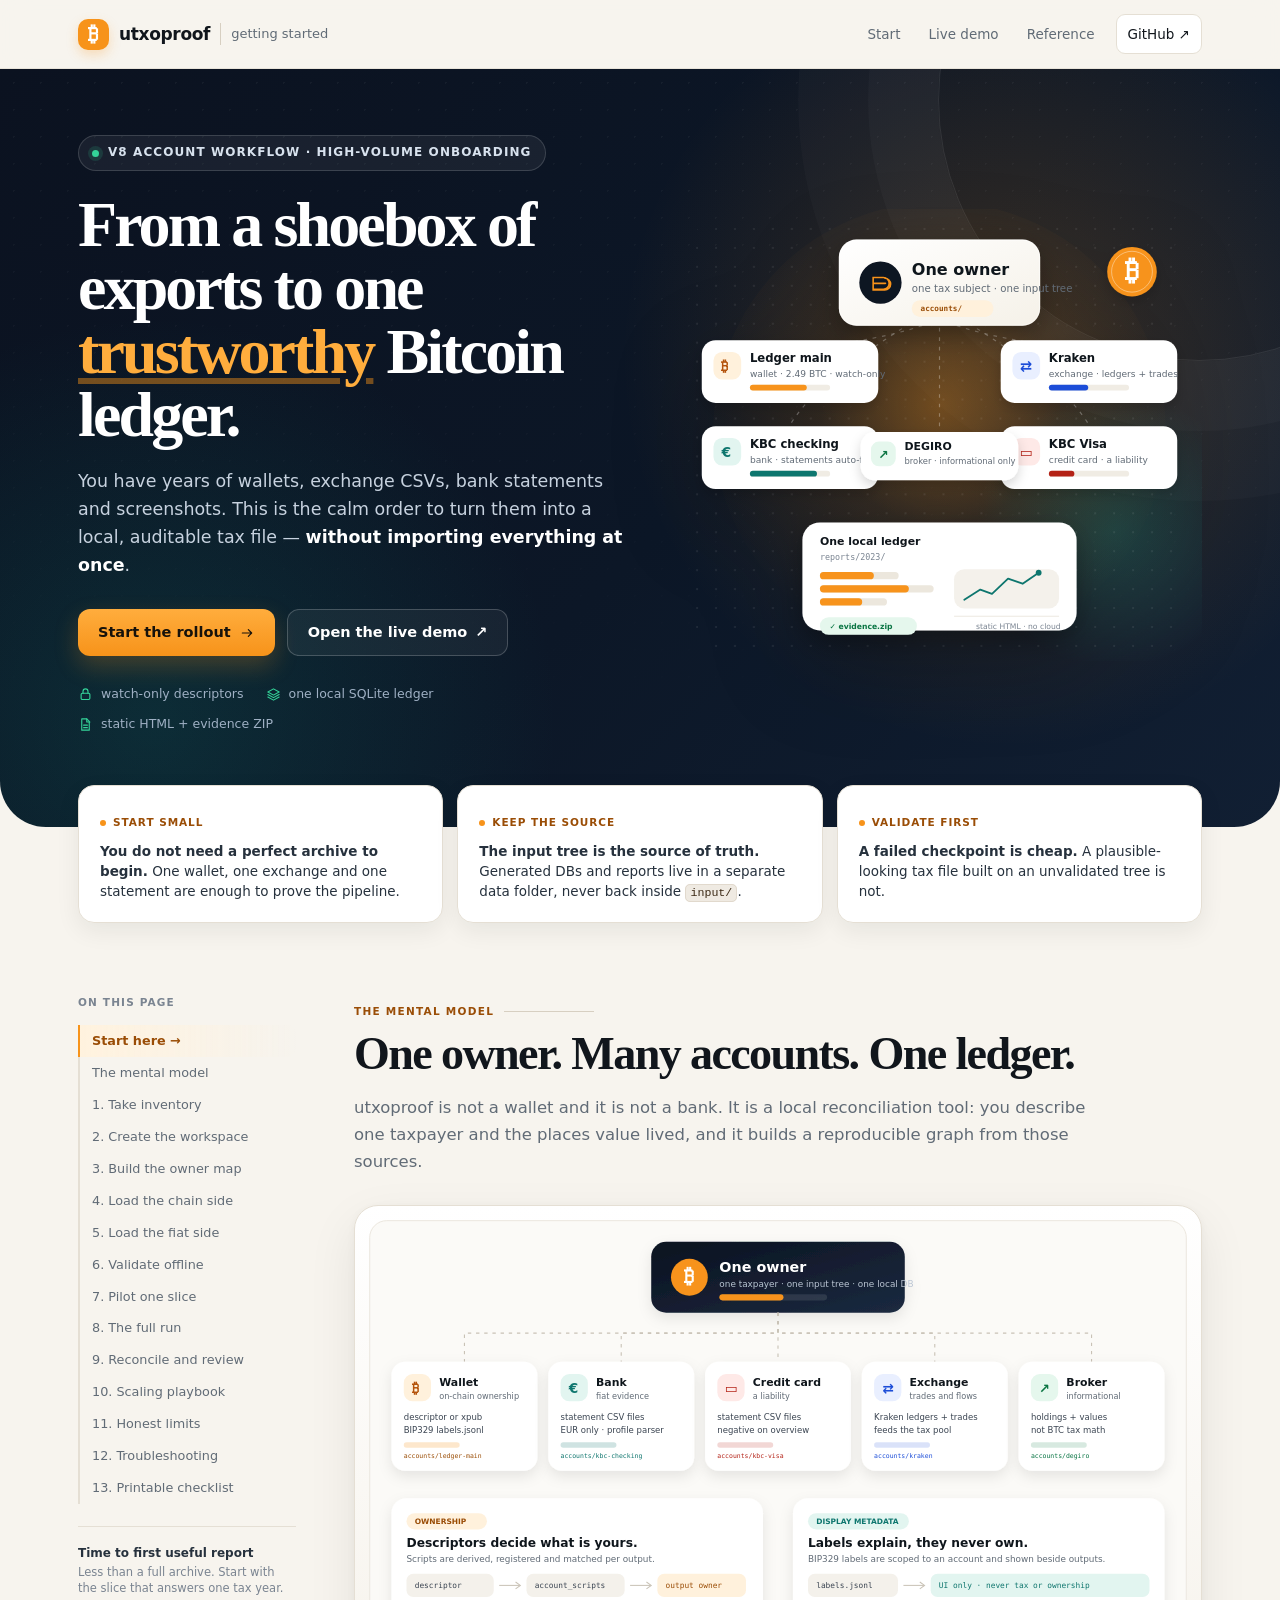
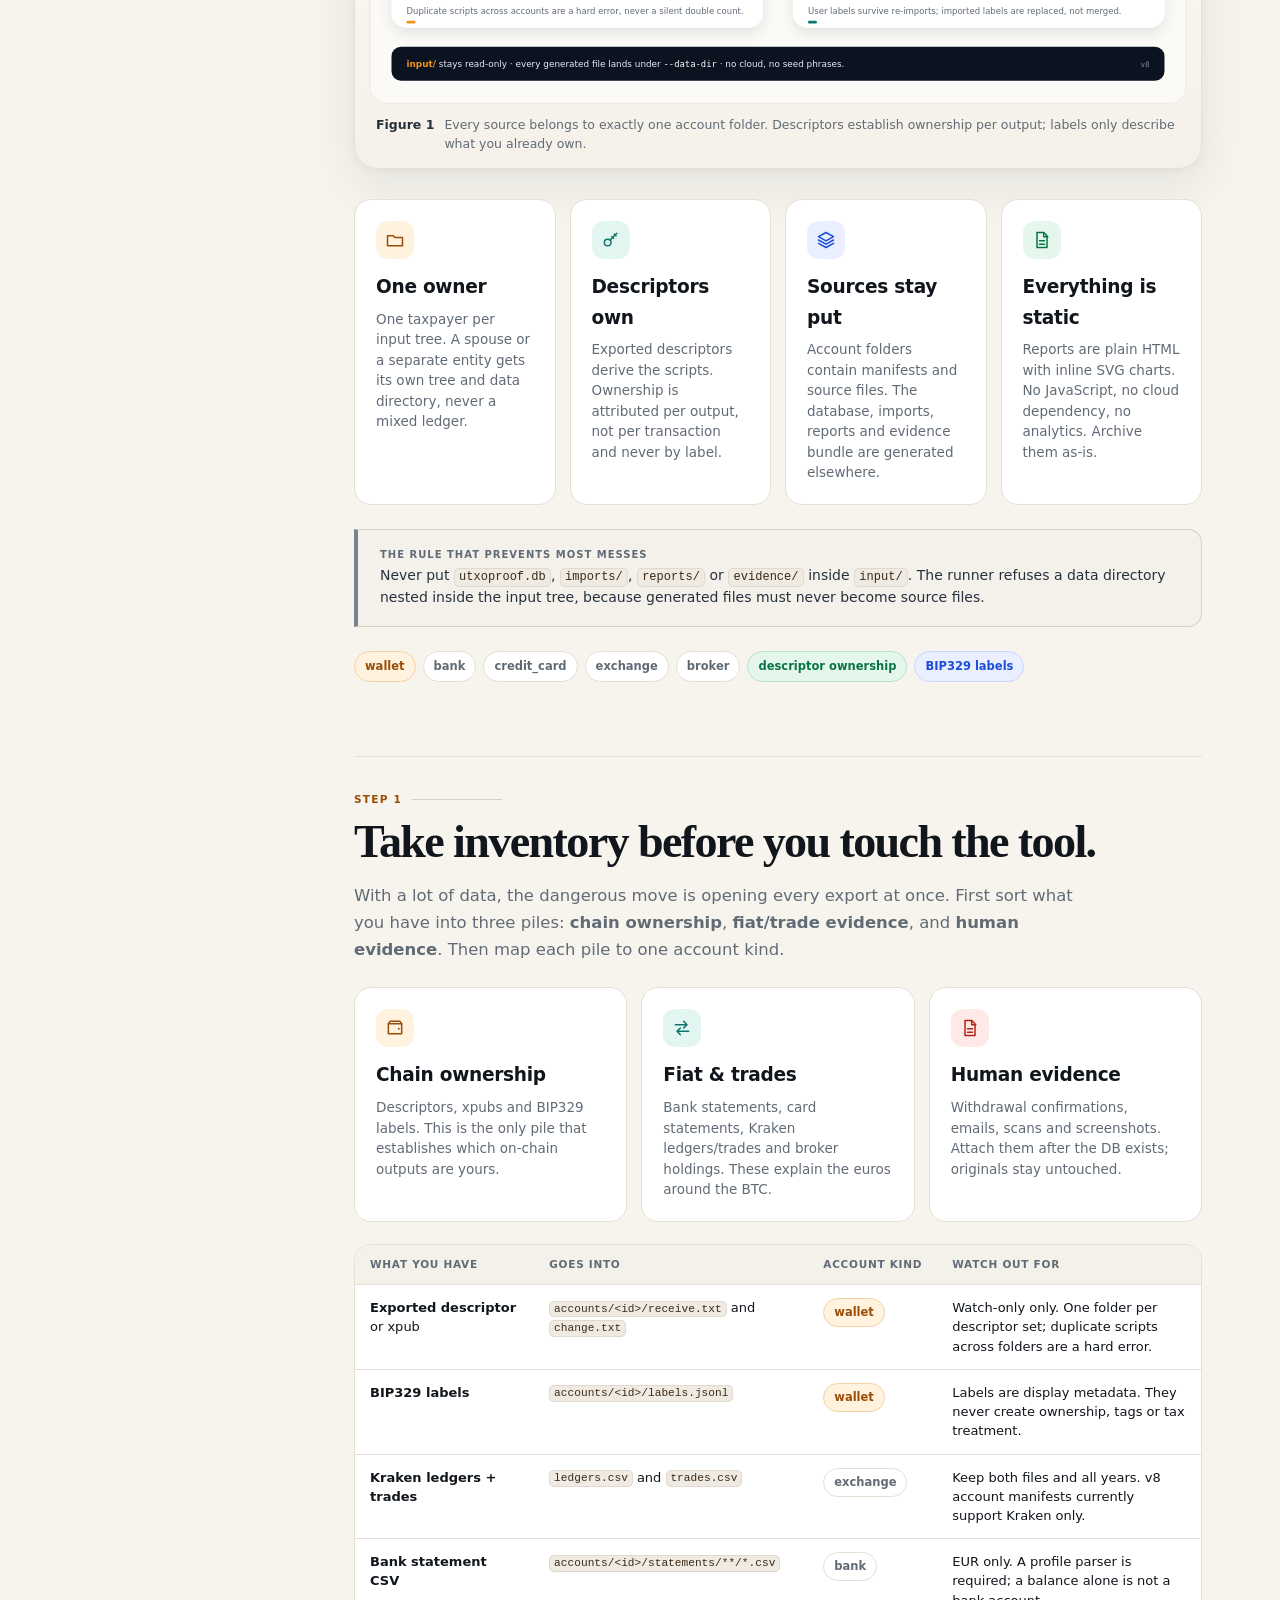
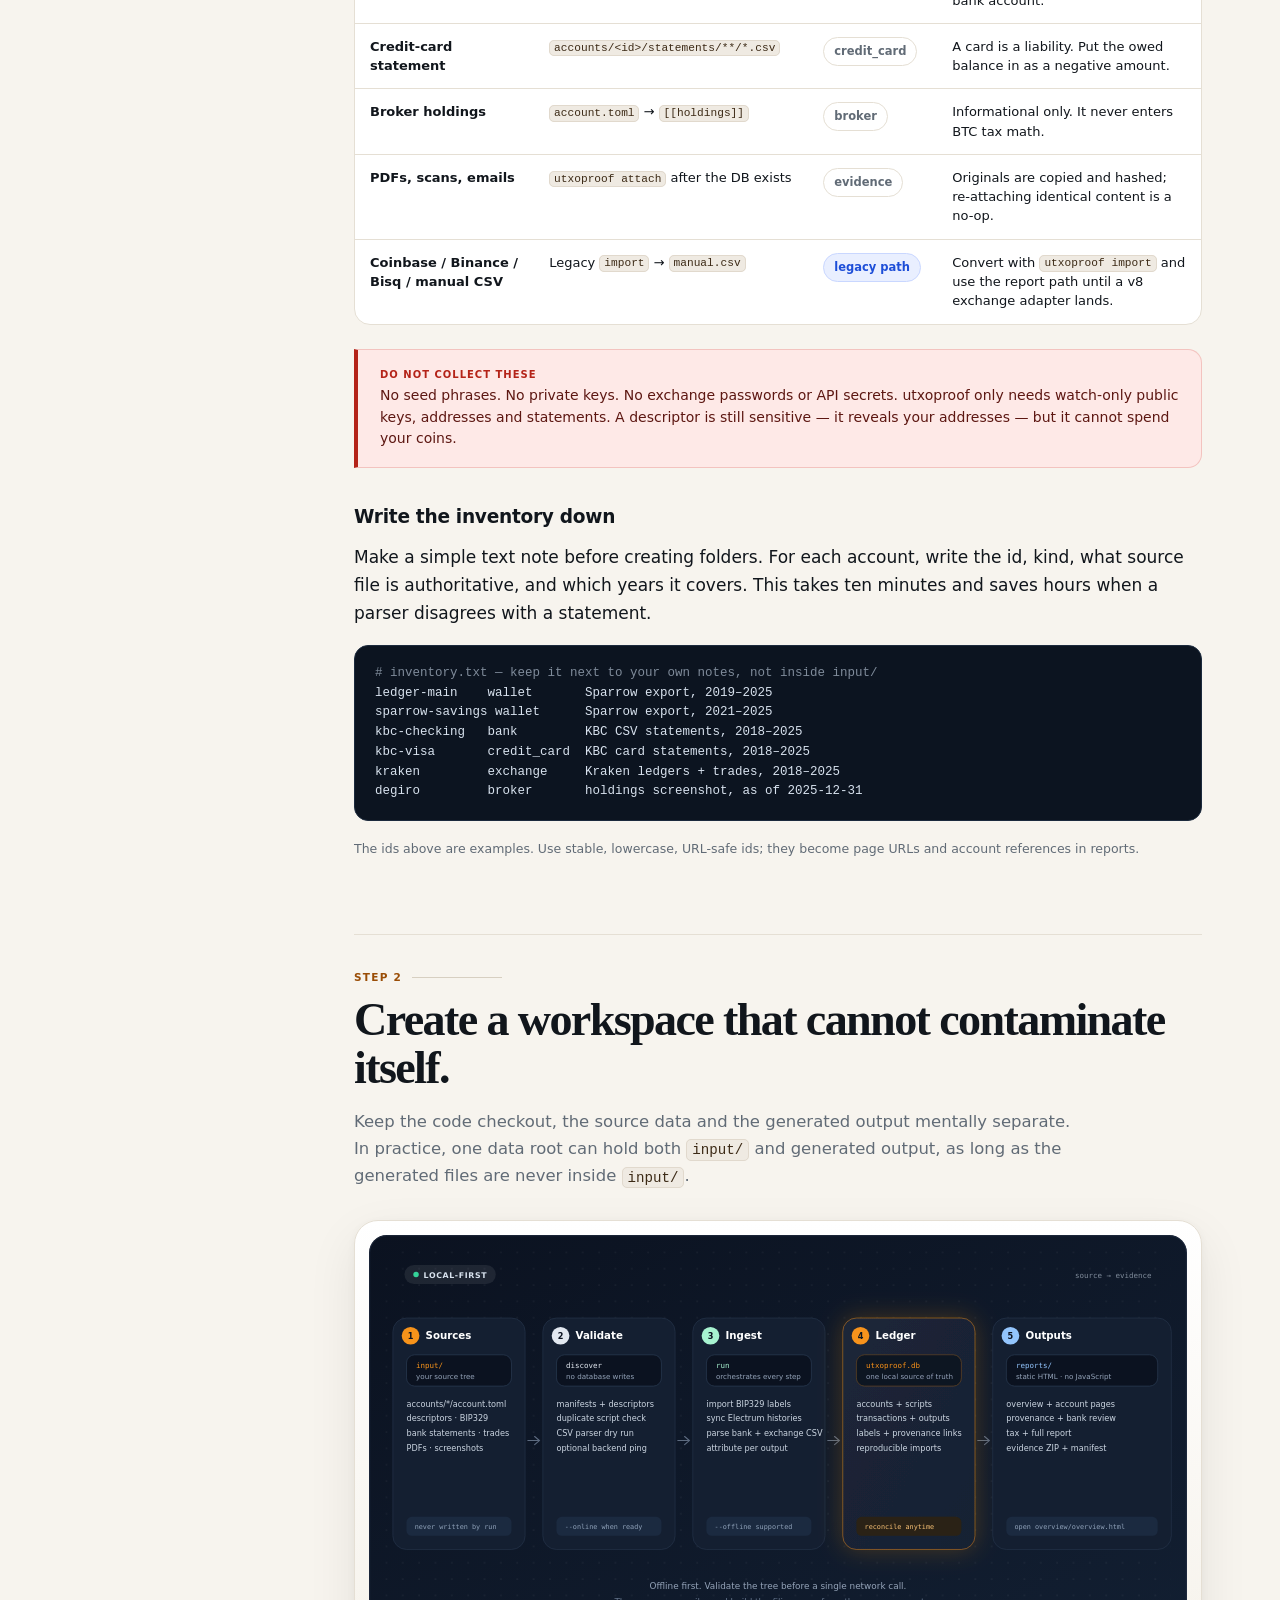
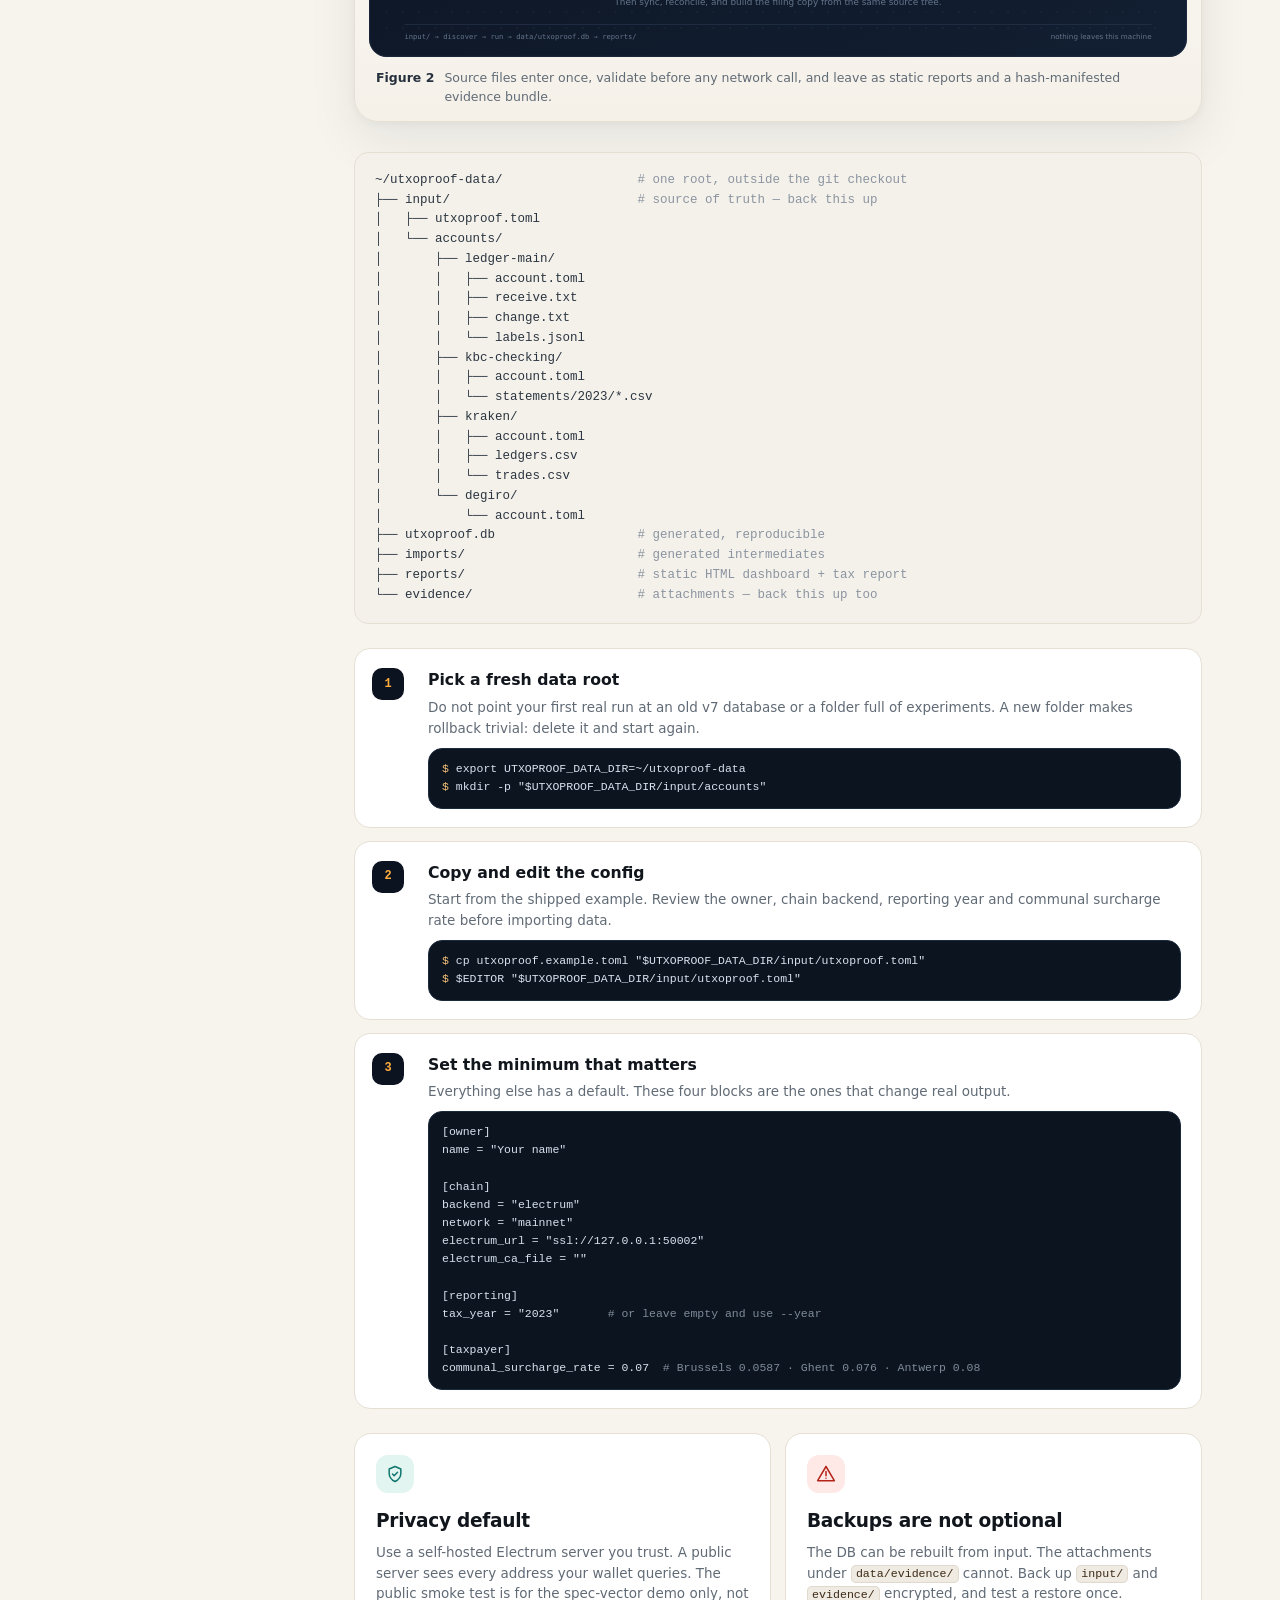
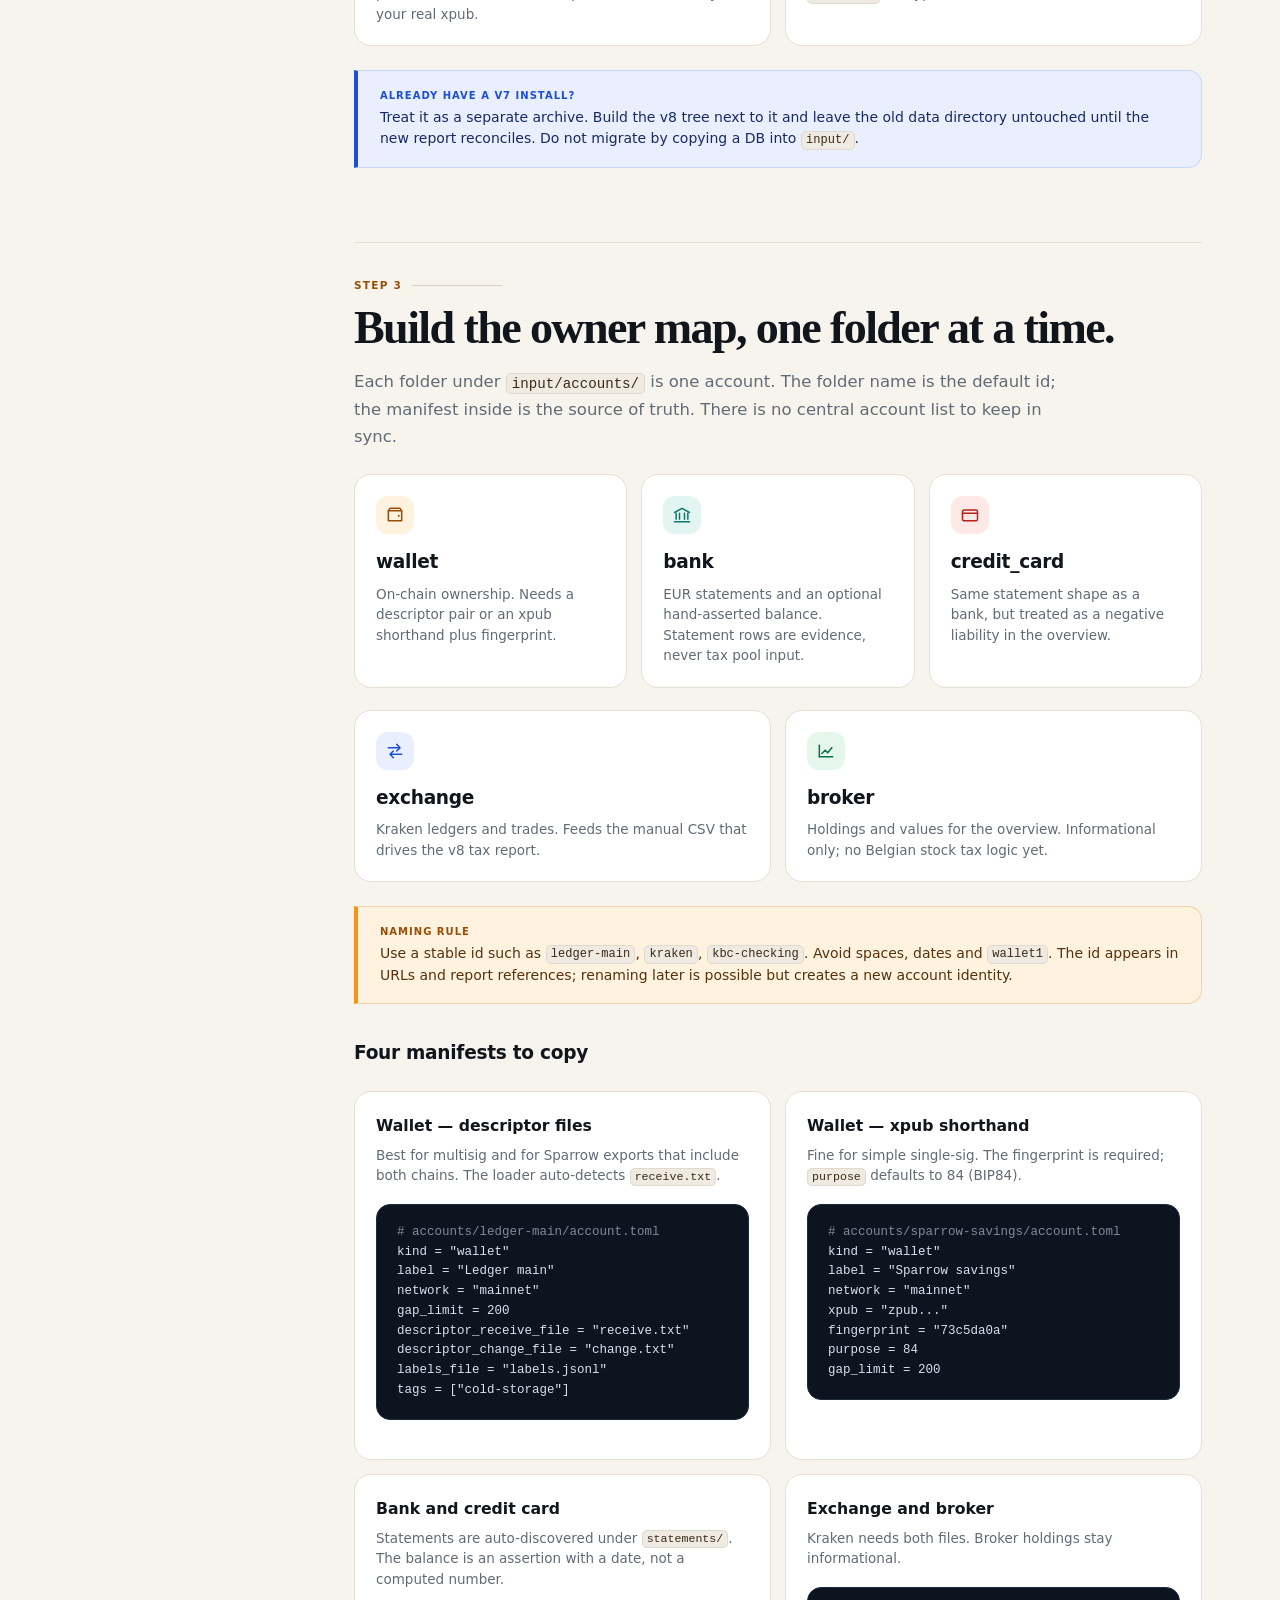
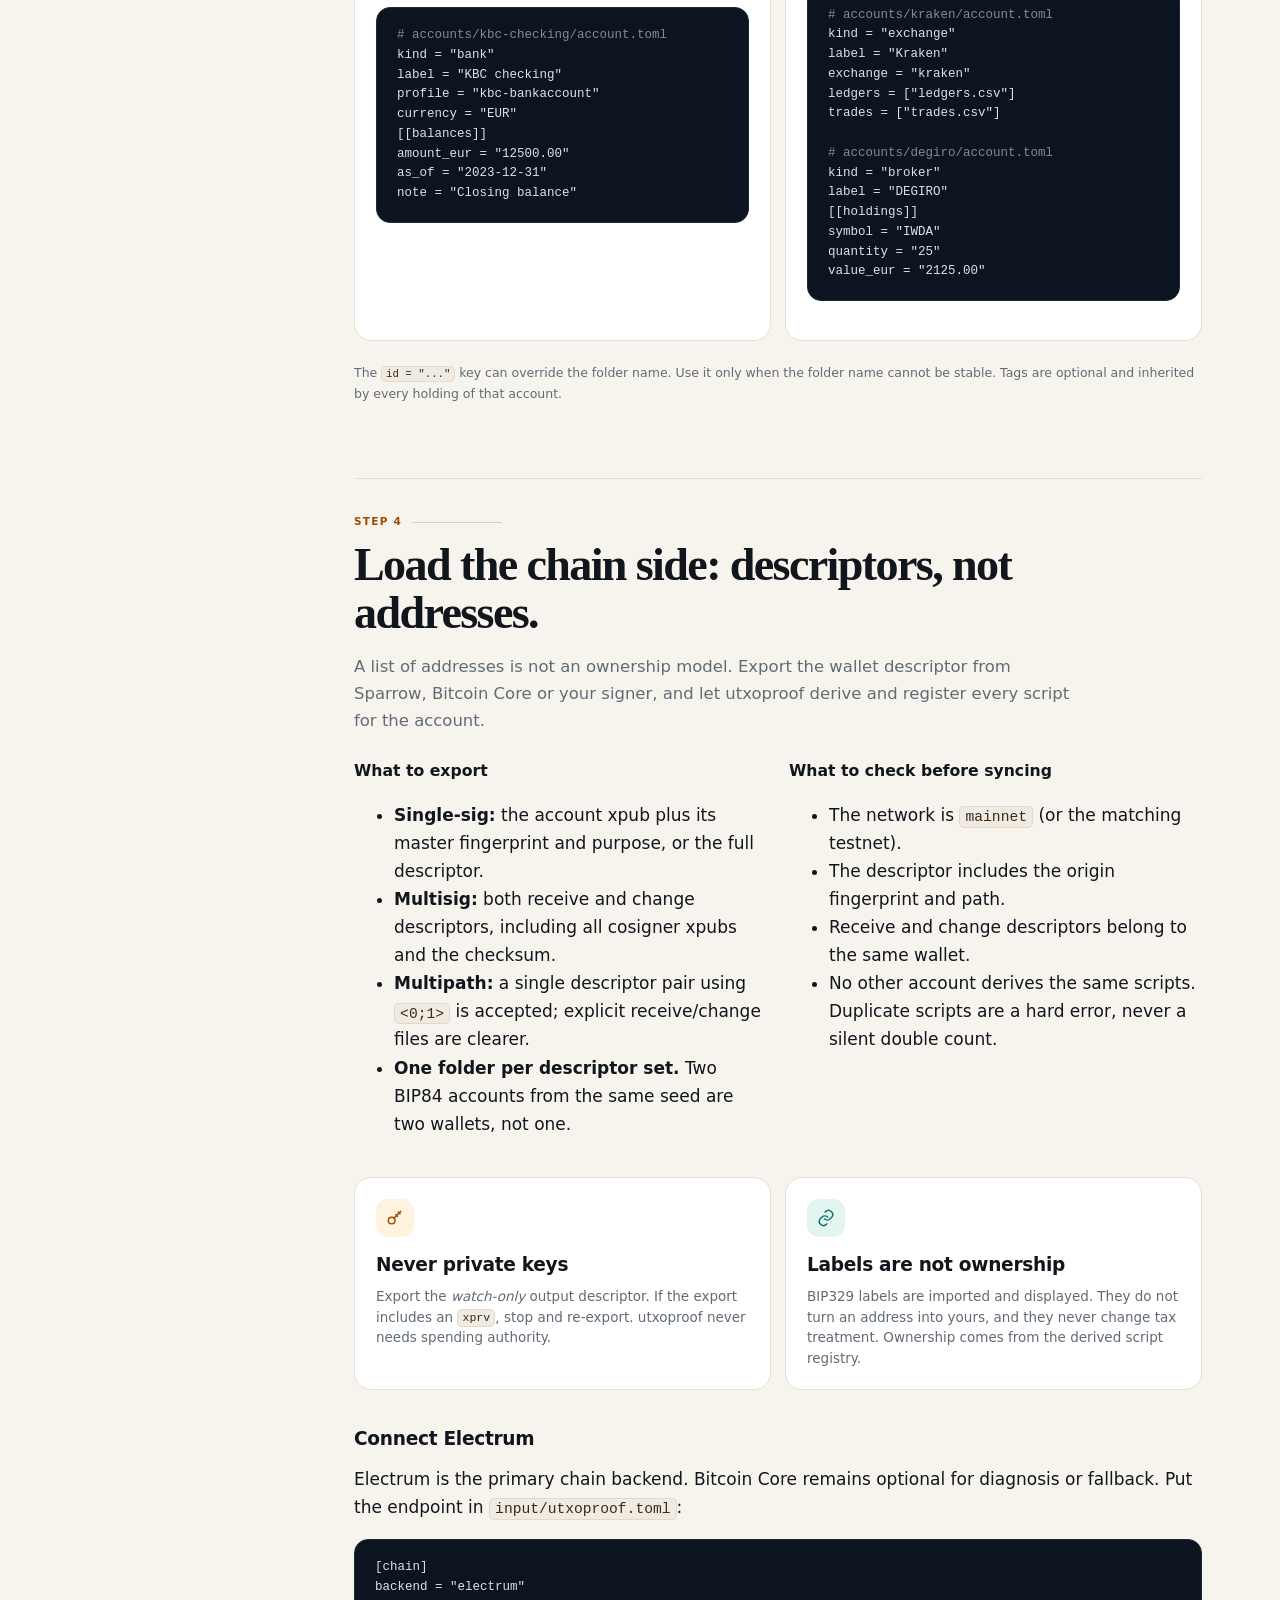
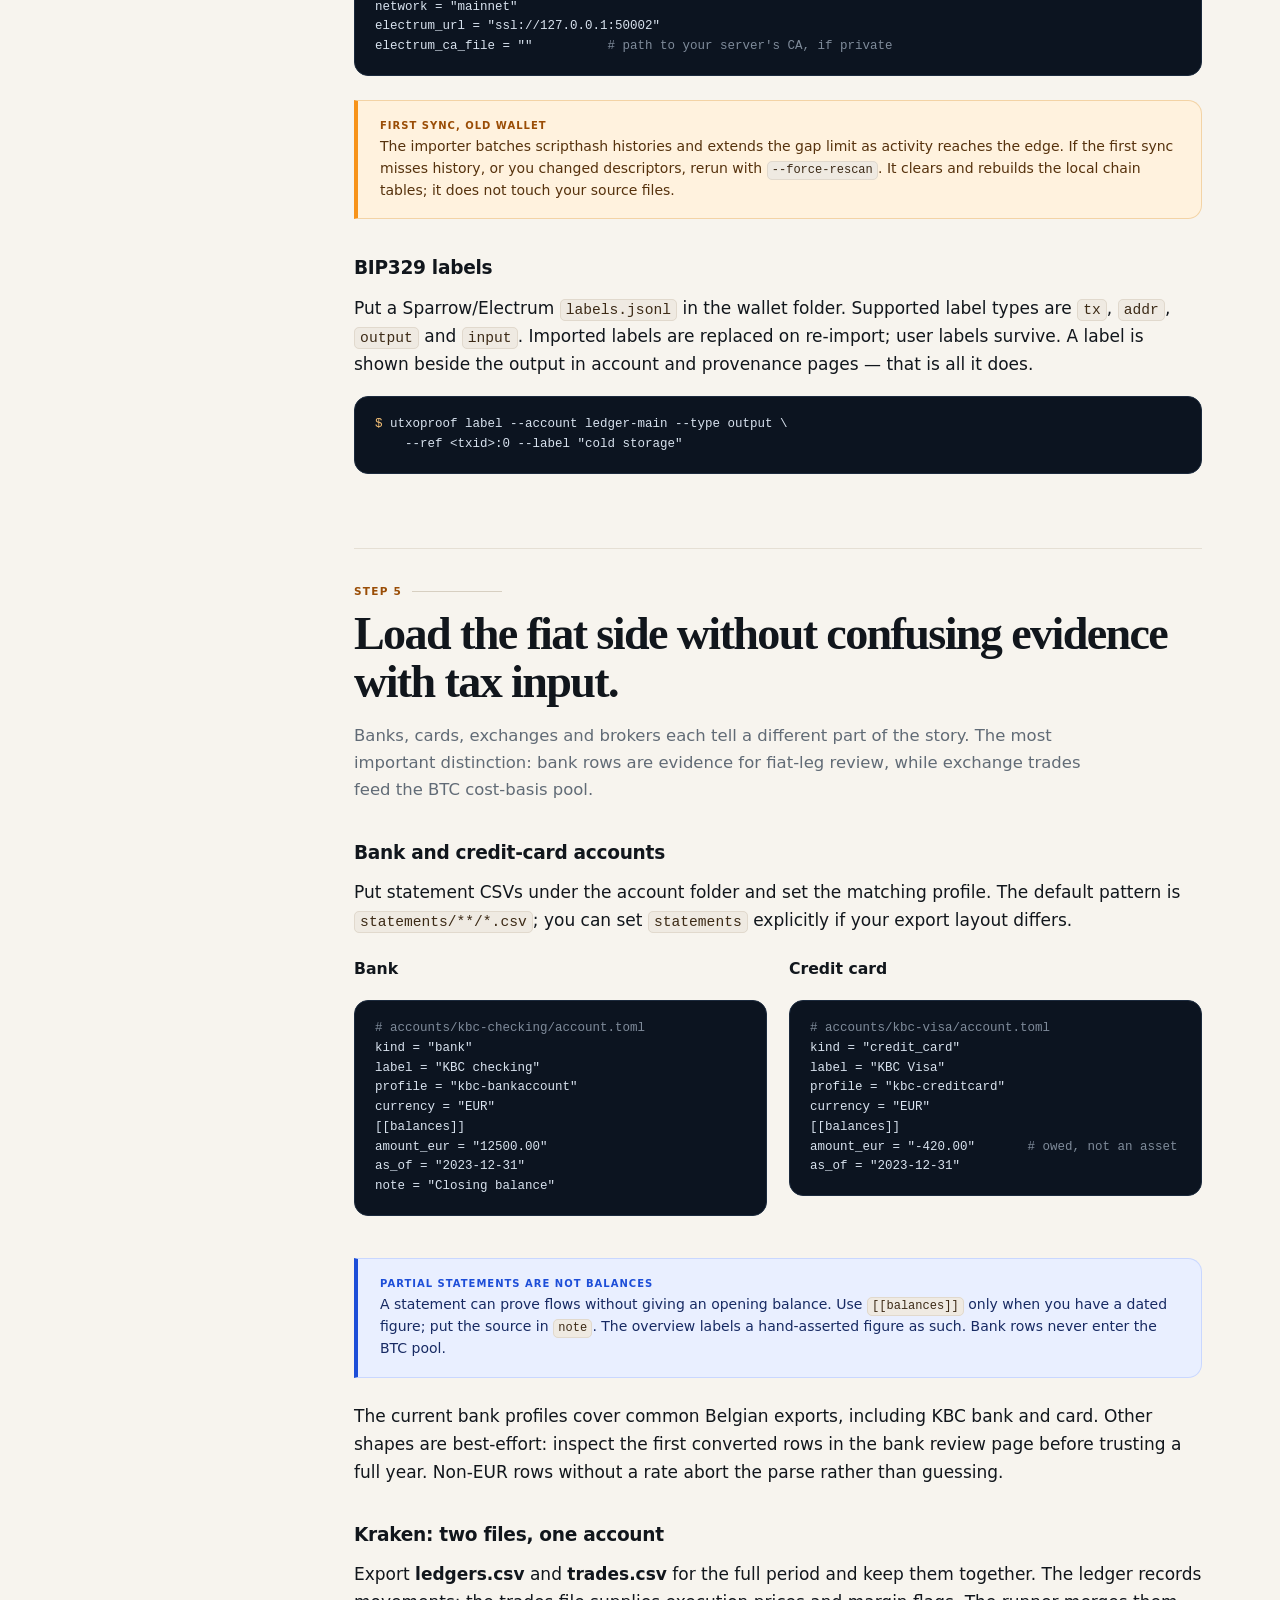
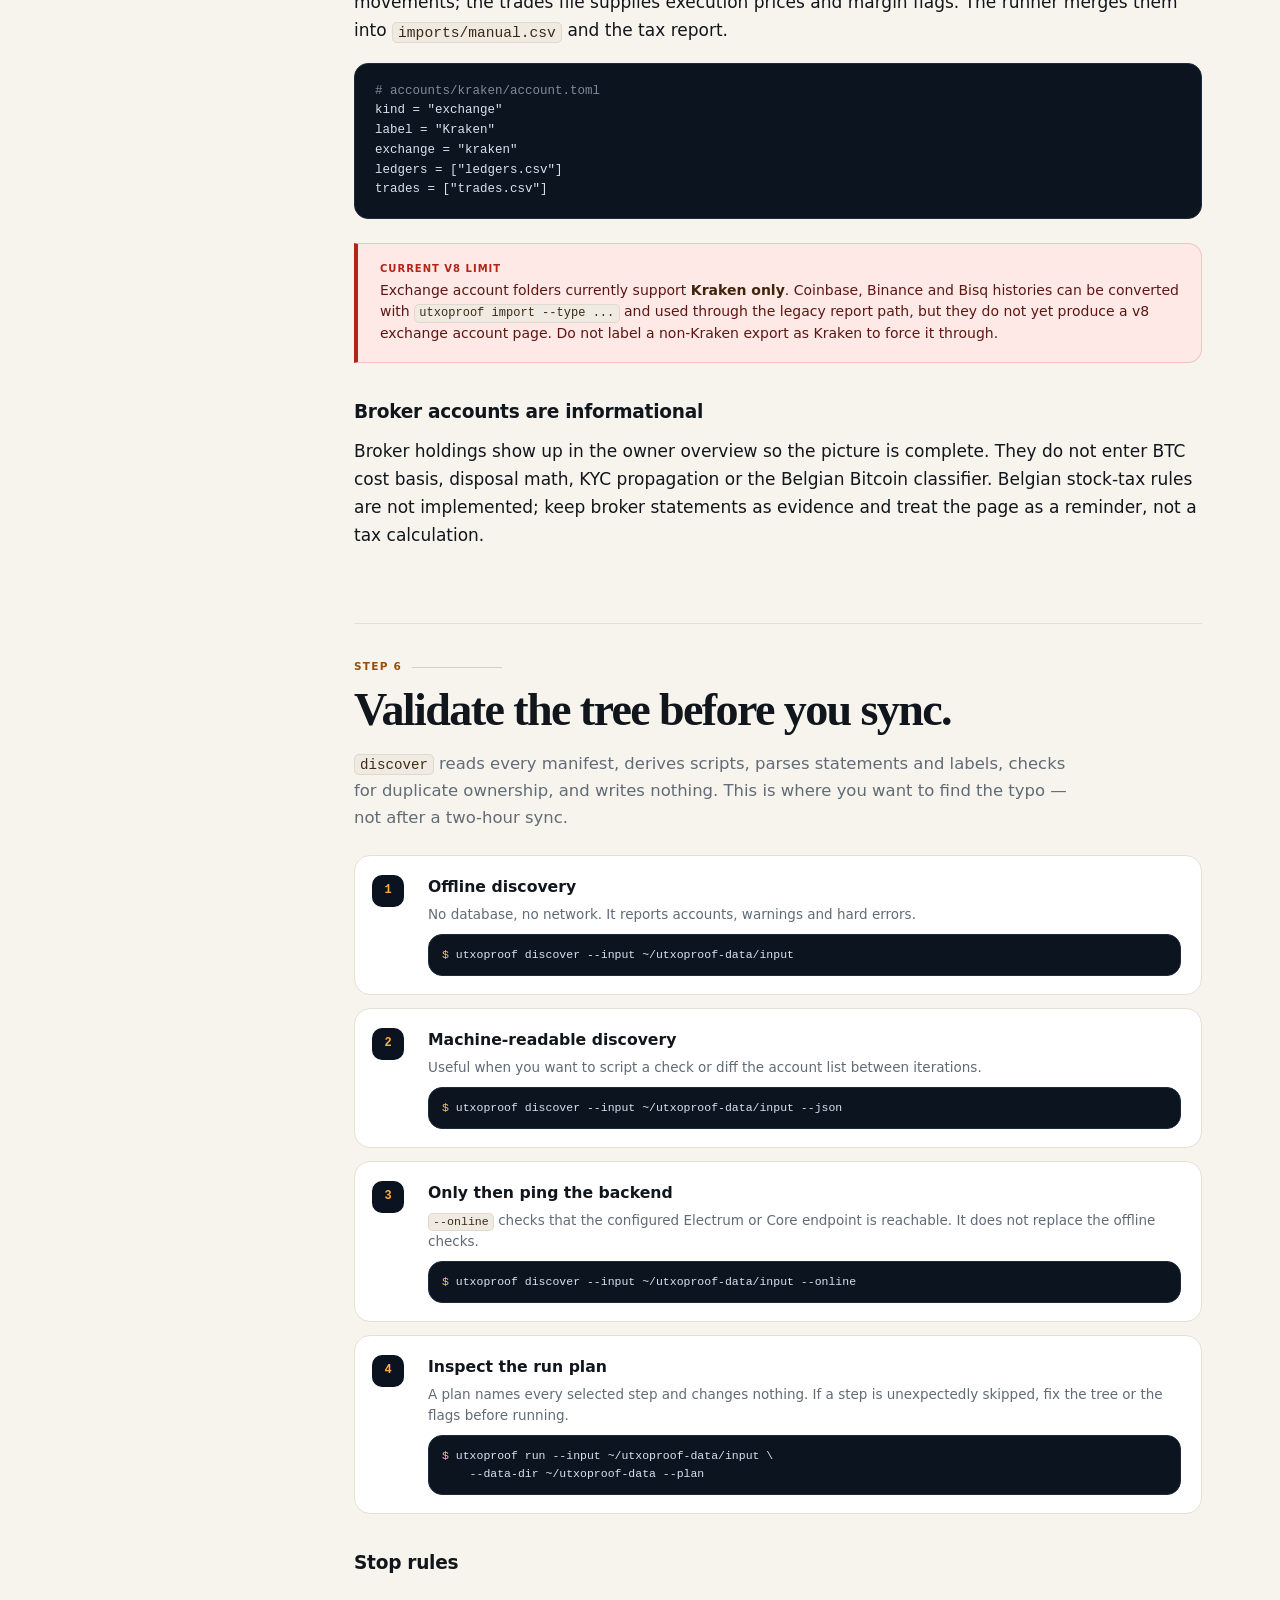
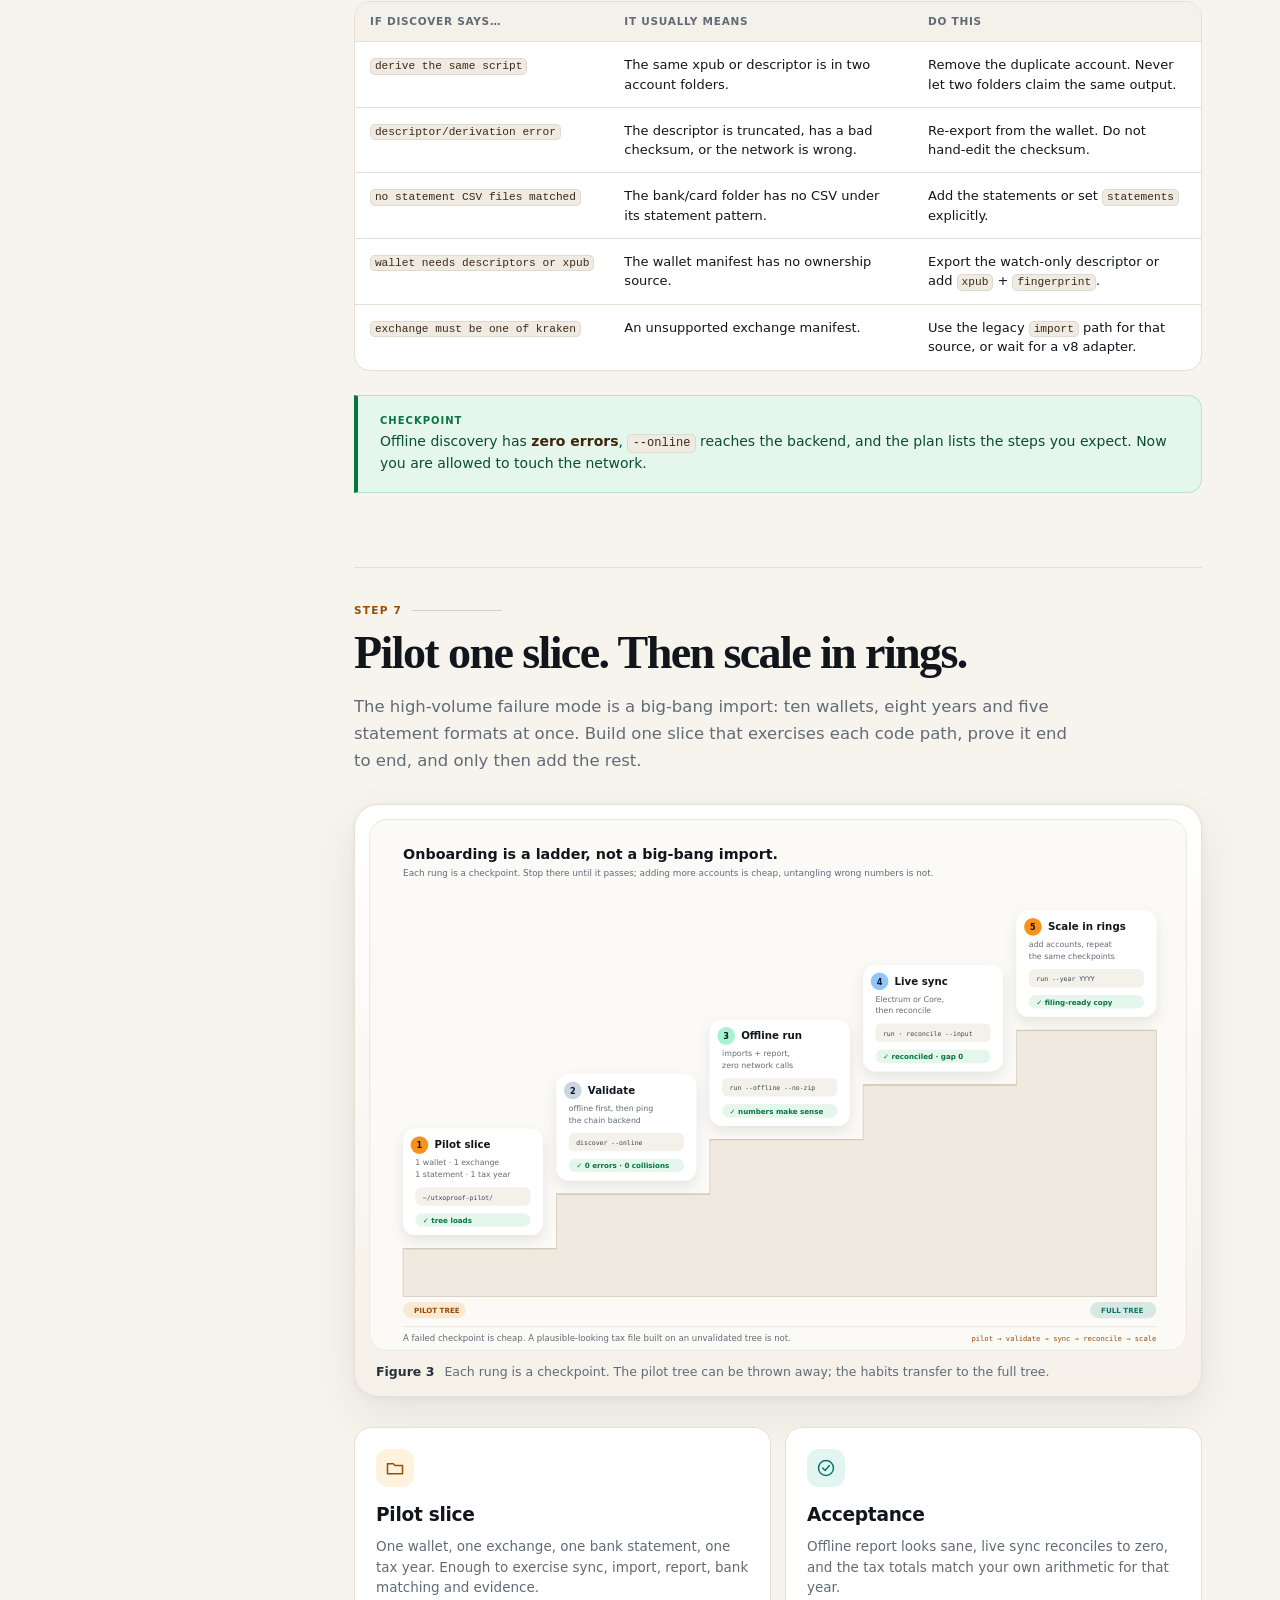
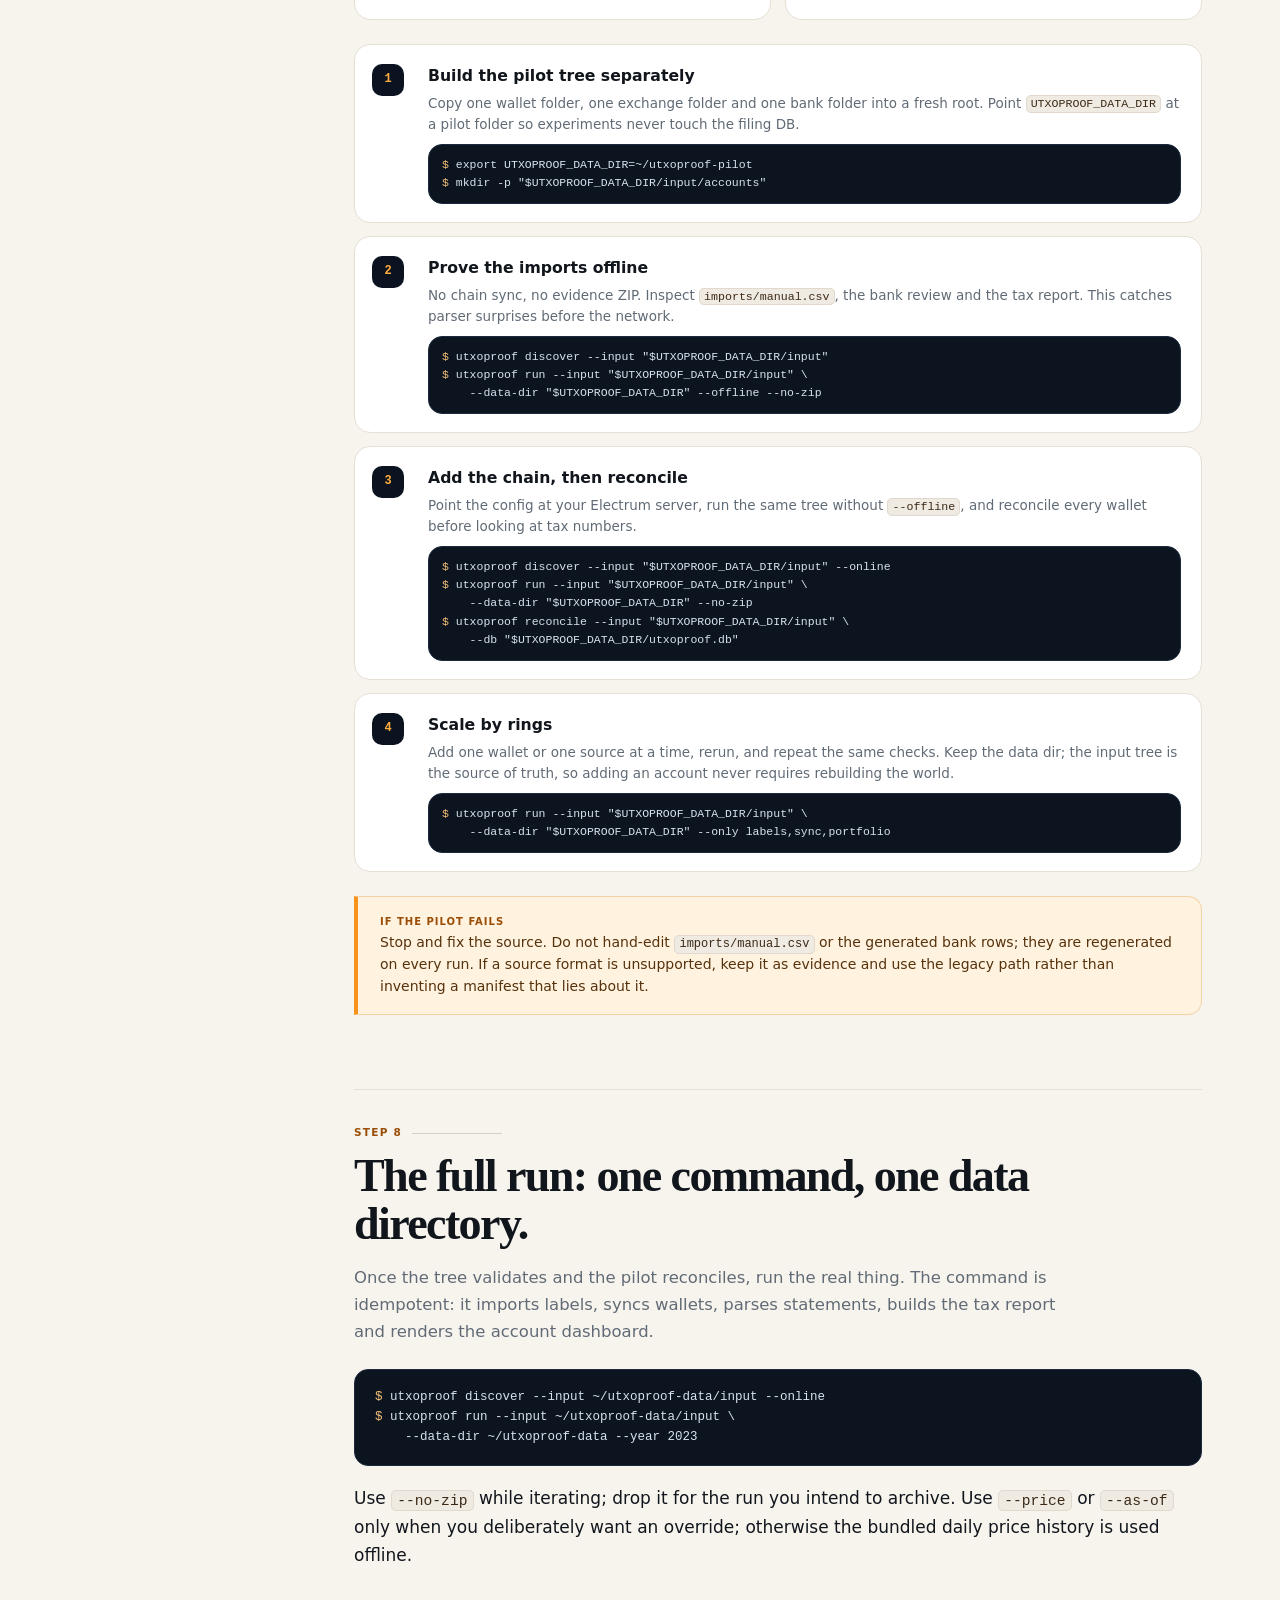
==== docs/guide/index.html @ 56092c24 "Publish illustrated Getting Started guide" ====
<!DOCTYPE html>
<!--
  Source for the published Getting Started guide.
  scripts/build_demo.py copies this folder verbatim to site/guide/.
  Static HTML/CSS/SVG only: no JavaScript, no external assets, no analytics.
-->
<html lang="en">
<head>
  <meta charset="utf-8">
  <meta name="viewport" content="width=device-width, initial-scale=1">
  <title>Getting started · utxoproof</title>
  <meta name="description" content="A calm, high-volume onboarding guide for utxoproof: inventory your wallets, exchanges, banks and statements, validate the tree, pilot one slice, then scale to a filing-ready local ledger.">
  <meta name="theme-color" content="#0b1220">
  <meta property="og:title" content="utxoproof Getting Started">
  <meta property="og:description" content="From a shoebox of exports to one trustworthy Bitcoin ledger. A practical rollout guide for self-custodians with a lot of history.">
  <meta property="og:type" content="article">
  <meta property="og:url" content="https://natashaklum.github.io/utxoproof/guide/">
  <link rel="icon" href="data:image/svg+xml,%3Csvg xmlns='http://www.w3.org/2000/svg' viewBox='0 0 64 64'%3E%3Crect width='64' height='64' rx='14' fill='%23f7931a'/%3E%3Ctext x='32' y='45' font-family='Georgia,serif' font-size='40' font-weight='700' text-anchor='middle' fill='white'%3E%E2%82%BF%3C/text%3E%3C/svg%3E">
  <link rel="stylesheet" href="style.css">
</head>
<body>
  <a class="skip-link" href="#main">Skip to the guide</a>

  <svg xmlns="http://www.w3.org/2000/svg" style="display:none" aria-hidden="true">
    <symbol id="i-wallet" viewBox="0 0 24 24"><path d="M4 7h16v12H4z"/><path d="M4 7l2-3h12l2 3"/><circle cx="16.5" cy="13" r="1.2" fill="currentColor" stroke="none"/></symbol>
    <symbol id="i-bank" viewBox="0 0 24 24"><path d="m3 9 9-5 9 5"/><path d="M5 10v7M9 10v7M15 10v7M19 10v7M3 20h18"/></symbol>
    <symbol id="i-card" viewBox="0 0 24 24"><rect x="3" y="6" width="18" height="13" rx="2"/><path d="M3 10h18"/></symbol>
    <symbol id="i-exchange" viewBox="0 0 24 24"><path d="M4 8h14m-4-4 4 4-4 4"/><path d="M20 16H6m4-4-4 4 4 4"/></symbol>
    <symbol id="i-broker" viewBox="0 0 24 24"><path d="M4 19V5"/><path d="M4 19h16"/><path d="m7 15 4-4 3 3 5-6"/></symbol>
    <symbol id="i-shield" viewBox="0 0 24 24"><path d="M12 3 5 6v5c0 4.5 3 8 7 10 4-2 7-5.5 7-10V6l-7-3Z"/><path d="m9 12 2 2 4-4"/></symbol>
    <symbol id="i-folder" viewBox="0 0 24 24"><path d="M3 7h7l2 2h9v10H3z"/></symbol>
    <symbol id="i-file" viewBox="0 0 24 24"><path d="M6 3h8l4 4v14H6z"/><path d="M14 3v5h5"/><path d="M9 13h6M9 17h6"/></symbol>
    <symbol id="i-lock" viewBox="0 0 24 24"><rect x="5" y="10" width="14" height="10" rx="2"/><path d="M8 10V7a4 4 0 0 1 8 0v3"/></symbol>
    <symbol id="i-check" viewBox="0 0 24 24"><circle cx="12" cy="12" r="9"/><path d="m8 12 3 3 5-6"/></symbol>
    <symbol id="i-chart" viewBox="0 0 24 24"><path d="M4 19V5"/><path d="M4 19h16"/><path d="m7 15 4-4 3 3 5-6"/></symbol>
    <symbol id="i-layers" viewBox="0 0 24 24"><path d="m12 3 9 5-9 5-9-5z"/><path d="m3 12 9 5 9-5"/><path d="m3 16 9 5 9-5"/></symbol>
    <symbol id="i-drive" viewBox="0 0 24 24"><rect x="3" y="5" width="18" height="6" rx="2"/><rect x="3" y="13" width="18" height="6" rx="2"/><circle cx="7" cy="8" r=".9" fill="currentColor" stroke="none"/><circle cx="7" cy="16" r=".9" fill="currentColor" stroke="none"/></symbol>
    <symbol id="i-key" viewBox="0 0 24 24"><circle cx="8" cy="15" r="4"/><path d="m11 12 8-8m-3 1 2 2m-5 1 2 2"/></symbol>
    <symbol id="i-alert" viewBox="0 0 24 24"><path d="M12 3 2 20h20z"/><path d="M12 9v5M12 17h.01"/></symbol>
    <symbol id="i-arrow" viewBox="0 0 24 24"><path d="M5 12h14m-5-5 5 5-5 5"/></symbol>
    <symbol id="i-calendar" viewBox="0 0 24 24"><rect x="3" y="5" width="18" height="16" rx="2"/><path d="M3 10h18M8 3v4M16 3v4"/></symbol>
    <symbol id="i-link" viewBox="0 0 24 24"><path d="M10 13a5 5 0 0 0 7 0l2-2a5 5 0 0 0-7-7l-1 1"/><path d="M14 11a5 5 0 0 0-7 0l-2 2a5 5 0 0 0 7 7l1-1"/></symbol>
  </svg>

  <header class="topbar">
    <div class="topbar-inner">
      <a class="brand" href="../index.html">
        <span class="brand-mark" aria-hidden="true">₿</span>
        <span>utxoproof</span>
        <span class="brand-sub">getting started</span>
      </a>
      <nav class="topnav" aria-label="Site links">
        <a href="#inventory">Start</a>
        <a href="../v8/overview/overview.html">Live demo</a>
        <a href="../docs/usage.html">Reference</a>
        <a class="github" href="https://github.com/natashaklum/utxoproof">GitHub <span aria-hidden="true">↗</span></a>
      </nav>
    </div>
  </header>

  <main id="main">
    <section class="hero">
      <div class="hero-inner">
        <div class="hero-copy">
          <div class="eyebrow"><span class="pulse" aria-hidden="true"></span> v8 account workflow · high-volume onboarding</div>
          <h1>From a shoebox of exports to one <em>trustworthy</em> Bitcoin ledger.</h1>
          <p class="lede">You have years of wallets, exchange CSVs, bank statements and screenshots. This is the calm order to turn them into a local, auditable tax file — <strong>without importing everything at once</strong>.</p>
          <div class="hero-actions">
            <a class="btn btn-primary" href="#inventory">Start the rollout <svg width="16" height="16" aria-hidden="true"><use href="#i-arrow"></use></svg></a>
            <a class="btn btn-ghost" href="../v8/overview/overview.html">Open the live demo <span aria-hidden="true">↗</span></a>
          </div>
          <ul class="hero-facts">
            <li><svg aria-hidden="true"><use href="#i-lock"></use></svg> watch-only descriptors</li>
            <li><svg aria-hidden="true"><use href="#i-layers"></use></svg> one local SQLite ledger</li>
            <li><svg aria-hidden="true"><use href="#i-file"></use></svg> static HTML + evidence ZIP</li>
          </ul>
        </div>
        <div class="hero-art">
          <img src="images/hero.svg" width="720" height="620" alt="One owner connected to wallet, exchange, bank, credit-card and broker account folders, feeding a local report and evidence ZIP.">
        </div>
      </div>
    </section>

    <div class="reality" aria-label="Three principles">
      <div class="reality-card">
        <span class="tag">Start small</span>
        <p><strong>You do not need a perfect archive to begin.</strong> One wallet, one exchange and one statement are enough to prove the pipeline.</p>
      </div>
      <div class="reality-card">
        <span class="tag">Keep the source</span>
        <p><strong>The input tree is the source of truth.</strong> Generated DBs and reports live in a separate data folder, never back inside <code>input/</code>.</p>
      </div>
      <div class="reality-card">
        <span class="tag">Validate first</span>
        <p><strong>A failed checkpoint is cheap.</strong> A plausible-looking tax file built on an unvalidated tree is not.</p>
      </div>
    </div>

    <div class="page">
      <aside class="toc" aria-label="On this page">
        <p class="toc-title">On this page</p>
        <a class="toc-cta" href="#inventory">Start here →</a>
        <a href="#mental-model">The mental model</a>
        <a href="#inventory">1. Take inventory</a>
        <a href="#workspace">2. Create the workspace</a>
        <a href="#accounts">3. Build the owner map</a>
        <a href="#wallets">4. Load the chain side</a>
        <a href="#fiat-side">5. Load the fiat side</a>
        <a href="#validate">6. Validate offline</a>
        <a href="#pilot">7. Pilot one slice</a>
        <a href="#full-run">8. The full run</a>
        <a href="#reconcile">9. Reconcile and review</a>
        <a href="#scale">10. Scaling playbook</a>
        <a href="#limits">11. Honest limits</a>
        <a href="#troubleshoot">12. Troubleshooting</a>
        <a href="#checklist">13. Printable checklist</a>
        <p class="toc-meta"><strong>Time to first useful report</strong>Less than a full archive. Start with the slice that answers one tax year.</p>
      </aside>

      <article class="article">
        <section id="mental-model">
          <div class="section-kicker">The mental model</div>
          <h2>One owner. Many accounts. One ledger.</h2>
          <p class="lede">utxoproof is not a wallet and it is not a bank. It is a local reconciliation tool: you describe one taxpayer and the places value lived, and it builds a reproducible graph from those sources.</p>
          <figure class="diagram">
            <img src="images/account-model.svg" width="1200" height="710" alt="A central owner card connects to five account kinds: wallet, bank, credit card, exchange and broker. Descriptors establish ownership; BIP329 labels are display metadata only." loading="lazy">
            <figcaption><strong>Figure 1</strong> Every source belongs to exactly one account folder. Descriptors establish ownership per output; labels only describe what you already own.</figcaption>
          </figure>
          <div class="grid-4">
            <div class="card"><div class="icon"><svg aria-hidden="true"><use href="#i-folder"></use></svg></div><h3>One owner</h3><p>One taxpayer per input tree. A spouse or a separate entity gets its own tree and data directory, never a mixed ledger.</p></div>
            <div class="card teal"><div class="icon"><svg aria-hidden="true"><use href="#i-key"></use></svg></div><h3>Descriptors own</h3><p>Exported descriptors derive the scripts. Ownership is attributed per output, not per transaction and never by label.</p></div>
            <div class="card blue"><div class="icon"><svg aria-hidden="true"><use href="#i-layers"></use></svg></div><h3>Sources stay put</h3><p>Account folders contain manifests and source files. The database, imports, reports and evidence bundle are generated elsewhere.</p></div>
            <div class="card green"><div class="icon"><svg aria-hidden="true"><use href="#i-file"></use></svg></div><h3>Everything is static</h3><p>Reports are plain HTML with inline SVG charts. No JavaScript, no cloud dependency, no analytics. Archive them as-is.</p></div>
          </div>
          <div class="callout neutral">
            <span class="label">The rule that prevents most messes</span>
            <p>Never put <code>utxoproof.db</code>, <code>imports/</code>, <code>reports/</code> or <code>evidence/</code> inside <code>input/</code>. The runner refuses a data directory nested inside the input tree, because generated files must never become source files.</p>
          </div>
          <div class="pill-row">
            <span class="pill hot">wallet</span>
            <span class="pill">bank</span>
            <span class="pill">credit_card</span>
            <span class="pill">exchange</span>
            <span class="pill">broker</span>
            <span class="pill good">descriptor ownership</span>
            <span class="pill info">BIP329 labels</span>
          </div>
        </section>

        <section id="inventory">
          <div class="section-kicker">Step 1</div>
          <h2>Take inventory before you touch the tool.</h2>
          <p class="lede">With a lot of data, the dangerous move is opening every export at once. First sort what you have into three piles: <strong>chain ownership</strong>, <strong>fiat/trade evidence</strong>, and <strong>human evidence</strong>. Then map each pile to one account kind.</p>

          <div class="grid-3">
            <div class="card"><div class="icon"><svg aria-hidden="true"><use href="#i-wallet"></use></svg></div><h3>Chain ownership</h3><p>Descriptors, xpubs and BIP329 labels. This is the only pile that establishes which on-chain outputs are yours.</p></div>
            <div class="card teal"><div class="icon"><svg aria-hidden="true"><use href="#i-exchange"></use></svg></div><h3>Fiat &amp; trades</h3><p>Bank statements, card statements, Kraken ledgers/trades and broker holdings. These explain the euros around the BTC.</p></div>
            <div class="card red"><div class="icon"><svg aria-hidden="true"><use href="#i-file"></use></svg></div><h3>Human evidence</h3><p>Withdrawal confirmations, emails, scans and screenshots. Attach them after the DB exists; originals stay untouched.</p></div>
          </div>

          <div class="table-wrap">
            <table>
              <thead>
                <tr><th>What you have</th><th>Goes into</th><th>Account kind</th><th>Watch out for</th></tr>
              </thead>
              <tbody>
                <tr><td><strong>Exported descriptor</strong> or xpub</td><td><code>accounts/&lt;id&gt;/receive.txt</code> and <code>change.txt</code></td><td><span class="pill hot">wallet</span></td><td>Watch-only only. One folder per descriptor set; duplicate scripts across folders are a hard error.</td></tr>
                <tr><td><strong>BIP329 labels</strong></td><td><code>accounts/&lt;id&gt;/labels.jsonl</code></td><td><span class="pill hot">wallet</span></td><td>Labels are display metadata. They never create ownership, tags or tax treatment.</td></tr>
                <tr><td><strong>Kraken ledgers + trades</strong></td><td><code>ledgers.csv</code> and <code>trades.csv</code></td><td><span class="pill">exchange</span></td><td>Keep both files and all years. v8 account manifests currently support Kraken only.</td></tr>
                <tr><td><strong>Bank statement CSV</strong></td><td><code>accounts/&lt;id&gt;/statements/**/*.csv</code></td><td><span class="pill">bank</span></td><td>EUR only. A profile parser is required; a balance alone is not a bank account.</td></tr>
                <tr><td><strong>Credit-card statement</strong></td><td><code>accounts/&lt;id&gt;/statements/**/*.csv</code></td><td><span class="pill">credit_card</span></td><td>A card is a liability. Put the owed balance in as a negative amount.</td></tr>
                <tr><td><strong>Broker holdings</strong></td><td><code>account.toml</code> → <code>[[holdings]]</code></td><td><span class="pill">broker</span></td><td>Informational only. It never enters BTC tax math.</td></tr>
                <tr><td><strong>PDFs, scans, emails</strong></td><td><code>utxoproof attach</code> after the DB exists</td><td><span class="pill">evidence</span></td><td>Originals are copied and hashed; re-attaching identical content is a no-op.</td></tr>
                <tr><td><strong>Coinbase / Binance / Bisq / manual CSV</strong></td><td>Legacy <code>import</code> → <code>manual.csv</code></td><td><span class="pill info">legacy path</span></td><td>Convert with <code>utxoproof import</code> and use the report path until a v8 exchange adapter lands.</td></tr>
              </tbody>
            </table>
          </div>

          <div class="callout danger">
            <span class="label">Do not collect these</span>
            <p>No seed phrases. No private keys. No exchange passwords or API secrets. utxoproof only needs watch-only public keys, addresses and statements. A descriptor is still sensitive — it reveals your addresses — but it cannot spend your coins.</p>
          </div>

          <h3>Write the inventory down</h3>
          <p>Make a simple text note before creating folders. For each account, write the id, kind, what source file is authoritative, and which years it covers. This takes ten minutes and saves hours when a parser disagrees with a statement.</p>
          <pre><span class="c"># inventory.txt — keep it next to your own notes, not inside input/</span>
ledger-main    wallet       Sparrow export, 2019–2025
sparrow-savings wallet      Sparrow export, 2021–2025
kbc-checking   bank         KBC CSV statements, 2018–2025
kbc-visa       credit_card  KBC card statements, 2018–2025
kraken         exchange     Kraken ledgers + trades, 2018–2025
degiro         broker       holdings screenshot, as of 2025-12-31</pre>
          <p class="small">The ids above are examples. Use stable, lowercase, URL-safe ids; they become page URLs and account references in reports.</p>
        </section>

        <section id="workspace">
          <div class="section-kicker">Step 2</div>
          <h2>Create a workspace that cannot contaminate itself.</h2>
          <p class="lede">Keep the code checkout, the source data and the generated output mentally separate. In practice, one data root can hold both <code>input/</code> and generated output, as long as the generated files are never inside <code>input/</code>.</p>

          <figure class="diagram">
            <img src="images/pipeline.svg" width="1200" height="620" alt="The five-stage pipeline: source folders, offline discovery, ingest, one local SQLite ledger, and static reports plus evidence ZIP." loading="lazy">
            <figcaption><strong>Figure 2</strong> Source files enter once, validate before any network call, and leave as static reports and a hash-manifested evidence bundle.</figcaption>
          </figure>

          <pre class="tree">~/utxoproof-data/                  <span class="c"># one root, outside the git checkout</span>
├── input/                         <span class="c"># source of truth — back this up</span>
│   ├── utxoproof.toml
│   └── accounts/
│       ├── ledger-main/
│       │   ├── account.toml
│       │   ├── receive.txt
│       │   ├── change.txt
│       │   └── labels.jsonl
│       ├── kbc-checking/
│       │   ├── account.toml
│       │   └── statements/2023/*.csv
│       ├── kraken/
│       │   ├── account.toml
│       │   ├── ledgers.csv
│       │   └── trades.csv
│       └── degiro/
│           └── account.toml
├── utxoproof.db                   <span class="c"># generated, reproducible</span>
├── imports/                       <span class="c"># generated intermediates</span>
├── reports/                       <span class="c"># static HTML dashboard + tax report</span>
└── evidence/                      <span class="c"># attachments — back this up too</span></pre>

          <div class="steps">
            <div class="step">
              <div>
                <h4>Pick a fresh data root</h4>
                <p>Do not point your first real run at an old v7 database or a folder full of experiments. A new folder makes rollback trivial: delete it and start again.</p>
                <pre><span class="p">$</span> export UTXOPROOF_DATA_DIR=~/utxoproof-data
<span class="p">$</span> mkdir -p "$UTXOPROOF_DATA_DIR/input/accounts"</pre>
              </div>
            </div>
            <div class="step">
              <div>
                <h4>Copy and edit the config</h4>
                <p>Start from the shipped example. Review the owner, chain backend, reporting year and communal surcharge rate before importing data.</p>
                <pre><span class="p">$</span> cp utxoproof.example.toml "$UTXOPROOF_DATA_DIR/input/utxoproof.toml"
<span class="p">$</span> $EDITOR "$UTXOPROOF_DATA_DIR/input/utxoproof.toml"</pre>
              </div>
            </div>
            <div class="step">
              <div>
                <h4>Set the minimum that matters</h4>
                <p>Everything else has a default. These four blocks are the ones that change real output.</p>
                <pre>[owner]
name = "Your name"

[chain]
backend = "electrum"
network = "mainnet"
electrum_url = "ssl://127.0.0.1:50002"
electrum_ca_file = ""

[reporting]
tax_year = "2023"       <span class="c"># or leave empty and use --year</span>

[taxpayer]
communal_surcharge_rate = 0.07  <span class="c"># Brussels 0.0587 · Ghent 0.076 · Antwerp 0.08</span></pre>
              </div>
            </div>
          </div>

          <div class="grid-2">
            <div class="card teal"><div class="icon"><svg aria-hidden="true"><use href="#i-shield"></use></svg></div><h3>Privacy default</h3><p>Use a self-hosted Electrum server you trust. A public server sees every address your wallet queries. The public smoke test is for the spec-vector demo only, not your real xpub.</p></div>
            <div class="card red"><div class="icon"><svg aria-hidden="true"><use href="#i-alert"></use></svg></div><h3>Backups are not optional</h3><p>The DB can be rebuilt from input. The attachments under <code>data/evidence/</code> cannot. Back up <code>input/</code> and <code>evidence/</code> encrypted, and test a restore once.</p></div>
          </div>

          <div class="callout info">
            <span class="label">Already have a v7 install?</span>
            <p>Treat it as a separate archive. Build the v8 tree next to it and leave the old data directory untouched until the new report reconciles. Do not migrate by copying a DB into <code>input/</code>.</p>
          </div>
        </section>

        <section id="accounts">
          <div class="section-kicker">Step 3</div>
          <h2>Build the owner map, one folder at a time.</h2>
          <p class="lede">Each folder under <code>input/accounts/</code> is one account. The folder name is the default id; the manifest inside is the source of truth. There is no central account list to keep in sync.</p>

          <div class="grid-3">
            <div class="card"><div class="icon"><svg aria-hidden="true"><use href="#i-wallet"></use></svg></div><h3>wallet</h3><p>On-chain ownership. Needs a descriptor pair or an xpub shorthand plus fingerprint.</p></div>
            <div class="card teal"><div class="icon"><svg aria-hidden="true"><use href="#i-bank"></use></svg></div><h3>bank</h3><p>EUR statements and an optional hand-asserted balance. Statement rows are evidence, never tax pool input.</p></div>
            <div class="card red"><div class="icon"><svg aria-hidden="true"><use href="#i-card"></use></svg></div><h3>credit_card</h3><p>Same statement shape as a bank, but treated as a negative liability in the overview.</p></div>
          </div>
          <div class="grid-2">
            <div class="card blue"><div class="icon"><svg aria-hidden="true"><use href="#i-exchange"></use></svg></div><h3>exchange</h3><p>Kraken ledgers and trades. Feeds the manual CSV that drives the v8 tax report.</p></div>
            <div class="card green"><div class="icon"><svg aria-hidden="true"><use href="#i-broker"></use></svg></div><h3>broker</h3><p>Holdings and values for the overview. Informational only; no Belgian stock tax logic yet.</p></div>
          </div>

          <div class="callout">
            <span class="label">Naming rule</span>
            <p>Use a stable id such as <code>ledger-main</code>, <code>kraken</code>, <code>kbc-checking</code>. Avoid spaces, dates and <code>wallet1</code>. The id appears in URLs and report references; renaming later is possible but creates a new account identity.</p>
          </div>

          <h3>Four manifests to copy</h3>
          <div class="grid-2">
            <div class="card">
              <h4>Wallet — descriptor files</h4>
              <p>Best for multisig and for Sparrow exports that include both chains. The loader auto-detects <code>receive.txt</code>.</p>
              <pre><span class="c"># accounts/ledger-main/account.toml</span>
kind = "wallet"
label = "Ledger main"
network = "mainnet"
gap_limit = 200
descriptor_receive_file = "receive.txt"
descriptor_change_file = "change.txt"
labels_file = "labels.jsonl"
tags = ["cold-storage"]</pre>
            </div>
            <div class="card">
              <h4>Wallet — xpub shorthand</h4>
              <p>Fine for simple single-sig. The fingerprint is required; <code>purpose</code> defaults to 84 (BIP84).</p>
              <pre><span class="c"># accounts/sparrow-savings/account.toml</span>
kind = "wallet"
label = "Sparrow savings"
network = "mainnet"
xpub = "zpub..."
fingerprint = "73c5da0a"
purpose = 84
gap_limit = 200</pre>
            </div>
            <div class="card">
              <h4>Bank and credit card</h4>
              <p>Statements are auto-discovered under <code>statements/</code>. The balance is an assertion with a date, not a computed number.</p>
              <pre><span class="c"># accounts/kbc-checking/account.toml</span>
kind = "bank"
label = "KBC checking"
profile = "kbc-bankaccount"
currency = "EUR"
[[balances]]
amount_eur = "12500.00"
as_of = "2023-12-31"
note = "Closing balance"</pre>
            </div>
            <div class="card">
              <h4>Exchange and broker</h4>
              <p>Kraken needs both files. Broker holdings stay informational.</p>
              <pre><span class="c"># accounts/kraken/account.toml</span>
kind = "exchange"
label = "Kraken"
exchange = "kraken"
ledgers = ["ledgers.csv"]
trades = ["trades.csv"]

<span class="c"># accounts/degiro/account.toml</span>
kind = "broker"
label = "DEGIRO"
[[holdings]]
symbol = "IWDA"
quantity = "25"
value_eur = "2125.00"</pre>
            </div>
          </div>
          <p class="small">The <code>id = "..."</code> key can override the folder name. Use it only when the folder name cannot be stable. Tags are optional and inherited by every holding of that account.</p>
        </section>

        <section id="wallets">
          <div class="section-kicker">Step 4</div>
          <h2>Load the chain side: descriptors, not addresses.</h2>
          <p class="lede">A list of addresses is not an ownership model. Export the wallet descriptor from Sparrow, Bitcoin Core or your signer, and let utxoproof derive and register every script for the account.</p>

          <div class="split">
            <div>
              <h4>What to export</h4>
              <ul>
                <li><strong>Single-sig:</strong> the account xpub plus its master fingerprint and purpose, or the full descriptor.</li>
                <li><strong>Multisig:</strong> both receive and change descriptors, including all cosigner xpubs and the checksum.</li>
                <li><strong>Multipath:</strong> a single descriptor pair using <code>&lt;0;1&gt;</code> is accepted; explicit receive/change files are clearer.</li>
                <li><strong>One folder per descriptor set.</strong> Two BIP84 accounts from the same seed are two wallets, not one.</li>
              </ul>
            </div>
            <div>
              <h4>What to check before syncing</h4>
              <ul>
                <li>The network is <code>mainnet</code> (or the matching testnet).</li>
                <li>The descriptor includes the origin fingerprint and path.</li>
                <li>Receive and change descriptors belong to the same wallet.</li>
                <li>No other account derives the same scripts. Duplicate scripts are a hard error, never a silent double count.</li>
              </ul>
            </div>
          </div>

          <div class="grid-2">
            <div class="card"><div class="icon"><svg aria-hidden="true"><use href="#i-key"></use></svg></div><h3>Never private keys</h3><p>Export the <em>watch-only</em> output descriptor. If the export includes an <code>xprv</code>, stop and re-export. utxoproof never needs spending authority.</p></div>
            <div class="card teal"><div class="icon"><svg aria-hidden="true"><use href="#i-link"></use></svg></div><h3>Labels are not ownership</h3><p>BIP329 labels are imported and displayed. They do not turn an address into yours, and they never change tax treatment. Ownership comes from the derived script registry.</p></div>
          </div>

          <h3>Connect Electrum</h3>
          <p>Electrum is the primary chain backend. Bitcoin Core remains optional for diagnosis or fallback. Put the endpoint in <code>input/utxoproof.toml</code>:</p>
          <pre>[chain]
backend = "electrum"
network = "mainnet"
electrum_url = "ssl://127.0.0.1:50002"
electrum_ca_file = ""          <span class="c"># path to your server's CA, if private</span></pre>
          <div class="callout">
            <span class="label">First sync, old wallet</span>
            <p>The importer batches scripthash histories and extends the gap limit as activity reaches the edge. If the first sync misses history, or you changed descriptors, rerun with <code>--force-rescan</code>. It clears and rebuilds the local chain tables; it does not touch your source files.</p>
          </div>

          <h3>BIP329 labels</h3>
          <p>Put a Sparrow/Electrum <code>labels.jsonl</code> in the wallet folder. Supported label types are <code>tx</code>, <code>addr</code>, <code>output</code> and <code>input</code>. Imported labels are replaced on re-import; user labels survive. A label is shown beside the output in account and provenance pages — that is all it does.</p>
          <pre><span class="p">$</span> utxoproof label --account ledger-main --type output \
    --ref &lt;txid&gt;:0 --label "cold storage"</pre>
        </section>

        <section id="fiat-side">
          <div class="section-kicker">Step 5</div>
          <h2>Load the fiat side without confusing evidence with tax input.</h2>
          <p class="lede">Banks, cards, exchanges and brokers each tell a different part of the story. The most important distinction: bank rows are evidence for fiat-leg review, while exchange trades feed the BTC cost-basis pool.</p>

          <h3>Bank and credit-card accounts</h3>
          <p>Put statement CSVs under the account folder and set the matching profile. The default pattern is <code>statements/**/*.csv</code>; you can set <code>statements</code> explicitly if your export layout differs.</p>
          <div class="split">
            <div>
              <h4>Bank</h4>
              <pre><span class="c"># accounts/kbc-checking/account.toml</span>
kind = "bank"
label = "KBC checking"
profile = "kbc-bankaccount"
currency = "EUR"
[[balances]]
amount_eur = "12500.00"
as_of = "2023-12-31"
note = "Closing balance"</pre>
            </div>
            <div>
              <h4>Credit card</h4>
              <pre><span class="c"># accounts/kbc-visa/account.toml</span>
kind = "credit_card"
label = "KBC Visa"
profile = "kbc-creditcard"
currency = "EUR"
[[balances]]
amount_eur = "-420.00"       <span class="c"># owed, not an asset</span>
as_of = "2023-12-31"</pre>
            </div>
          </div>
          <div class="callout info">
            <span class="label">Partial statements are not balances</span>
            <p>A statement can prove flows without giving an opening balance. Use <code>[[balances]]</code> only when you have a dated figure; put the source in <code>note</code>. The overview labels a hand-asserted figure as such. Bank rows never enter the BTC pool.</p>
          </div>
          <p>The current bank profiles cover common Belgian exports, including KBC bank and card. Other shapes are best-effort: inspect the first converted rows in the bank review page before trusting a full year. Non-EUR rows without a rate abort the parse rather than guessing.</p>

          <h3>Kraken: two files, one account</h3>
          <p>Export <strong>ledgers.csv</strong> and <strong>trades.csv</strong> for the full period and keep them together. The ledger records movements; the trades file supplies execution prices and margin flags. The runner merges them into <code>imports/manual.csv</code> and the tax report.</p>
          <pre><span class="c"># accounts/kraken/account.toml</span>
kind = "exchange"
label = "Kraken"
exchange = "kraken"
ledgers = ["ledgers.csv"]
trades = ["trades.csv"]</pre>
          <div class="callout danger">
            <span class="label">Current v8 limit</span>
            <p>Exchange account folders currently support <strong>Kraken only</strong>. Coinbase, Binance and Bisq histories can be converted with <code>utxoproof import --type ...</code> and used through the legacy report path, but they do not yet produce a v8 exchange account page. Do not label a non-Kraken export as Kraken to force it through.</p>
          </div>

          <h3>Broker accounts are informational</h3>
          <p>Broker holdings show up in the owner overview so the picture is complete. They do not enter BTC cost basis, disposal math, KYC propagation or the Belgian Bitcoin classifier. Belgian stock-tax rules are not implemented; keep broker statements as evidence and treat the page as a reminder, not a tax calculation.</p>
        </section>

        <section id="validate">
          <div class="section-kicker">Step 6</div>
          <h2>Validate the tree before you sync.</h2>
          <p class="lede"><code>discover</code> reads every manifest, derives scripts, parses statements and labels, checks for duplicate ownership, and writes nothing. This is where you want to find the typo — not after a two-hour sync.</p>

          <div class="steps">
            <div class="step">
              <div>
                <h4>Offline discovery</h4>
                <p>No database, no network. It reports accounts, warnings and hard errors.</p>
                <pre><span class="p">$</span> utxoproof discover --input ~/utxoproof-data/input</pre>
              </div>
            </div>
            <div class="step">
              <div>
                <h4>Machine-readable discovery</h4>
                <p>Useful when you want to script a check or diff the account list between iterations.</p>
                <pre><span class="p">$</span> utxoproof discover --input ~/utxoproof-data/input --json</pre>
              </div>
            </div>
            <div class="step">
              <div>
                <h4>Only then ping the backend</h4>
                <p><code>--online</code> checks that the configured Electrum or Core endpoint is reachable. It does not replace the offline checks.</p>
                <pre><span class="p">$</span> utxoproof discover --input ~/utxoproof-data/input --online</pre>
              </div>
            </div>
            <div class="step">
              <div>
                <h4>Inspect the run plan</h4>
                <p>A plan names every selected step and changes nothing. If a step is unexpectedly skipped, fix the tree or the flags before running.</p>
                <pre><span class="p">$</span> utxoproof run --input ~/utxoproof-data/input \
    --data-dir ~/utxoproof-data --plan</pre>
              </div>
            </div>
          </div>

          <h3>Stop rules</h3>
          <div class="table-wrap">
            <table>
              <thead><tr><th>If discover says…</th><th>It usually means</th><th>Do this</th></tr></thead>
              <tbody>
                <tr><td><code>derive the same script</code></td><td>The same xpub or descriptor is in two account folders.</td><td>Remove the duplicate account. Never let two folders claim the same output.</td></tr>
                <tr><td><code>descriptor/derivation error</code></td><td>The descriptor is truncated, has a bad checksum, or the network is wrong.</td><td>Re-export from the wallet. Do not hand-edit the checksum.</td></tr>
                <tr><td><code>no statement CSV files matched</code></td><td>The bank/card folder has no CSV under its statement pattern.</td><td>Add the statements or set <code>statements</code> explicitly.</td></tr>
                <tr><td><code>wallet needs descriptors or xpub</code></td><td>The wallet manifest has no ownership source.</td><td>Export the watch-only descriptor or add <code>xpub</code> + <code>fingerprint</code>.</td></tr>
                <tr><td><code>exchange must be one of kraken</code></td><td>An unsupported exchange manifest.</td><td>Use the legacy <code>import</code> path for that source, or wait for a v8 adapter.</td></tr>
              </tbody>
            </table>
          </div>
          <div class="callout good">
            <span class="label">Checkpoint</span>
            <p>Offline discovery has <strong>zero errors</strong>, <code>--online</code> reaches the backend, and the plan lists the steps you expect. Now you are allowed to touch the network.</p>
          </div>
        </section>

        <section id="pilot">
          <div class="section-kicker">Step 7</div>
          <h2>Pilot one slice. Then scale in rings.</h2>
          <p class="lede">The high-volume failure mode is a big-bang import: ten wallets, eight years and five statement formats at once. Build one slice that exercises each code path, prove it end to end, and only then add the rest.</p>
          <figure class="diagram">
            <img src="images/rollout.svg" width="1200" height="780" alt="A five-step rollout ladder: pilot slice, validate, offline run, live sync and reconcile, then scale in rings." loading="lazy">
            <figcaption><strong>Figure 3</strong> Each rung is a checkpoint. The pilot tree can be thrown away; the habits transfer to the full tree.</figcaption>
          </figure>

          <div class="grid-2">
            <div class="card"><div class="icon"><svg aria-hidden="true"><use href="#i-folder"></use></svg></div><h3>Pilot slice</h3><p>One wallet, one exchange, one bank statement, one tax year. Enough to exercise sync, import, report, bank matching and evidence.</p></div>
            <div class="card teal"><div class="icon"><svg aria-hidden="true"><use href="#i-check"></use></svg></div><h3>Acceptance</h3><p>Offline report looks sane, live sync reconciles to zero, and the tax totals match your own arithmetic for that year.</p></div>
          </div>

          <div class="steps">
            <div class="step">
              <div>
                <h4>Build the pilot tree separately</h4>
                <p>Copy one wallet folder, one exchange folder and one bank folder into a fresh root. Point <code>UTXOPROOF_DATA_DIR</code> at a pilot folder so experiments never touch the filing DB.</p>
                <pre><span class="p">$</span> export UTXOPROOF_DATA_DIR=~/utxoproof-pilot
<span class="p">$</span> mkdir -p "$UTXOPROOF_DATA_DIR/input/accounts"</pre>
              </div>
            </div>
            <div class="step">
              <div>
                <h4>Prove the imports offline</h4>
                <p>No chain sync, no evidence ZIP. Inspect <code>imports/manual.csv</code>, the bank review and the tax report. This catches parser surprises before the network.</p>
                <pre><span class="p">$</span> utxoproof discover --input "$UTXOPROOF_DATA_DIR/input"
<span class="p">$</span> utxoproof run --input "$UTXOPROOF_DATA_DIR/input" \
    --data-dir "$UTXOPROOF_DATA_DIR" --offline --no-zip</pre>
              </div>
            </div>
            <div class="step">
              <div>
                <h4>Add the chain, then reconcile</h4>
                <p>Point the config at your Electrum server, run the same tree without <code>--offline</code>, and reconcile every wallet before looking at tax numbers.</p>
                <pre><span class="p">$</span> utxoproof discover --input "$UTXOPROOF_DATA_DIR/input" --online
<span class="p">$</span> utxoproof run --input "$UTXOPROOF_DATA_DIR/input" \
    --data-dir "$UTXOPROOF_DATA_DIR" --no-zip
<span class="p">$</span> utxoproof reconcile --input "$UTXOPROOF_DATA_DIR/input" \
    --db "$UTXOPROOF_DATA_DIR/utxoproof.db"</pre>
              </div>
            </div>
            <div class="step">
              <div>
                <h4>Scale by rings</h4>
                <p>Add one wallet or one source at a time, rerun, and repeat the same checks. Keep the data dir; the input tree is the source of truth, so adding an account never requires rebuilding the world.</p>
                <pre><span class="p">$</span> utxoproof run --input "$UTXOPROOF_DATA_DIR/input" \
    --data-dir "$UTXOPROOF_DATA_DIR" --only labels,sync,portfolio</pre>
              </div>
            </div>
          </div>

          <div class="callout">
            <span class="label">If the pilot fails</span>
            <p>Stop and fix the source. Do not hand-edit <code>imports/manual.csv</code> or the generated bank rows; they are regenerated on every run. If a source format is unsupported, keep it as evidence and use the legacy path rather than inventing a manifest that lies about it.</p>
          </div>
        </section>

        <section id="full-run">
          <div class="section-kicker">Step 8</div>
          <h2>The full run: one command, one data directory.</h2>
          <p class="lede">Once the tree validates and the pilot reconciles, run the real thing. The command is idempotent: it imports labels, syncs wallets, parses statements, builds the tax report and renders the account dashboard.</p>

          <pre><span class="p">$</span> utxoproof discover --input ~/utxoproof-data/input --online
<span class="p">$</span> utxoproof run --input ~/utxoproof-data/input \
    --data-dir ~/utxoproof-data --year 2023</pre>
          <p>Use <code>--no-zip</code> while iterating; drop it for the run you intend to archive. Use <code>--price</code> or <code>--as-of</code> only when you deliberately want an override; otherwise the bundled daily price history is used offline.</p>

          <h3>What the run writes</h3>
          <div class="table-wrap">
            <table>
              <thead><tr><th>Path</th><th>What it is</th><th>Keep it?</th></tr></thead>
              <tbody>
                <tr><td><code>imports/manual.csv</code></td><td>Merged exchange trades in the neutral manual-CSV shape.</td><td>Regenerated; useful for diagnosis.</td></tr>
                <tr><td><code>imports/ledgers.csv</code> / <code>trades.csv</code></td><td>Merged Kraken sources, with duplicate refids rejected.</td><td>Regenerated.</td></tr>
                <tr><td><code>imports/bank-rows.csv</code></td><td>Parsed bank/card rows with source line references.</td><td>Regenerated; evidence is in the ZIP.</td></tr>
                <tr><td><code>utxoproof.db</code></td><td>Local SQLite graph: accounts, scripts, txs, outputs, labels, links.</td><td>Reproducible; back it up if convenient.</td></tr>
                <tr><td><code>reports/overview/overview.html</code></td><td>Owner-wide dashboard: allocation, fiat, KYC, coverage.</td><td>Yes, it is the entry point.</td></tr>
                <tr><td><code>reports/entities/*.html</code></td><td>One page per account with balances, UTXOs, labels and links.</td><td>Yes, part of the archive.</td></tr>
                <tr><td><code>reports/provenance/*.html</code></td><td>Per-UTXO saga: funding, fees, bank/exchange links, attachments.</td><td>Yes.</td></tr>
                <tr><td><code>reports/bank/bank.html</code></td><td>Fiat-leg matching: exact, approximate and unmatched rows.</td><td>Yes, review it.</td></tr>
                <tr><td><code>reports/&lt;year&gt;/report.html</code></td><td>Tax report with gains, classification and caveats.</td><td>Yes, the filing artifact.</td></tr>
                <tr><td><code>reports/&lt;year&gt;/fullreport.html</code></td><td>Printable report combining every section.</td><td>Yes, for the archive.</td></tr>
                <tr><td><code>reports/&lt;year&gt;/utxoproof_evidence_&lt;year&gt;_&lt;stamp&gt;.zip</code></td><td>Source files, intermediates, attachments, report and hash manifest.</td><td>Yes, the audit bundle.</td></tr>
              </tbody>
            </table>
          </div>

          <div class="grid-2">
            <div class="card"><div class="icon"><svg aria-hidden="true"><use href="#i-calendar"></use></svg></div><h3>Many years</h3><p>Use the same DB and run <code>--year</code> one year at a time. Keep each year's report and ZIP. The account and overview pages are refreshed on each run; the database stays cumulative.</p></div>
            <div class="card teal"><div class="icon"><svg aria-hidden="true"><use href="#i-layers"></use></svg></div><h3>Partial reruns</h3><p><code>--only labels,sync,exchanges,banks,report,portfolio</code> selects steps. After adding one wallet: <code>--only labels,sync,portfolio</code>. After changing a statement: <code>--only banks,portfolio</code>.</p></div>
          </div>

          <div class="callout info">
            <span class="label">One writer at a time</span>
            <p>Do not run two utxoproof commands against the same data directory concurrently. SQLite and the generated reports are not designed for parallel writers. Sequential runs are the safe path.</p>
          </div>
        </section>

        <section id="reconcile">
          <div class="section-kicker">Step 9</div>
          <h2>Reconcile, review, and only then file.</h2>
          <p class="lede">A report is not done because it renders. It is done when the on-chain balances reconcile to the server and the numbers agree with your own arithmetic for the year.</p>

          <pre><span class="p">$</span> utxoproof reconcile --input ~/utxoproof-data/input \
    --db ~/utxoproof-data/utxoproof.db</pre>
          <p>The expected result is <code>RECONCILED (gap 0)</code>. A nonzero gap means stop. Rerun sync, then <code>--force-rescan</code>, then check that the descriptor, network and Electrum endpoint all match the wallet. Reconcile compares DB-owned unspent outputs against the server's scripthash balances, so a silent missed spend shows up here.</p>

          <figure class="diagram">
            <img src="images/reports-map.svg" width="1200" height="700" alt="A report map: one reports folder fans out to overview, account pages, provenance, bank review, tax report and evidence ZIP." loading="lazy">
            <figcaption><strong>Figure 4</strong> Start at the overview, drill into an account or UTXO, then open the bank review and the year report. The evidence ZIP closes the loop.</figcaption>
          </figure>

          <p class="small">The previews below open the synthetic demo, not real holdings. They show the shape of each page; your text and figures will differ.</p>
          <div class="preview-grid">
            <a class="preview" href="../v8/overview/overview.html">
              <div class="shot">
                <div class="chrome"><i></i><i></i><i></i></div>
                <div class="mini"><span class="bar" style="height:54%"></span><span class="bar" style="height:78%"></span><span class="bar" style="height:42%"></span><span class="bar" style="height:88%"></span><span class="bar" style="height:63%"></span></div>
              </div>
              <div class="body"><h4>Overview</h4><p>Allocation, fiat, KYC and coverage across every account.</p><span class="open">Open demo →</span></div>
            </a>
            <a class="preview" href="../v8/entities/ledger-main.html">
              <div class="shot">
                <div class="chrome"><i></i><i></i><i></i></div>
                <div class="mini"><div class="list"><span></span><span></span><span></span><span></span></div><div class="donut"></div></div>
              </div>
              <div class="body"><h4>Account page</h4><p>Balances, UTXOs, labels and a link to every provenance saga.</p><span class="open">Open demo →</span></div>
            </a>
            <a class="preview" href="../v8/bank/bank.html">
              <div class="shot">
                <div class="chrome"><i></i><i></i><i></i></div>
                <div class="mini"><div class="list"><span></span><span></span><span></span></div><div class="donut"></div></div>
              </div>
              <div class="body"><h4>Bank review</h4><p>Matched and unmatched fiat legs, with the source row kept.</p><span class="open">Open demo →</span></div>
            </a>
            <a class="preview" href="../v8/2023/report.html">
              <div class="shot dark">
                <div class="chrome"><i></i><i></i><i></i></div>
                <div class="mini"><div class="doc"></div></div>
              </div>
              <div class="body"><h4>Tax report</h4><p>Gains, cost basis, classification and the caveats that matter.</p><span class="open">Open demo →</span></div>
            </a>
          </div>

          <h3>Evidence: the part a reviewer opens</h3>
          <p>The year ZIP contains the account-folder sources, merged intermediates, attachments, the report and a hash manifest. The root <code>input/utxoproof.toml</code> is deliberately excluded because it may contain RPC credentials. Open the ZIP once yourself, verify <code>manifest.json</code>, and check that the source paths are the ones you expect.</p>
          <pre><span class="p">$</span> utxoproof attach --file ~/withdrawal-mail.png \
    --tx &lt;txid&gt; --note "Kraken withdrawal confirmation" --year 2023
<span class="p">$</span> utxoproof attach --file ~/annual-statement.pdf \
    --note "Bank 2023 totals"</pre>
          <p>Attachments are content-hashed and stored under <code>data/evidence/</code>; originals stay untouched. Re-attaching identical content is a no-op. This is also why <code>evidence/</code> belongs in your backup, while the DB can be rebuilt.</p>
        </section>

        <section id="scale">
          <div class="section-kicker">Step 10</div>
          <h2>Scaling playbook for a lot of data.</h2>
          <p class="lede">The tool is built for one owner with many accounts and many years. These are the habits that keep a large archive reproducible instead of fragile.</p>

          <div class="grid-2">
            <div class="card"><div class="icon"><svg aria-hidden="true"><use href="#i-wallet"></use></svg></div><h3>Many wallets: one folder per descriptor set</h3><p>Add a wallet, run <code>--only labels,sync,portfolio</code>, reconcile, then add the next. Do not paste the same xpub into two folders to “see it twice”; that is a hard error. If a seed has multiple BIP84 accounts, each account gets its own folder.</p></div>
            <div class="card teal"><div class="icon"><svg aria-hidden="true"><use href="#i-calendar"></use></svg></div><h3>Many years: one cumulative DB</h3><p>Keep the DB and run one tax year at a time. The report year changes; the graph does not. Archive each year's <code>report.html</code>, <code>fullreport.html</code> and evidence ZIP together.</p></div>
            <div class="card blue"><div class="icon"><svg aria-hidden="true"><use href="#i-bank"></use></svg></div><h3>Many statements: let the folder discover</h3><p>Keep statements under the account's <code>statements/</code> tree, ideally by year. The default glob is recursive and deterministic. If you use explicit patterns, list them in <code>statements</code> and rerun discovery.</p></div>
            <div class="card red"><div class="icon"><svg aria-hidden="true"><use href="#i-lock"></use></svg></div><h3>Privacy: self-host the chain backend</h3><p>A public Electrum server sees every address you query. Use a server you control, or one you trust. The public smoke test uses a deliberately public spec-vector xpub; never point it at your real wallet.</p></div>
            <div class="card green"><div class="icon"><svg aria-hidden="true"><use href="#i-drive"></use></svg></div><h3>Backup: input + evidence, not just the DB</h3><p>The SQLite graph is reproducible from the input tree. Attachments under <code>data/evidence/</code> are not. Back up both, encrypt the archive, and test a restore before filing season.</p></div>
            <div class="card"><div class="icon"><svg aria-hidden="true"><use href="#i-chart"></use></svg></div><h3>Performance: offline iterate, online sync once</h3><p>Use <code>--offline --no-zip</code> for report and parser iteration. Use the live run when you are ready to reconcile. Large wallet histories can take time; a local Electrum server is usually the biggest speed-up.</p></div>
          </div>

          <div class="callout good">
            <span class="label">The ring model</span>
            <p><strong>Ring 1:</strong> one wallet, one exchange, one statement, one year. <strong>Ring 2:</strong> all wallets for that year. <strong>Ring 3:</strong> all fiat sources and all years. <strong>Ring 4:</strong> attachments, full evidence bundle, archival backup. Do not start Ring 3 because Ring 1 rendered a page.</p>
          </div>
        </section>

        <section id="limits">
          <div class="section-kicker">Step 11</div>
          <h2>Honest limits, before you trust a number.</h2>
          <p class="lede">A good guide says what the tool does not do. These are current boundaries, not aspirations.</p>

          <div class="table-wrap">
            <table>
              <thead><tr><th>Area</th><th>Current behaviour</th><th>What to do</th></tr></thead>
              <tbody>
                <tr><td><strong>Exchange folders</strong></td><td>Kraken only in v8 account manifests.</td><td>Use <code>utxoproof import</code> and the legacy report path for Coinbase, Binance or Bisq until an adapter lands.</td></tr>
                <tr><td><strong>Bank statements</strong></td><td>EUR only. Profiles are alias-driven and some shapes are best-effort.</td><td>Inspect the bank review for the first statement of each profile. Non-EUR rows without a rate abort rather than guess.</td></tr>
                <tr><td><strong>Broker holdings</strong></td><td>Informational only; no Belgian stock tax.</td><td>Keep statements as evidence; do not treat the overview as a stock-tax report.</td></tr>
                <tr><td><strong>Ownership</strong></td><td>Descriptors and derived scripts only; labels never own.</td><td>Export watch-only descriptors. Duplicate scripts across accounts are a hard error.</td></tr>
                <tr><td><strong>Tax classification</strong></td><td>Heuristic scores plus your self-reported flags; not professional advice.</td><td>Review the classifier caveats in the report. Do not use a flag to “make the number nicer”.</td></tr>
                <tr><td><strong>Scope</strong></td><td>One taxpayer per tree. No multi-owner consolidation, no custody, no trading.</td><td>Give each taxpayer their own input tree and data directory. Keep seeds and private keys out.</td></tr>
                <tr><td><strong>Balances</strong></td><td>Partial statements cannot produce a balance.</td><td>Assert a dated balance only when you can point to its source.</td></tr>
              </tbody>
            </table>
          </div>
          <div class="callout neutral">
            <span class="label">Not tax advice</span>
            <p>utxoproof produces reproducible calculations and evidence. It does not replace an accountant, a tax lawyer or your own review. The demo pages and this guide use synthetic data.</p>
          </div>
        </section>

        <section id="troubleshoot">
          <div class="section-kicker">Step 12</div>
          <h2>Troubleshooting the usual suspects.</h2>
          <div class="table-wrap">
            <table>
              <thead><tr><th>Symptom</th><th>Likely cause</th><th>Fix</th></tr></thead>
              <tbody>
                <tr><td><code>no valid accounts found</code></td><td>No <code>accounts/*/account.toml</code> under the input tree.</td><td>Check the path passed to <code>--input</code>; every account needs a manifest.</td></tr>
                <tr><td><code>missing account.toml</code></td><td>A folder exists but is not an account.</td><td>Add the manifest or move the folder out of <code>accounts/</code>.</td></tr>
                <tr><td><code>no statement CSV files matched</code></td><td>The bank/card folder has no CSV under the pattern.</td><td>Add statements or set <code>statements</code> explicitly; a bank folder without statements is invalid.</td></tr>
                <tr><td><code>wallet needs descriptors or xpub</code></td><td>No ownership source in the wallet manifest.</td><td>Export a watch-only descriptor, or add <code>xpub</code> + <code>fingerprint</code> + <code>purpose</code>.</td></tr>
                <tr><td><code>derive the same script</code></td><td>The same wallet is in two account folders.</td><td>Remove the duplicate. One output can have only one owner.</td></tr>
                <tr><td>Zero UTXOs after sync</td><td>Wrong network, wrong descriptor, server not reachable, or history missed.</td><td>Run <code>discover --online</code>, check <code>network</code>, then <code>run --force-rescan</code>.</td></tr>
                <tr><td>Reconcile shows a gap</td><td>Stale DB, missed spend, wrong server, or descriptor mismatch.</td><td>Rerun sync, then <code>--force-rescan</code>; inspect the account descriptor and server network.</td></tr>
                <tr><td>Labels do not appear</td><td>Wrong file name, unsupported type, or account not imported.</td><td>Use <code>labels.jsonl</code> or set <code>labels_file</code>; remember labels are display only.</td></tr>
                <tr><td>Bank rows do not change tax</td><td>By design: bank rows are evidence, not pool input.</td><td>Use exchange trades or a manual CSV for cost-basis flows.</td></tr>
                <tr><td>Tax report has shortfalls</td><td>Missing buys or an opening position outside the imported history.</td><td>Run <code>utxoproof check</code>, find the gap, add the source. Never fabricate a buy to fill the pool.</td></tr>
                <tr><td>Non-Kraken exchange fails</td><td>v8 exchange folders are Kraken-only.</td><td>Use <code>utxoproof import --type ...</code> and the legacy report path for now.</td></tr>
                <tr><td>Pages demo is stale</td><td>The workflow did not run or Pages is not set to GitHub Actions.</td><td>Actions → “Demo reports” → re-run; check Pages source is GitHub Actions.</td></tr>
              </tbody>
            </table>
          </div>

          <details>
            <summary>What does <code>--only</code> actually skip?</summary>
            <div class="details-body">
              <p>The six steps are <code>labels</code>, <code>sync</code>, <code>exchanges</code>, <code>banks</code>, <code>report</code> and <code>portfolio</code>. Skipping <code>sync</code> keeps the existing chain graph. Skipping <code>exchanges</code> reuses the existing imports. Skipping <code>report</code> still renders the portfolio, and vice versa. A plan (<code>--plan</code>) shows exactly what is selected.</p>
            </div>
          </details>
          <details>
            <summary>Why is my report year different from the file year?</summary>
            <div class="details-body">
              <p>The report year comes from <code>--year</code>, then <code>[reporting].tax_year</code>, then the latest year in the imported manual CSV. A manual override always wins. Use <code>--year</code> explicitly when producing a filing artifact so the filename and the tax year cannot drift.</p>
            </div>
          </details>
          <details>
            <summary>Can I edit the generated manual CSV?</summary>
            <div class="details-body">
              <p>Do not make it your source of truth. <code>imports/manual.csv</code> is regenerated from account folders, so edits disappear on the next run. If the conversion is wrong, fix the exchange export mapping or use the legacy <code>import</code> path and keep the original as evidence.</p>
            </div>
          </details>
        </section>

        <section id="checklist">
          <div class="section-kicker">Step 13</div>
          <h2>The printable checklist.</h2>
          <p class="lede">Work top to bottom. Stop at any failed checkpoint. The goal is not to finish the archive today; it is to make the next run boring.</p>

          <h3>Workspace</h3>
          <ul class="checklist">
            <li><input type="checkbox" id="c1"><label for="c1"><strong>Code and data are separate.</strong> The data root is outside the git checkout; <code>UTXOPROOF_DATA_DIR</code> points there.</label></li>
            <li><input type="checkbox" id="c2"><label for="c2"><strong>Fresh data dir.</strong> No old v7 DB, no experiments. A rollback is one folder delete.</label></li>
            <li><input type="checkbox" id="c3"><label for="c3"><strong>Config reviewed.</strong> Owner, chain backend, reporting year and communal surcharge are intentional.</label></li>
            <li><input type="checkbox" id="c4"><label for="c4"><strong>Backup plan.</strong> <code>input/</code> and <code>evidence/</code> are backed up encrypted; a restore was tested.</label></li>
          </ul>

          <h3>Input tree</h3>
          <ul class="checklist">
            <li><input type="checkbox" id="c5"><label for="c5"><strong>One folder per account.</strong> Ids are stable, lowercase and URL-safe.</label></li>
            <li><input type="checkbox" id="c6"><label for="c6"><strong>Wallets are watch-only.</strong> No seed phrases, no private keys, no <code>xprv</code>.</label></li>
            <li><input type="checkbox" id="c7"><label for="c7"><strong>Descriptors are complete.</strong> Receive and change match; multisig includes all cosigners.</label></li>
            <li><input type="checkbox" id="c8"><label for="c8"><strong>Labels are BIP329 JSONL</strong> in the wallet folder and scoped to that account.</label></li>
            <li><input type="checkbox" id="c9"><label for="c9"><strong>Bank/card statements are under <code>statements/</code></strong> and the profile matches the export.</label></li>
            <li><input type="checkbox" id="c10"><label for="c10"><strong>Kraken has both ledgers and trades.</strong> All years are present; refids are unique.</label></li>
            <li><input type="checkbox" id="c11"><label for="c11"><strong>Broker holdings are informational.</strong> They are not expected in the BTC tax math.</label></li>
          </ul>

          <h3>Validate, pilot, file</h3>
          <ul class="checklist">
            <li><input type="checkbox" id="c12"><label for="c12"><strong><code>discover</code> offline is clean.</strong> Zero errors and no duplicate scripts.</label></li>
            <li><input type="checkbox" id="c13"><label for="c13"><strong><code>discover --online</code> reaches the backend.</strong> The network and endpoint are right.</label></li>
            <li><input type="checkbox" id="c14"><label for="c14"><strong><code>run --plan</code> is expected.</strong> The steps and selected actions match your intent.</label></li>
            <li><input type="checkbox" id="c15"><label for="c15"><strong>Pilot offline run is sane.</strong> The report and imports make sense without chain data.</label></li>
            <li><input type="checkbox" id="c16"><label for="c16"><strong>Pilot live run reconciles.</strong> <code>reconcile</code> says <code>gap 0</code>.</label></li>
            <li><input type="checkbox" id="c17"><label for="c17"><strong>Tax totals match your arithmetic.</strong> One year is independently checked before scaling.</label></li>
            <li><input type="checkbox" id="c18"><label for="c18"><strong>Full run includes the evidence ZIP.</strong> It opens; <code>manifest.json</code> verifies; root config is excluded.</label></li>
            <li><input type="checkbox" id="c19"><label for="c19"><strong>Reports reviewed.</strong> Overview, account pages, provenance and bank review are all inspected.</label></li>
            <li><input type="checkbox" id="c20"><label for="c20"><strong>Archive sealed.</strong> Report, full report, ZIP and a backup manifest are stored together.</label></li>
          </ul>

          <div class="final-cta">
            <h2>You do not need all your data to start.</h2>
            <p>You need one trustworthy slice: one wallet, one exchange, one statement, one year. Prove it, reconcile it, then let the archive grow without letting the story drift.</p>
            <div class="hero-actions">
              <a class="btn btn-primary" href="../v8/overview/overview.html">Open the live demo <span aria-hidden="true">↗</span></a>
              <a class="btn btn-ghost" href="../docs/usage.html">Read the full reference</a>
              <a class="btn btn-ghost" href="https://github.com/natashaklum/utxoproof">View the source <span aria-hidden="true">↗</span></a>
            </div>
          </div>
        </section>
      </article>
    </div>
  </main>

  <footer class="footer">
    <div class="footer-inner">
      <div>
        <strong>utxoproof</strong> · getting started · v8 account workflow
        <div class="fine">A local-first guide for self-custodians with a lot of history. Demo figures are synthetic; this is not tax advice. No analytics, no external assets, no network calls from this page.</div>
      </div>
      <div>
        <a href="../index.html">Demo index</a> ·
        <a href="../v8/overview/overview.html">Live v8 demo</a> ·
        <a href="../docs/usage.html">User reference</a> ·
        <a href="https://github.com/natashaklum/utxoproof">GitHub</a>
        <div class="fine">Guide source: <code>docs/guide/</code> · build: <code>scripts/build_demo.py</code></div>
      </div>
    </div>
  </footer>
</body>
</html>
---- docs/guide/style.css ----
/* utxoproof Getting Started — static, local-first, no external assets. */
:root {
  --ink: #11161c;
  --ink-2: #26313d;
  --muted: #616b76;
  --muted-2: #7a8491;
  --paper: #f7f4ee;
  --paper-2: #fbfaf7;
  --card: #ffffff;
  --line: #e5dfd4;
  --line-strong: #d7cfc1;
  --orange: #f7931a;
  --orange-2: #ffad3d;
  --orange-soft: #fff2de;
  --orange-ink: #9a4d06;
  --teal: #0f766e;
  --teal-soft: #e2f5f0;
  --blue: #1d4ed8;
  --blue-soft: #e9efff;
  --red: #b42318;
  --red-soft: #fee9e7;
  --green: #087443;
  --green-soft: #e5f7ed;
  --navy: #0b1220;
  --navy-2: #121f32;
  --radius: 20px;
  --shadow: 0 18px 50px rgba(17, 22, 28, 0.08), 0 2px 8px rgba(17, 22, 28, 0.04);
  --shadow-sm: 0 8px 24px rgba(17, 22, 28, 0.07);
  --serif: "Iowan Old Style", "Palatino Linotype", Palatino, Georgia, serif;
  --sans: "Inter", "Segoe UI", system-ui, -apple-system, BlinkMacSystemFont, sans-serif;
  --mono: "SFMono-Regular", Consolas, "Liberation Mono", Menlo, monospace;
  color-scheme: light;
}

* { box-sizing: border-box; }

html {
  scroll-behavior: smooth;
  scroll-padding-top: 96px;
}

body {
  margin: 0;
  background: var(--paper);
  color: var(--ink);
  font-family: var(--sans);
  font-size: 17px;
  line-height: 1.65;
  -webkit-font-smoothing: antialiased;
  text-rendering: optimizeLegibility;
}

a {
  color: var(--teal);
  text-decoration-thickness: 1px;
  text-underline-offset: 0.17em;
}

a:hover { color: var(--ink); }

img, svg { max-width: 100%; }

.icon svg,
.hero-facts svg,
.btn svg {
  fill: none;
  stroke: currentColor;
  stroke-width: 1.8;
  stroke-linecap: round;
  stroke-linejoin: round;
}

::selection { background: var(--orange-soft); color: var(--ink); }

:focus-visible {
  outline: 3px solid var(--orange);
  outline-offset: 3px;
}

.skip-link {
  position: absolute;
  left: -999px;
  top: 12px;
  z-index: 100;
  padding: 10px 16px;
  background: var(--ink);
  color: #fff;
  border-radius: 10px;
}
.skip-link:focus { left: 12px; }

/* ── top bar ───────────────────────────────────────────────────────── */
.topbar {
  position: sticky;
  top: 0;
  z-index: 50;
  background: rgba(247, 244, 238, 0.9);
  border-bottom: 1px solid rgba(229, 223, 212, 0.8);
  backdrop-filter: blur(14px);
}

.topbar-inner {
  max-width: 1180px;
  margin: 0 auto;
  padding: 14px 28px;
  display: flex;
  align-items: center;
  justify-content: space-between;
  gap: 24px;
}

.brand {
  display: inline-flex;
  align-items: center;
  gap: 10px;
  color: var(--ink);
  text-decoration: none;
  font-weight: 750;
  letter-spacing: -0.02em;
  white-space: nowrap;
}
.brand-mark {
  width: 31px;
  height: 31px;
  display: grid;
  place-items: center;
  border-radius: 10px;
  background: var(--orange);
  color: #fff;
  font-family: Georgia, serif;
  font-size: 21px;
  line-height: 1;
  box-shadow: 0 5px 12px rgba(247, 147, 26, 0.25);
}
.brand-sub {
  color: var(--muted);
  font-weight: 500;
  font-size: 13px;
  padding-left: 10px;
  border-left: 1px solid var(--line-strong);
  letter-spacing: 0;
}

.topnav {
  display: flex;
  align-items: center;
  gap: 6px;
  font-size: 13.5px;
}
.topnav a {
  color: var(--muted);
  text-decoration: none;
  padding: 8px 11px;
  border-radius: 9px;
  white-space: nowrap;
}
.topnav a:hover { color: var(--ink); background: #fff; }
.topnav a.github {
  color: var(--ink);
  background: #fff;
  border: 1px solid var(--line);
  margin-left: 4px;
}
.topnav a.github:hover { border-color: var(--line-strong); box-shadow: var(--shadow-sm); }

/* ── hero ──────────────────────────────────────────────────────────── */
.hero {
  position: relative;
  overflow: hidden;
  color: #fff;
  background:
    radial-gradient(circle at 79% 38%, rgba(247, 147, 26, 0.2), transparent 35%),
    radial-gradient(circle at 12% 86%, rgba(15, 118, 110, 0.24), transparent 31%),
    linear-gradient(135deg, #0b1220 0%, #0c1727 55%, #111f33 100%);
  border-radius: 0 0 46px 46px;
}
.hero::before {
  content: "";
  position: absolute;
  inset: 0;
  background-image: radial-gradient(rgba(255, 255, 255, 0.13) 1px, transparent 1px);
  background-size: 27px 27px;
  opacity: 0.35;
  pointer-events: none;
  mask-image: linear-gradient(to bottom, black, transparent 90%);
}
.hero::after {
  content: "";
  position: absolute;
  width: 520px;
  height: 520px;
  right: -180px;
  top: -230px;
  border: 1px solid rgba(255, 255, 255, 0.09);
  border-radius: 50%;
  box-shadow: 0 0 0 70px rgba(255, 255, 255, 0.025), 0 0 0 140px rgba(255, 255, 255, 0.018);
  pointer-events: none;
}
.hero-inner {
  position: relative;
  z-index: 1;
  max-width: 1180px;
  margin: 0 auto;
  padding: 66px 28px 92px;
  display: grid;
  grid-template-columns: minmax(0, 1.02fr) minmax(0, 0.98fr);
  gap: 52px;
  align-items: center;
}
.hero-copy { max-width: 660px; }
.eyebrow {
  display: inline-flex;
  align-items: center;
  gap: 9px;
  padding: 7px 13px;
  border: 1px solid rgba(255, 255, 255, 0.15);
  background: rgba(255, 255, 255, 0.06);
  border-radius: 999px;
  color: #d8e2ee;
  font-size: 12px;
  font-weight: 650;
  letter-spacing: 0.09em;
  text-transform: uppercase;
}
.eyebrow .pulse {
  width: 7px;
  height: 7px;
  border-radius: 50%;
  background: #34d399;
  box-shadow: 0 0 0 4px rgba(52, 211, 153, 0.14);
}
.hero h1 {
  margin: 22px 0 20px;
  font-family: var(--serif);
  font-size: clamp(2.8rem, 5vw, 4.55rem);
  font-weight: 600;
  line-height: 0.99;
  letter-spacing: -0.045em;
}
.hero h1 em {
  color: var(--orange-2);
  font-style: normal;
  text-decoration: underline;
  text-decoration-color: rgba(247, 147, 26, 0.45);
  text-decoration-thickness: 0.09em;
  text-underline-offset: 0.08em;
}
.hero .lede {
  max-width: 59ch;
  margin: 0;
  color: #c7d2df;
  font-size: 1.09rem;
  line-height: 1.62;
}
.hero .lede strong { color: #fff; font-weight: 650; }
.hero-actions {
  display: flex;
  flex-wrap: wrap;
  align-items: center;
  gap: 12px;
  margin-top: 30px;
}
.btn {
  display: inline-flex;
  align-items: center;
  justify-content: center;
  gap: 8px;
  min-height: 47px;
  padding: 0 20px;
  border-radius: 12px;
  font-size: 14.5px;
  font-weight: 700;
  text-decoration: none;
  transition: transform 160ms ease, box-shadow 160ms ease, background 160ms ease;
}
.btn:hover { transform: translateY(-1px); }
.btn-primary {
  color: #16120b;
  background: linear-gradient(180deg, var(--orange-2), var(--orange));
  box-shadow: 0 10px 24px rgba(247, 147, 26, 0.24);
}
.btn-primary:hover { color: #16120b; box-shadow: 0 14px 30px rgba(247, 147, 26, 0.32); }
.btn-ghost {
  color: #fff;
  border: 1px solid rgba(255, 255, 255, 0.2);
  background: rgba(255, 255, 255, 0.05);
}
.btn-ghost:hover { color: #fff; background: rgba(255, 255, 255, 0.1); }

.hero-facts {
  display: flex;
  flex-wrap: wrap;
  gap: 9px 22px;
  margin: 28px 0 0;
  padding: 0;
  list-style: none;
  color: #9fb0c4;
  font-size: 12.5px;
}
.hero-facts li { display: inline-flex; align-items: center; gap: 8px; }
.hero-facts svg { width: 15px; height: 15px; color: #34d399; flex: none; }

.hero-art {
  position: relative;
  filter: drop-shadow(0 28px 45px rgba(0, 0, 0, 0.24));
}
.hero-art img { display: block; width: 100%; height: auto; }

.reality {
  position: relative;
  z-index: 2;
  max-width: 1180px;
  margin: -42px auto 0;
  padding: 0 28px;
  display: grid;
  grid-template-columns: repeat(3, minmax(0, 1fr));
  gap: 14px;
}
.reality-card {
  padding: 20px 21px;
  background: var(--card);
  border: 1px solid var(--line);
  border-radius: 16px;
  box-shadow: var(--shadow-sm);
}
.reality-card .tag {
  display: inline-flex;
  align-items: center;
  gap: 7px;
  color: var(--orange-ink);
  font-size: 10.5px;
  font-weight: 750;
  letter-spacing: 0.09em;
  text-transform: uppercase;
}
.reality-card .tag::before {
  content: "";
  width: 6px;
  height: 6px;
  border-radius: 50%;
  background: var(--orange);
}
.reality-card p { margin: 7px 0 0; color: var(--ink-2); font-size: 13.5px; line-height: 1.5; }
.reality-card strong { font-weight: 750; }

/* ── page shell / toc ──────────────────────────────────────────────── */
.page {
  max-width: 1180px;
  margin: 0 auto;
  padding: 72px 28px 90px;
  display: grid;
  grid-template-columns: 218px minmax(0, 1fr);
  gap: 58px;
  align-items: start;
}
.toc {
  position: sticky;
  top: 96px;
  font-size: 12.8px;
  line-height: 1.4;
}
.toc-title {
  margin: 0 0 12px;
  color: var(--muted-2);
  font-size: 10.5px;
  font-weight: 750;
  letter-spacing: 0.11em;
  text-transform: uppercase;
}
.toc a {
  display: block;
  padding: 7px 0 7px 12px;
  border-left: 2px solid var(--line);
  color: var(--muted);
  text-decoration: none;
}
.toc a:hover { color: var(--ink); border-left-color: var(--orange); }
.toc .toc-cta {
  margin-top: 16px;
  color: var(--orange-ink);
  font-weight: 750;
  border-left-color: var(--orange);
  background: linear-gradient(90deg, var(--orange-soft), transparent);
  border-radius: 0 8px 8px 0;
}
.toc .toc-meta {
  margin-top: 22px;
  padding-top: 18px;
  border-top: 1px solid var(--line);
  color: var(--muted-2);
  font-size: 11.5px;
}
.toc .toc-meta strong { display: block; color: var(--ink-2); font-size: 12px; margin-bottom: 2px; }

.article { min-width: 0; }
.article > section {
  padding-top: 8px;
  margin-bottom: 74px;
  scroll-margin-top: 92px;
}
.article > section + section {
  padding-top: 34px;
  border-top: 1px solid var(--line);
}
.section-kicker {
  display: flex;
  align-items: center;
  gap: 10px;
  margin-bottom: 10px;
  color: var(--orange-ink);
  font-size: 10.5px;
  font-weight: 750;
  letter-spacing: 0.12em;
  text-transform: uppercase;
}
.section-kicker::after {
  content: "";
  height: 1px;
  flex: 1;
  max-width: 90px;
  background: var(--line-strong);
}
h2 {
  margin: 0 0 16px;
  font-family: var(--serif);
  font-size: clamp(2rem, 3.6vw, 3.05rem);
  font-weight: 600;
  line-height: 1.04;
  letter-spacing: -0.035em;
}
h3 {
  margin: 34px 0 10px;
  font-size: 1.16rem;
  font-weight: 750;
  letter-spacing: -0.015em;
}
h4 {
  margin: 24px 0 7px;
  font-size: 0.98rem;
  font-weight: 750;
}
.lede {
  max-width: 70ch;
  margin: 0 0 24px;
  color: var(--muted);
  font-size: 1.03rem;
  line-height: 1.65;
}
p { margin: 0 0 15px; }
.article p a, .article li a { font-weight: 550; }
small, .small { font-size: 12.5px; color: var(--muted); }

.grid-2, .grid-3, .grid-4 {
  display: grid;
  gap: 14px;
  margin: 22px 0;
}
.grid-2 { grid-template-columns: repeat(2, minmax(0, 1fr)); }
.grid-3 { grid-template-columns: repeat(3, minmax(0, 1fr)); }
.grid-4 { grid-template-columns: repeat(4, minmax(0, 1fr)); }

.card {
  padding: 21px;
  background: var(--card);
  border: 1px solid var(--line);
  border-radius: 17px;
  box-shadow: 0 1px 0 rgba(255, 255, 255, 0.8) inset;
}
.card h3, .card h4 { margin: 0 0 6px; }
.card p { margin: 0; color: var(--muted); font-size: 13.5px; line-height: 1.52; }
.card .icon {
  display: grid;
  place-items: center;
  width: 38px;
  height: 38px;
  margin-bottom: 13px;
  border-radius: 12px;
  background: var(--orange-soft);
  color: var(--orange-ink);
}
.card .icon svg { width: 20px; height: 20px; }
.card.teal .icon { background: var(--teal-soft); color: var(--teal); }
.card.blue .icon { background: var(--blue-soft); color: var(--blue); }
.card.red .icon { background: var(--red-soft); color: var(--red); }
.card.green .icon { background: var(--green-soft); color: var(--green); }
.card.dark { background: var(--navy); border-color: var(--navy-2); color: #fff; }
.card.dark h3 { color: #fff; }
.card.dark p { color: #b9c4d2; }

.callout {
  position: relative;
  margin: 24px 0;
  padding: 17px 20px 17px 22px;
  background: var(--orange-soft);
  border: 1px solid #f3d3a5;
  border-left: 4px solid var(--orange);
  border-radius: 0 14px 14px 0;
  color: #56320d;
  font-size: 14px;
  line-height: 1.55;
}
.callout strong { color: #3f2509; }
.callout p:last-child { margin-bottom: 0; }
.callout .label {
  display: block;
  margin-bottom: 3px;
  font-size: 10px;
  font-weight: 800;
  letter-spacing: 0.1em;
  text-transform: uppercase;
  color: var(--orange-ink);
}
.callout.good { background: var(--green-soft); border-color: #b7e4c8; border-left-color: var(--green); color: #0b4c32; }
.callout.good .label { color: var(--green); }
.callout.info { background: var(--blue-soft); border-color: #c9d7ff; border-left-color: var(--blue); color: #172a63; }
.callout.info .label { color: var(--blue); }
.callout.danger { background: var(--red-soft); border-color: #f3c3bf; border-left-color: var(--red); color: #5d1712; }
.callout.danger .label { color: var(--red); }
.callout.neutral { background: #f4f1eb; border-color: var(--line-strong); border-left-color: var(--muted-2); color: var(--ink-2); }
.callout.neutral .label { color: var(--muted); }

/* ── code / tree ───────────────────────────────────────────────────── */
pre {
  position: relative;
  margin: 18px 0;
  padding: 18px 20px;
  overflow-x: auto;
  background: #0c1420;
  color: #d8e2ee;
  border: 1px solid #1c2a3d;
  border-radius: 14px;
  font-family: var(--mono);
  font-size: 12.5px;
  line-height: 1.58;
  tab-size: 2;
}
pre code { font: inherit; padding: 0; background: none; color: inherit; }
pre .c { color: #7f8b9a; }
pre .p { color: #f6c177; }
pre .v { color: #a7f3d0; }
pre .k { color: #93c5fd; }
pre.tree { background: #f4f1eb; color: #2b3540; border-color: var(--line); }
pre.tree .c { color: #8b94a0; }
pre.tree .v { color: var(--orange-ink); }
code {
  padding: 0.12em 0.35em;
  background: #efeae2;
  border: 1px solid #e1d9cd;
  border-radius: 5px;
  color: #3c2a16;
  font-family: var(--mono);
  font-size: 0.86em;
  word-break: break-word;
}
kbd {
  padding: 0.1em 0.4em;
  border: 1px solid var(--line-strong);
  border-bottom-width: 2px;
  border-radius: 5px;
  background: #fff;
  font-family: var(--mono);
  font-size: 0.82em;
}

/* ── tables ────────────────────────────────────────────────────────── */
.table-wrap {
  margin: 22px 0;
  overflow-x: auto;
  border: 1px solid var(--line);
  border-radius: 16px;
  background: var(--card);
  box-shadow: 0 1px 0 rgba(255, 255, 255, 0.8) inset;
}
table {
  width: 100%;
  border-collapse: collapse;
  font-size: 13px;
  line-height: 1.48;
}
th {
  padding: 12px 15px;
  background: #f4f1eb;
  color: var(--muted);
  font-size: 10.5px;
  font-weight: 750;
  letter-spacing: 0.07em;
  text-align: left;
  text-transform: uppercase;
  white-space: nowrap;
}
td {
  padding: 13px 15px;
  border-top: 1px solid var(--line);
  vertical-align: top;
}
tr:hover td { background: #fdfcf9; }
td code { white-space: nowrap; }
td strong { font-weight: 750; }

/* ── figures ───────────────────────────────────────────────────────── */
figure.diagram {
  margin: 30px 0;
  padding: 14px 14px 12px;
  background: linear-gradient(180deg, #fff, #f5f1e9);
  border: 1px solid var(--line);
  border-radius: 24px;
  box-shadow: var(--shadow);
}
figure.diagram img {
  display: block;
  width: 100%;
  height: auto;
  border-radius: 14px;
}
figcaption {
  display: flex;
  align-items: baseline;
  gap: 10px;
  padding: 12px 7px 2px;
  color: var(--muted);
  font-size: 12.5px;
  line-height: 1.5;
}
figcaption strong { color: var(--ink-2); font-weight: 750; white-space: nowrap; }

/* ── numbered steps ────────────────────────────────────────────────── */
.steps {
  counter-reset: step;
  display: grid;
  gap: 13px;
  margin: 24px 0;
}
.step {
  position: relative;
  display: grid;
  grid-template-columns: 42px minmax(0, 1fr);
  gap: 14px;
  padding: 18px 20px 18px 17px;
  background: var(--card);
  border: 1px solid var(--line);
  border-radius: 16px;
}
.step::before {
  counter-increment: step;
  content: counter(step);
  display: grid;
  place-items: center;
  width: 32px;
  height: 32px;
  margin-top: 1px;
  border-radius: 10px;
  background: var(--navy);
  color: var(--orange-2);
  font-family: var(--mono);
  font-size: 12px;
  font-weight: 700;
}
.step h4 { margin: 0 0 4px; }
.step p { margin: 0; color: var(--muted); font-size: 13.5px; line-height: 1.55; }
.step pre { margin: 9px 0 0; padding: 11px 13px; font-size: 11.5px; }

/* ── preview cards ─────────────────────────────────────────────────── */
.preview-grid {
  display: grid;
  grid-template-columns: repeat(2, minmax(0, 1fr));
  gap: 14px;
  margin: 24px 0;
}
.preview {
  display: block;
  overflow: hidden;
  background: var(--card);
  border: 1px solid var(--line);
  border-radius: 16px;
  color: inherit;
  text-decoration: none;
  transition: transform 160ms ease, box-shadow 160ms ease, border-color 160ms ease;
}
.preview:hover {
  transform: translateY(-3px);
  border-color: var(--line-strong);
  box-shadow: var(--shadow);
  color: inherit;
}
.preview .shot {
  position: relative;
  height: 112px;
  background: linear-gradient(135deg, #f0ece4, #faf8f3);
  border-bottom: 1px solid var(--line);
  overflow: hidden;
}
.preview .shot.dark { background: linear-gradient(135deg, #0b1220, #18273d); }
.preview .shot .chrome {
  display: flex;
  align-items: center;
  gap: 4px;
  height: 22px;
  padding: 0 9px;
  background: rgba(255, 255, 255, 0.65);
  border-bottom: 1px solid rgba(0, 0, 0, 0.06);
}
.preview .shot.dark .chrome { background: rgba(255, 255, 255, 0.06); border-color: rgba(255, 255, 255, 0.08); }
.preview .shot .chrome i { width: 5px; height: 5px; border-radius: 50%; background: #c9c2b6; }
.preview .shot.dark .chrome i { background: #50627a; }
.mini {
  position: absolute;
  left: 16px;
  right: 16px;
  bottom: 12px;
  display: flex;
  align-items: flex-end;
  gap: 7px;
}
.mini .bar {
  flex: 1;
  border-radius: 5px 5px 2px 2px;
  background: var(--orange);
  opacity: 0.85;
}
.mini .bar:nth-child(2n) { background: var(--teal); }
.mini .bar:nth-child(3n) { background: var(--blue); }
.mini .bar:nth-child(4n) { background: var(--red); }
.mini .row { flex: 1; display: grid; gap: 5px; }
.mini .row span { display: block; height: 7px; border-radius: 4px; background: #d9d1c5; }
.mini .row span:nth-child(2n) { width: 70%; }
.mini .row span:nth-child(3n) { background: var(--orange); opacity: 0.55; }
.mini .donut {
  width: 58px;
  height: 58px;
  border-radius: 50%;
  background: conic-gradient(var(--orange) 0 43%, var(--teal) 43% 72%, var(--blue) 72% 88%, var(--red) 88% 100%);
  border: 8px solid #fff;
  box-shadow: 0 3px 9px rgba(0, 0, 0, 0.12);
}
.mini .list { flex: 1; display: grid; gap: 7px; }
.mini .list span { height: 8px; border-radius: 4px; background: #d8d0c4; }
.mini .list span:first-child { width: 64%; background: var(--orange); opacity: 0.6; }
.mini .list span:nth-child(3) { width: 82%; }
.mini .doc {
  width: 75px;
  height: 58px;
  margin: 0 auto;
  border-radius: 6px;
  background: #fff;
  border: 1px solid #d9d1c5;
  box-shadow: 6px 5px 0 #e9e3d9;
}
.mini .doc::before {
  content: "";
  display: block;
  margin: 10px 9px 6px;
  height: 5px;
  background: var(--orange);
  border-radius: 3px;
  box-shadow: 0 9px 0 #ded7cc, 0 18px 0 #ded7cc;
  opacity: 0.8;
}
.preview .body { padding: 14px 16px 15px; }
.preview .body h4 { margin: 0 0 3px; font-size: 14.5px; }
.preview .body p { margin: 0; color: var(--muted); font-size: 12px; line-height: 1.45; }
.preview .body .open {
  display: inline-flex;
  align-items: center;
  gap: 5px;
  margin-top: 9px;
  color: var(--teal);
  font-size: 11.5px;
  font-weight: 700;
}

/* ── details ───────────────────────────────────────────────────────── */
details {
  margin: 16px 0;
  background: var(--card);
  border: 1px solid var(--line);
  border-radius: 14px;
}
summary {
  padding: 15px 18px;
  cursor: pointer;
  color: var(--ink-2);
  font-size: 14px;
  font-weight: 650;
  list-style: none;
}
summary::-webkit-details-marker { display: none; }
summary::before {
  content: "+";
  display: inline-block;
  width: 18px;
  color: var(--orange-ink);
  font-family: var(--mono);
}
details[open] summary::before { content: "−"; }
details[open] summary { border-bottom: 1px solid var(--line); }
details .details-body { padding: 16px 18px 4px; }
details .details-body p:last-child { margin-bottom: 12px; }

/* ── checklists ────────────────────────────────────────────────────── */
.checklist {
  display: grid;
  grid-template-columns: repeat(2, minmax(0, 1fr));
  gap: 9px;
  margin: 22px 0;
  padding: 0;
  list-style: none;
}
.checklist li {
  display: flex;
  align-items: flex-start;
  gap: 10px;
  padding: 11px 13px;
  background: var(--card);
  border: 1px solid var(--line);
  border-radius: 11px;
  color: var(--ink-2);
  font-size: 13px;
  line-height: 1.45;
}
.checklist input {
  flex: none;
  width: 16px;
  height: 16px;
  margin: 2px 0 0;
  accent-color: var(--orange);
}
.checklist li strong { font-weight: 750; }

/* ── misc ──────────────────────────────────────────────────────────── */
.pill-row { display: flex; flex-wrap: wrap; gap: 7px; margin: 16px 0; }
.pill {
  display: inline-flex;
  align-items: center;
  gap: 6px;
  padding: 5px 10px;
  border-radius: 999px;
  background: #fff;
  border: 1px solid var(--line);
  color: var(--muted);
  font-size: 11.5px;
  font-weight: 600;
}
.pill.hot { background: var(--orange-soft); border-color: #f3d3a5; color: var(--orange-ink); }
.pill.good { background: var(--green-soft); border-color: #b7e4c8; color: var(--green); }
.pill.info { background: var(--blue-soft); border-color: #c9d7ff; color: var(--blue); }

.split {
  display: grid;
  grid-template-columns: repeat(2, minmax(0, 1fr));
  gap: 22px;
  margin: 22px 0;
}
.split > div { min-width: 0; }
.split h4 { margin-top: 0; }

.kv {
  display: grid;
  grid-template-columns: 150px minmax(0, 1fr);
  gap: 8px 18px;
  margin: 18px 0;
}
.kv dt { color: var(--muted); font-size: 12px; font-weight: 650; text-transform: uppercase; letter-spacing: 0.06em; }
.kv dd { margin: 0; font-size: 13.5px; }

.final-cta {
  position: relative;
  overflow: hidden;
  margin-top: 34px;
  padding: 34px 36px;
  background:
    radial-gradient(circle at 88% 20%, rgba(247, 147, 26, 0.24), transparent 38%),
    linear-gradient(135deg, #0b1220, #13233a);
  border-radius: 24px;
  color: #fff;
}
.final-cta::after {
  content: "₿";
  position: absolute;
  right: 26px;
  bottom: -52px;
  color: rgba(255, 255, 255, 0.06);
  font-family: Georgia, serif;
  font-size: 220px;
  line-height: 1;
}
.final-cta > * { position: relative; z-index: 1; }
.final-cta h2 { color: #fff; margin-bottom: 8px; }
.final-cta p { max-width: 62ch; color: #b9c4d2; }
.final-cta .hero-actions { margin-top: 18px; }

.footer {
  background: #0b1220;
  color: #9fb0c4;
  font-size: 12.5px;
}
.footer-inner {
  max-width: 1180px;
  margin: 0 auto;
  padding: 34px 28px;
  display: flex;
  flex-wrap: wrap;
  justify-content: space-between;
  gap: 16px 30px;
}
.footer a { color: #d8e2ee; text-decoration-color: #50627a; }
.footer a:hover { color: #fff; }
.footer .fine { max-width: 63ch; color: #7f8b9a; }

/* ── responsive ────────────────────────────────────────────────────── */
@media (max-width: 980px) {
  .hero-inner { grid-template-columns: 1fr; gap: 34px; padding-top: 52px; }
  .hero-art { max-width: 560px; margin: 0 auto; width: 100%; }
  .hero-copy { max-width: 760px; }
  .reality { grid-template-columns: 1fr; margin-top: -34px; }
  .page { grid-template-columns: 1fr; gap: 30px; padding-top: 56px; }
  .toc {
    position: static;
    display: grid;
    grid-template-columns: repeat(2, minmax(0, 1fr));
    gap: 0 18px;
    padding: 18px 20px;
    background: #fff;
    border: 1px solid var(--line);
    border-radius: 16px;
  }
  .toc-title { grid-column: 1 / -1; }
  .toc a { border-left: 0; border-bottom: 1px solid var(--line); padding: 7px 0; }
  .toc .toc-cta { border-left: 0; background: none; }
  .toc .toc-meta { display: none; }
  .grid-4 { grid-template-columns: repeat(2, minmax(0, 1fr)); }
}

@media (max-width: 680px) {
  body { font-size: 16px; }
  .topbar-inner { padding: 11px 18px; }
  .brand-sub { display: none; }
  .topnav a { padding: 8px; }
  .topnav a:nth-child(1) { display: none; }
  .hero { border-radius: 0 0 30px 30px; }
  .hero-inner { padding: 42px 19px 70px; }
  .hero h1 { font-size: clamp(2.45rem, 12vw, 3.4rem); }
  .hero .lede { font-size: 1rem; }
  .reality { padding: 0 18px; }
  .page { padding: 44px 18px 70px; }
  .toc { grid-template-columns: 1fr; }
  .grid-2, .grid-3, .grid-4, .preview-grid, .split { grid-template-columns: 1fr; }
  .checklist { grid-template-columns: 1fr; }
  .article > section { margin-bottom: 54px; }
  .article > section + section { padding-top: 26px; }
  h2 { font-size: clamp(1.9rem, 9vw, 2.5rem); }
  figure.diagram { margin-left: -4px; margin-right: -4px; padding: 8px 8px 6px; border-radius: 18px; }
  figcaption { display: block; padding: 10px 5px 2px; }
  figcaption strong { display: block; margin-bottom: 2px; }
  .step { grid-template-columns: 34px minmax(0, 1fr); gap: 10px; padding: 15px; }
  .step::before { width: 28px; height: 28px; }
  .final-cta { padding: 26px 22px; }
  .final-cta::after { font-size: 160px; right: 10px; }
  .footer-inner { padding: 28px 18px; }
  pre { font-size: 11.5px; }
}

@media (prefers-reduced-motion: reduce) {
  html { scroll-behavior: auto; }
  *, *::before, *::after { transition-duration: 0.01ms !important; animation-duration: 0.01ms !important; }
}

@media print {
  .topbar, .hero-actions, .toc, .final-cta, .footer { display: none !important; }
  body { background: #fff; font-size: 11pt; }
  .hero { color: #111; background: #fff; border-radius: 0; }
  .hero::before, .hero::after { display: none; }
  .hero .lede, .hero-facts { color: #333; }
  .hero h1 em { color: #111; }
  .reality { display: block; margin: 20px 0; }
  .reality-card { break-inside: avoid; margin-bottom: 10px; }
  .page { display: block; max-width: none; padding: 20px 0; }
  .article > section { break-inside: avoid; margin-bottom: 28px; }
  figure.diagram, .preview, .card, .callout, .step, .table-wrap { break-inside: avoid; box-shadow: none; }
  a { color: inherit; text-decoration: none; }
  .checklist { grid-template-columns: repeat(2, 1fr); }
}
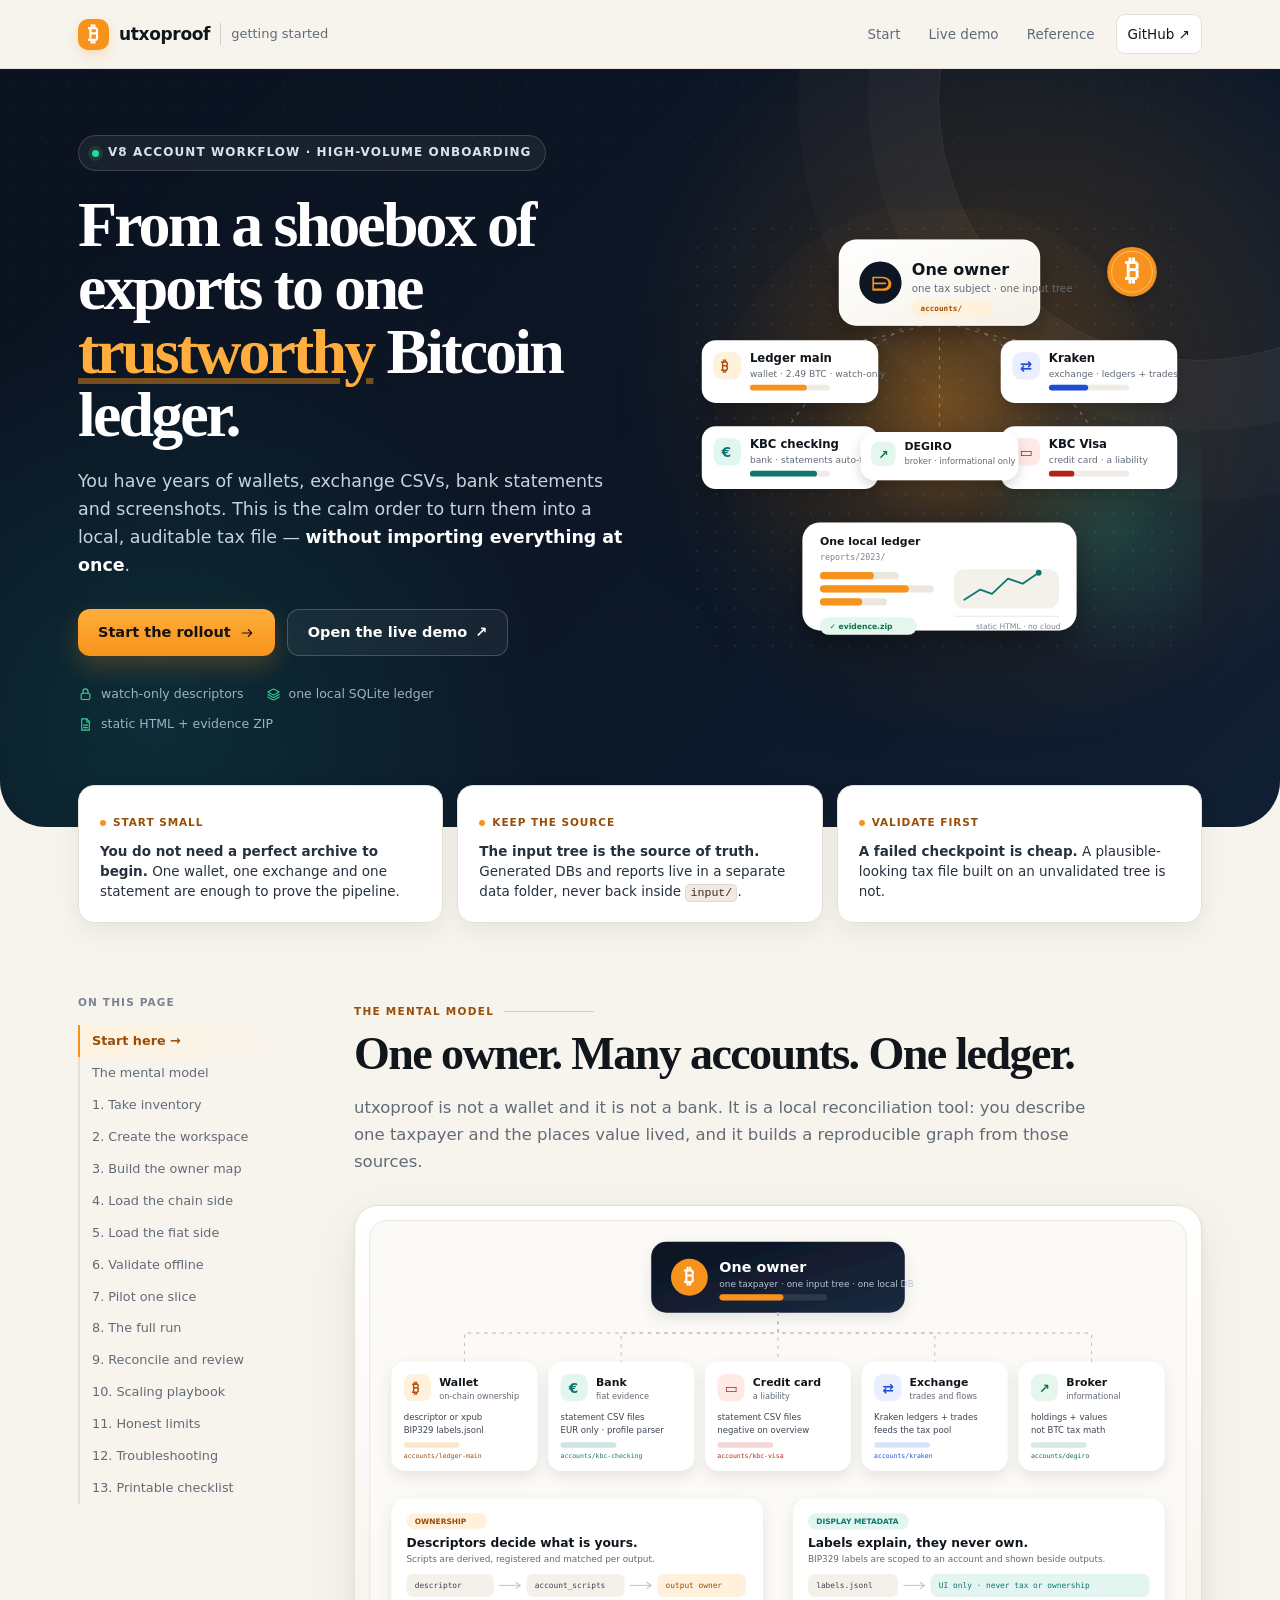
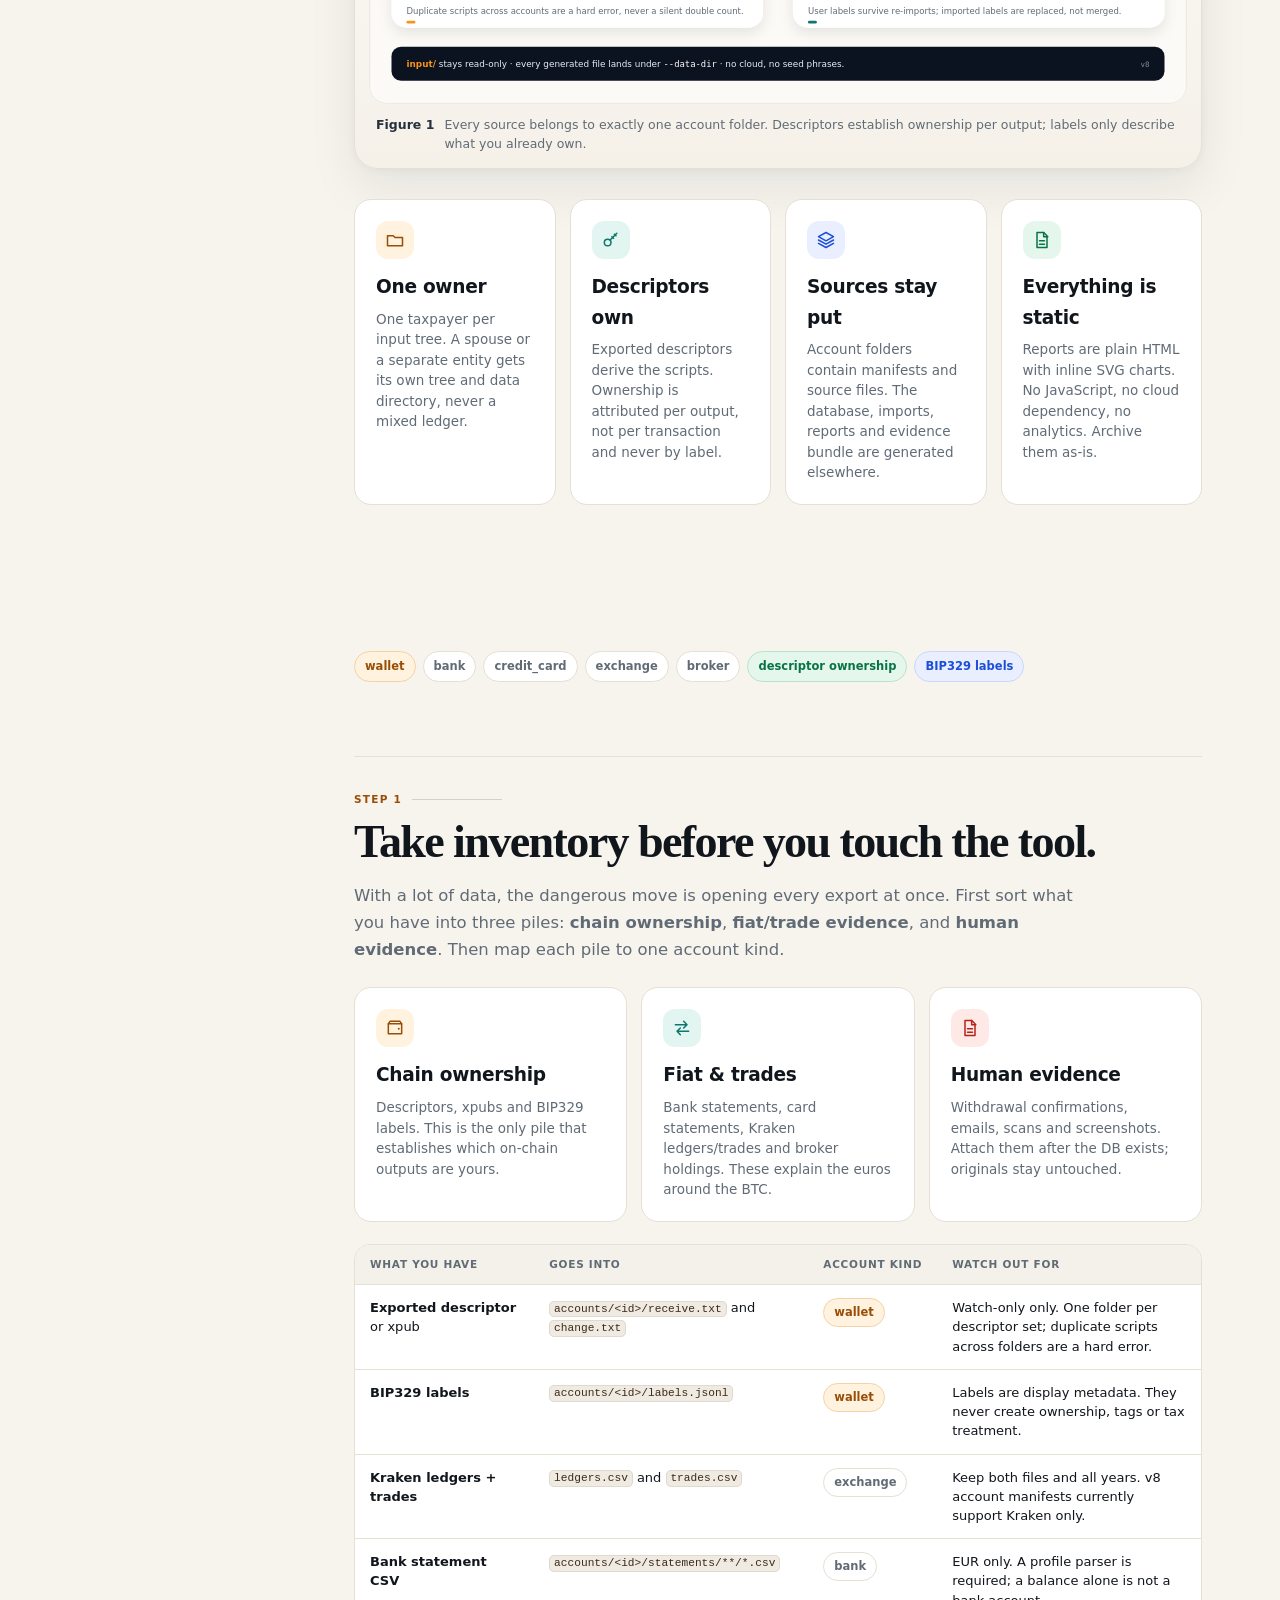
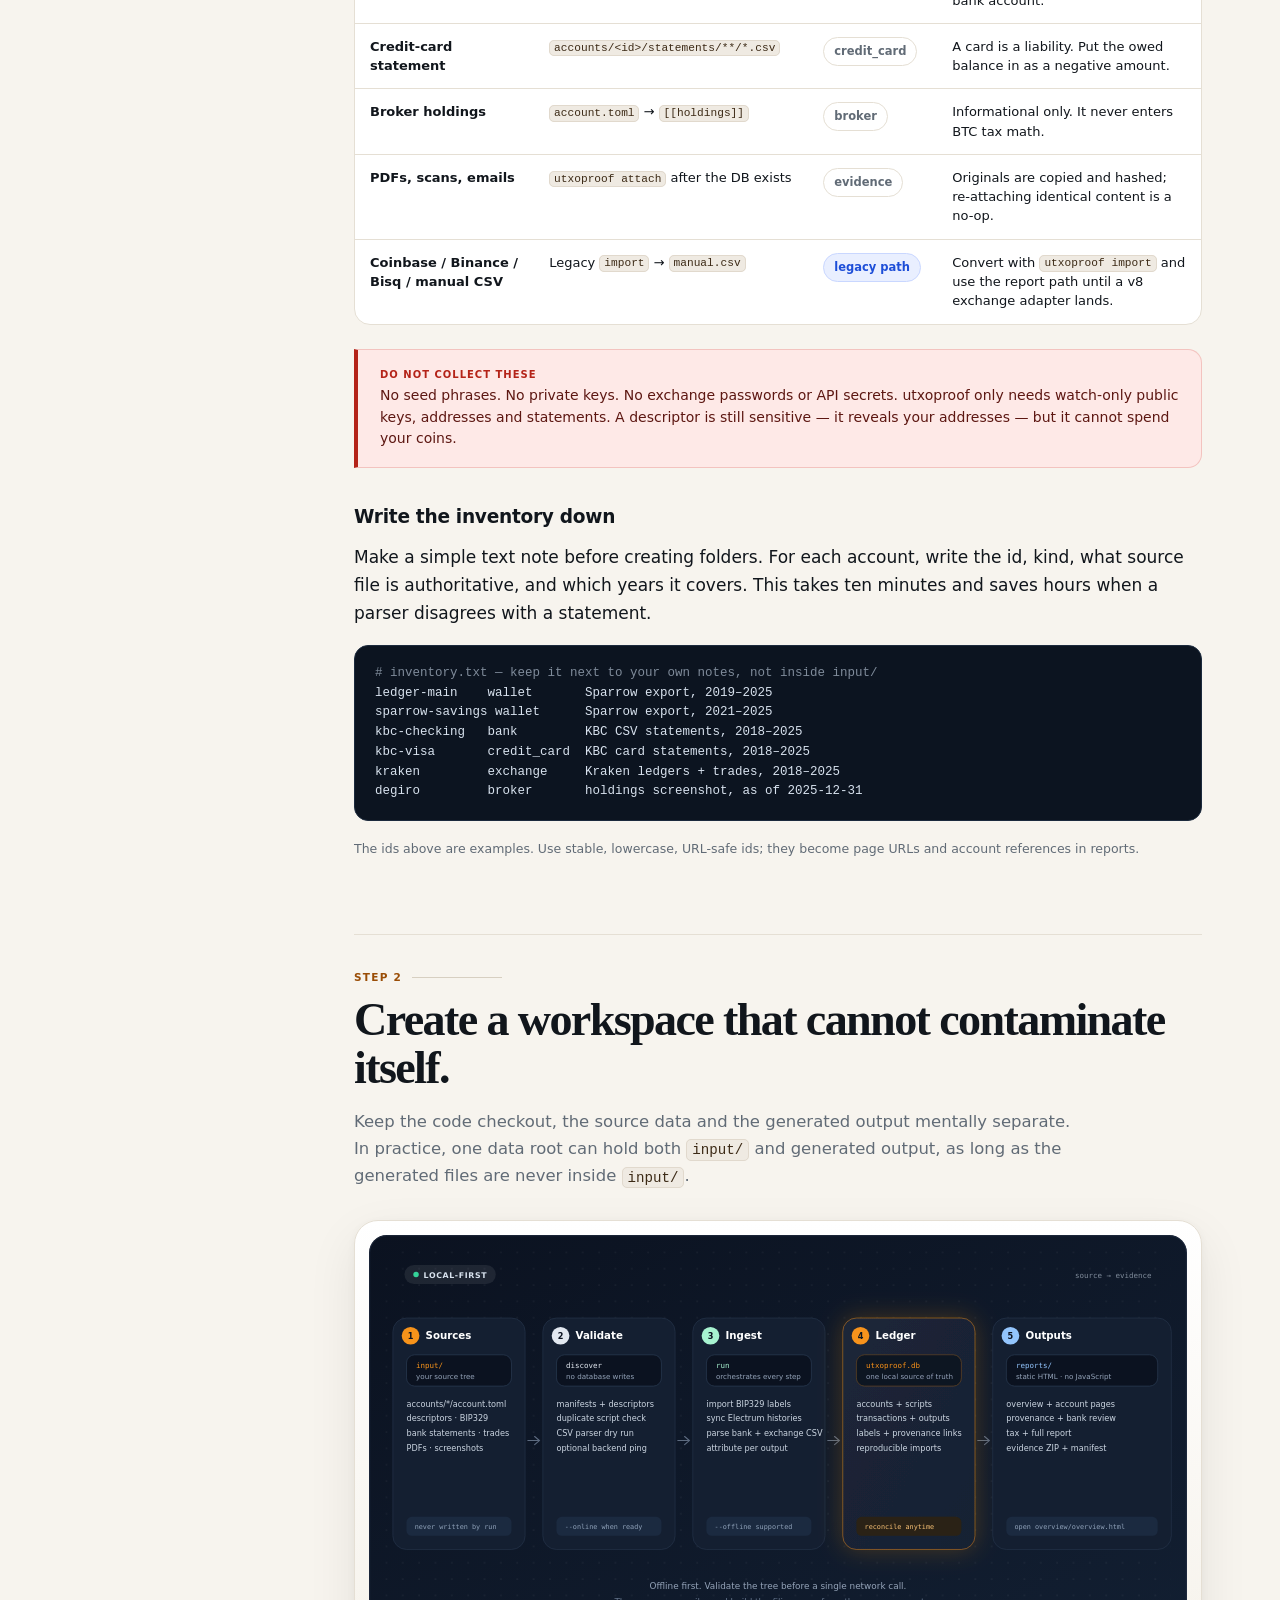
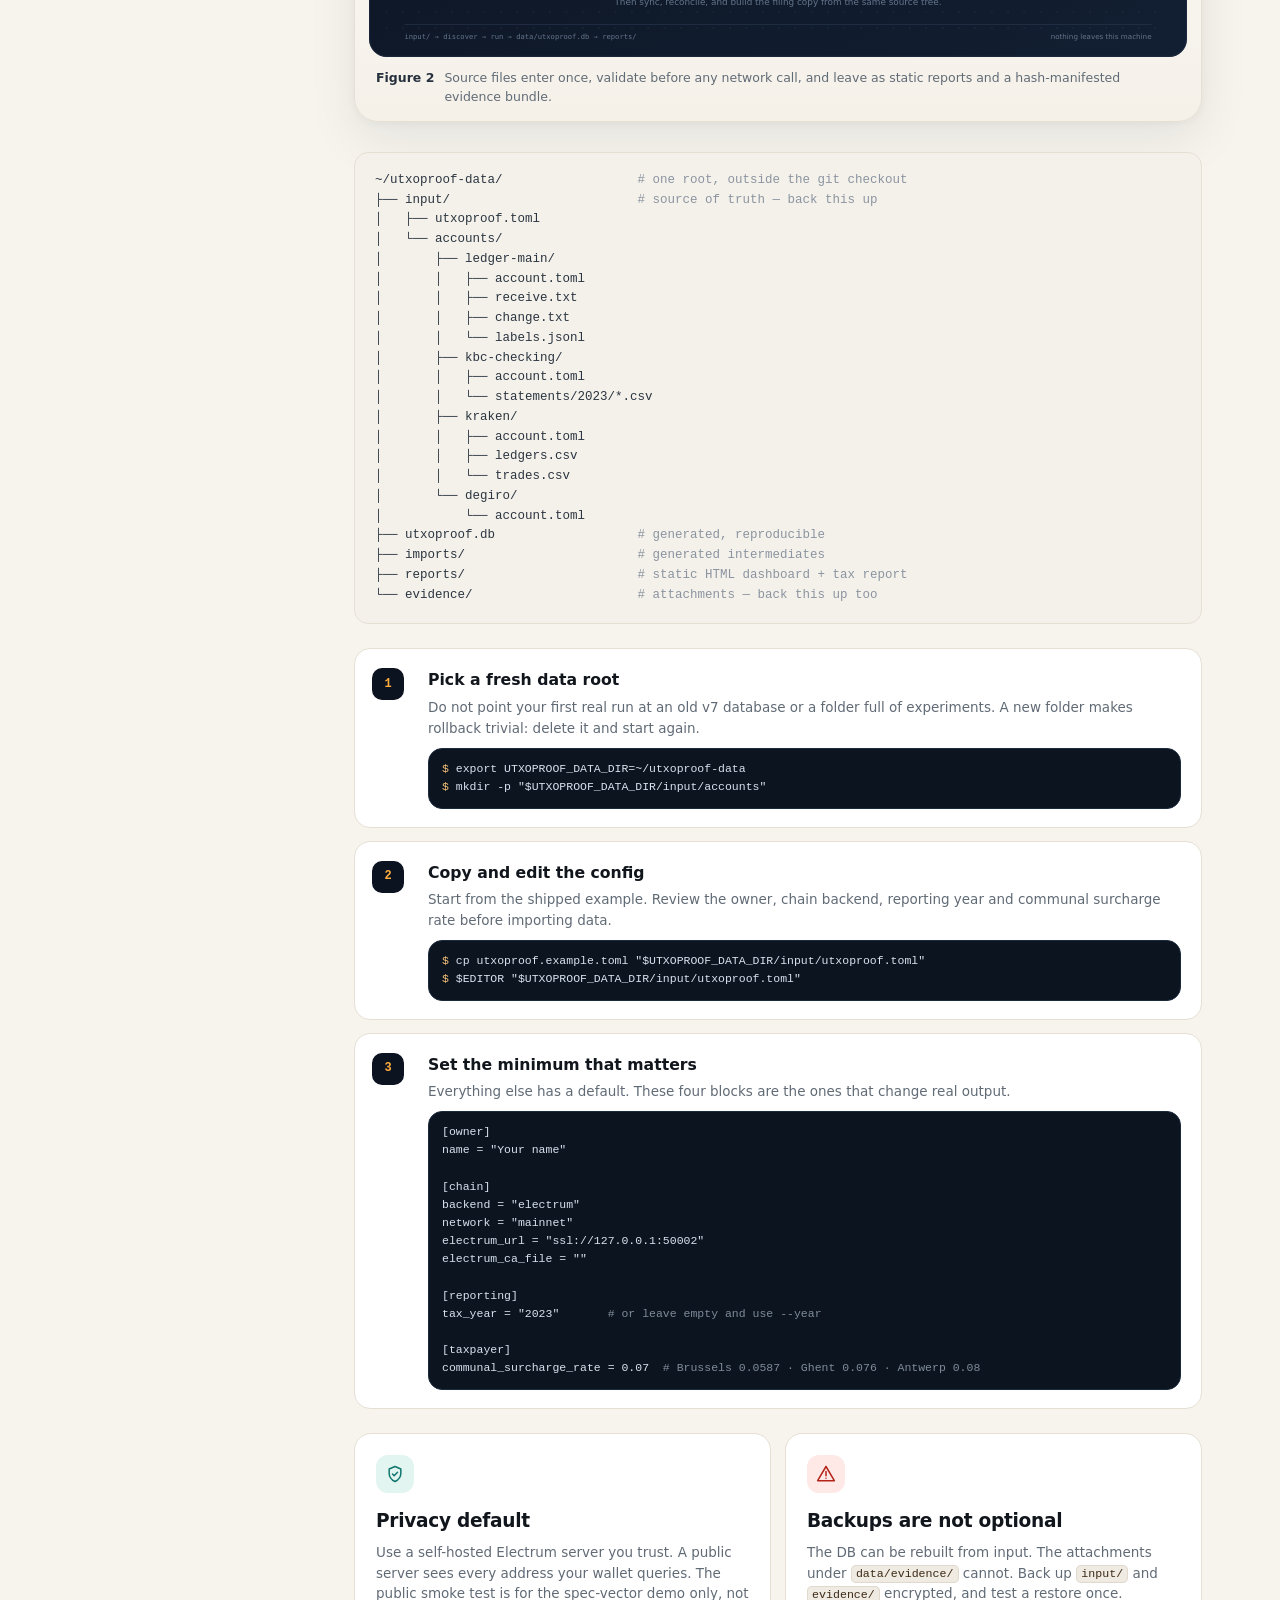
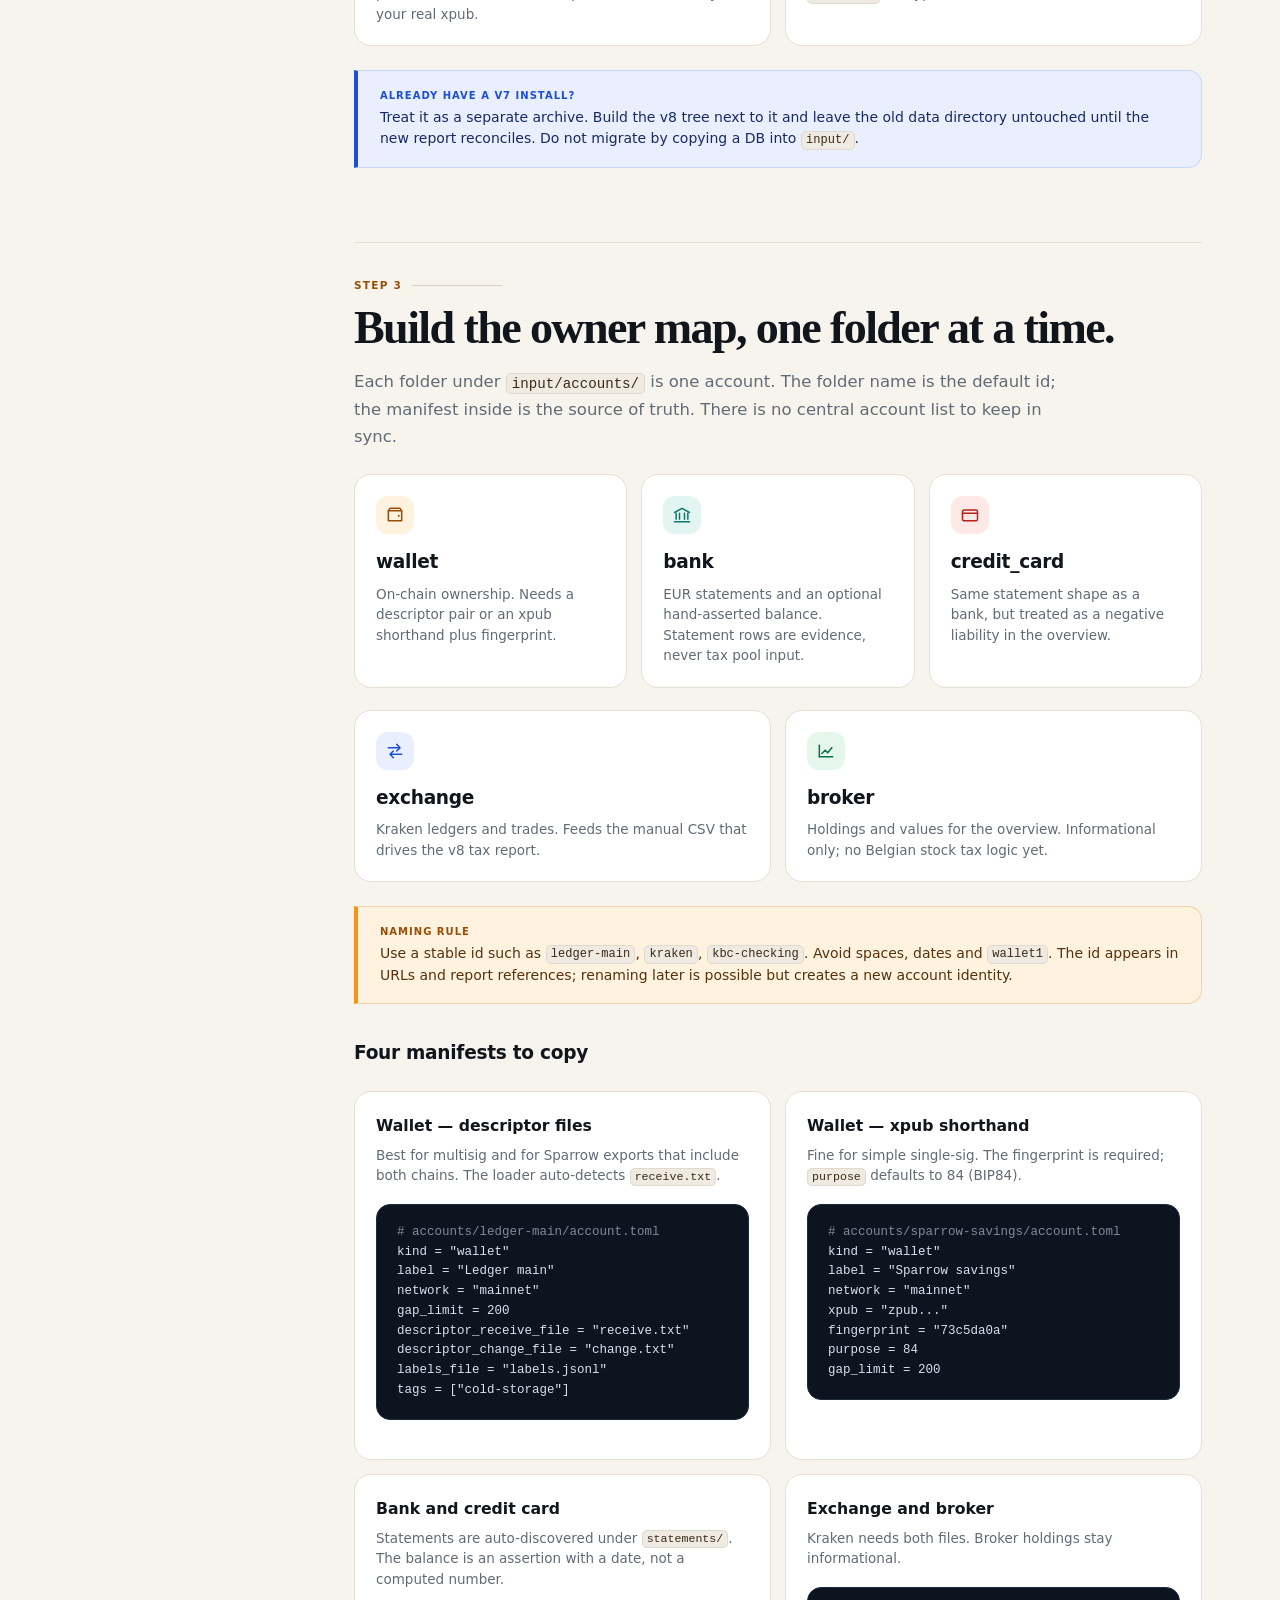
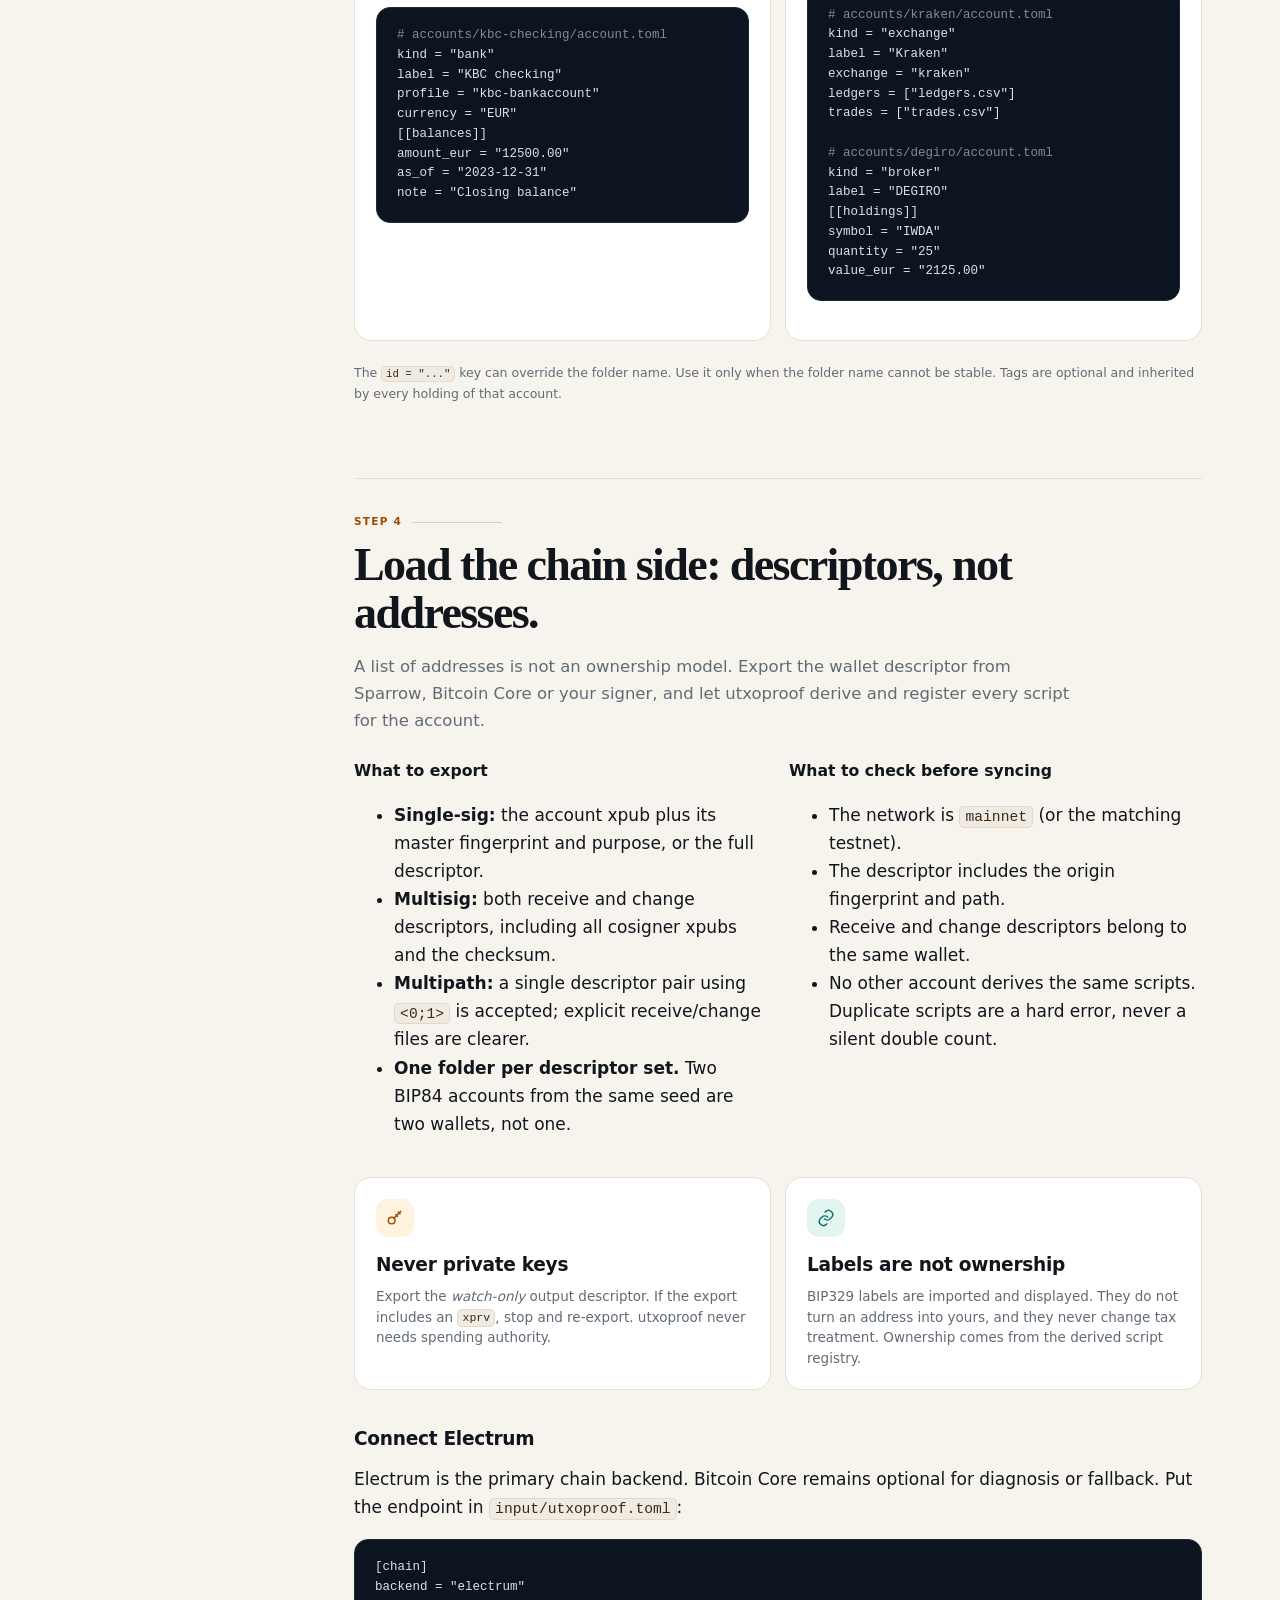
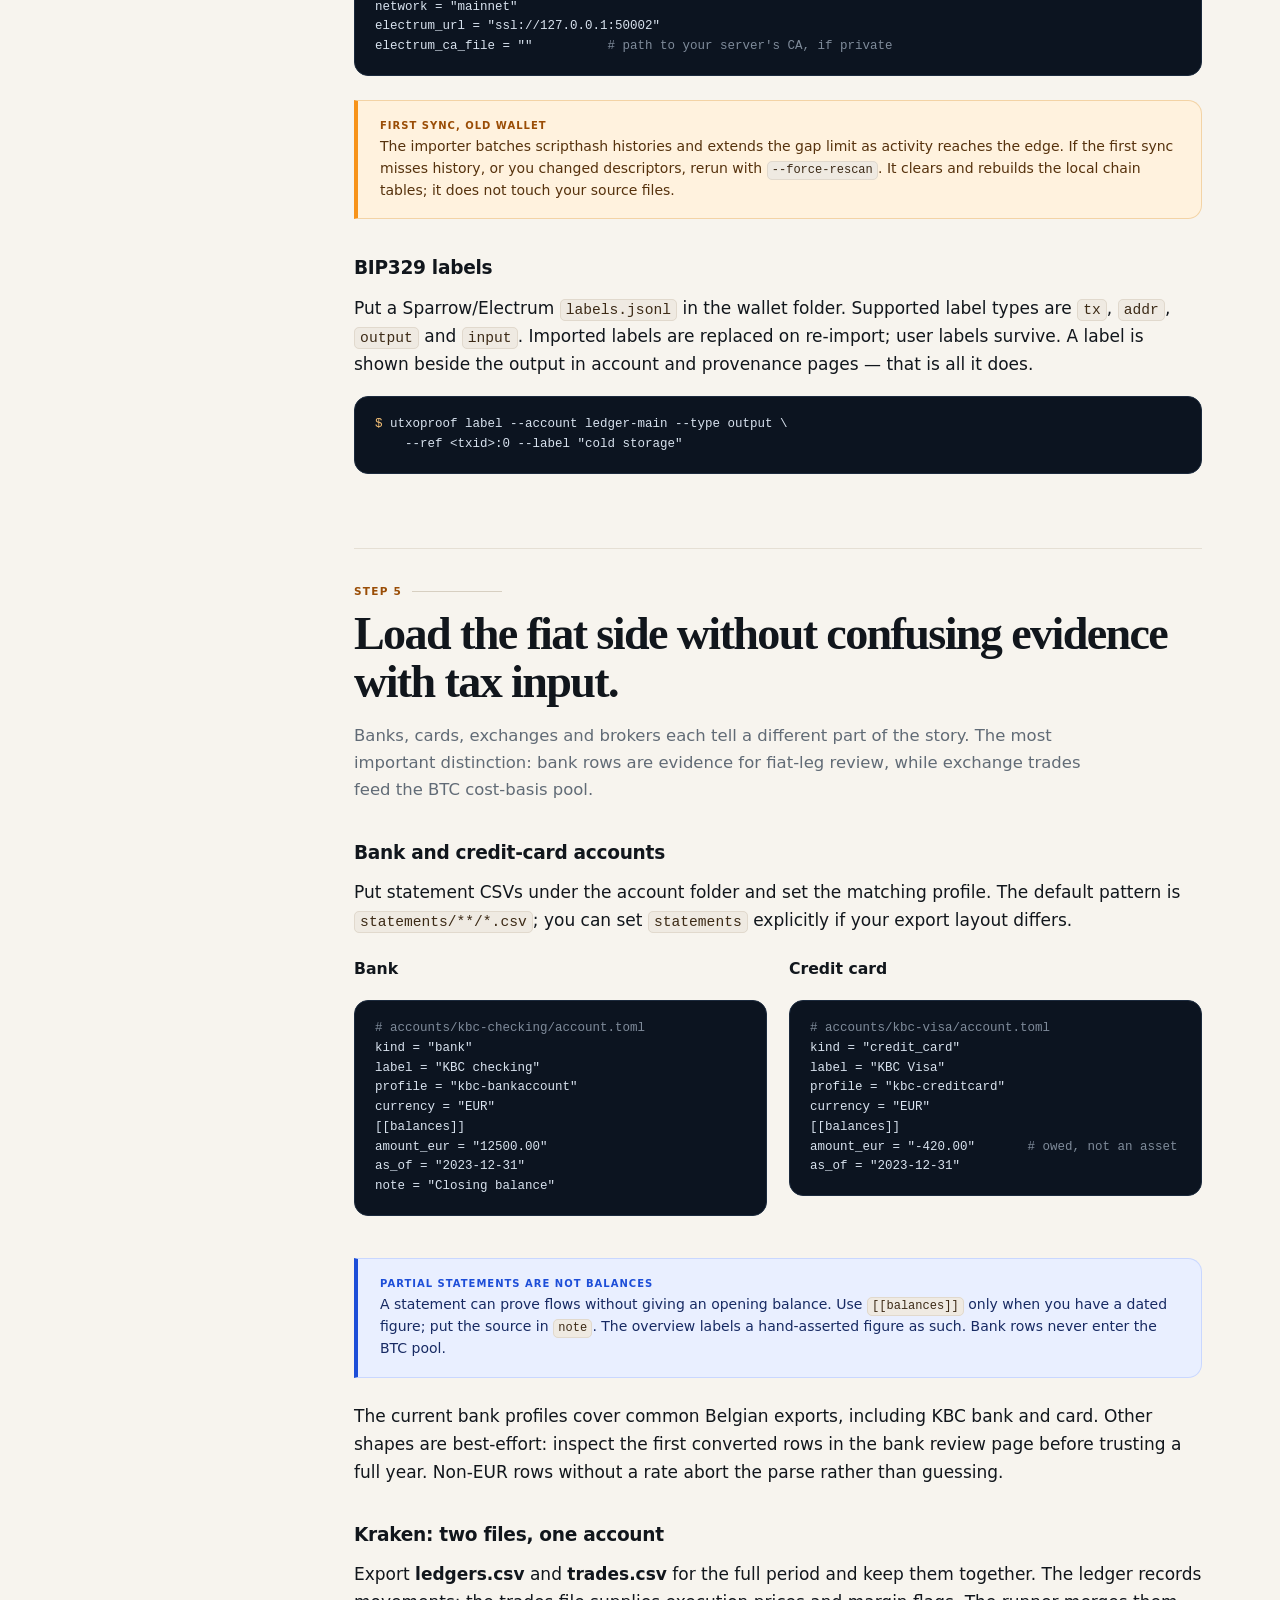
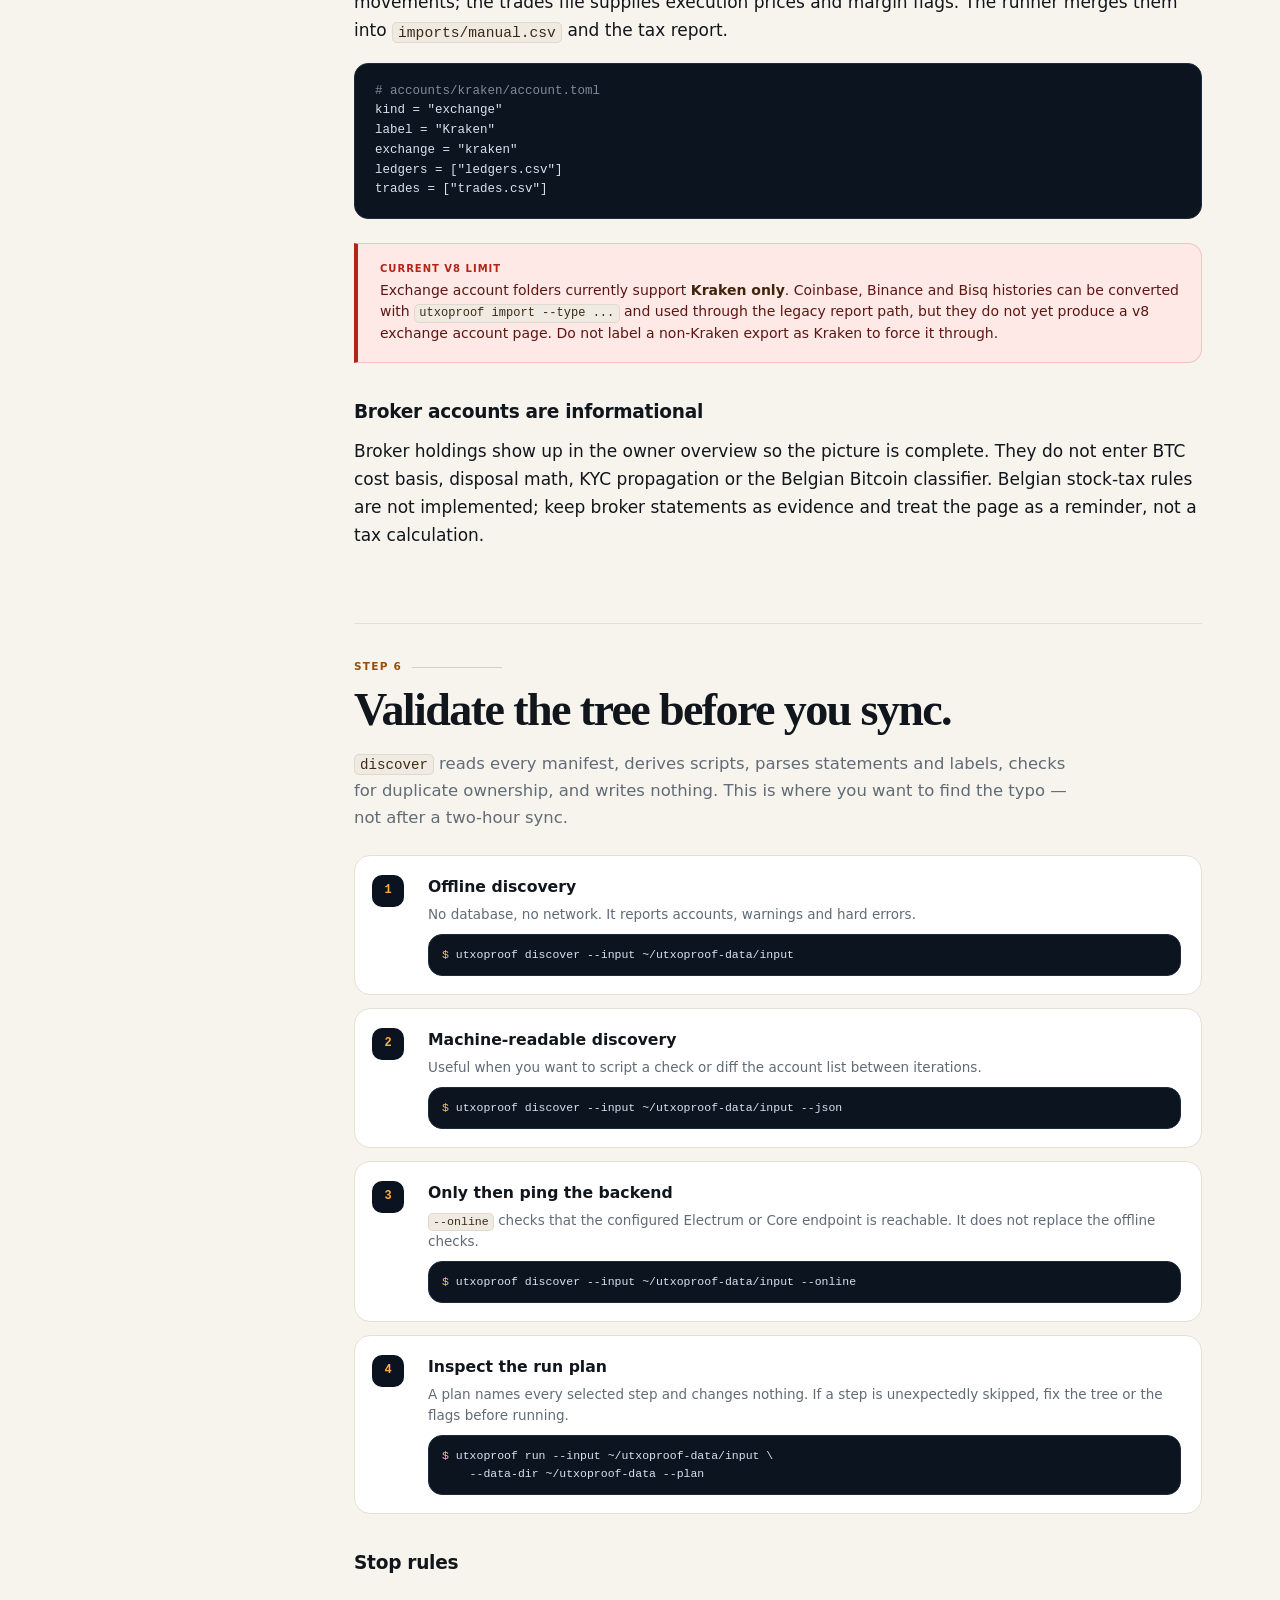
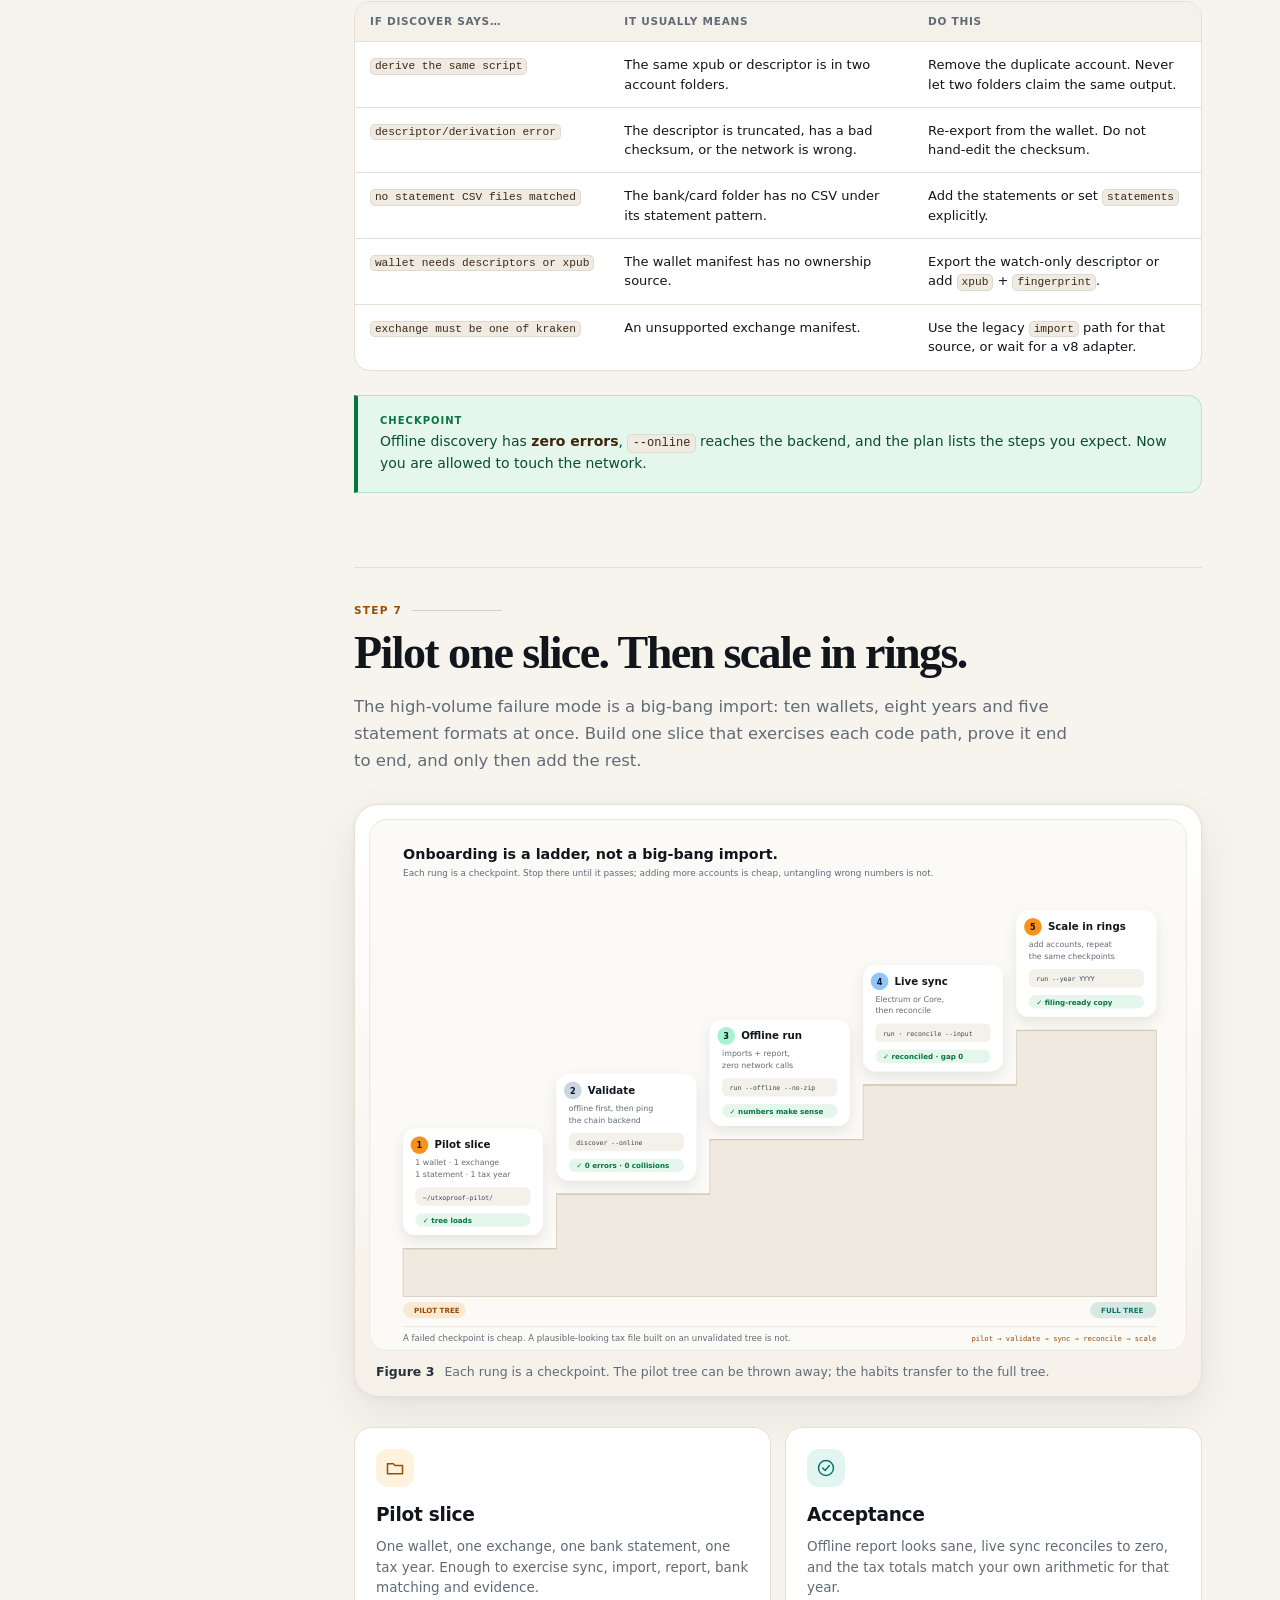
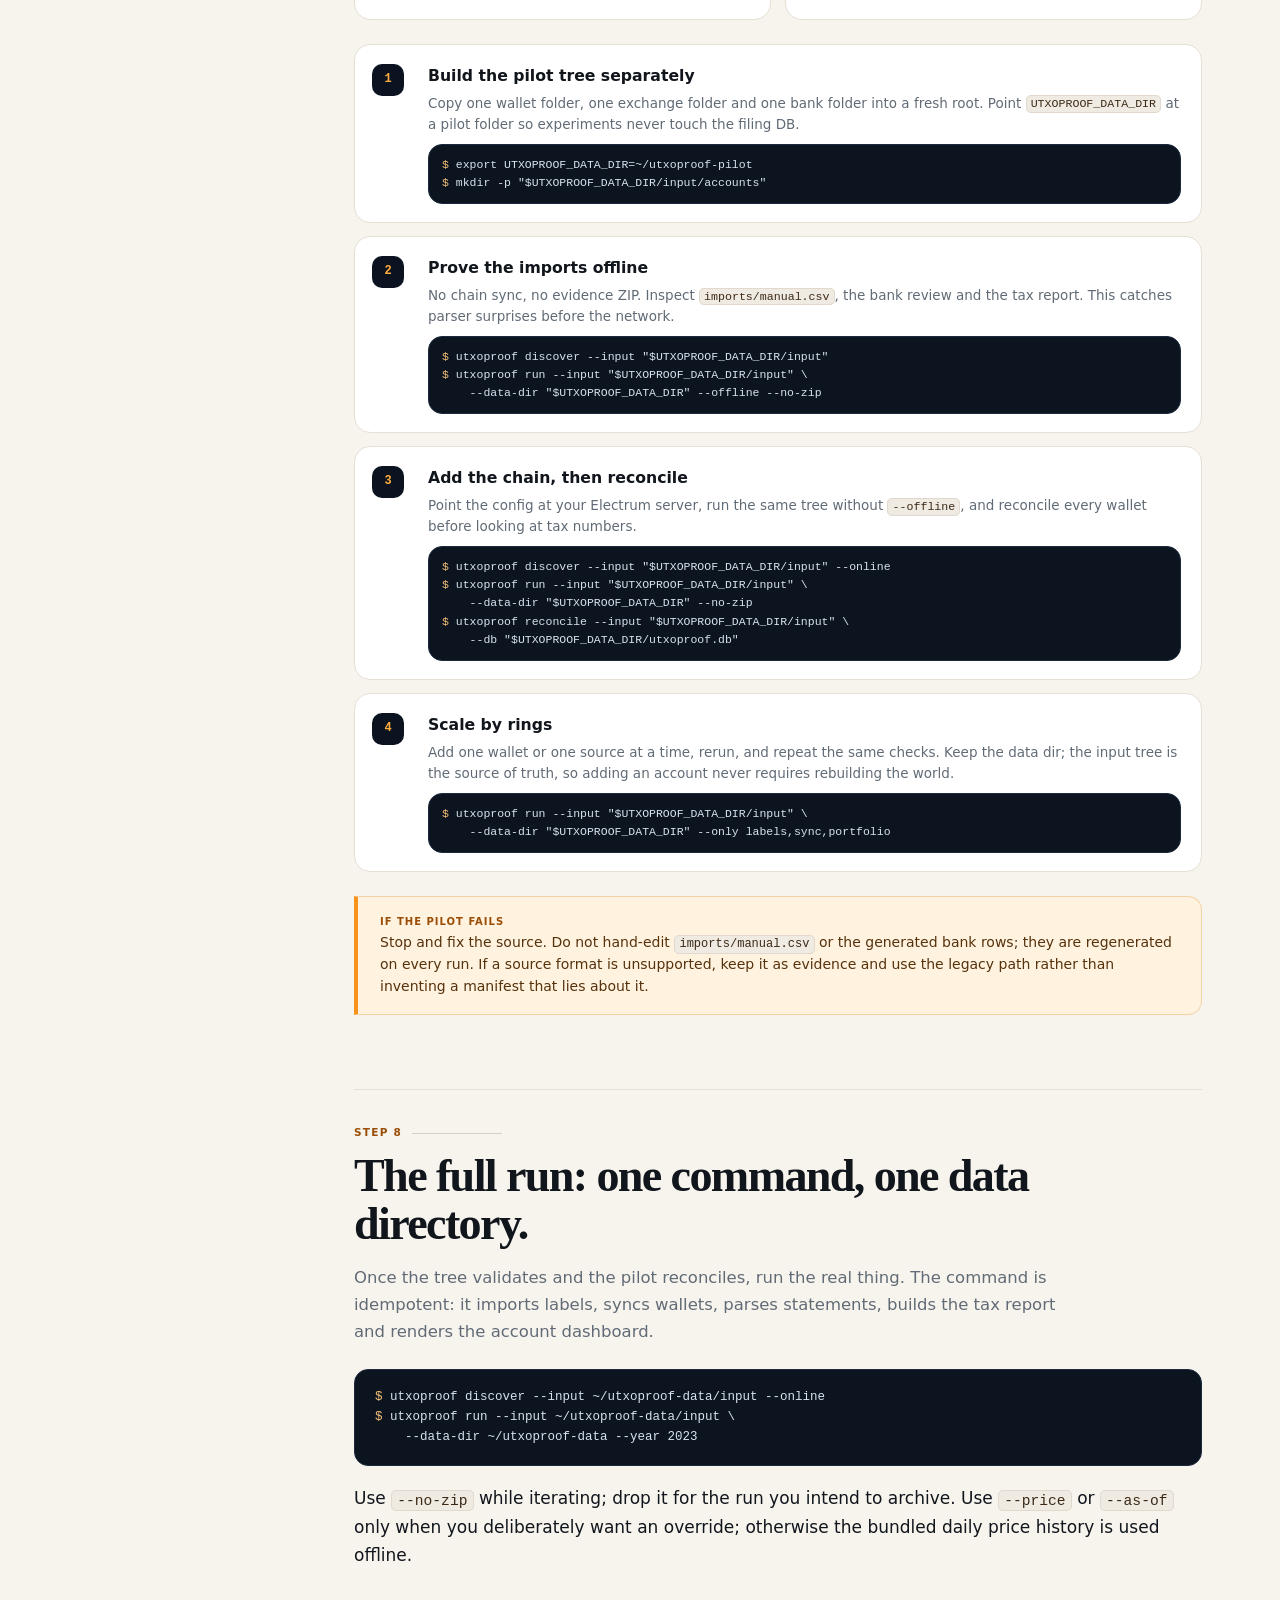
==== commit 83da204f: "Tolerate stray lines in hand-edited TOML manifests" ====
--- a/docs/guide/index.html
+++ b/docs/guide/index.html
@@ -14,7 +14,8 @@
   <meta property="og:title" content="utxoproof Getting Started">
   <meta property="og:description" content="From a shoebox of exports to one trustworthy Bitcoin ledger. A practical rollout guide for self-custodians with a lot of history.">
   <meta property="og:type" content="article">
-  <meta property="og:url" content="https://natashaklum.github.io/utxoproof/guide/">
+  <meta property="og:url" content="https://utxoproof.com/guide/">
+  <link rel="canonical" href="https://utxoproof.com/guide/">
   <link rel="icon" href="data:image/svg+xml,%3Csvg xmlns='http://www.w3.org/2000/svg' viewBox='0 0 64 64'%3E%3Crect width='64' height='64' rx='14' fill='%23f7931a'/%3E%3Ctext x='32' y='45' font-family='Georgia,serif' font-size='40' font-weight='700' text-anchor='middle' fill='white'%3E%E2%82%BF%3C/text%3E%3C/svg%3E">
   <link rel="stylesheet" href="style.css">
 </head>
@@ -727,6 +728,7 @@
               <tbody>
                 <tr><td><code>no valid accounts found</code></td><td>No <code>accounts/*/account.toml</code> under the input tree.</td><td>Check the path passed to <code>--input</code>; every account needs a manifest.</td></tr>
                 <tr><td><code>missing account.toml</code></td><td>A folder exists but is not an account.</td><td>Add the manifest or move the folder out of <code>accounts/</code>.</td></tr>
+                <tr><td><code>ignored invalid TOML line</code></td><td>A stray legacy/YAML line, duplicate key, or malformed optional list.</td><td>Comment it out or leave it: utxoproof skips it with a warning. Required fields still error.</td></tr>
                 <tr><td><code>no statement CSV files matched</code></td><td>The bank/card folder has no CSV under the pattern.</td><td>Add statements or set <code>statements</code> explicitly; a bank folder without statements is invalid.</td></tr>
                 <tr><td><code>wallet needs descriptors or xpub</code></td><td>No ownership source in the wallet manifest.</td><td>Export a watch-only descriptor, or add <code>xpub</code> + <code>fingerprint</code> + <code>purpose</code>.</td></tr>
                 <tr><td><code>derive the same script</code></td><td>The same wallet is in two account folders.</td><td>Remove the duplicate. One output can have only one owner.</td></tr>
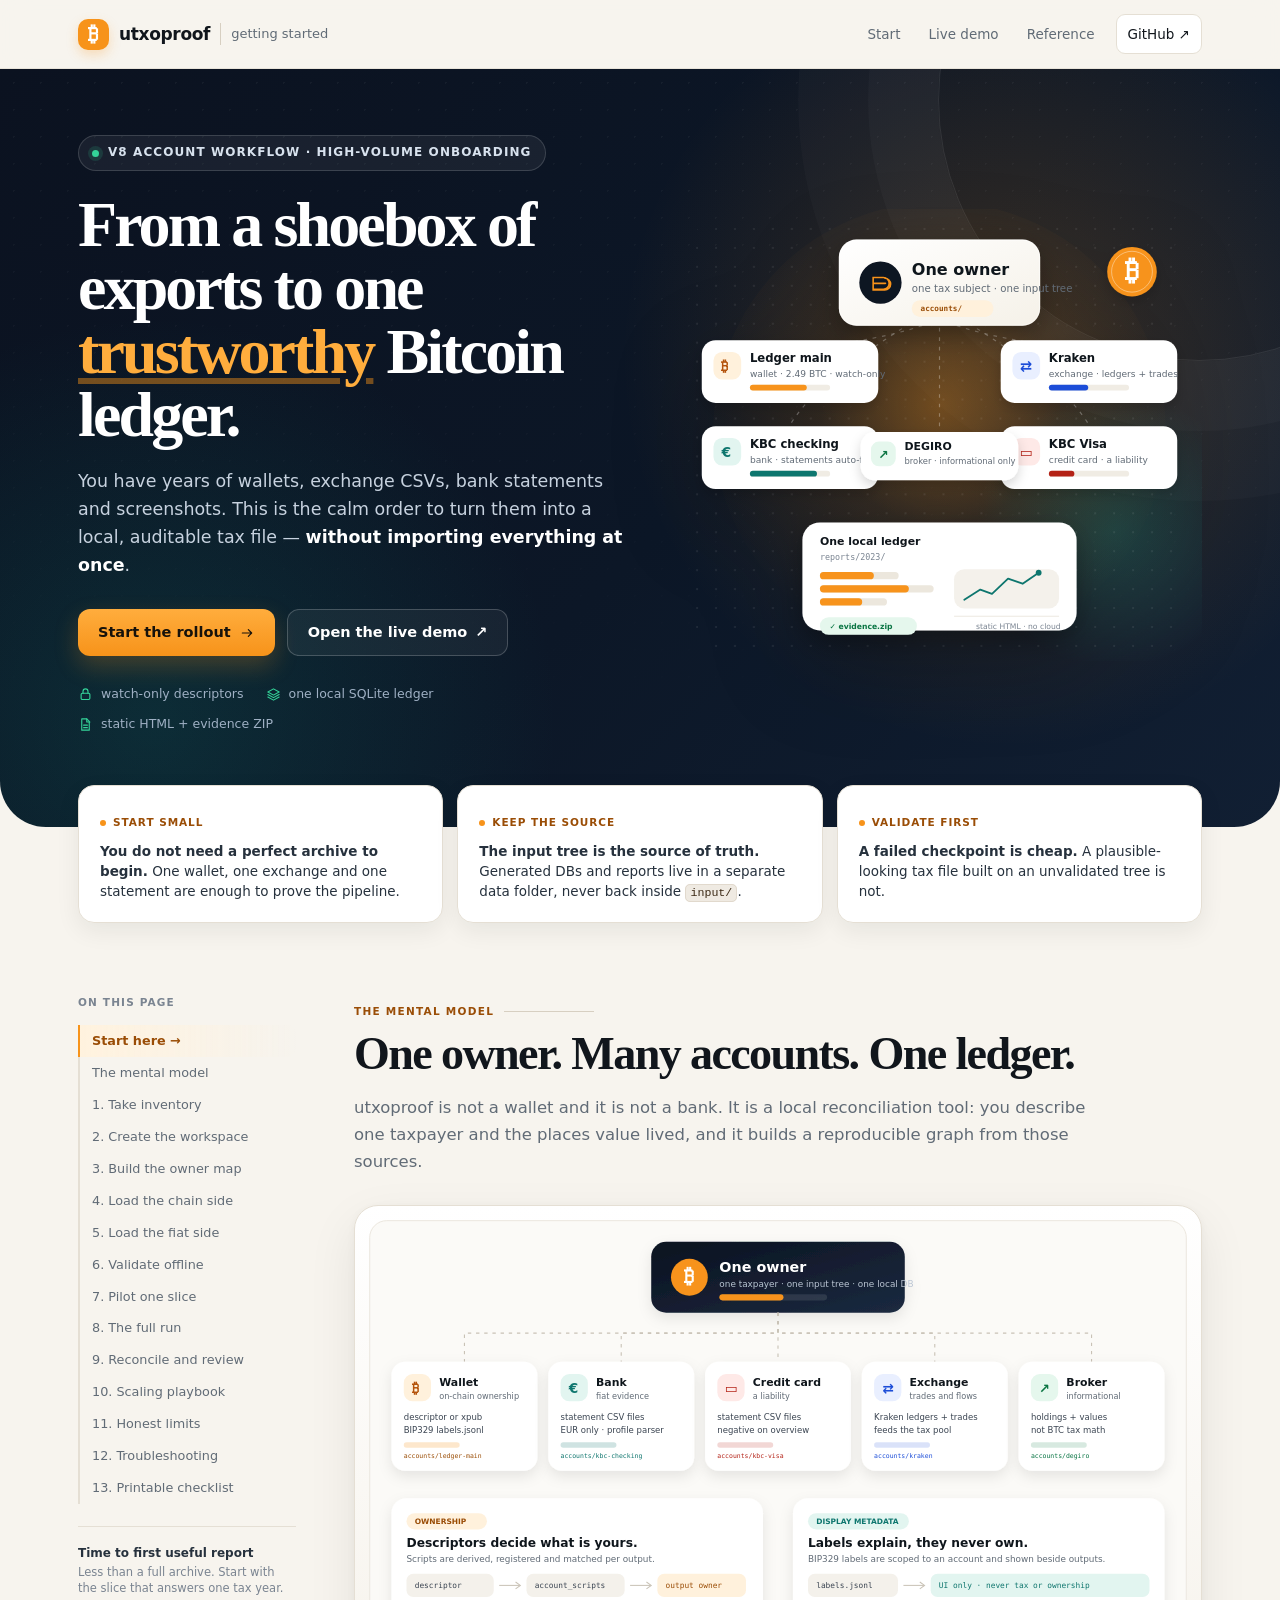
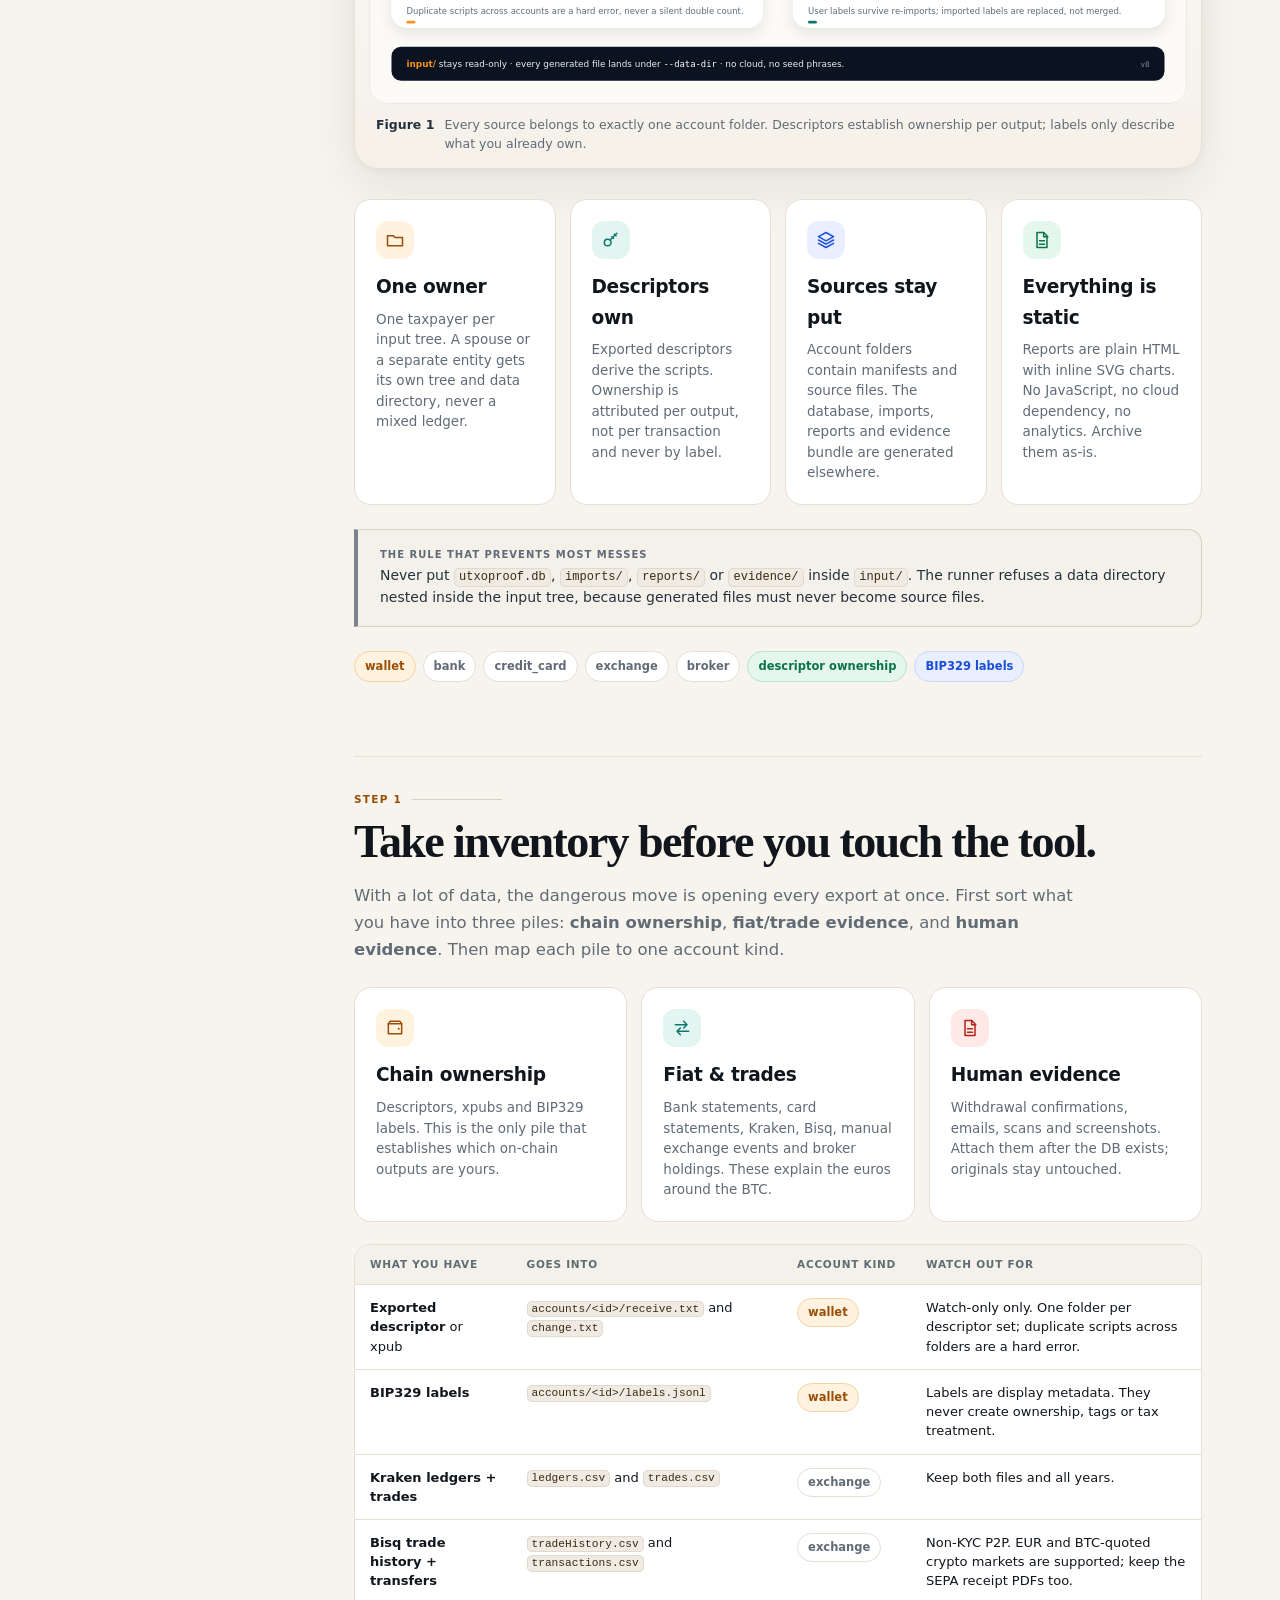
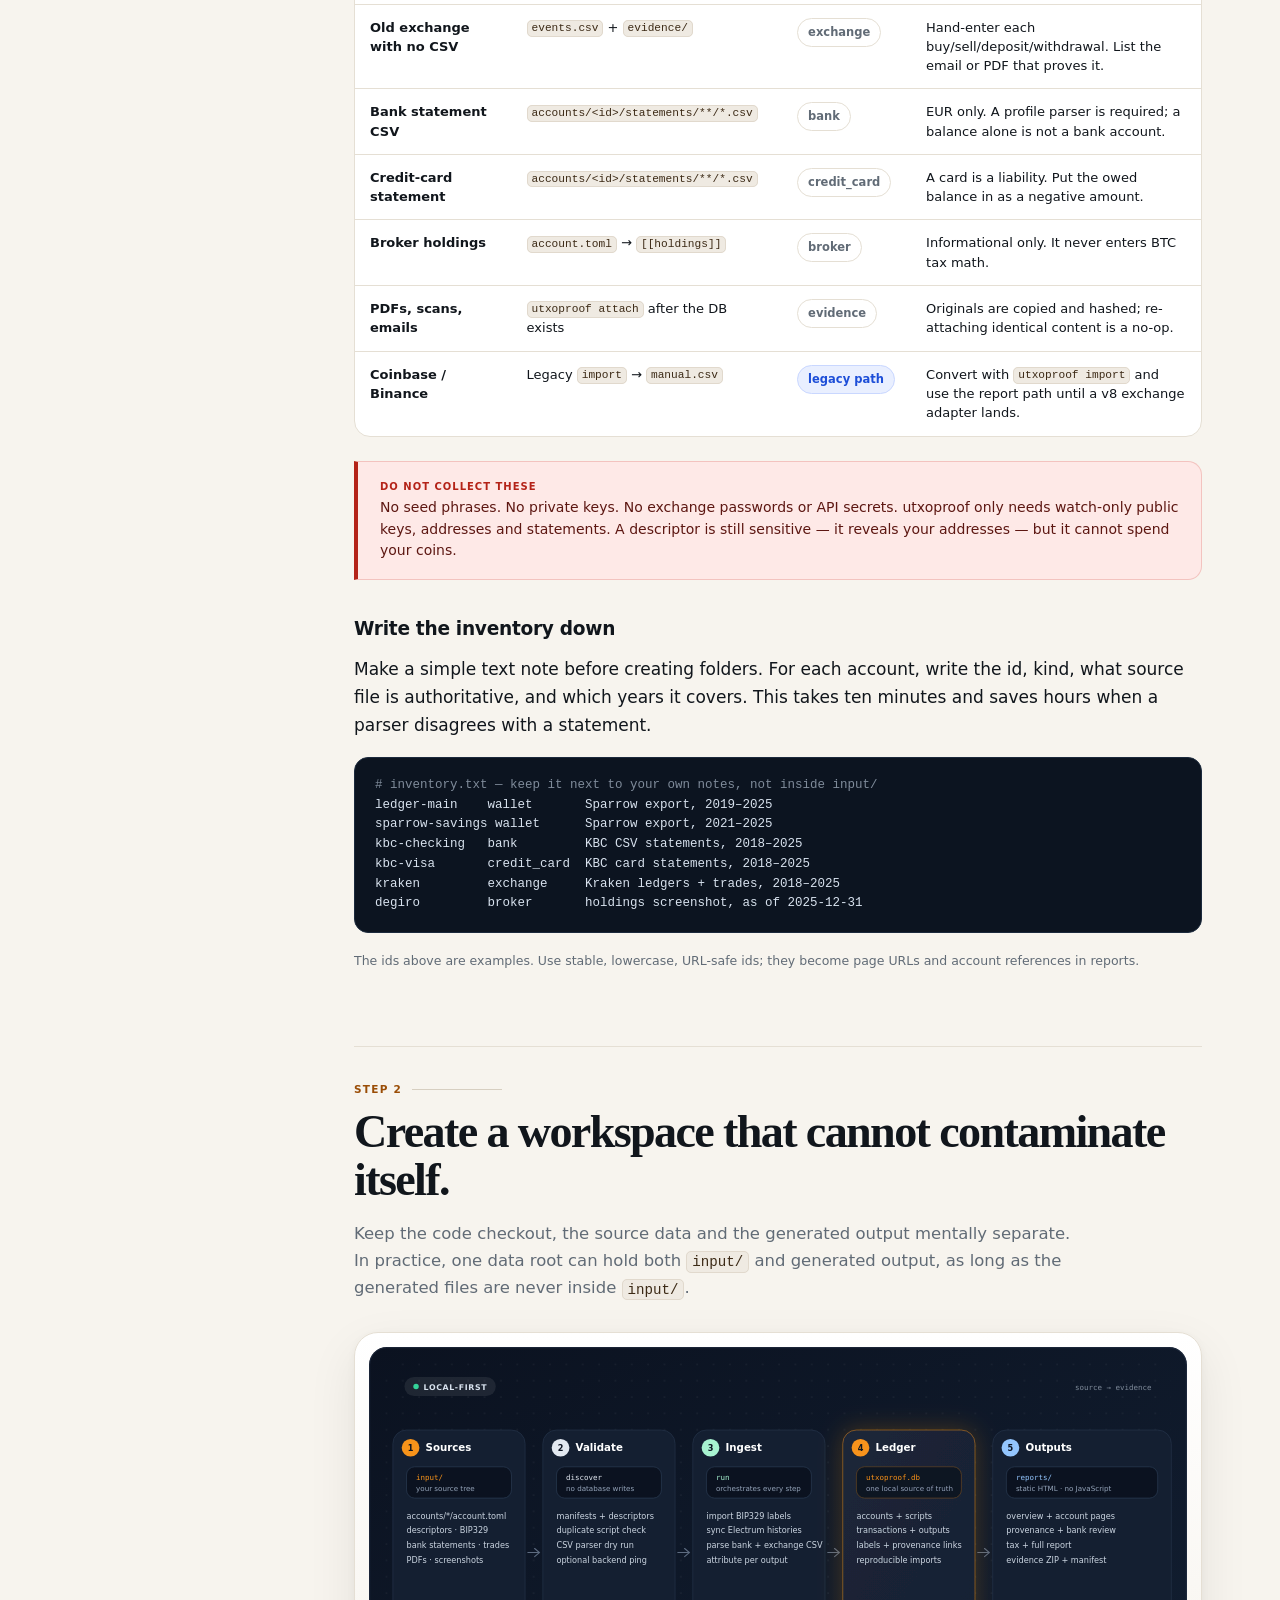
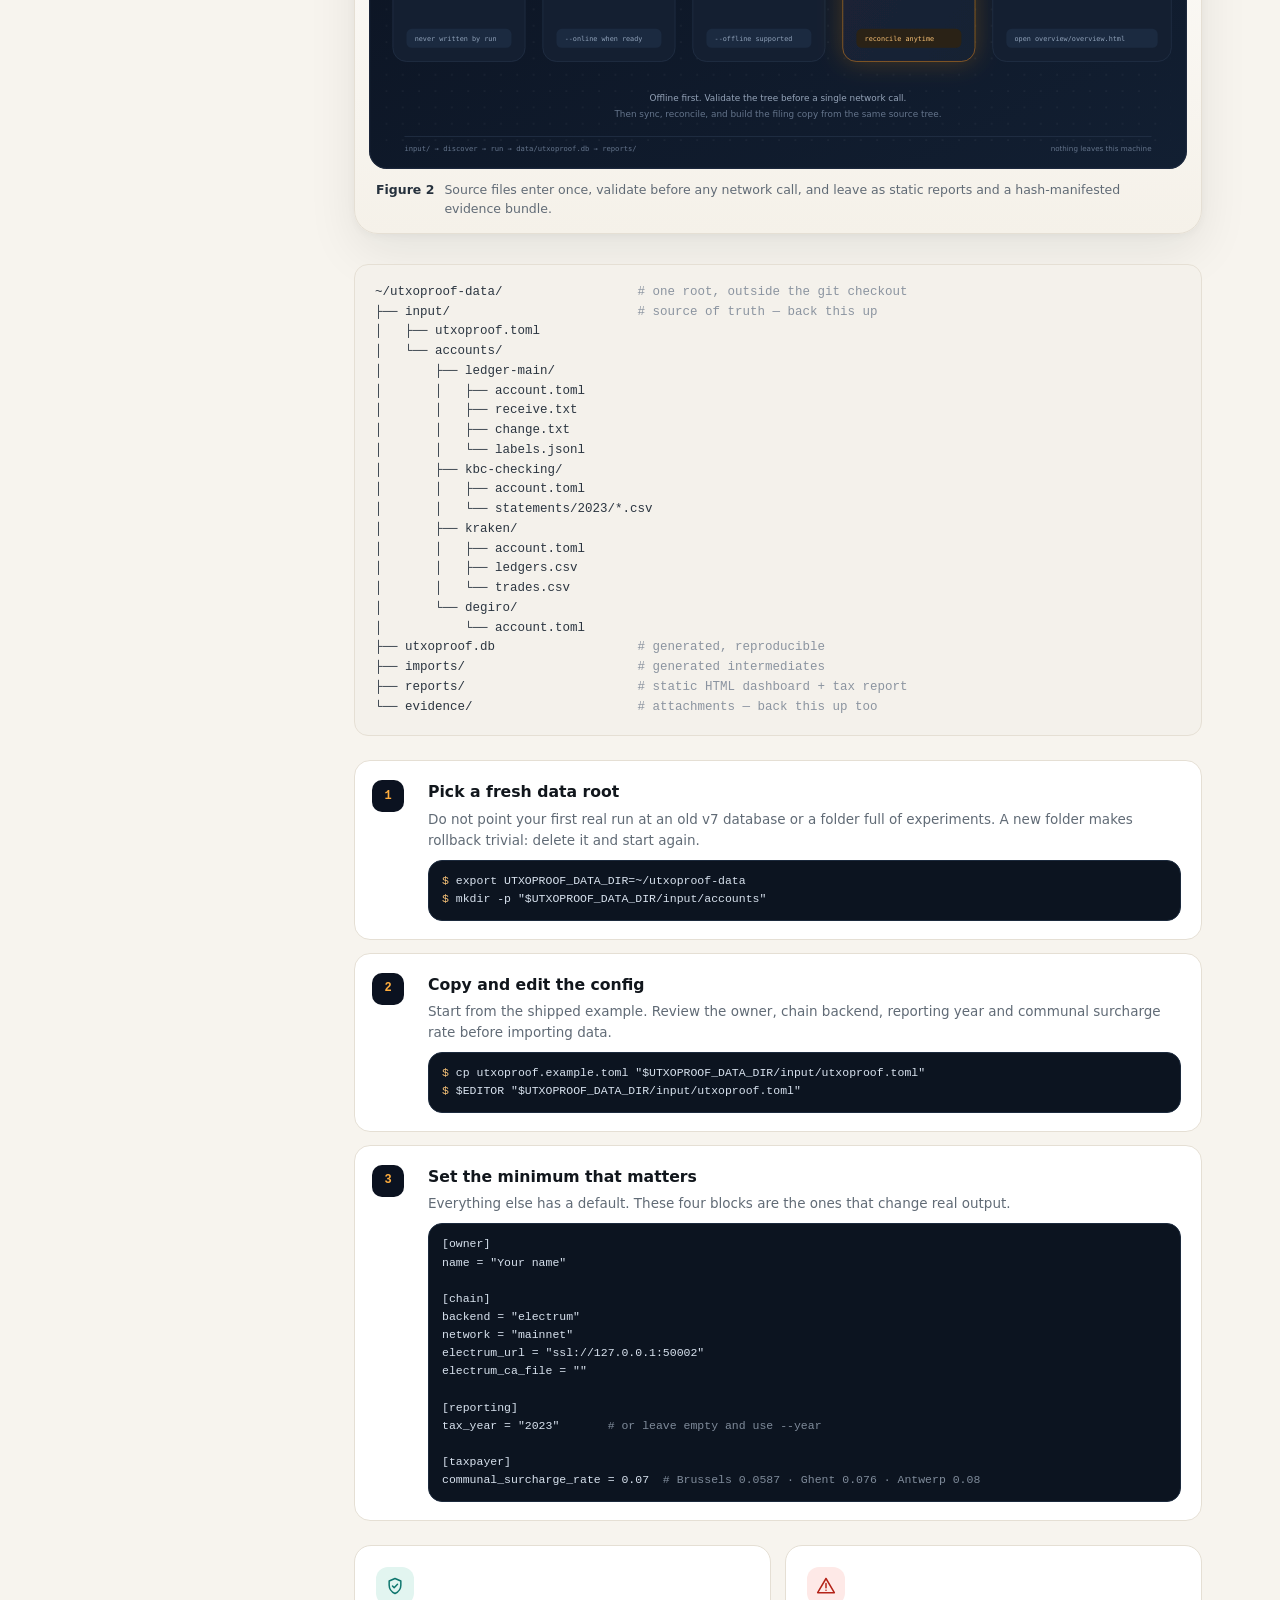
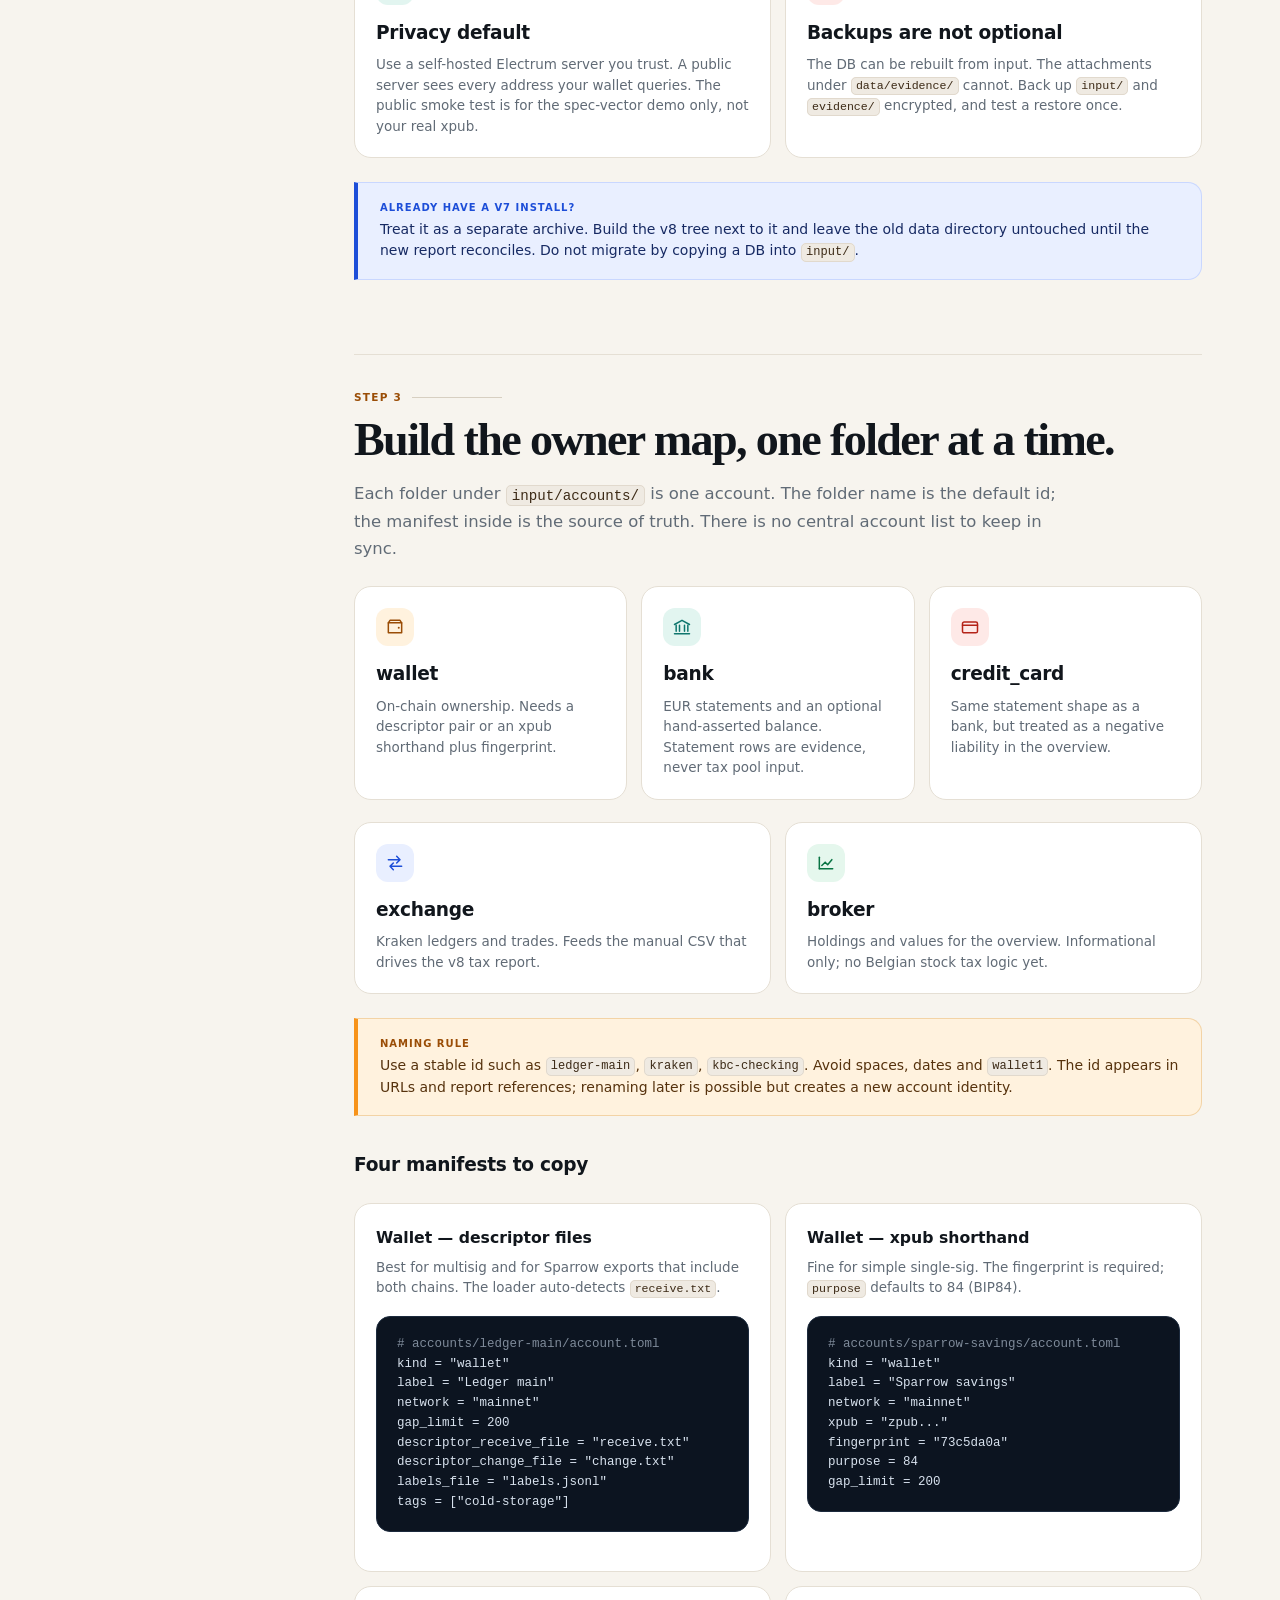
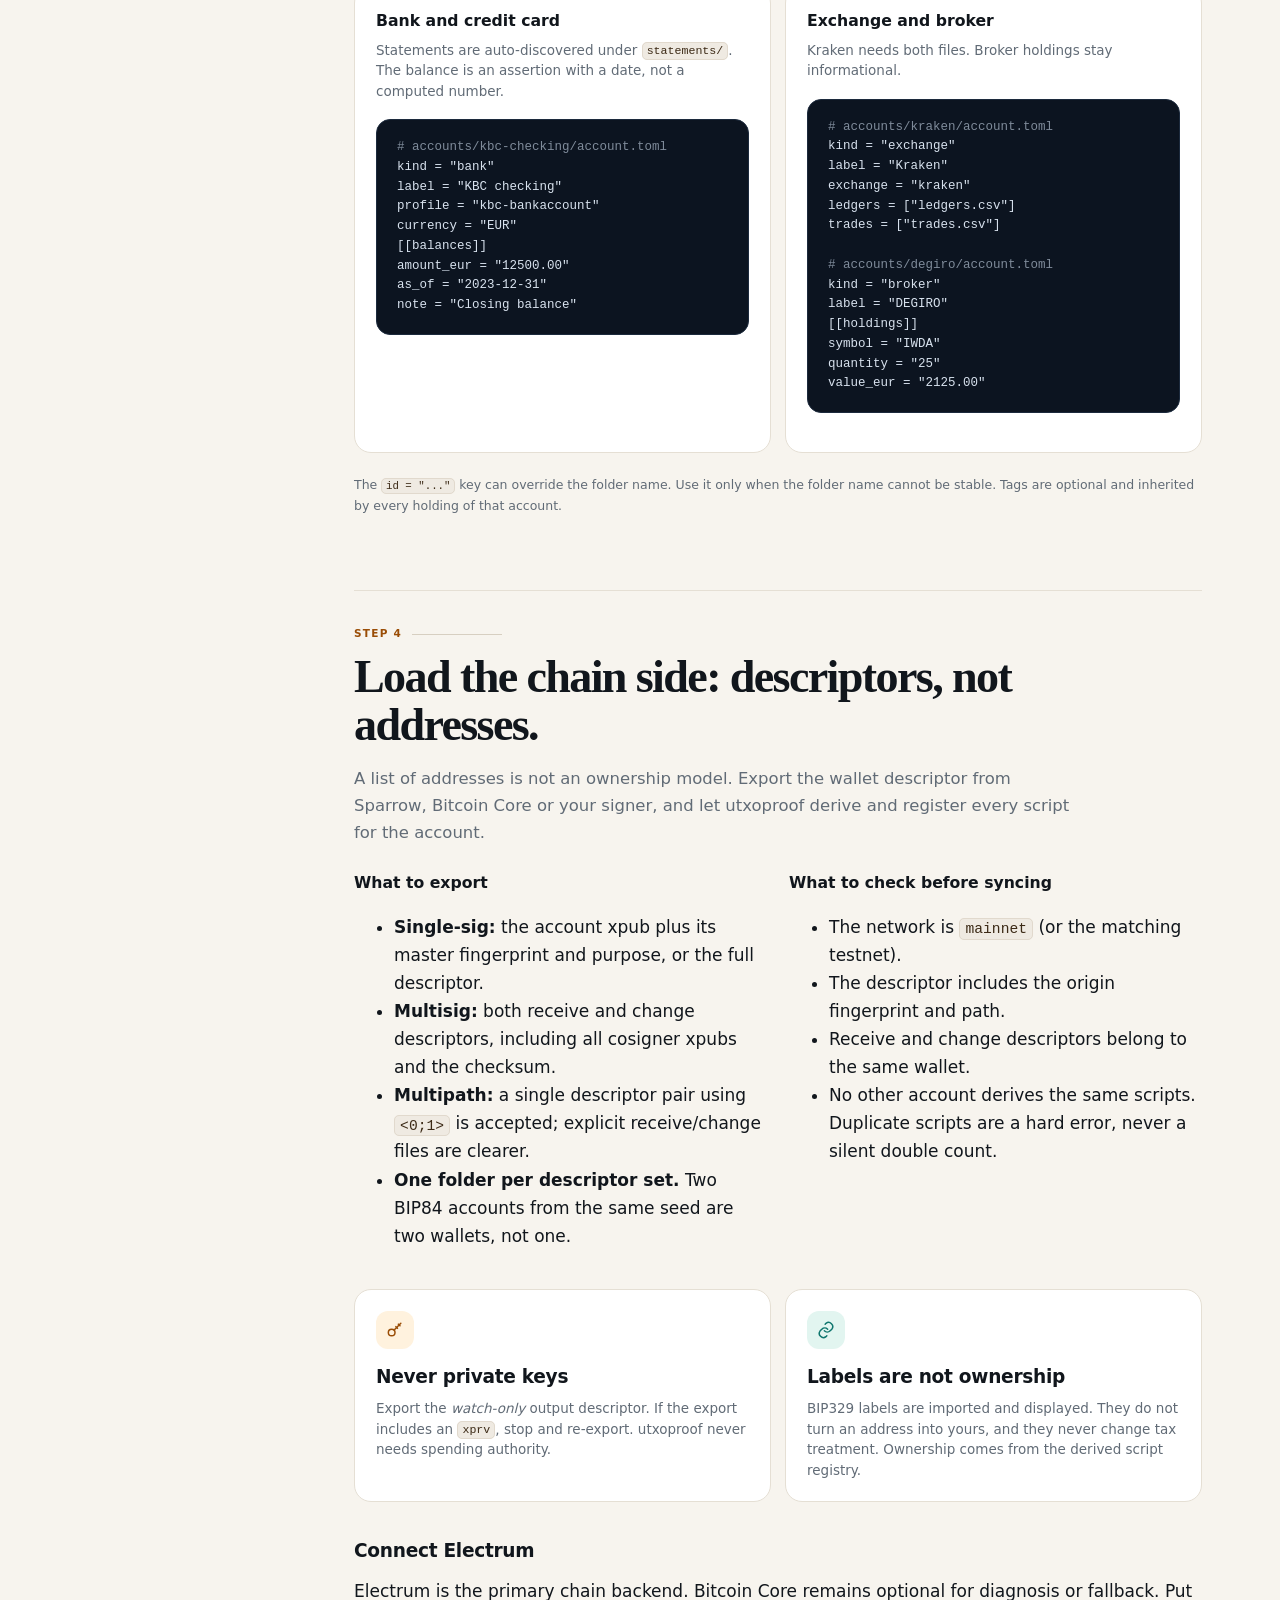
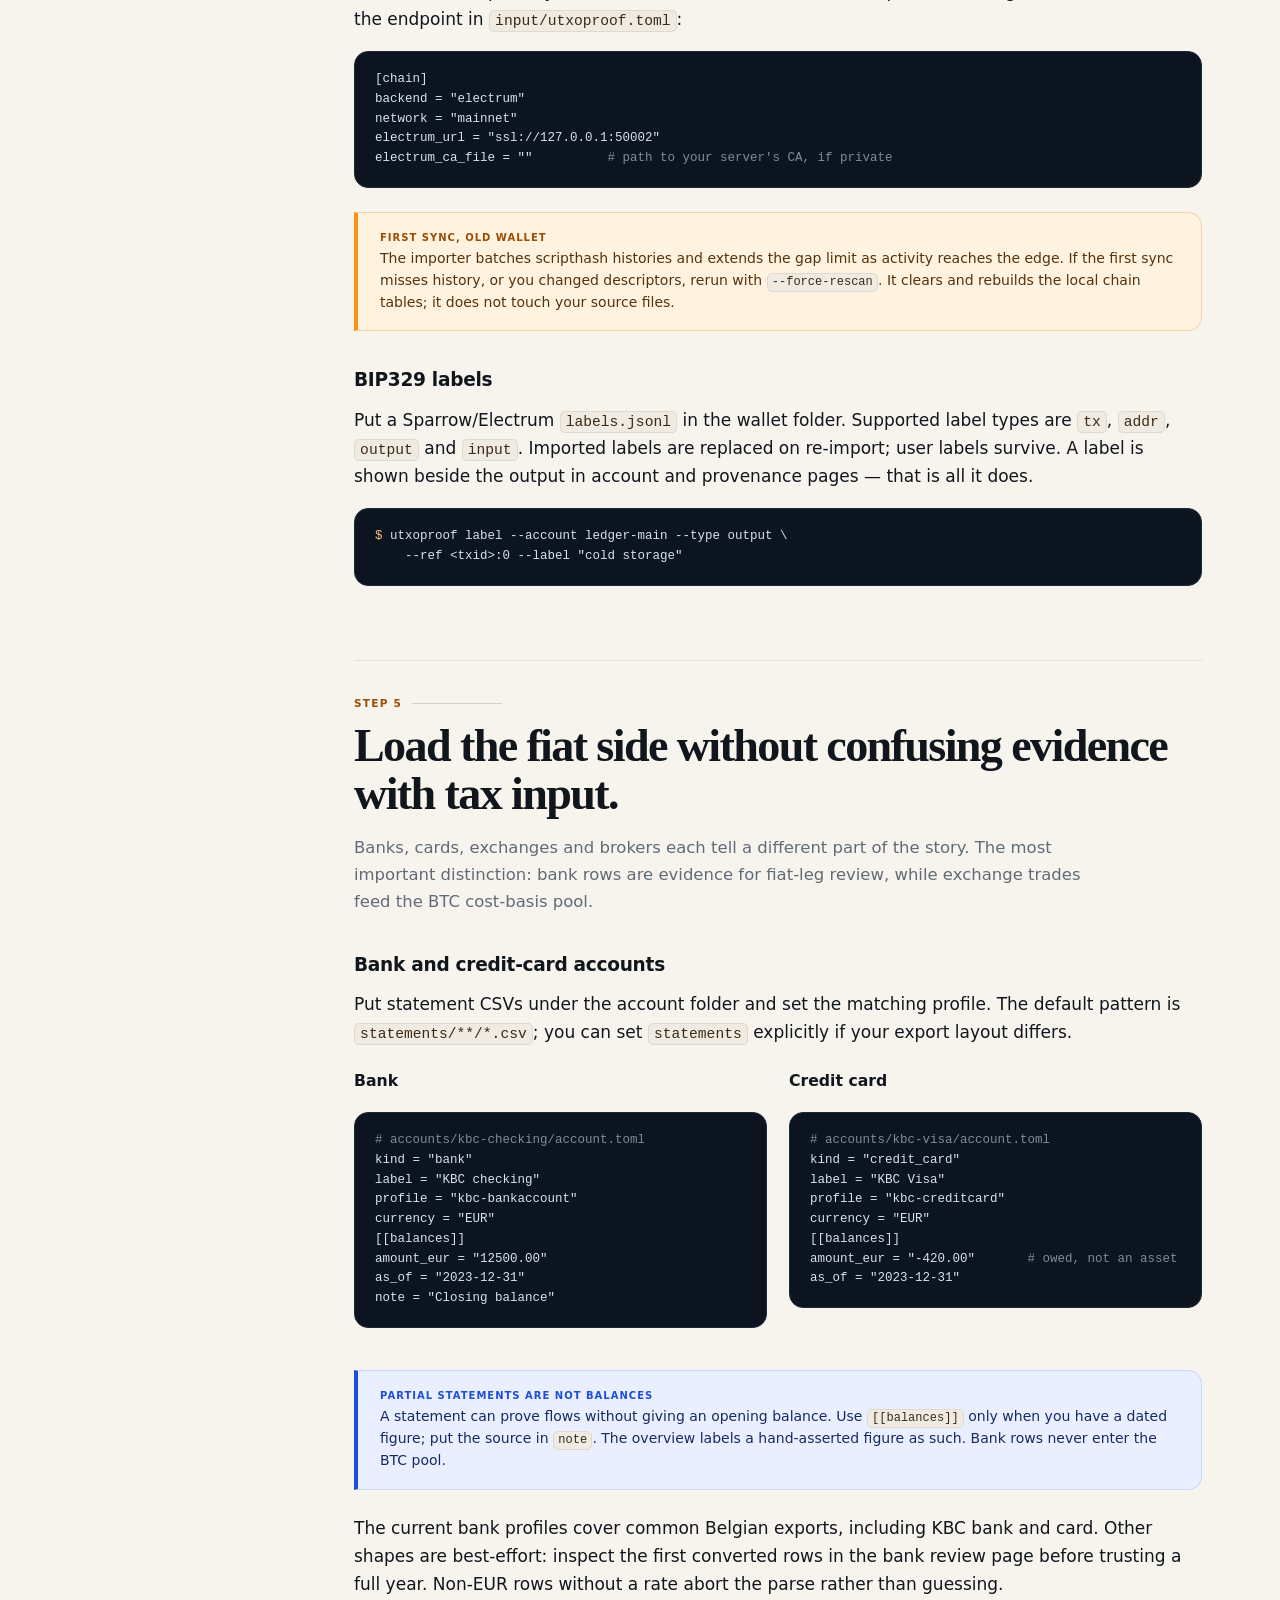
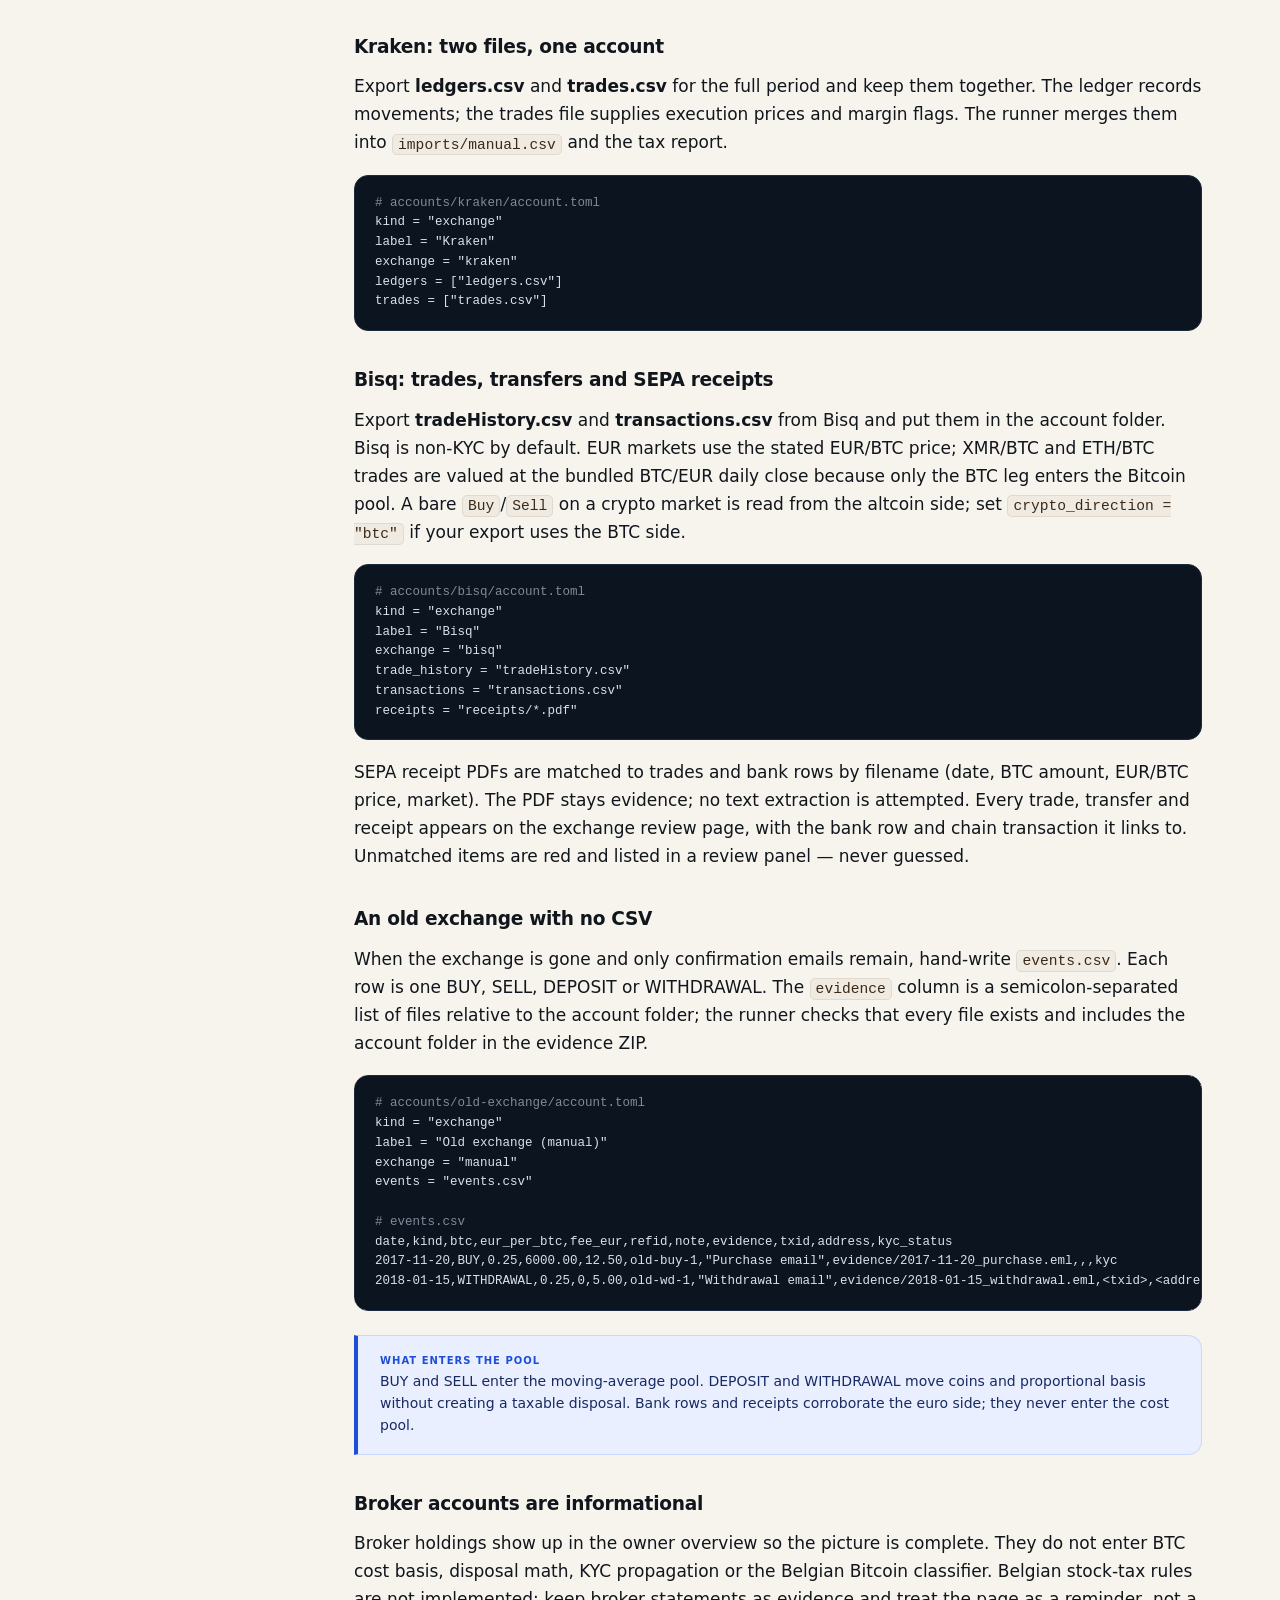
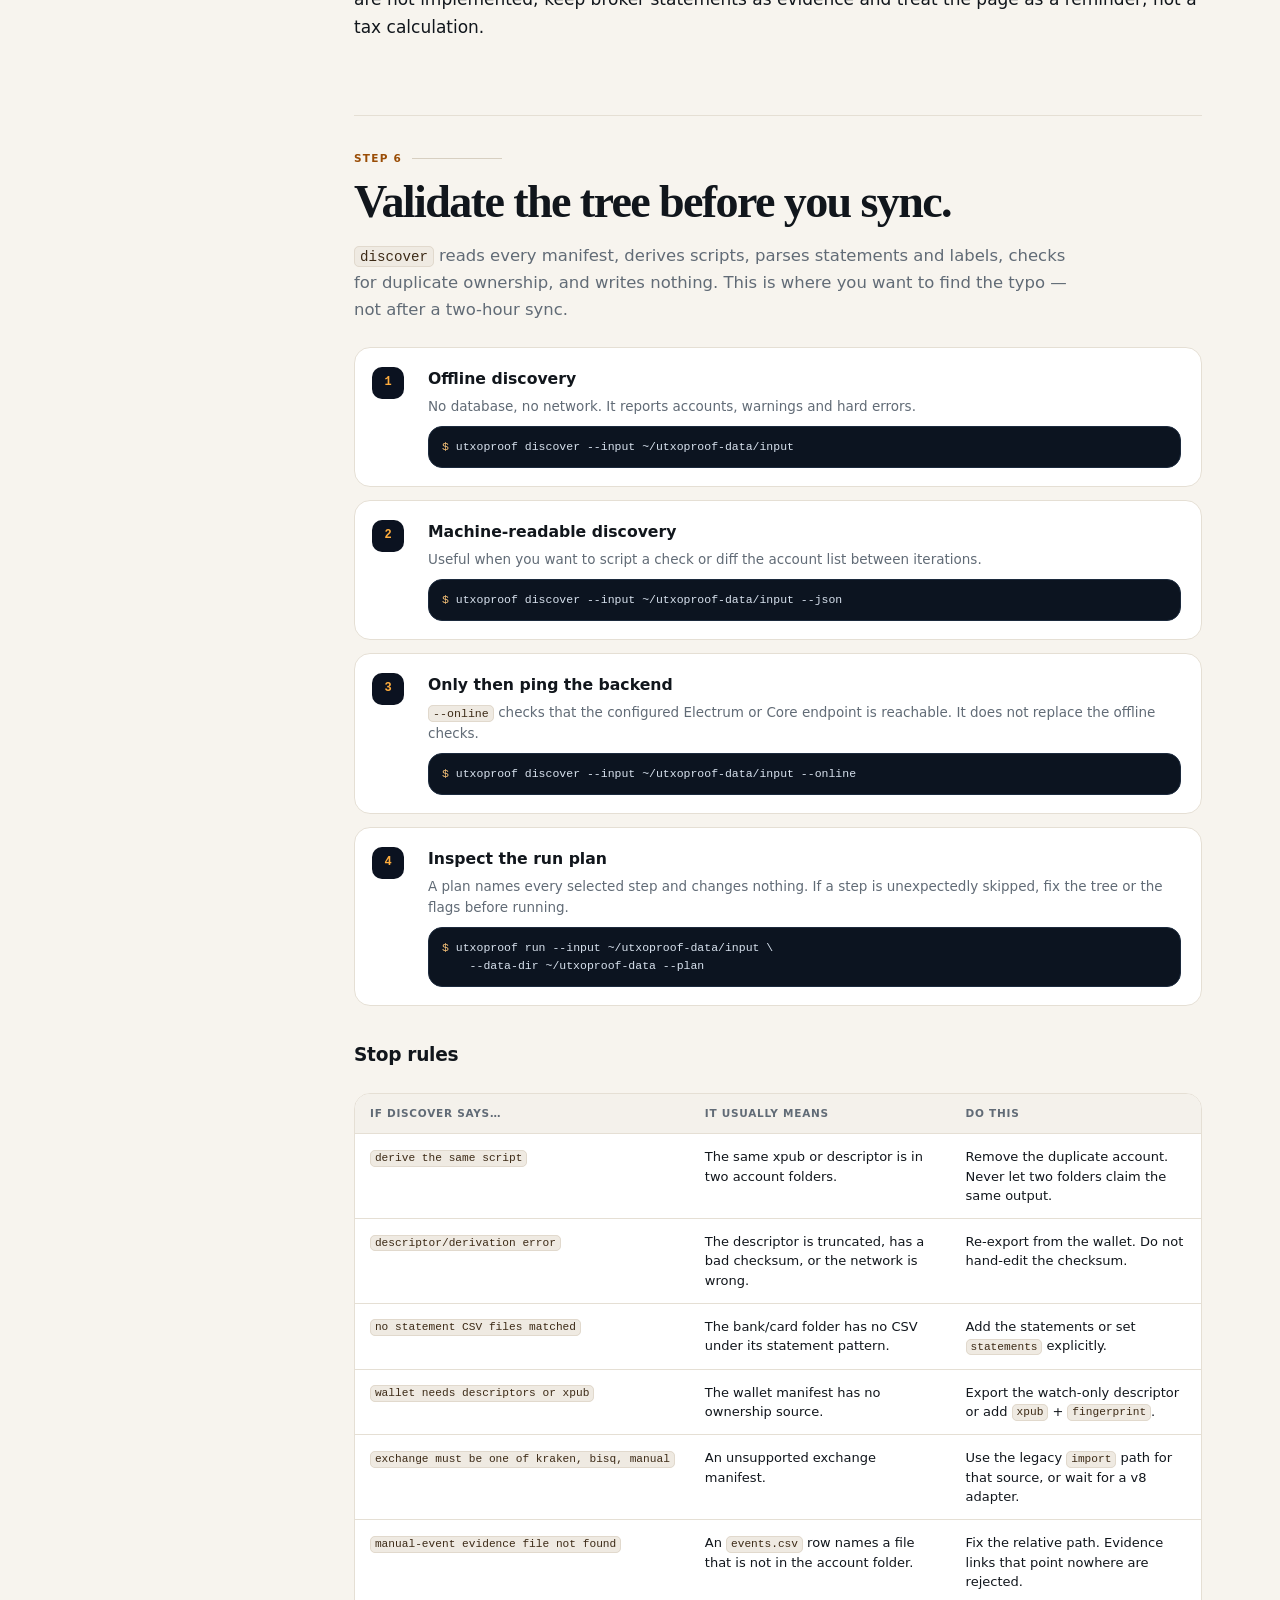
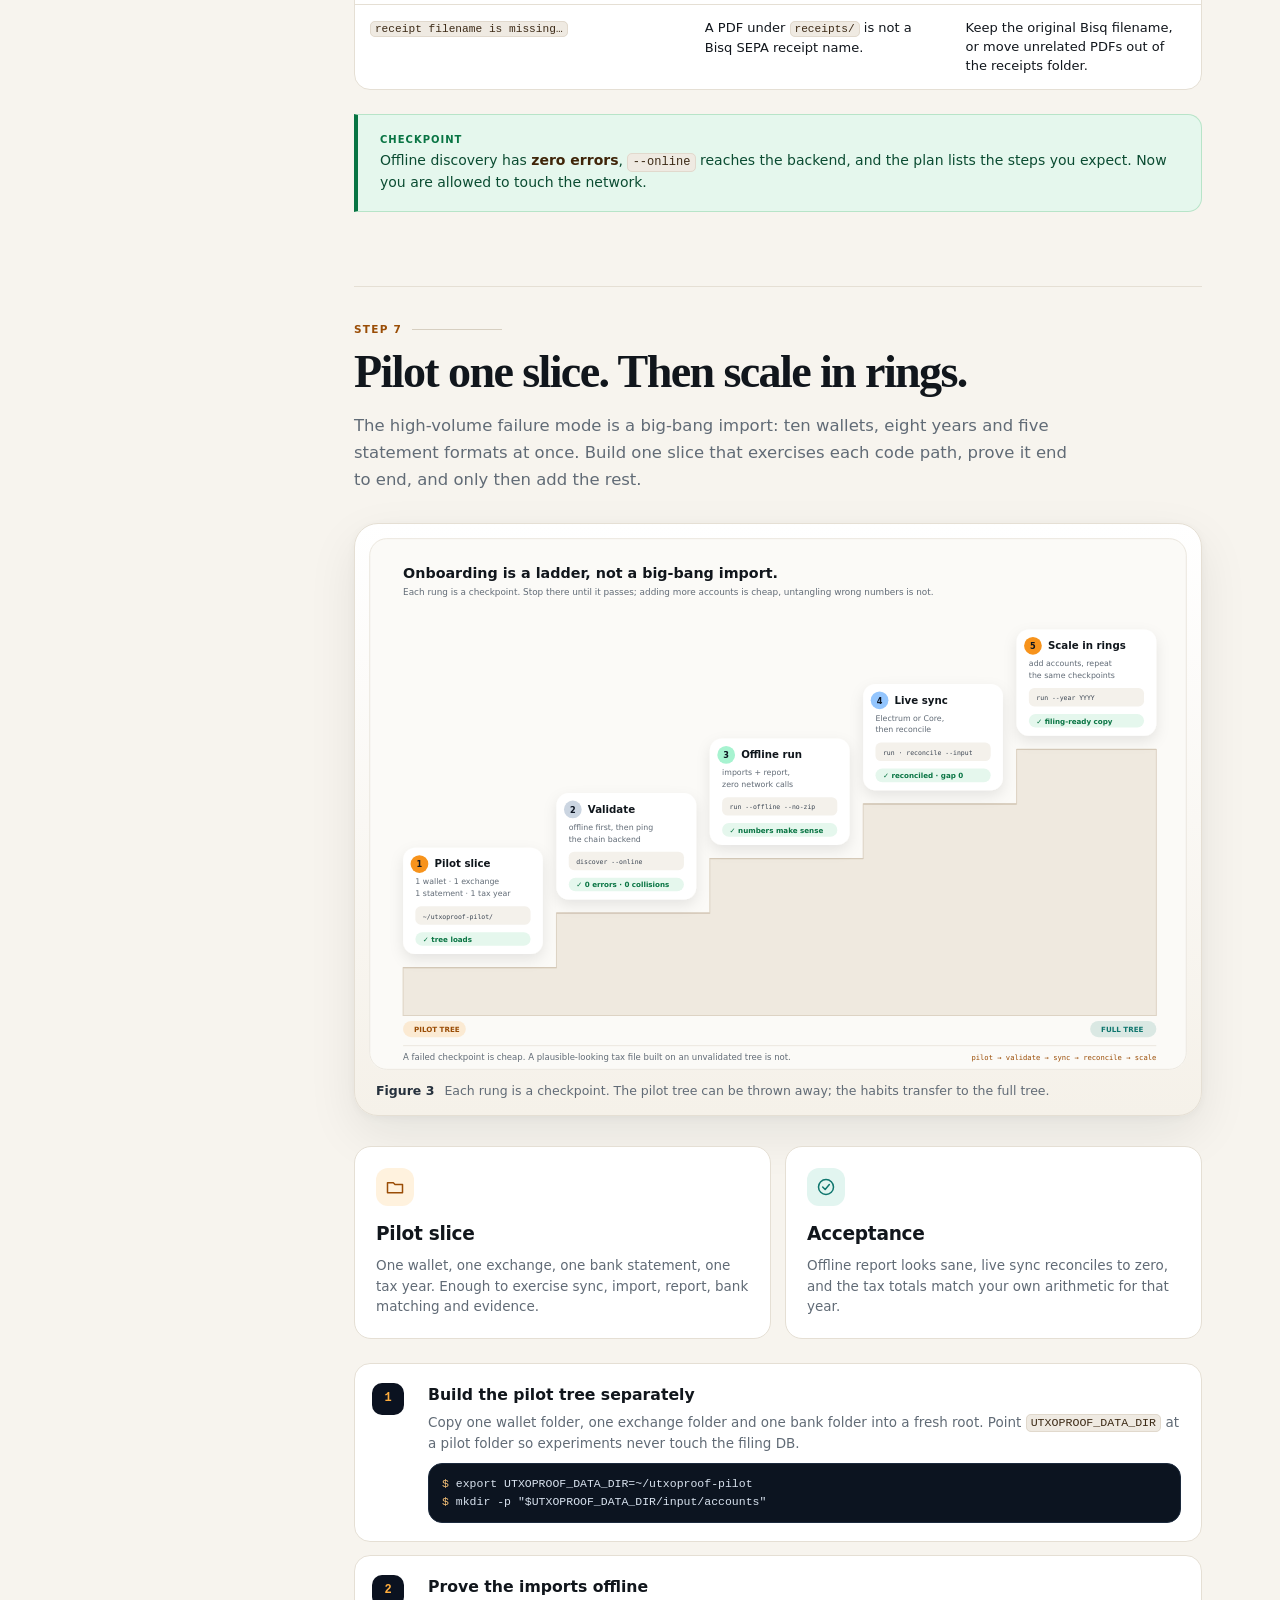
==== commit 1567de49: "Add Bisq and manual exchange imports with receipt and bank review - parse real Bisq tradeHistory.csv" ====
--- a/docs/guide/index.html
+++ b/docs/guide/index.html
@@ -155,7 +155,7 @@
 
           <div class="grid-3">
             <div class="card"><div class="icon"><svg aria-hidden="true"><use href="#i-wallet"></use></svg></div><h3>Chain ownership</h3><p>Descriptors, xpubs and BIP329 labels. This is the only pile that establishes which on-chain outputs are yours.</p></div>
-            <div class="card teal"><div class="icon"><svg aria-hidden="true"><use href="#i-exchange"></use></svg></div><h3>Fiat &amp; trades</h3><p>Bank statements, card statements, Kraken ledgers/trades and broker holdings. These explain the euros around the BTC.</p></div>
+            <div class="card teal"><div class="icon"><svg aria-hidden="true"><use href="#i-exchange"></use></svg></div><h3>Fiat &amp; trades</h3><p>Bank statements, card statements, Kraken, Bisq, manual exchange events and broker holdings. These explain the euros around the BTC.</p></div>
             <div class="card red"><div class="icon"><svg aria-hidden="true"><use href="#i-file"></use></svg></div><h3>Human evidence</h3><p>Withdrawal confirmations, emails, scans and screenshots. Attach them after the DB exists; originals stay untouched.</p></div>
           </div>
 
@@ -167,12 +167,14 @@
               <tbody>
                 <tr><td><strong>Exported descriptor</strong> or xpub</td><td><code>accounts/&lt;id&gt;/receive.txt</code> and <code>change.txt</code></td><td><span class="pill hot">wallet</span></td><td>Watch-only only. One folder per descriptor set; duplicate scripts across folders are a hard error.</td></tr>
                 <tr><td><strong>BIP329 labels</strong></td><td><code>accounts/&lt;id&gt;/labels.jsonl</code></td><td><span class="pill hot">wallet</span></td><td>Labels are display metadata. They never create ownership, tags or tax treatment.</td></tr>
-                <tr><td><strong>Kraken ledgers + trades</strong></td><td><code>ledgers.csv</code> and <code>trades.csv</code></td><td><span class="pill">exchange</span></td><td>Keep both files and all years. v8 account manifests currently support Kraken only.</td></tr>
+                <tr><td><strong>Kraken ledgers + trades</strong></td><td><code>ledgers.csv</code> and <code>trades.csv</code></td><td><span class="pill">exchange</span></td><td>Keep both files and all years.</td></tr>
+                <tr><td><strong>Bisq trade history + transfers</strong></td><td><code>tradeHistory.csv</code> and <code>transactions.csv</code></td><td><span class="pill">exchange</span></td><td>Non-KYC P2P. EUR and BTC-quoted crypto markets are supported; keep the SEPA receipt PDFs too.</td></tr>
+                <tr><td><strong>Old exchange with no CSV</strong></td><td><code>events.csv</code> + <code>evidence/</code></td><td><span class="pill">exchange</span></td><td>Hand-enter each buy/sell/deposit/withdrawal. List the email or PDF that proves it.</td></tr>
                 <tr><td><strong>Bank statement CSV</strong></td><td><code>accounts/&lt;id&gt;/statements/**/*.csv</code></td><td><span class="pill">bank</span></td><td>EUR only. A profile parser is required; a balance alone is not a bank account.</td></tr>
                 <tr><td><strong>Credit-card statement</strong></td><td><code>accounts/&lt;id&gt;/statements/**/*.csv</code></td><td><span class="pill">credit_card</span></td><td>A card is a liability. Put the owed balance in as a negative amount.</td></tr>
                 <tr><td><strong>Broker holdings</strong></td><td><code>account.toml</code> → <code>[[holdings]]</code></td><td><span class="pill">broker</span></td><td>Informational only. It never enters BTC tax math.</td></tr>
                 <tr><td><strong>PDFs, scans, emails</strong></td><td><code>utxoproof attach</code> after the DB exists</td><td><span class="pill">evidence</span></td><td>Originals are copied and hashed; re-attaching identical content is a no-op.</td></tr>
-                <tr><td><strong>Coinbase / Binance / Bisq / manual CSV</strong></td><td>Legacy <code>import</code> → <code>manual.csv</code></td><td><span class="pill info">legacy path</span></td><td>Convert with <code>utxoproof import</code> and use the report path until a v8 exchange adapter lands.</td></tr>
+                <tr><td><strong>Coinbase / Binance</strong></td><td>Legacy <code>import</code> → <code>manual.csv</code></td><td><span class="pill info">legacy path</span></td><td>Convert with <code>utxoproof import</code> and use the report path until a v8 exchange adapter lands.</td></tr>
               </tbody>
             </table>
           </div>
@@ -454,9 +456,32 @@
 exchange = "kraken"
 ledgers = ["ledgers.csv"]
 trades = ["trades.csv"]</pre>
-          <div class="callout danger">
-            <span class="label">Current v8 limit</span>
-            <p>Exchange account folders currently support <strong>Kraken only</strong>. Coinbase, Binance and Bisq histories can be converted with <code>utxoproof import --type ...</code> and used through the legacy report path, but they do not yet produce a v8 exchange account page. Do not label a non-Kraken export as Kraken to force it through.</p>
+          <h3>Bisq: trades, transfers and SEPA receipts</h3>
+          <p>Export <strong>tradeHistory.csv</strong> and <strong>transactions.csv</strong> from Bisq and put them in the account folder. Bisq is non-KYC by default. EUR markets use the stated EUR/BTC price; XMR/BTC and ETH/BTC trades are valued at the bundled BTC/EUR daily close because only the BTC leg enters the Bitcoin pool. A bare <code>Buy</code>/<code>Sell</code> on a crypto market is read from the altcoin side; set <code>crypto_direction = "btc"</code> if your export uses the BTC side.</p>
+          <pre><span class="c"># accounts/bisq/account.toml</span>
+kind = "exchange"
+label = "Bisq"
+exchange = "bisq"
+trade_history = "tradeHistory.csv"
+transactions = "transactions.csv"
+receipts = "receipts/*.pdf"</pre>
+          <p>SEPA receipt PDFs are matched to trades and bank rows by filename (date, BTC amount, EUR/BTC price, market). The PDF stays evidence; no text extraction is attempted. Every trade, transfer and receipt appears on the exchange review page, with the bank row and chain transaction it links to. Unmatched items are red and listed in a review panel — never guessed.</p>
+
+          <h3>An old exchange with no CSV</h3>
+          <p>When the exchange is gone and only confirmation emails remain, hand-write <code>events.csv</code>. Each row is one BUY, SELL, DEPOSIT or WITHDRAWAL. The <code>evidence</code> column is a semicolon-separated list of files relative to the account folder; the runner checks that every file exists and includes the account folder in the evidence ZIP.</p>
+          <pre><span class="c"># accounts/old-exchange/account.toml</span>
+kind = "exchange"
+label = "Old exchange (manual)"
+exchange = "manual"
+events = "events.csv"
+
+<span class="c"># events.csv</span>
+date,kind,btc,eur_per_btc,fee_eur,refid,note,evidence,txid,address,kyc_status
+2017-11-20,BUY,0.25,6000.00,12.50,old-buy-1,"Purchase email",evidence/2017-11-20_purchase.eml,,,kyc
+2018-01-15,WITHDRAWAL,0.25,0,5.00,old-wd-1,"Withdrawal email",evidence/2018-01-15_withdrawal.eml,&lt;txid&gt;,&lt;address&gt;,kyc</pre>
+          <div class="callout info">
+            <span class="label">What enters the pool</span>
+            <p>BUY and SELL enter the moving-average pool. DEPOSIT and WITHDRAWAL move coins and proportional basis without creating a taxable disposal. Bank rows and receipts corroborate the euro side; they never enter the cost pool.</p>
           </div>
 
           <h3>Broker accounts are informational</h3>
@@ -509,7 +534,9 @@
                 <tr><td><code>descriptor/derivation error</code></td><td>The descriptor is truncated, has a bad checksum, or the network is wrong.</td><td>Re-export from the wallet. Do not hand-edit the checksum.</td></tr>
                 <tr><td><code>no statement CSV files matched</code></td><td>The bank/card folder has no CSV under its statement pattern.</td><td>Add the statements or set <code>statements</code> explicitly.</td></tr>
                 <tr><td><code>wallet needs descriptors or xpub</code></td><td>The wallet manifest has no ownership source.</td><td>Export the watch-only descriptor or add <code>xpub</code> + <code>fingerprint</code>.</td></tr>
-                <tr><td><code>exchange must be one of kraken</code></td><td>An unsupported exchange manifest.</td><td>Use the legacy <code>import</code> path for that source, or wait for a v8 adapter.</td></tr>
+                <tr><td><code>exchange must be one of kraken, bisq, manual</code></td><td>An unsupported exchange manifest.</td><td>Use the legacy <code>import</code> path for that source, or wait for a v8 adapter.</td></tr>
+                <tr><td><code>manual-event evidence file not found</code></td><td>An <code>events.csv</code> row names a file that is not in the account folder.</td><td>Fix the relative path. Evidence links that point nowhere are rejected.</td></tr>
+                <tr><td><code>receipt filename is missing…</code></td><td>A PDF under <code>receipts/</code> is not a Bisq SEPA receipt name.</td><td>Keep the original Bisq filename, or move unrelated PDFs out of the receipts folder.</td></tr>
               </tbody>
             </table>
           </div>
@@ -656,6 +683,13 @@
               </div>
               <div class="body"><h4>Bank review</h4><p>Matched and unmatched fiat legs, with the source row kept.</p><span class="open">Open demo →</span></div>
             </a>
+            <a class="preview" href="../v8/exchange/index.html">
+              <div class="shot">
+                <div class="chrome"><i></i><i></i><i></i></div>
+                <div class="mini"><div class="list"><span></span><span></span><span></span><span></span></div><div class="donut"></div></div>
+              </div>
+              <div class="body"><h4>Exchange review</h4><p>Bisq trades, SEPA receipts and the bank rows that corroborate them.</p><span class="open">Open demo →</span></div>
+            </a>
             <a class="preview" href="../v8/2023/report.html">
               <div class="shot dark">
                 <div class="chrome"><i></i><i></i><i></i></div>
@@ -703,7 +737,8 @@
             <table>
               <thead><tr><th>Area</th><th>Current behaviour</th><th>What to do</th></tr></thead>
               <tbody>
-                <tr><td><strong>Exchange folders</strong></td><td>Kraken only in v8 account manifests.</td><td>Use <code>utxoproof import</code> and the legacy report path for Coinbase, Binance or Bisq until an adapter lands.</td></tr>
+                <tr><td><strong>Exchange folders</strong></td><td>Kraken, Bisq and manual events in v8. Coinbase/Binance remain legacy imports.</td><td>Use <code>utxoproof import</code> and the legacy report path for Coinbase or Binance until an adapter lands.</td></tr>
+                <tr><td><strong>Bisq receipts</strong></td><td>Matching reads the deterministic PDF filename, not the PDF text.</td><td>Keep the original Bisq export filename. Unmatched receipts stay visible in red.</td></tr>
                 <tr><td><strong>Bank statements</strong></td><td>EUR only. Profiles are alias-driven and some shapes are best-effort.</td><td>Inspect the bank review for the first statement of each profile. Non-EUR rows without a rate abort rather than guess.</td></tr>
                 <tr><td><strong>Broker holdings</strong></td><td>Informational only; no Belgian stock tax.</td><td>Keep statements as evidence; do not treat the overview as a stock-tax report.</td></tr>
                 <tr><td><strong>Ownership</strong></td><td>Descriptors and derived scripts only; labels never own.</td><td>Export watch-only descriptors. Duplicate scripts across accounts are a hard error.</td></tr>
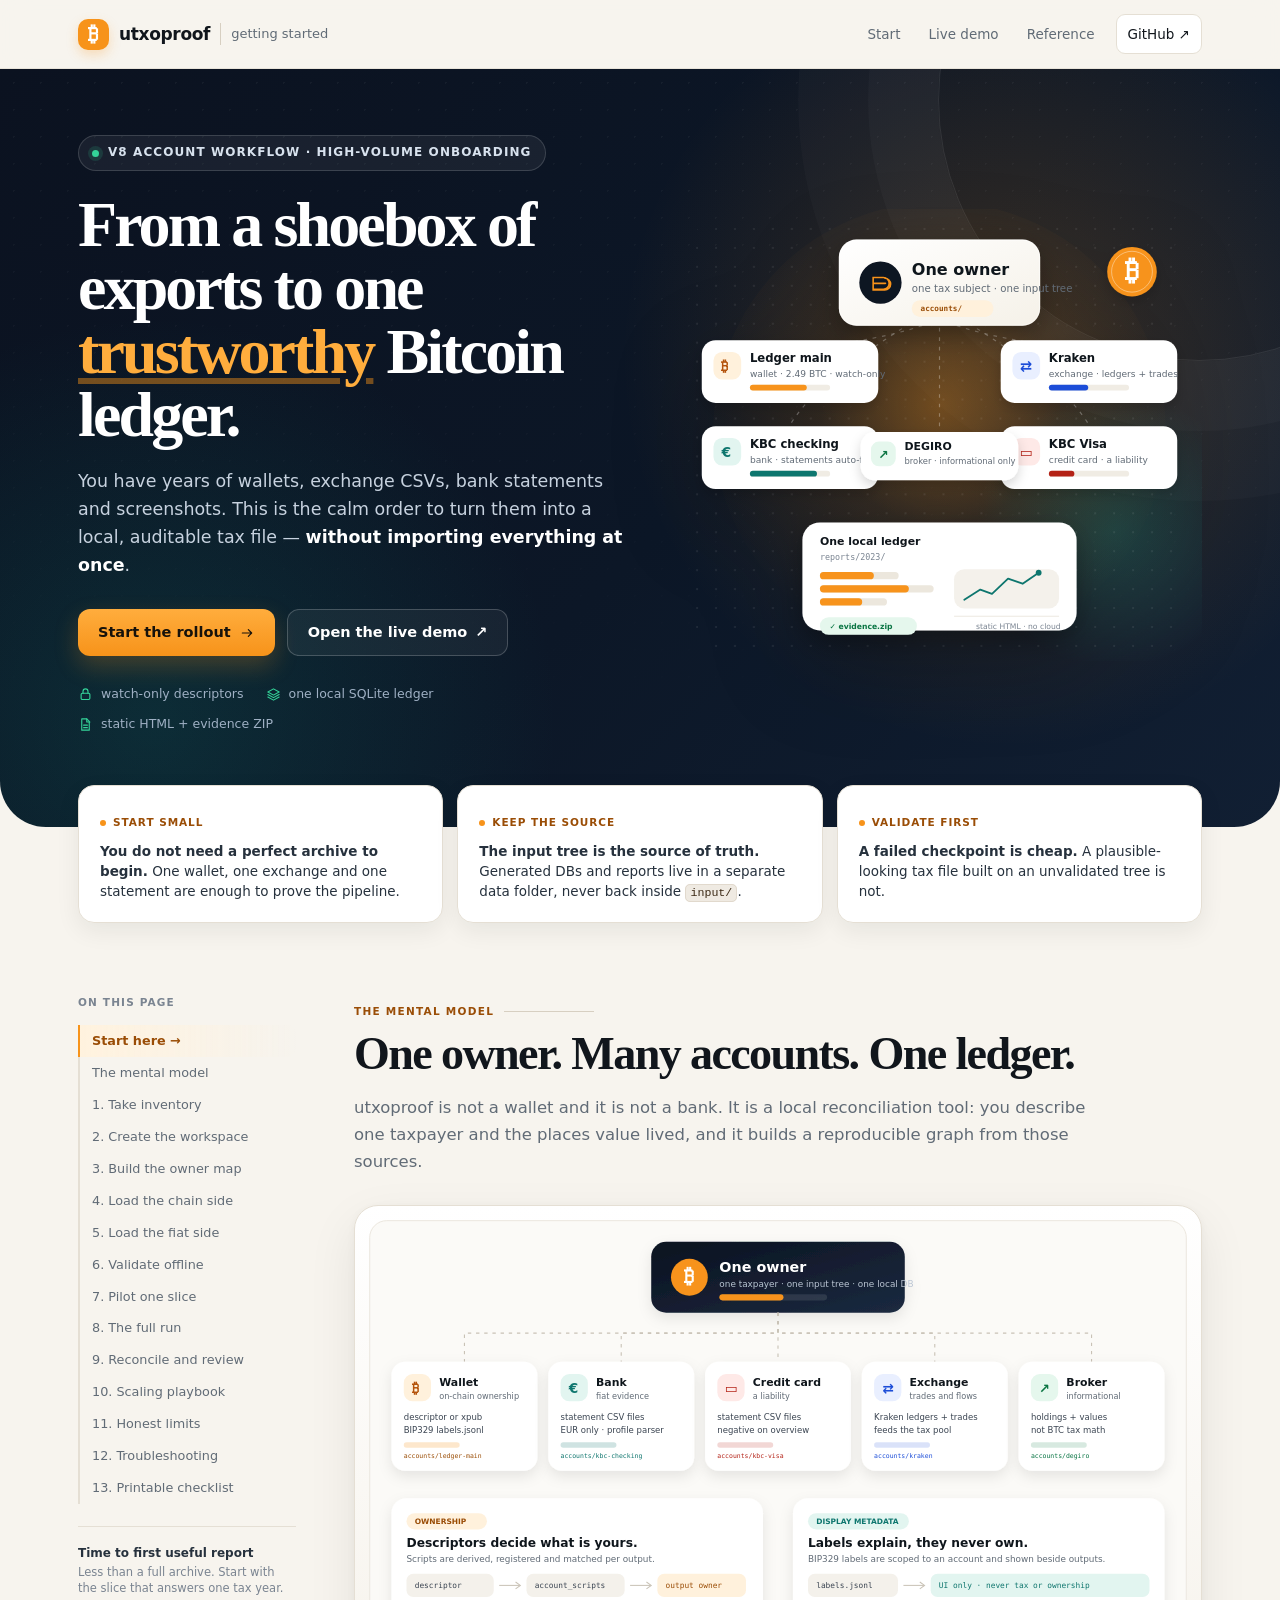
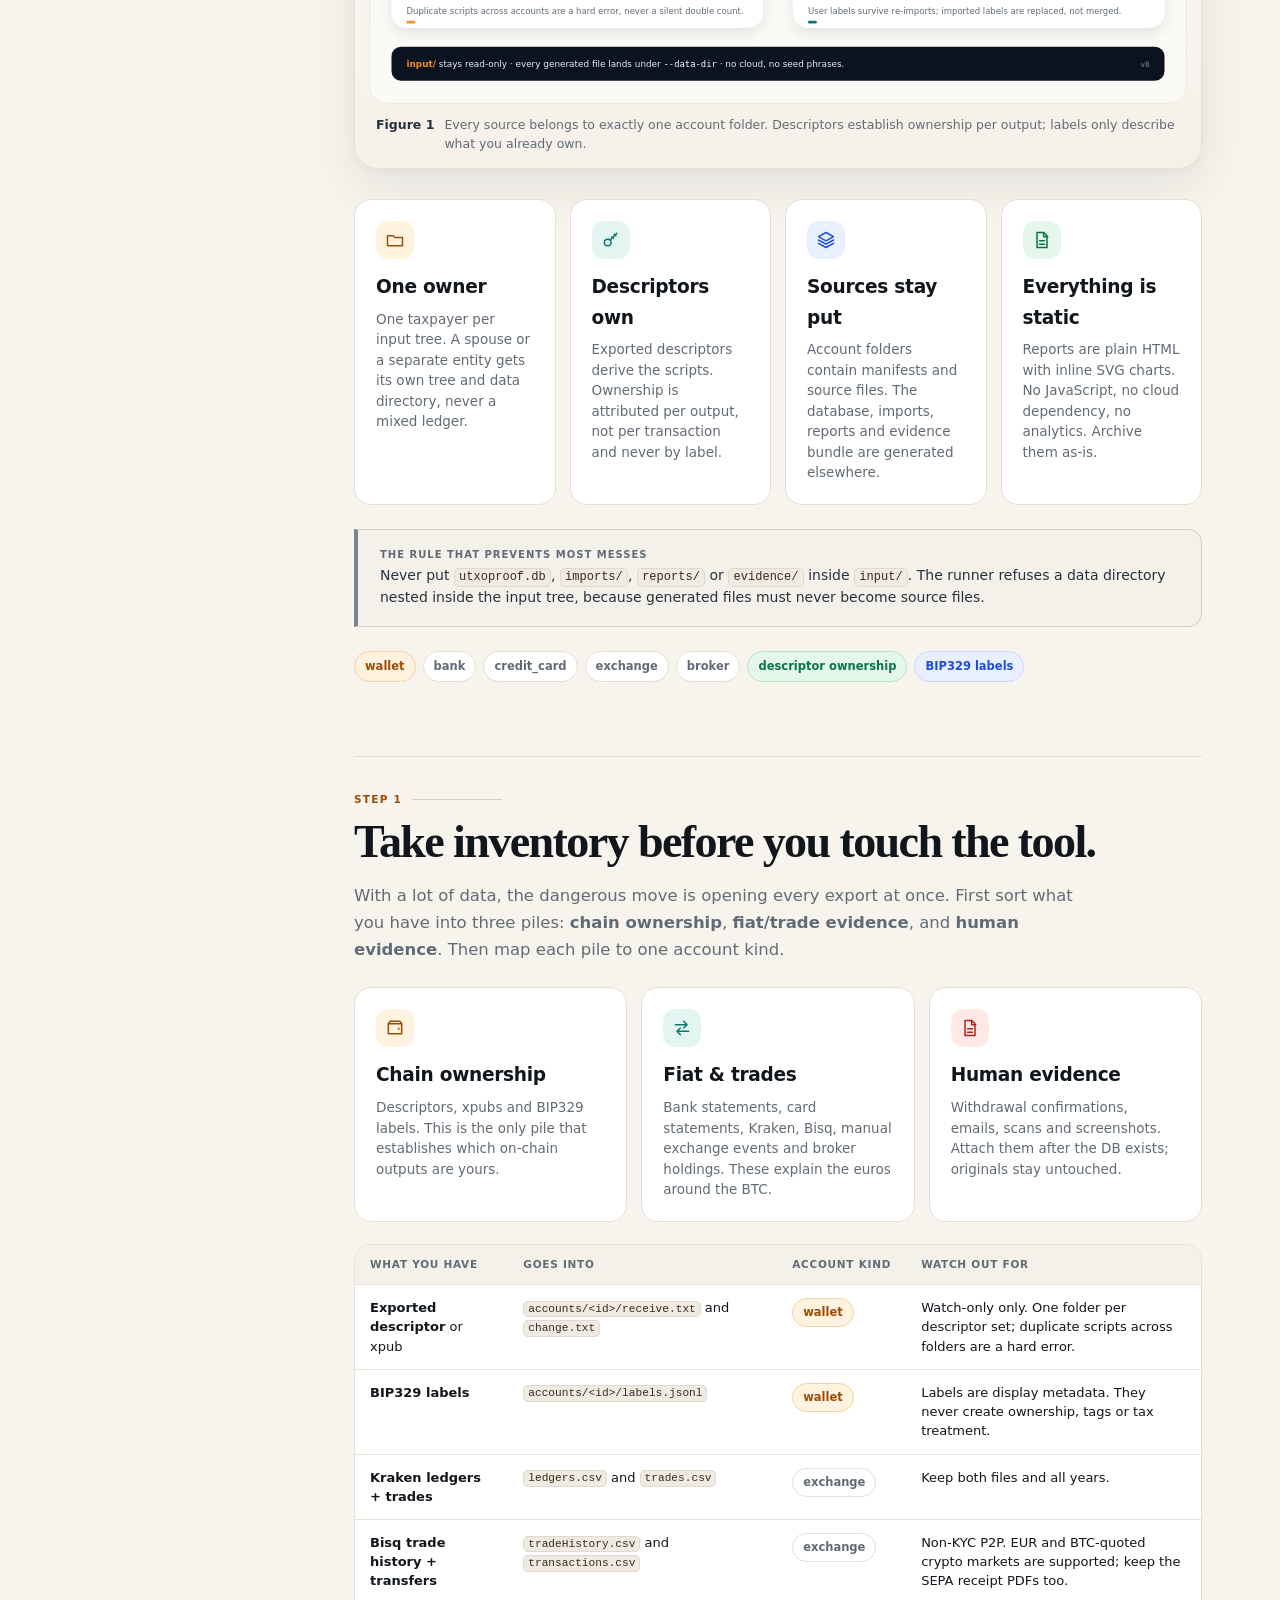
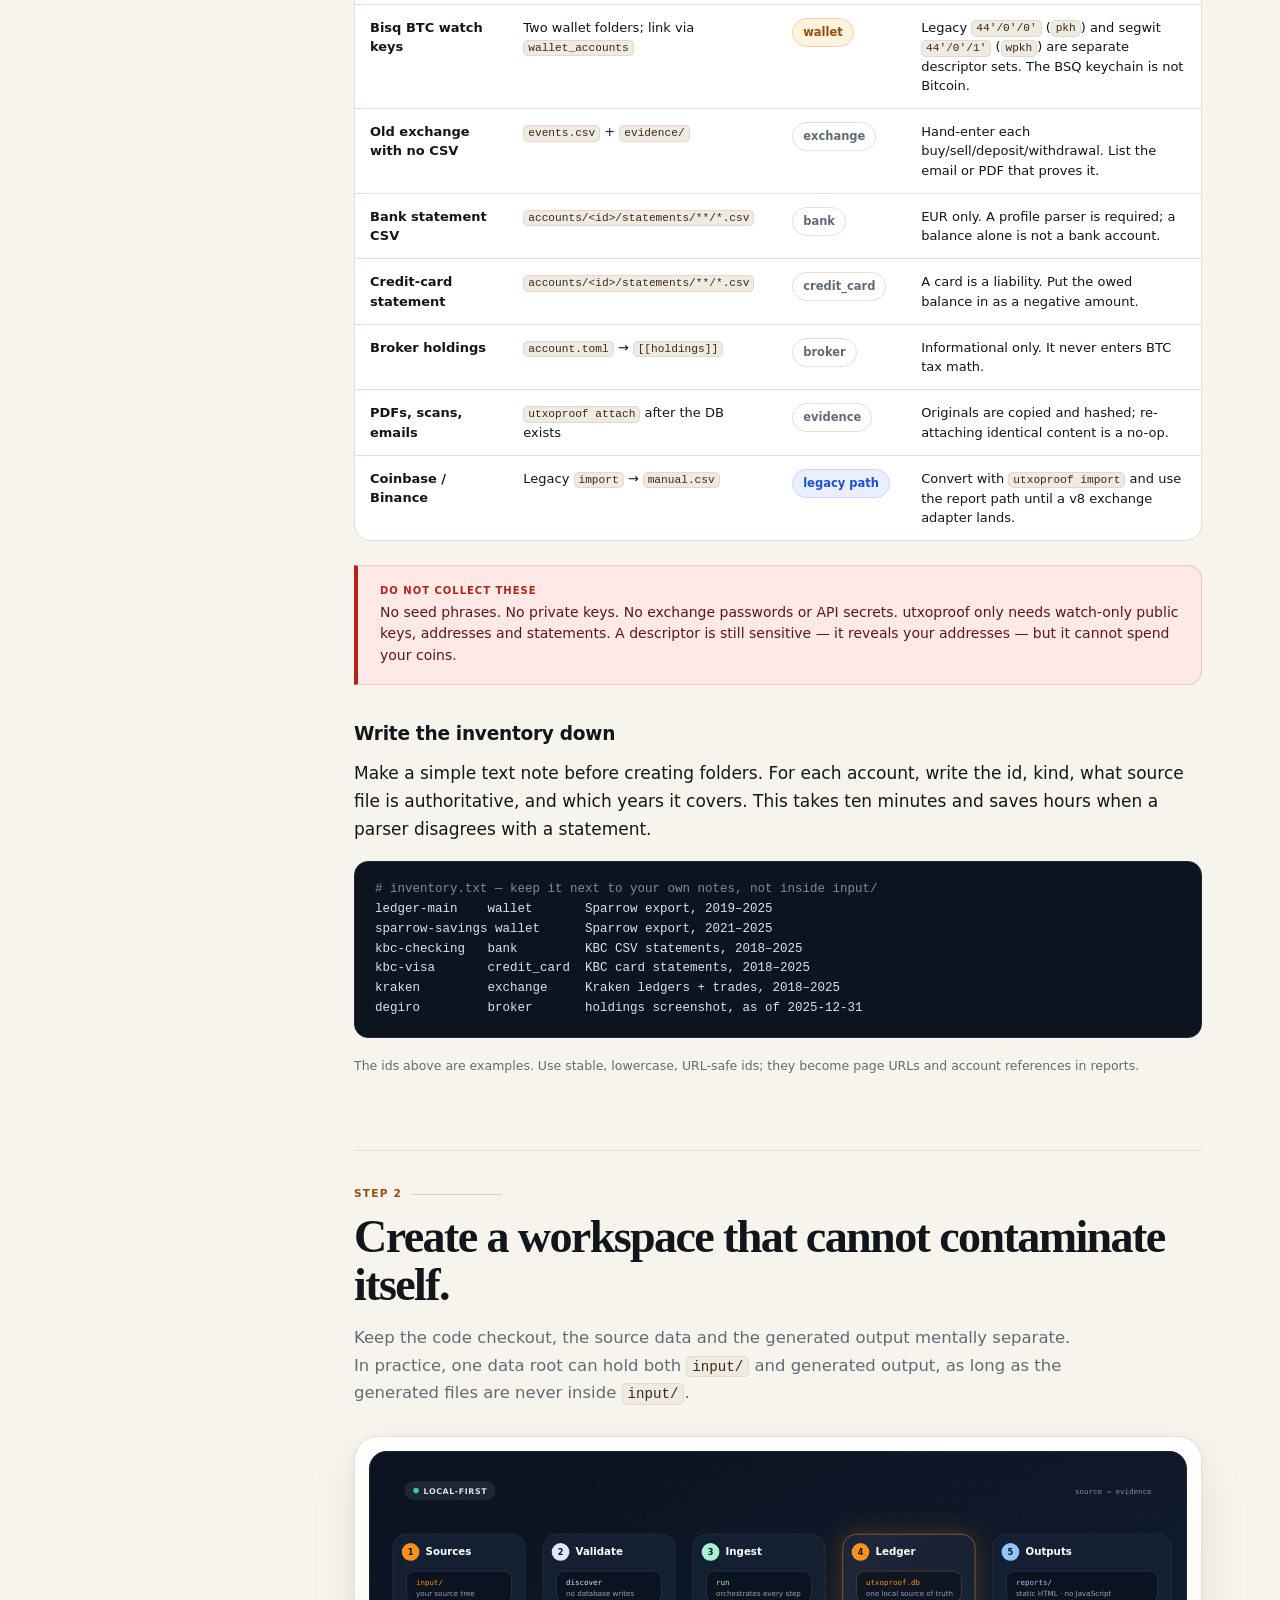
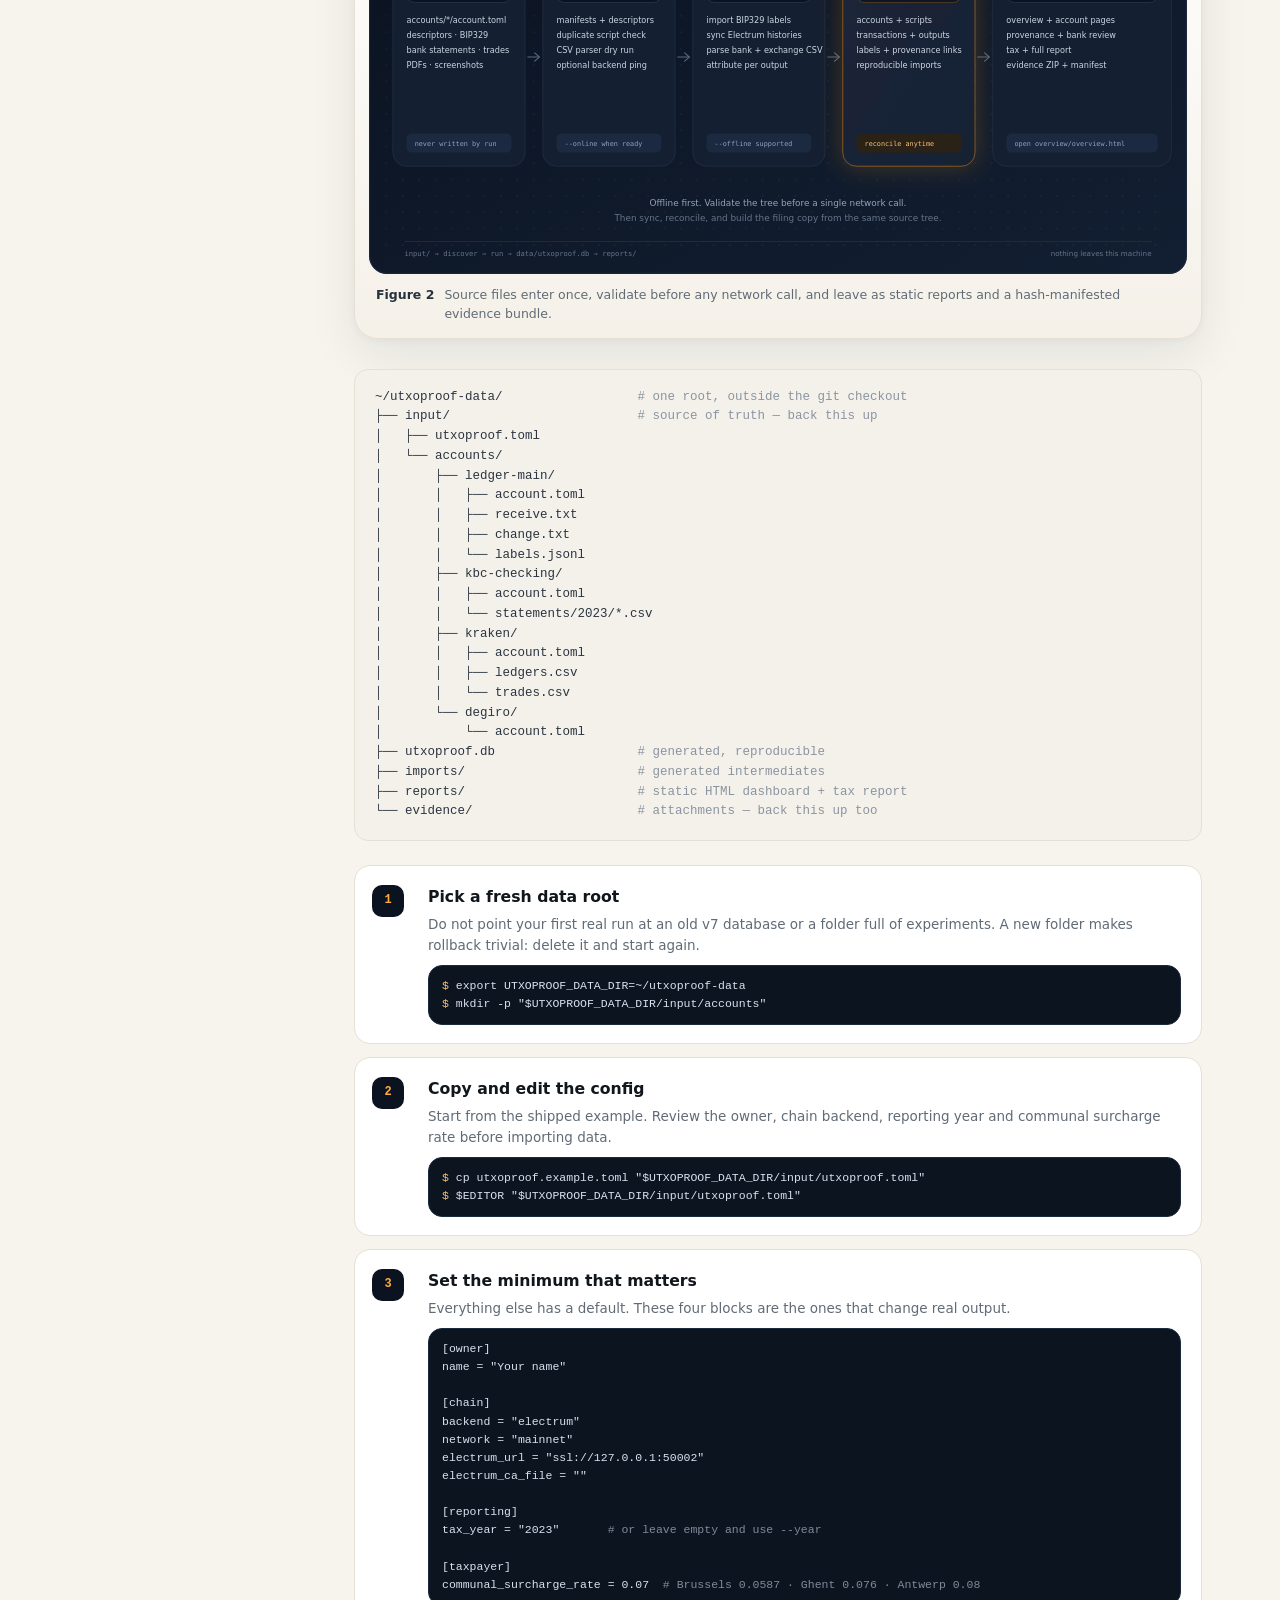
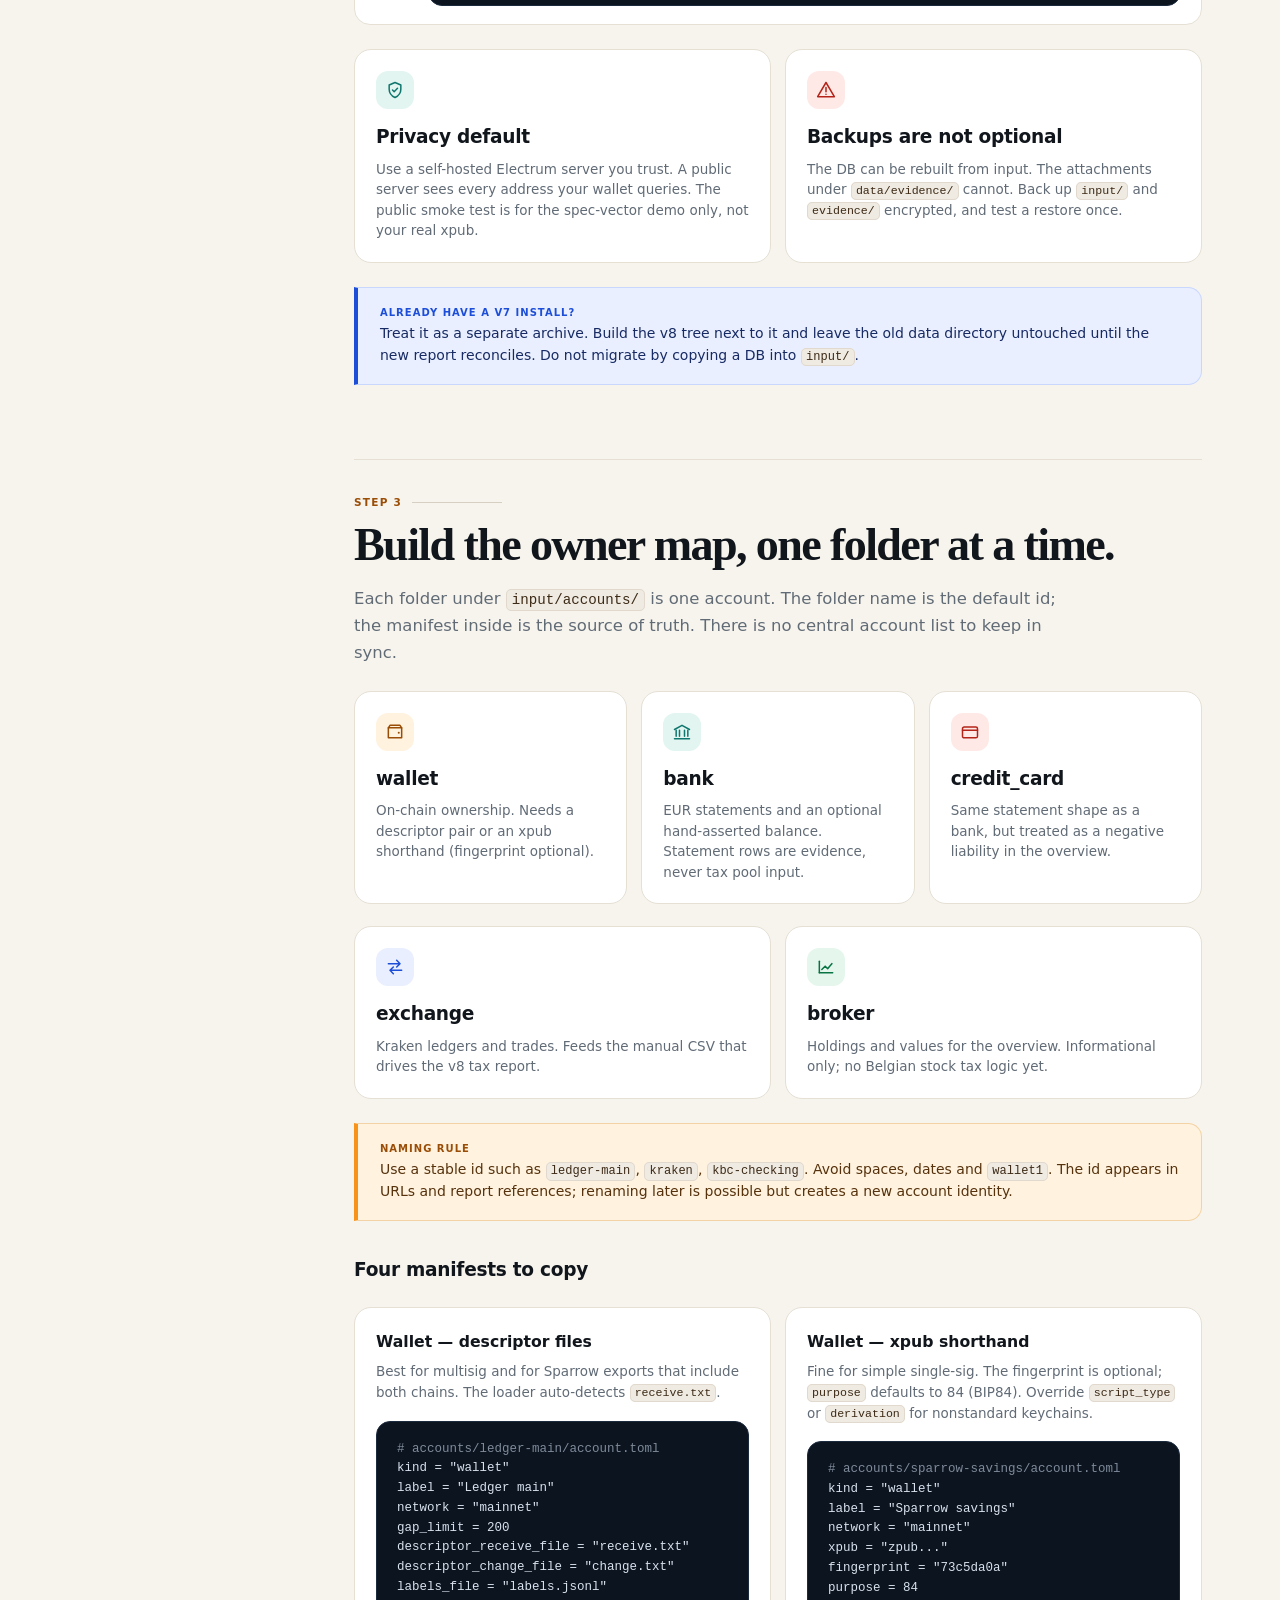
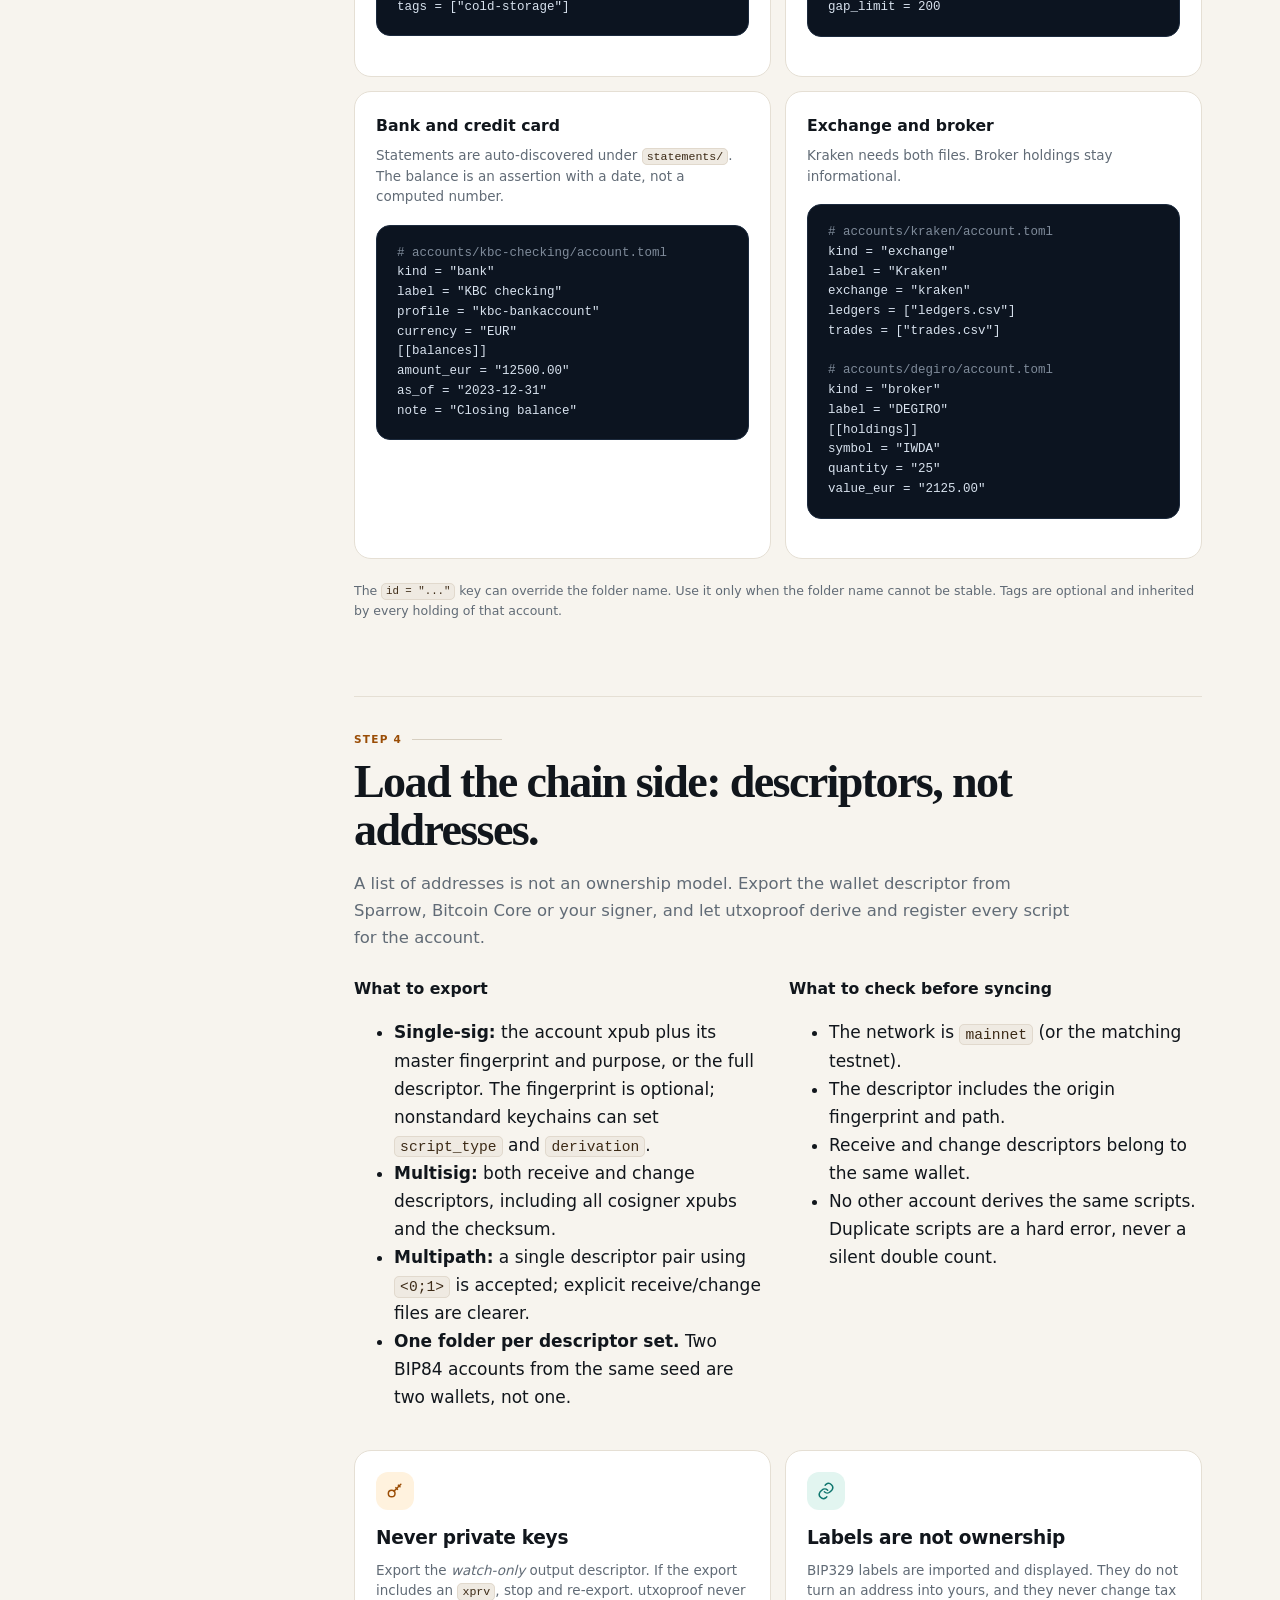
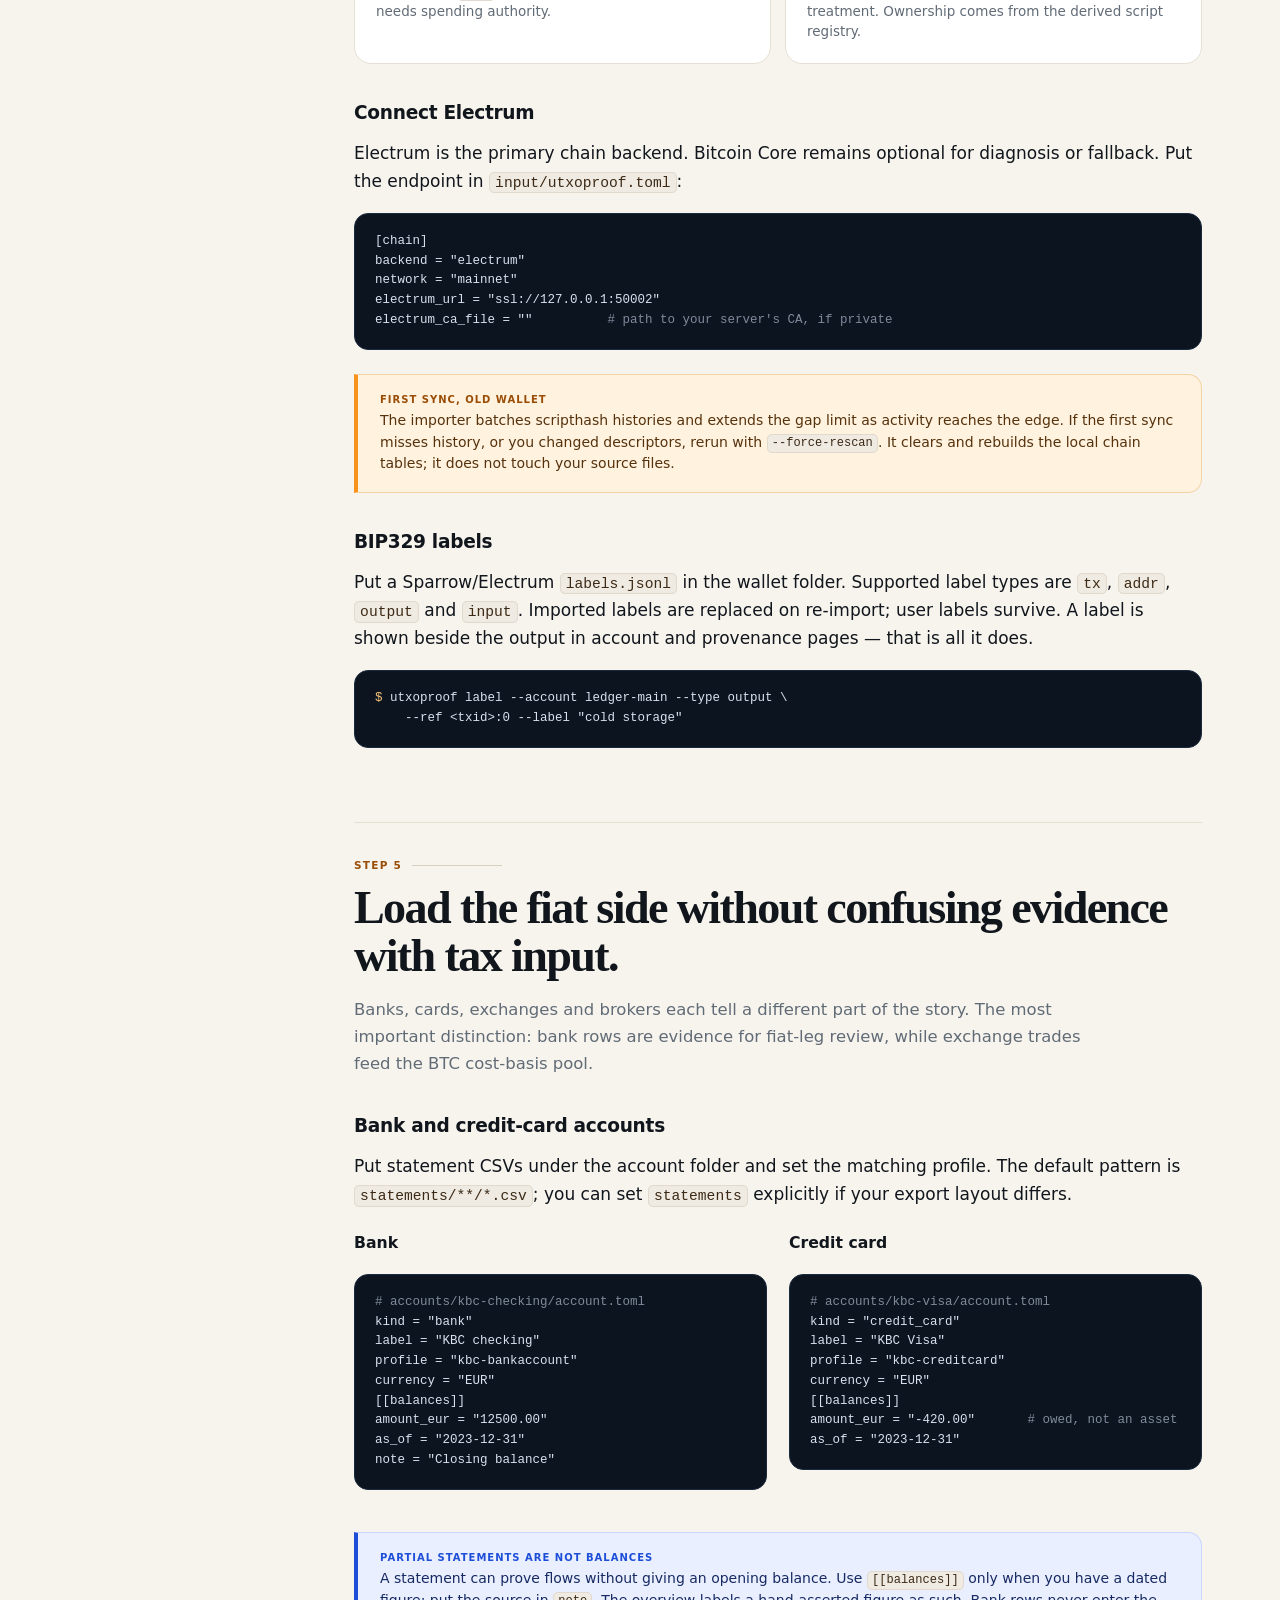
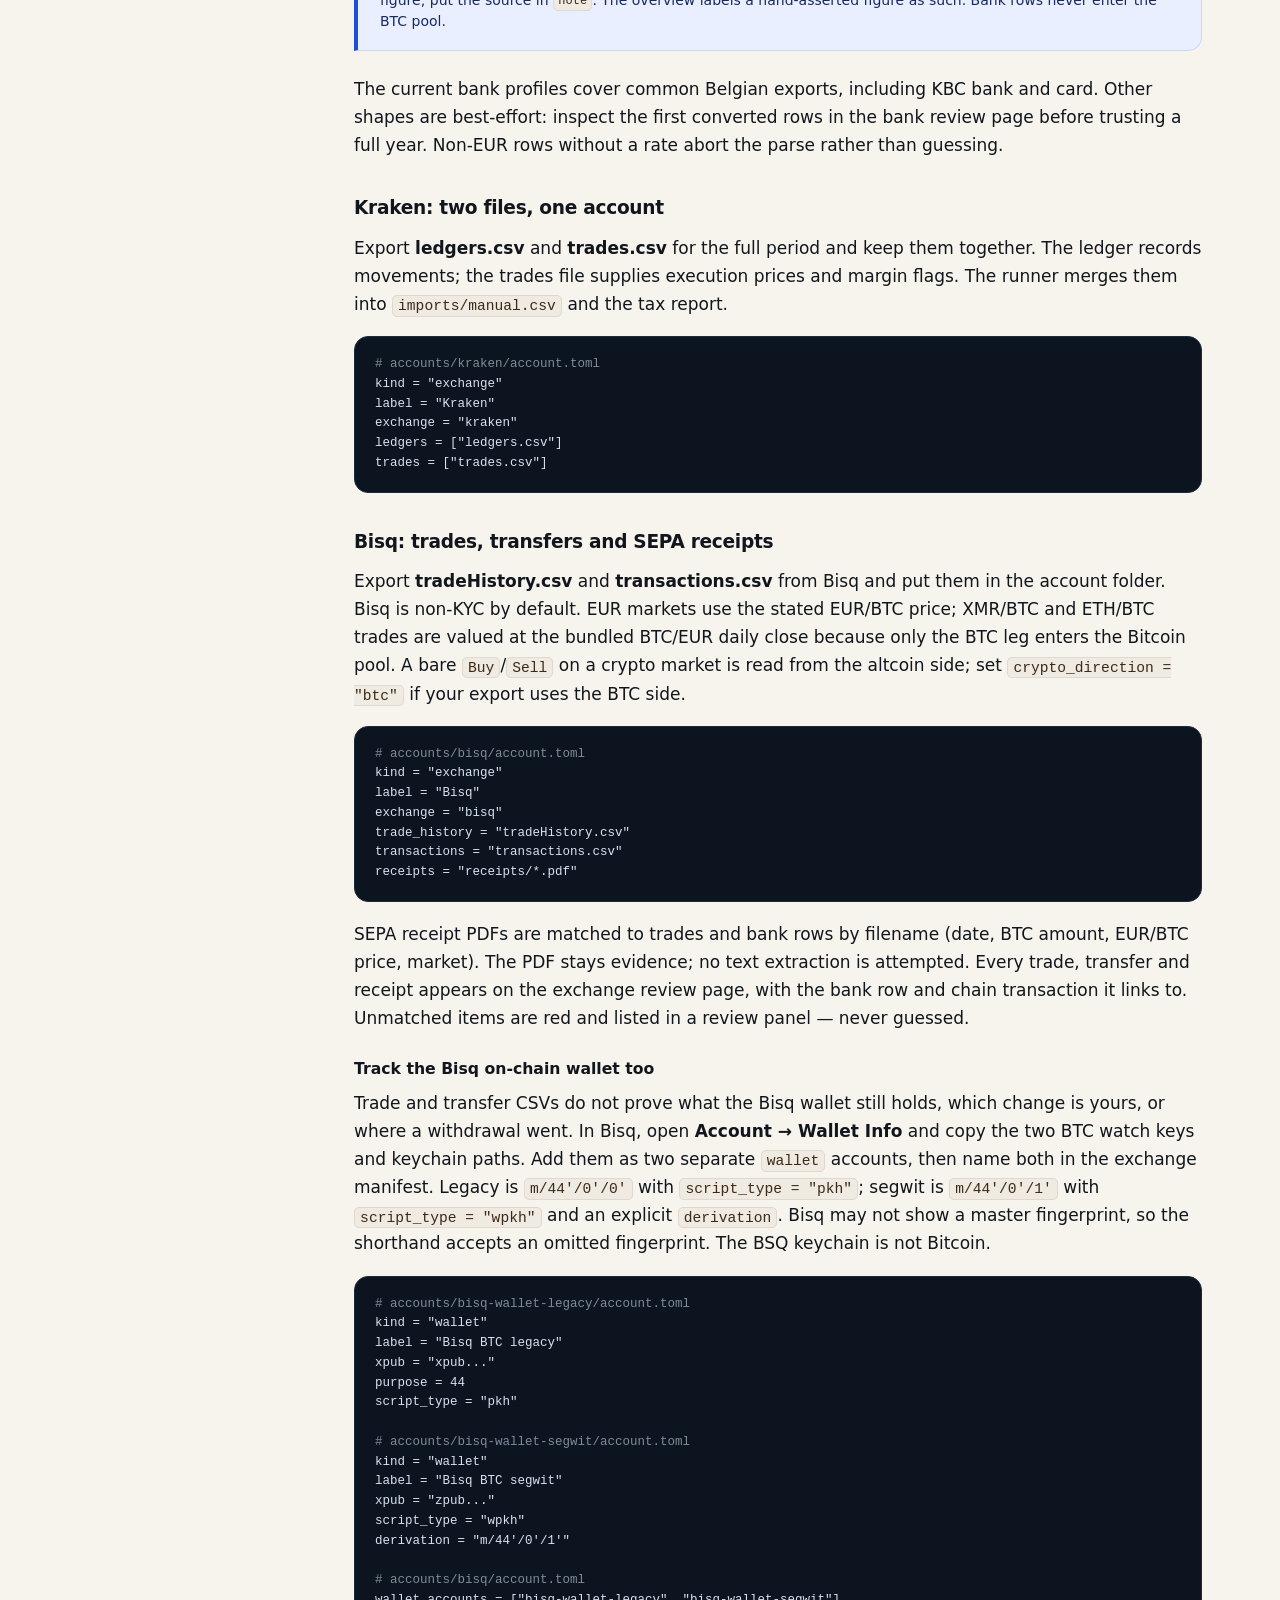
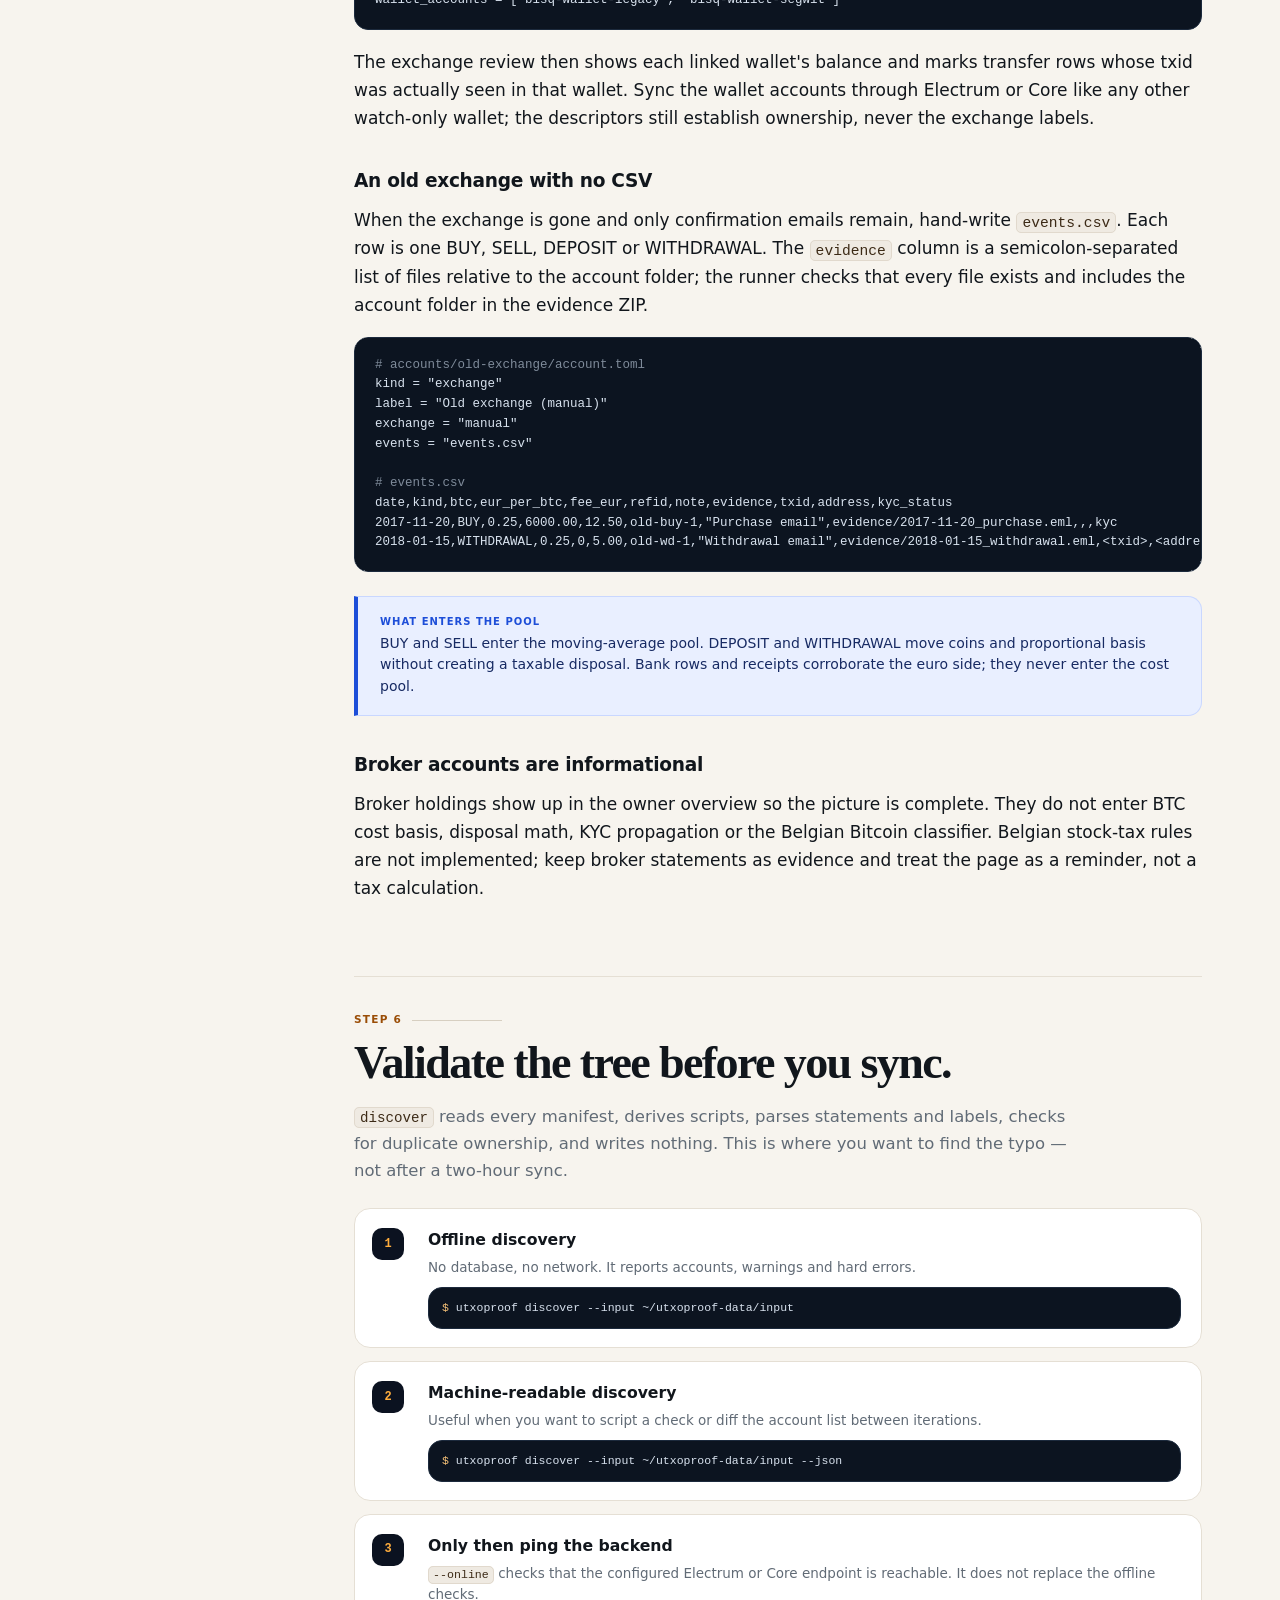
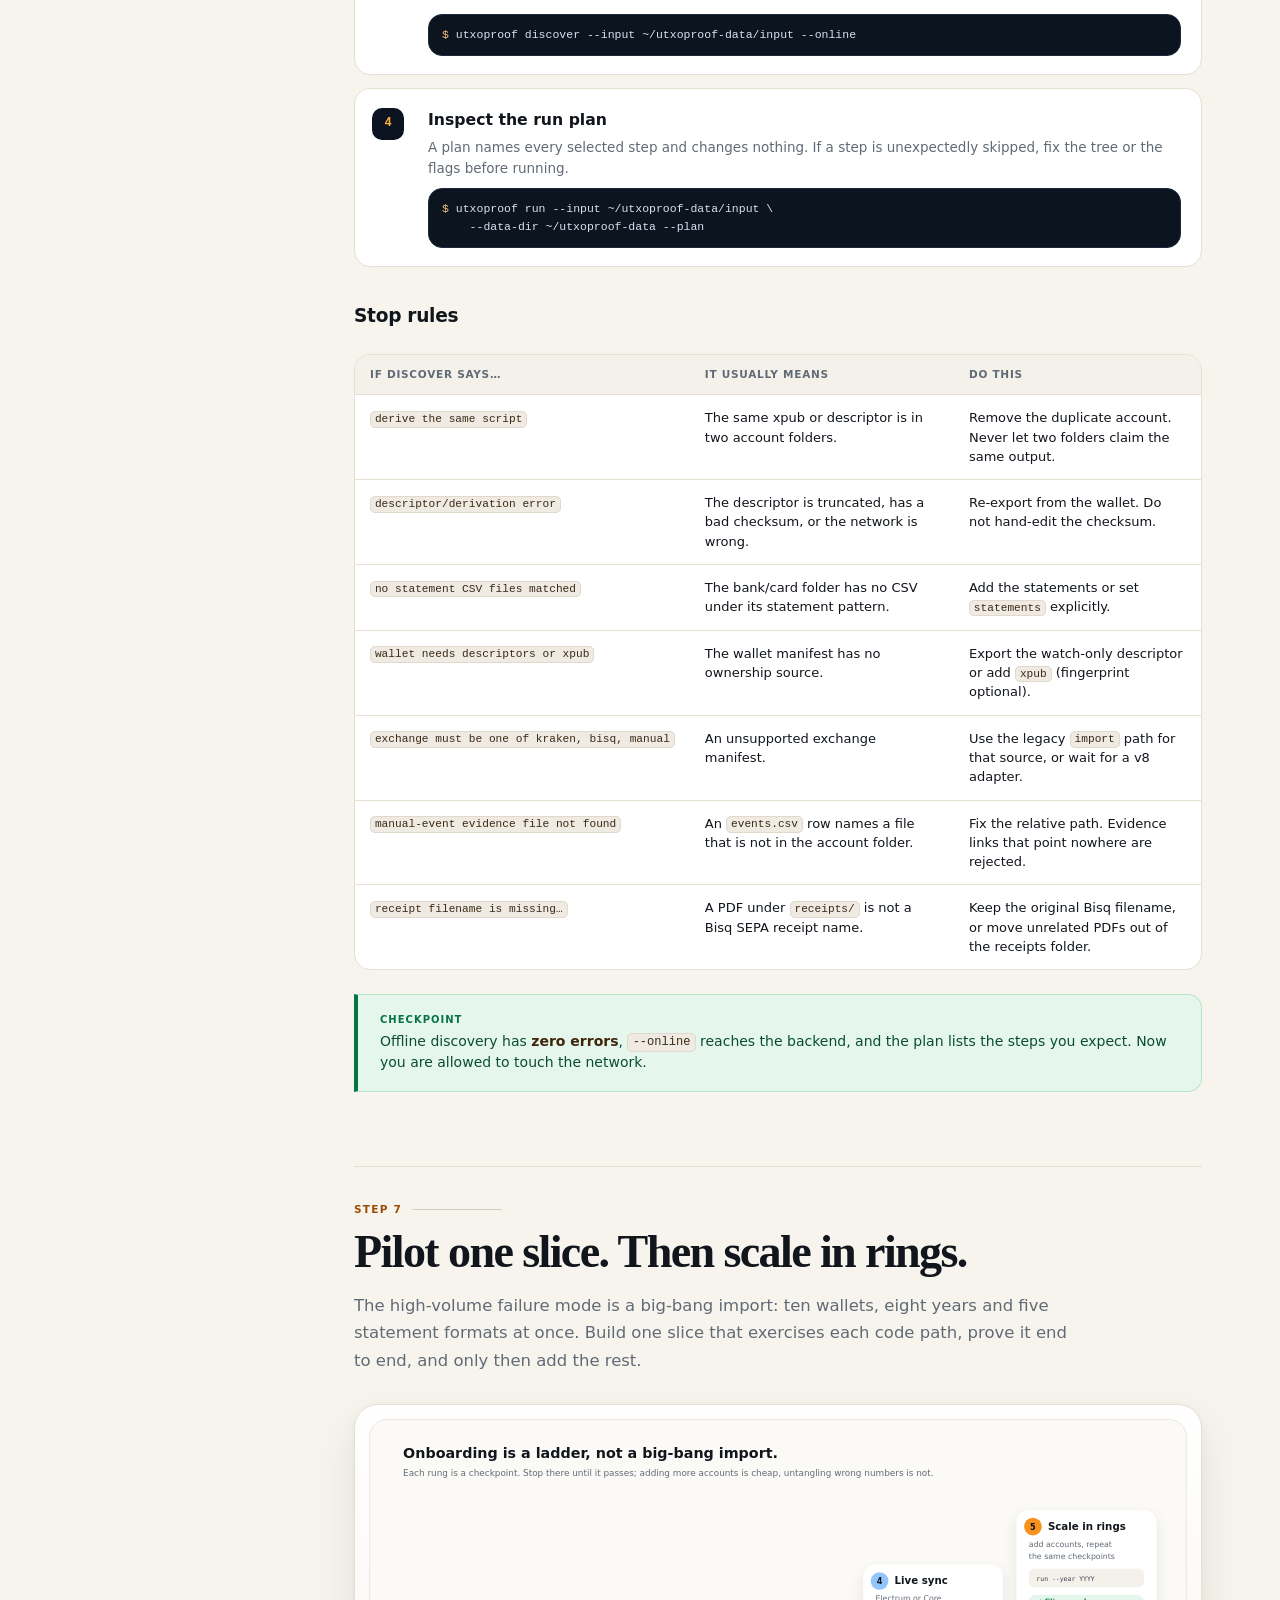
==== commit f1c3b51d: "Track Bisq's legacy and segwit wallets as linked watch-only accounts Bisq's CSV exports describe tra" ====
--- a/docs/guide/index.html
+++ b/docs/guide/index.html
@@ -169,6 +169,7 @@
                 <tr><td><strong>BIP329 labels</strong></td><td><code>accounts/&lt;id&gt;/labels.jsonl</code></td><td><span class="pill hot">wallet</span></td><td>Labels are display metadata. They never create ownership, tags or tax treatment.</td></tr>
                 <tr><td><strong>Kraken ledgers + trades</strong></td><td><code>ledgers.csv</code> and <code>trades.csv</code></td><td><span class="pill">exchange</span></td><td>Keep both files and all years.</td></tr>
                 <tr><td><strong>Bisq trade history + transfers</strong></td><td><code>tradeHistory.csv</code> and <code>transactions.csv</code></td><td><span class="pill">exchange</span></td><td>Non-KYC P2P. EUR and BTC-quoted crypto markets are supported; keep the SEPA receipt PDFs too.</td></tr>
+                <tr><td><strong>Bisq BTC watch keys</strong></td><td>Two wallet folders; link via <code>wallet_accounts</code></td><td><span class="pill hot">wallet</span></td><td>Legacy <code>44'/0'/0'</code> (<code>pkh</code>) and segwit <code>44'/0'/1'</code> (<code>wpkh</code>) are separate descriptor sets. The BSQ keychain is not Bitcoin.</td></tr>
                 <tr><td><strong>Old exchange with no CSV</strong></td><td><code>events.csv</code> + <code>evidence/</code></td><td><span class="pill">exchange</span></td><td>Hand-enter each buy/sell/deposit/withdrawal. List the email or PDF that proves it.</td></tr>
                 <tr><td><strong>Bank statement CSV</strong></td><td><code>accounts/&lt;id&gt;/statements/**/*.csv</code></td><td><span class="pill">bank</span></td><td>EUR only. A profile parser is required; a balance alone is not a bank account.</td></tr>
                 <tr><td><strong>Credit-card statement</strong></td><td><code>accounts/&lt;id&gt;/statements/**/*.csv</code></td><td><span class="pill">credit_card</span></td><td>A card is a liability. Put the owed balance in as a negative amount.</td></tr>
@@ -285,7 +286,7 @@
           <p class="lede">Each folder under <code>input/accounts/</code> is one account. The folder name is the default id; the manifest inside is the source of truth. There is no central account list to keep in sync.</p>
 
           <div class="grid-3">
-            <div class="card"><div class="icon"><svg aria-hidden="true"><use href="#i-wallet"></use></svg></div><h3>wallet</h3><p>On-chain ownership. Needs a descriptor pair or an xpub shorthand plus fingerprint.</p></div>
+            <div class="card"><div class="icon"><svg aria-hidden="true"><use href="#i-wallet"></use></svg></div><h3>wallet</h3><p>On-chain ownership. Needs a descriptor pair or an xpub shorthand (fingerprint optional).</p></div>
             <div class="card teal"><div class="icon"><svg aria-hidden="true"><use href="#i-bank"></use></svg></div><h3>bank</h3><p>EUR statements and an optional hand-asserted balance. Statement rows are evidence, never tax pool input.</p></div>
             <div class="card red"><div class="icon"><svg aria-hidden="true"><use href="#i-card"></use></svg></div><h3>credit_card</h3><p>Same statement shape as a bank, but treated as a negative liability in the overview.</p></div>
           </div>
@@ -316,7 +317,7 @@
             </div>
             <div class="card">
               <h4>Wallet — xpub shorthand</h4>
-              <p>Fine for simple single-sig. The fingerprint is required; <code>purpose</code> defaults to 84 (BIP84).</p>
+              <p>Fine for simple single-sig. The fingerprint is optional; <code>purpose</code> defaults to 84 (BIP84). Override <code>script_type</code> or <code>derivation</code> for nonstandard keychains.</p>
               <pre><span class="c"># accounts/sparrow-savings/account.toml</span>
 kind = "wallet"
 label = "Sparrow savings"
@@ -370,7 +371,7 @@
             <div>
               <h4>What to export</h4>
               <ul>
-                <li><strong>Single-sig:</strong> the account xpub plus its master fingerprint and purpose, or the full descriptor.</li>
+                <li><strong>Single-sig:</strong> the account xpub plus its master fingerprint and purpose, or the full descriptor. The fingerprint is optional; nonstandard keychains can set <code>script_type</code> and <code>derivation</code>.</li>
                 <li><strong>Multisig:</strong> both receive and change descriptors, including all cosigner xpubs and the checksum.</li>
                 <li><strong>Multipath:</strong> a single descriptor pair using <code>&lt;0;1&gt;</code> is accepted; explicit receive/change files are clearer.</li>
                 <li><strong>One folder per descriptor set.</strong> Two BIP84 accounts from the same seed are two wallets, not one.</li>
@@ -466,6 +467,25 @@
 transactions = "transactions.csv"
 receipts = "receipts/*.pdf"</pre>
           <p>SEPA receipt PDFs are matched to trades and bank rows by filename (date, BTC amount, EUR/BTC price, market). The PDF stays evidence; no text extraction is attempted. Every trade, transfer and receipt appears on the exchange review page, with the bank row and chain transaction it links to. Unmatched items are red and listed in a review panel — never guessed.</p>
+          <h4>Track the Bisq on-chain wallet too</h4>
+          <p>Trade and transfer CSVs do not prove what the Bisq wallet still holds, which change is yours, or where a withdrawal went. In Bisq, open <strong>Account → Wallet Info</strong> and copy the two BTC watch keys and keychain paths. Add them as two separate <code>wallet</code> accounts, then name both in the exchange manifest. Legacy is <code>m/44'/0'/0'</code> with <code>script_type = "pkh"</code>; segwit is <code>m/44'/0'/1'</code> with <code>script_type = "wpkh"</code> and an explicit <code>derivation</code>. Bisq may not show a master fingerprint, so the shorthand accepts an omitted fingerprint. The BSQ keychain is not Bitcoin.</p>
+          <pre><span class="c"># accounts/bisq-wallet-legacy/account.toml</span>
+kind = "wallet"
+label = "Bisq BTC legacy"
+xpub = "xpub..."
+purpose = 44
+script_type = "pkh"
+
+<span class="c"># accounts/bisq-wallet-segwit/account.toml</span>
+kind = "wallet"
+label = "Bisq BTC segwit"
+xpub = "zpub..."
+script_type = "wpkh"
+derivation = "m/44'/0'/1'"
+
+<span class="c"># accounts/bisq/account.toml</span>
+wallet_accounts = ["bisq-wallet-legacy", "bisq-wallet-segwit"]</pre>
+          <p>The exchange review then shows each linked wallet's balance and marks transfer rows whose txid was actually seen in that wallet. Sync the wallet accounts through Electrum or Core like any other watch-only wallet; the descriptors still establish ownership, never the exchange labels.</p>
 
           <h3>An old exchange with no CSV</h3>
           <p>When the exchange is gone and only confirmation emails remain, hand-write <code>events.csv</code>. Each row is one BUY, SELL, DEPOSIT or WITHDRAWAL. The <code>evidence</code> column is a semicolon-separated list of files relative to the account folder; the runner checks that every file exists and includes the account folder in the evidence ZIP.</p>
@@ -533,7 +553,7 @@
                 <tr><td><code>derive the same script</code></td><td>The same xpub or descriptor is in two account folders.</td><td>Remove the duplicate account. Never let two folders claim the same output.</td></tr>
                 <tr><td><code>descriptor/derivation error</code></td><td>The descriptor is truncated, has a bad checksum, or the network is wrong.</td><td>Re-export from the wallet. Do not hand-edit the checksum.</td></tr>
                 <tr><td><code>no statement CSV files matched</code></td><td>The bank/card folder has no CSV under its statement pattern.</td><td>Add the statements or set <code>statements</code> explicitly.</td></tr>
-                <tr><td><code>wallet needs descriptors or xpub</code></td><td>The wallet manifest has no ownership source.</td><td>Export the watch-only descriptor or add <code>xpub</code> + <code>fingerprint</code>.</td></tr>
+                <tr><td><code>wallet needs descriptors or xpub</code></td><td>The wallet manifest has no ownership source.</td><td>Export the watch-only descriptor or add <code>xpub</code> (fingerprint optional).</td></tr>
                 <tr><td><code>exchange must be one of kraken, bisq, manual</code></td><td>An unsupported exchange manifest.</td><td>Use the legacy <code>import</code> path for that source, or wait for a v8 adapter.</td></tr>
                 <tr><td><code>manual-event evidence file not found</code></td><td>An <code>events.csv</code> row names a file that is not in the account folder.</td><td>Fix the relative path. Evidence links that point nowhere are rejected.</td></tr>
                 <tr><td><code>receipt filename is missing…</code></td><td>A PDF under <code>receipts/</code> is not a Bisq SEPA receipt name.</td><td>Keep the original Bisq filename, or move unrelated PDFs out of the receipts folder.</td></tr>
@@ -763,16 +783,17 @@
               <tbody>
                 <tr><td><code>no valid accounts found</code></td><td>No <code>accounts/*/account.toml</code> under the input tree.</td><td>Check the path passed to <code>--input</code>; every account needs a manifest.</td></tr>
                 <tr><td><code>missing account.toml</code></td><td>A folder exists but is not an account.</td><td>Add the manifest or move the folder out of <code>accounts/</code>.</td></tr>
-                <tr><td><code>ignored invalid TOML line</code></td><td>A stray legacy/YAML line, duplicate key, or malformed optional list.</td><td>Comment it out or leave it: utxoproof skips it with a warning. Required fields still error.</td></tr>
+                <tr><td><code>there were invalid lines in</code></td><td>A stray legacy/YAML line, duplicate key, or malformed optional list.</td><td>Open the named <code>WARNINGS_&lt;file&gt;.log</code> beside the manifest for the exact lines, then comment them out or leave them: utxoproof skips them. Required fields still error.</td></tr>
                 <tr><td><code>no statement CSV files matched</code></td><td>The bank/card folder has no CSV under the pattern.</td><td>Add statements or set <code>statements</code> explicitly; a bank folder without statements is invalid.</td></tr>
-                <tr><td><code>wallet needs descriptors or xpub</code></td><td>No ownership source in the wallet manifest.</td><td>Export a watch-only descriptor, or add <code>xpub</code> + <code>fingerprint</code> + <code>purpose</code>.</td></tr>
+                <tr><td><code>wallet needs descriptors or xpub</code></td><td>No ownership source in the wallet manifest.</td><td>Export a watch-only descriptor, or add <code>xpub</code> + <code>purpose</code> (fingerprint optional).</td></tr>
                 <tr><td><code>derive the same script</code></td><td>The same wallet is in two account folders.</td><td>Remove the duplicate. One output can have only one owner.</td></tr>
                 <tr><td>Zero UTXOs after sync</td><td>Wrong network, wrong descriptor, server not reachable, or history missed.</td><td>Run <code>discover --online</code>, check <code>network</code>, then <code>run --force-rescan</code>.</td></tr>
                 <tr><td>Reconcile shows a gap</td><td>Stale DB, missed spend, wrong server, or descriptor mismatch.</td><td>Rerun sync, then <code>--force-rescan</code>; inspect the account descriptor and server network.</td></tr>
                 <tr><td>Labels do not appear</td><td>Wrong file name, unsupported type, or account not imported.</td><td>Use <code>labels.jsonl</code> or set <code>labels_file</code>; remember labels are display only.</td></tr>
                 <tr><td>Bank rows do not change tax</td><td>By design: bank rows are evidence, not pool input.</td><td>Use exchange trades or a manual CSV for cost-basis flows.</td></tr>
                 <tr><td>Tax report has shortfalls</td><td>Missing buys or an opening position outside the imported history.</td><td>Run <code>utxoproof check</code>, find the gap, add the source. Never fabricate a buy to fill the pool.</td></tr>
-                <tr><td>Non-Kraken exchange fails</td><td>v8 exchange folders are Kraken-only.</td><td>Use <code>utxoproof import --type ...</code> and the legacy report path for now.</td></tr>
+                <tr><td>Bisq linked wallet stays at zero</td><td>The wallet account is not synced, uses the wrong keychain, or the descriptor origin/network is wrong.</td><td>Run <code>discover --online</code>; check legacy is <code>44'/0'/0'</code> + <code>pkh</code> and segwit is <code>44'/0'/1'</code> + <code>wpkh</code>. Never use the BSQ keychain.</td></tr>
+                <tr><td>Coinbase or Binance export fails</td><td>Those sources remain legacy imports, not v8 exchange adapters.</td><td>Use <code>utxoproof import --type ...</code> and the legacy report path.</td></tr>
                 <tr><td>Pages demo is stale</td><td>The workflow did not run or Pages is not set to GitHub Actions.</td><td>Actions → “Demo reports” → re-run; check Pages source is GitHub Actions.</td></tr>
               </tbody>
             </table>
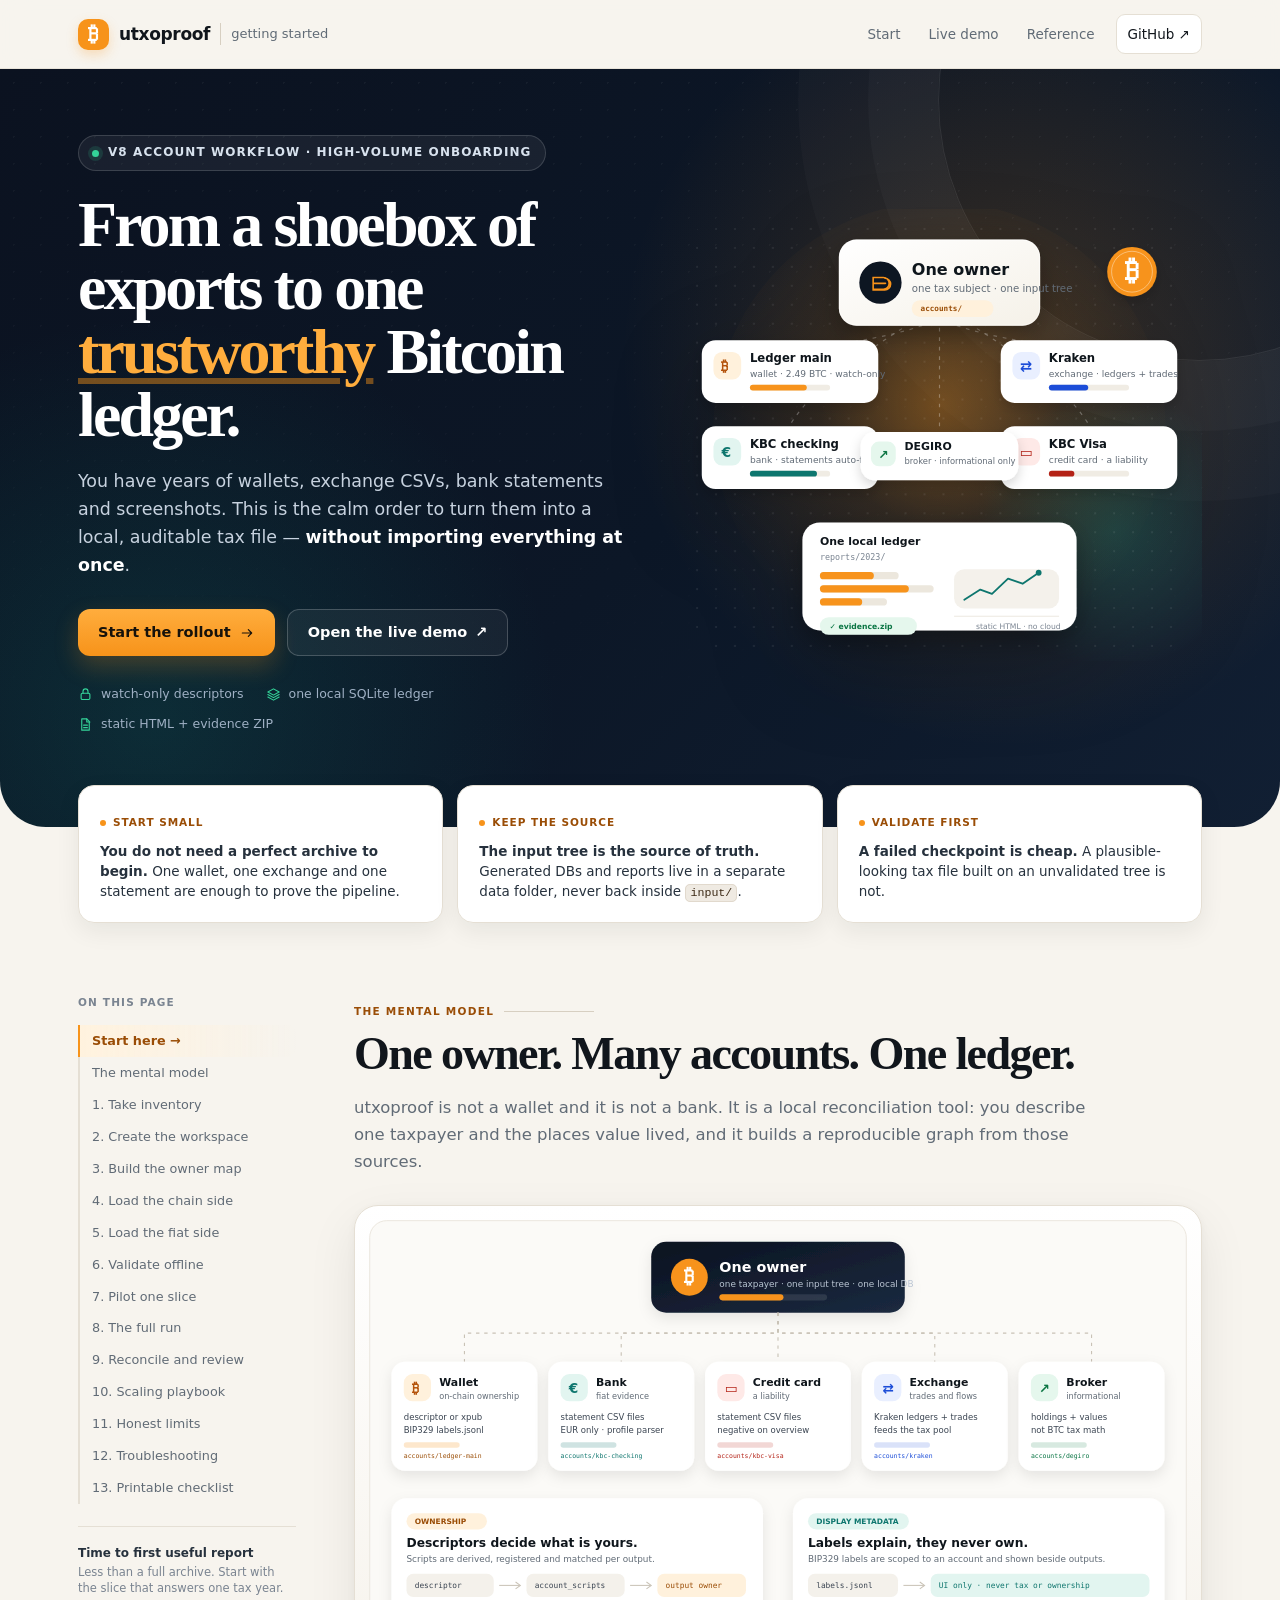
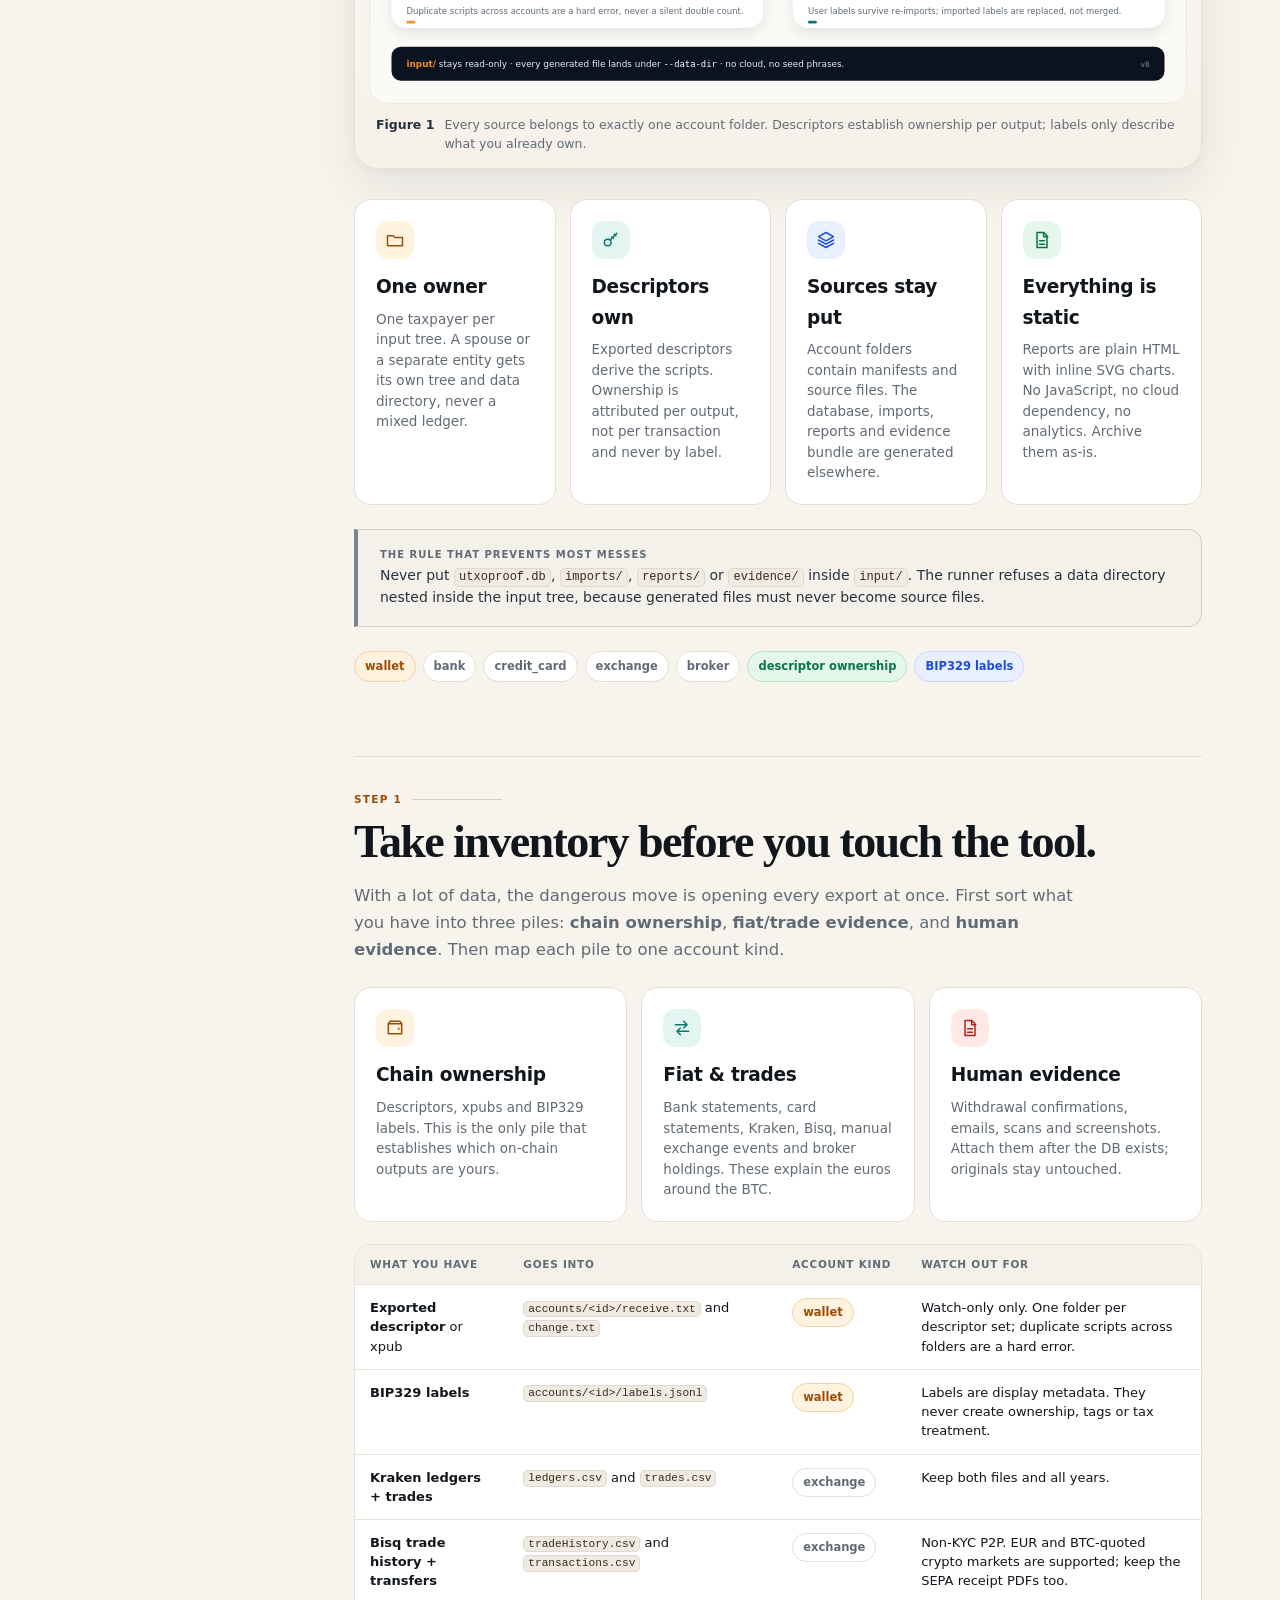
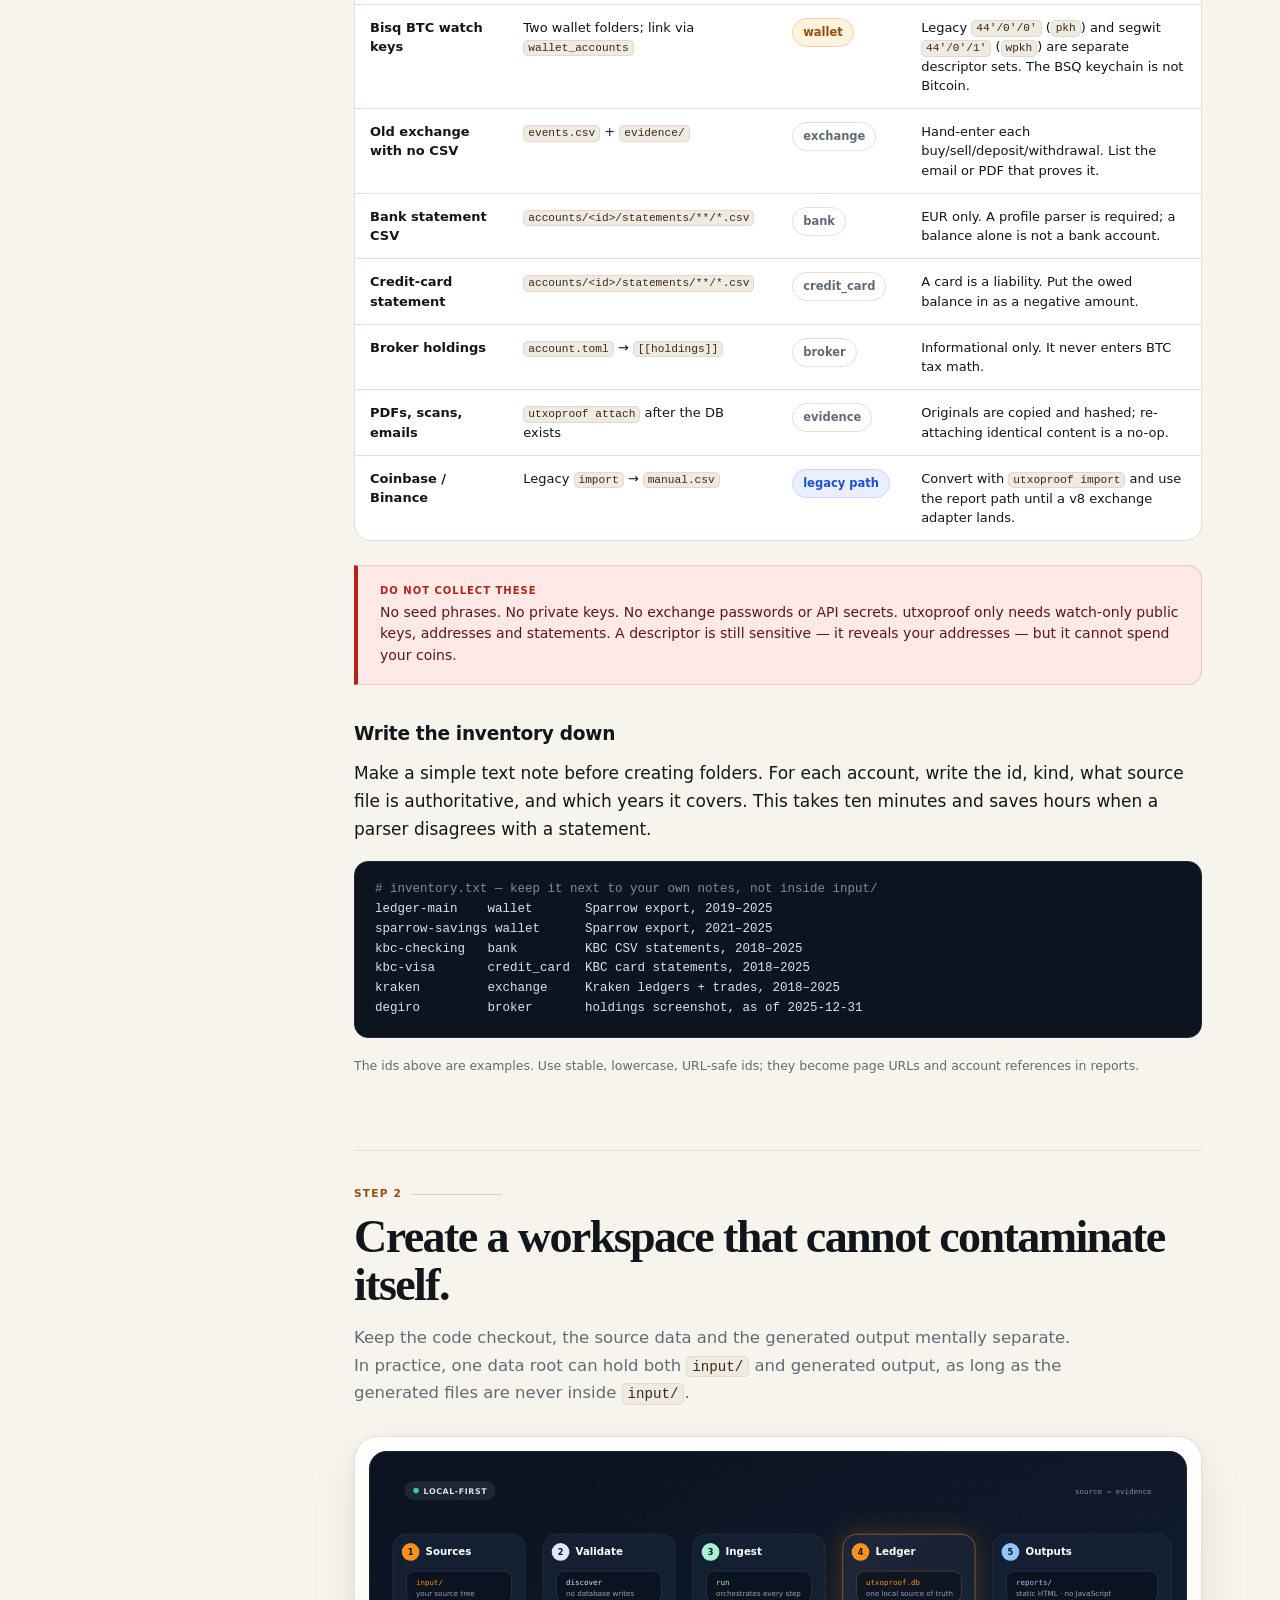
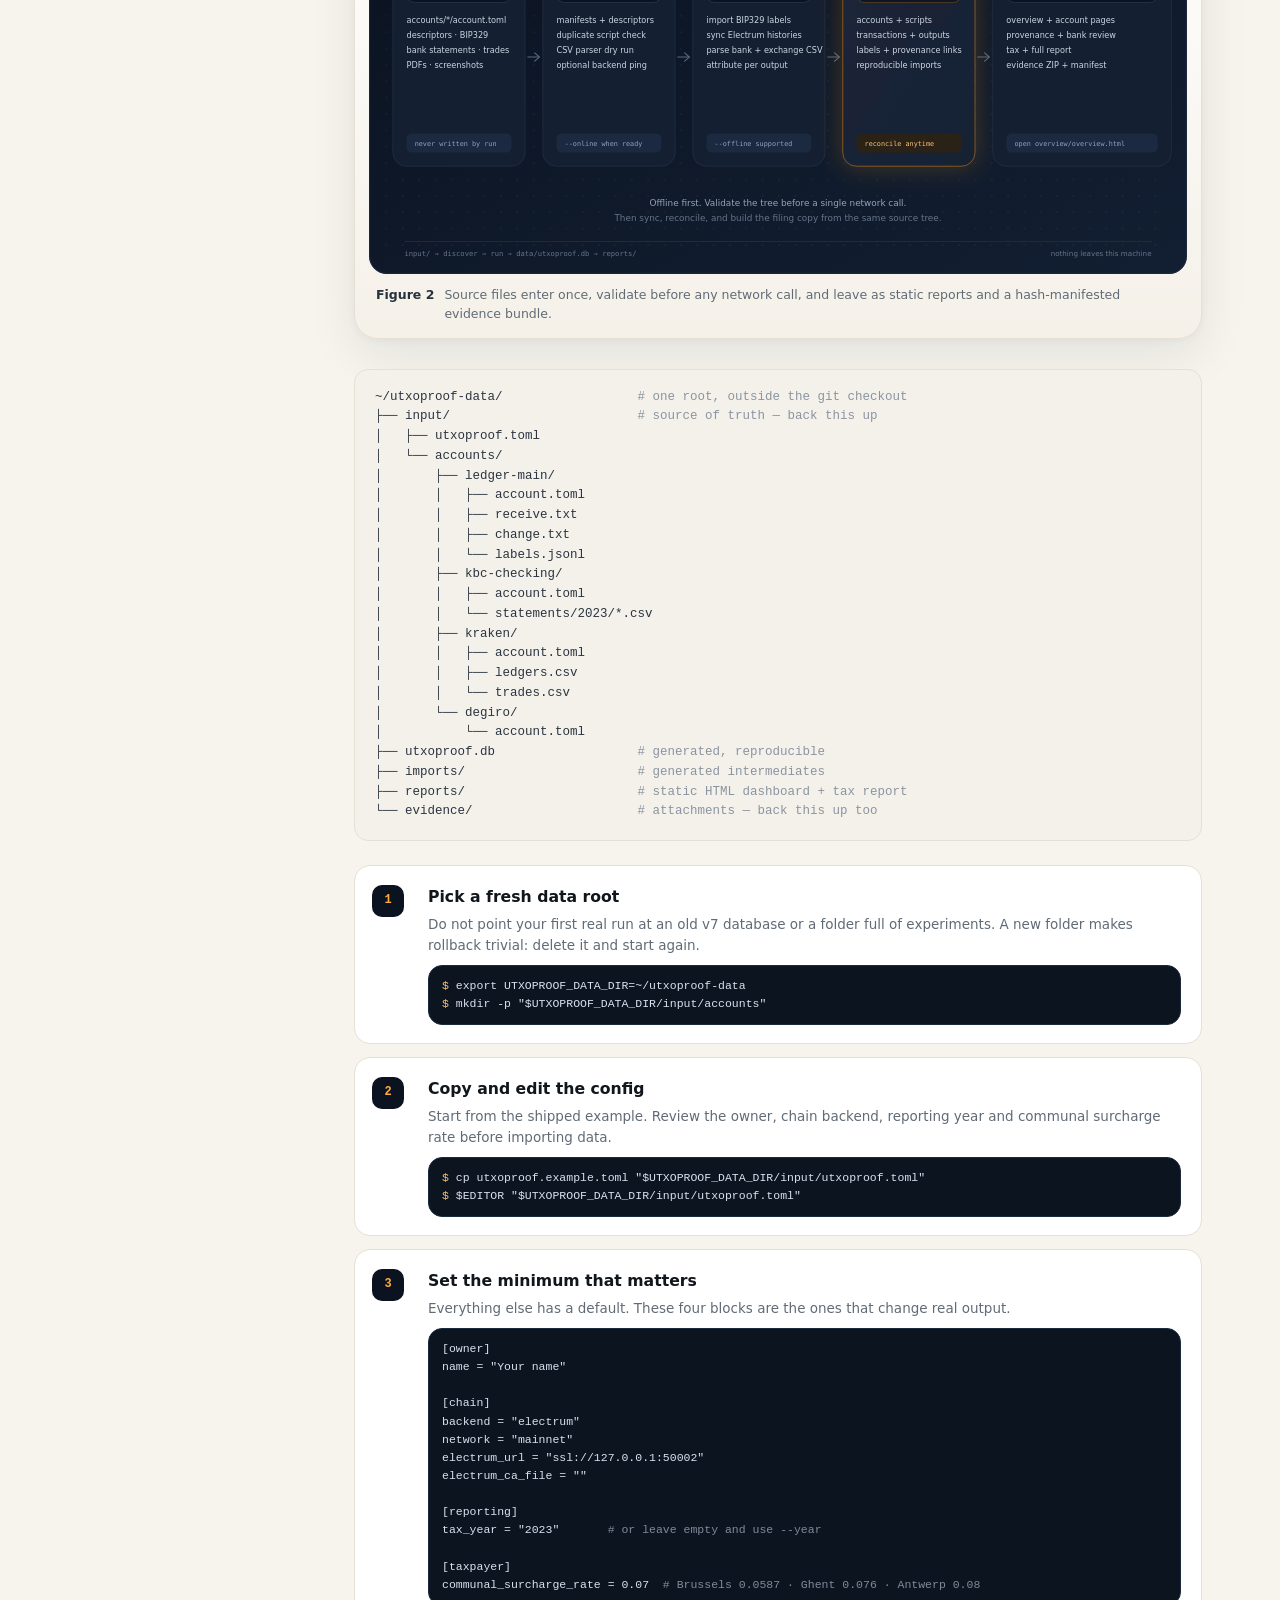
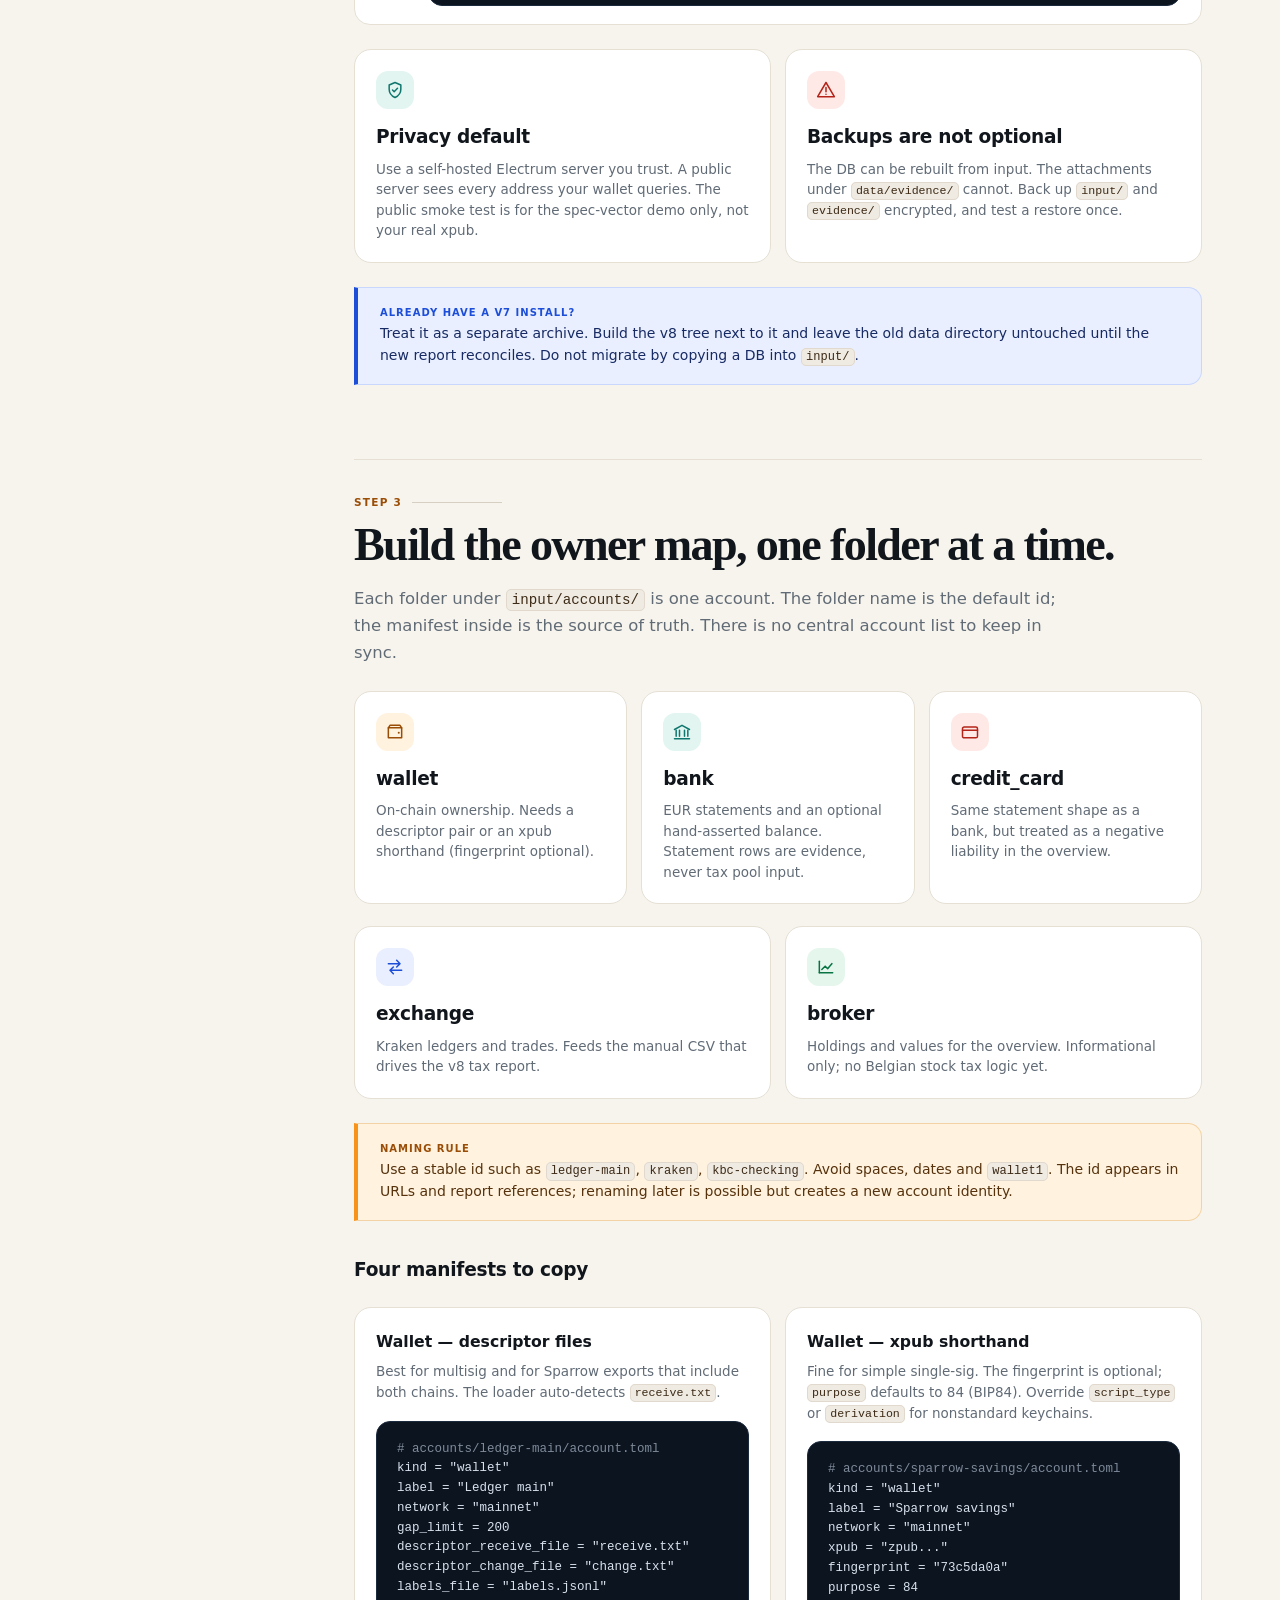
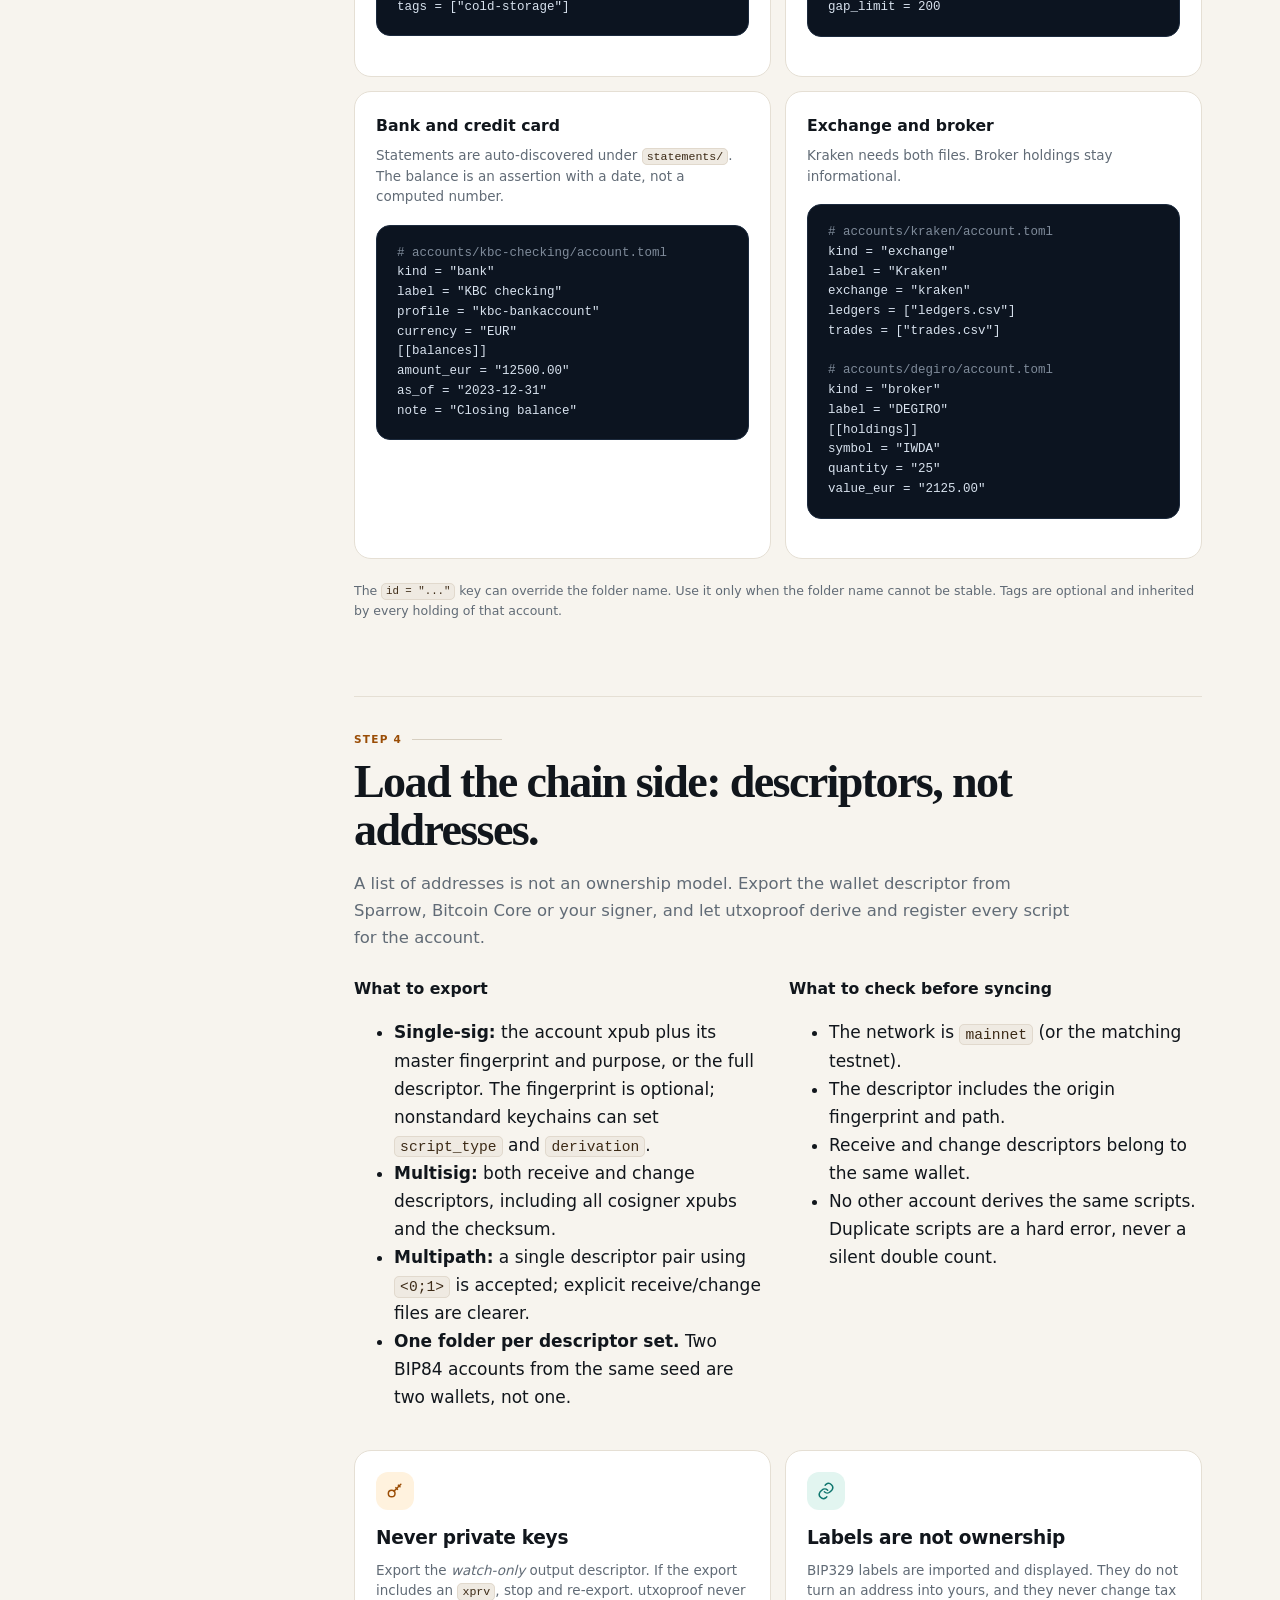
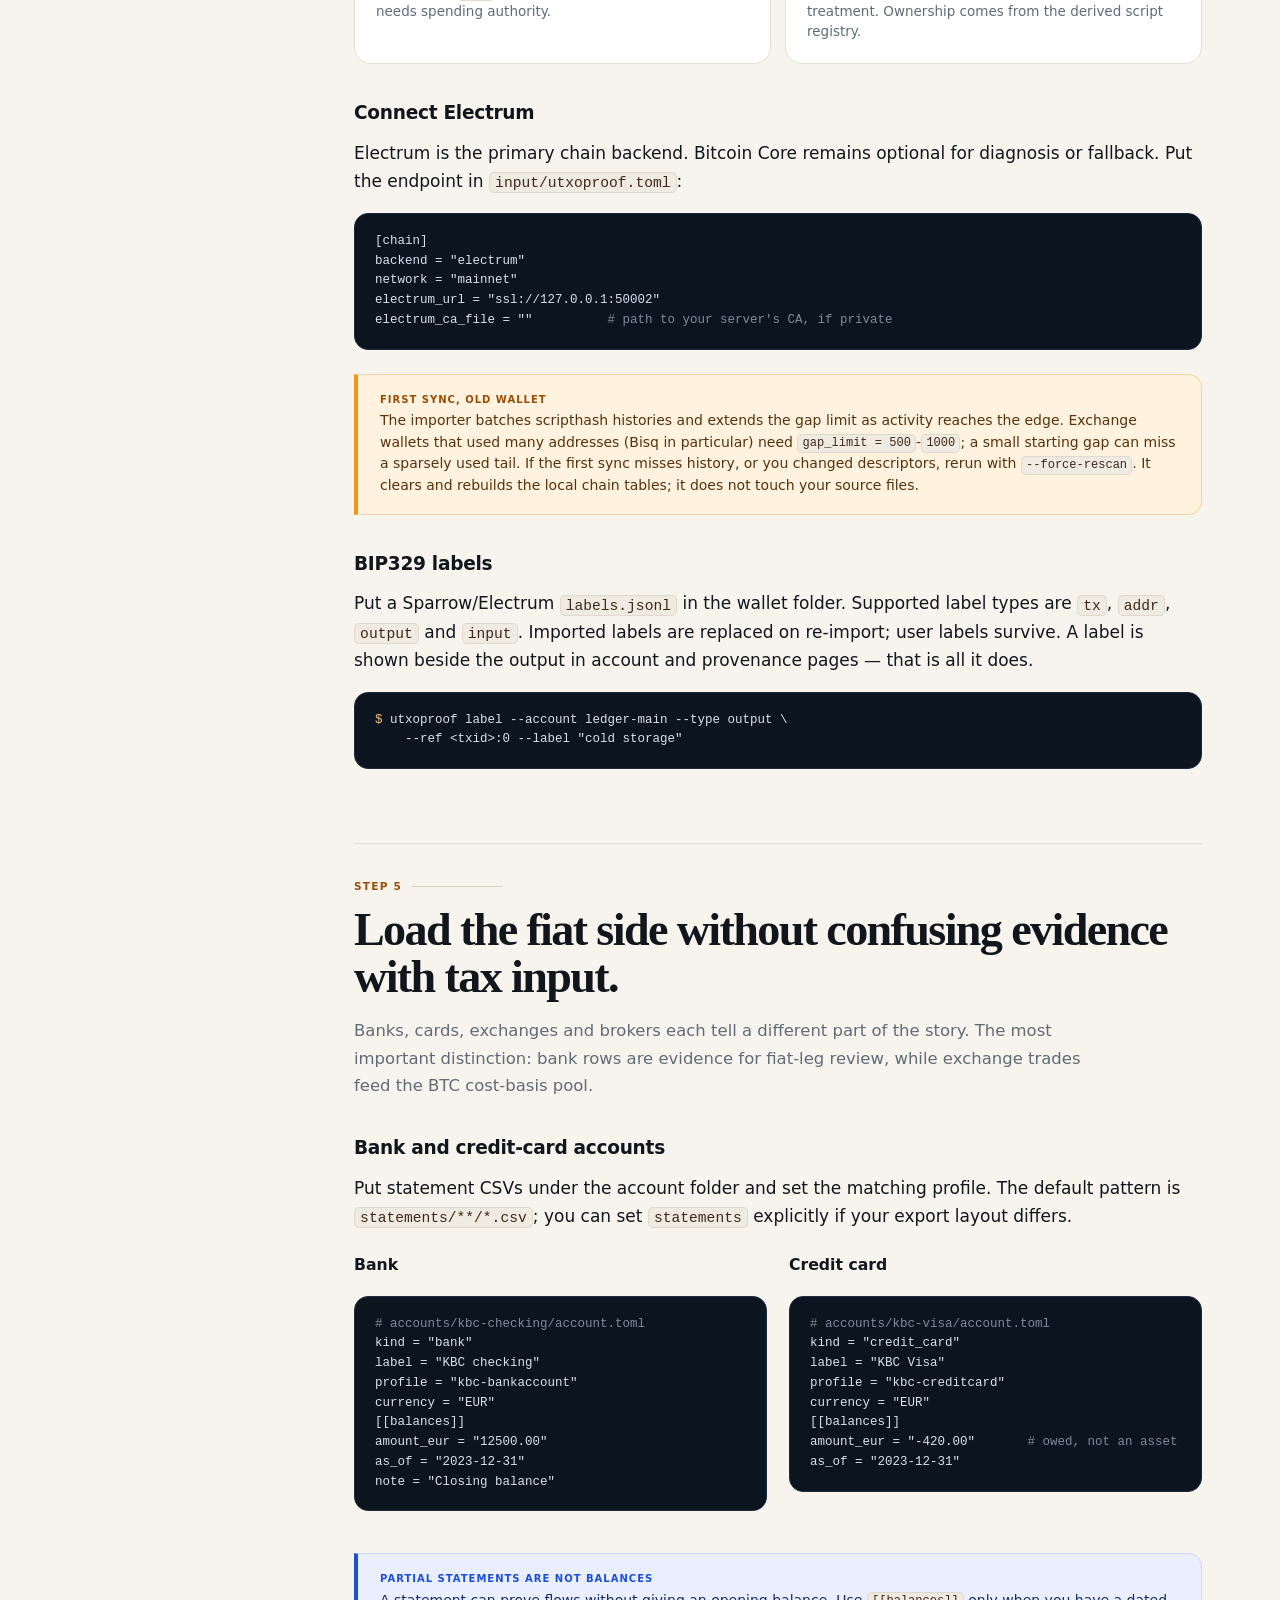
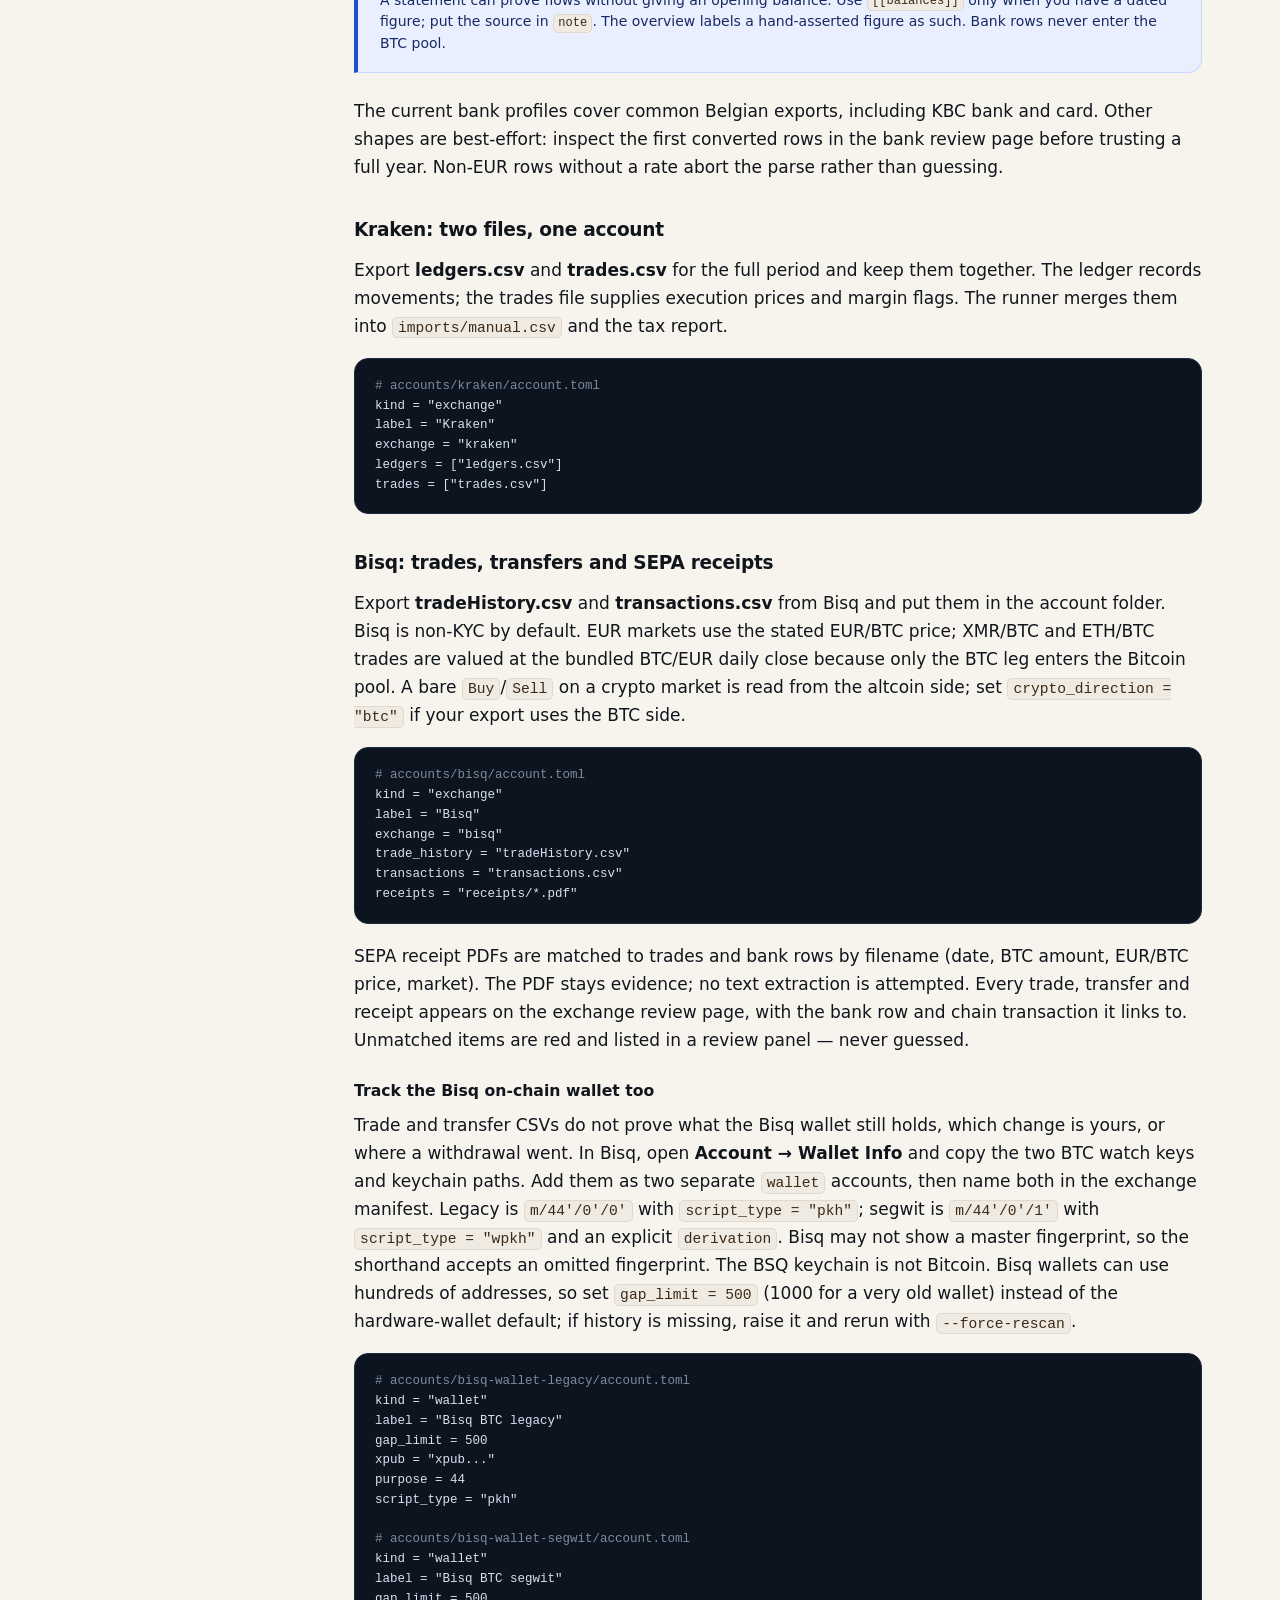
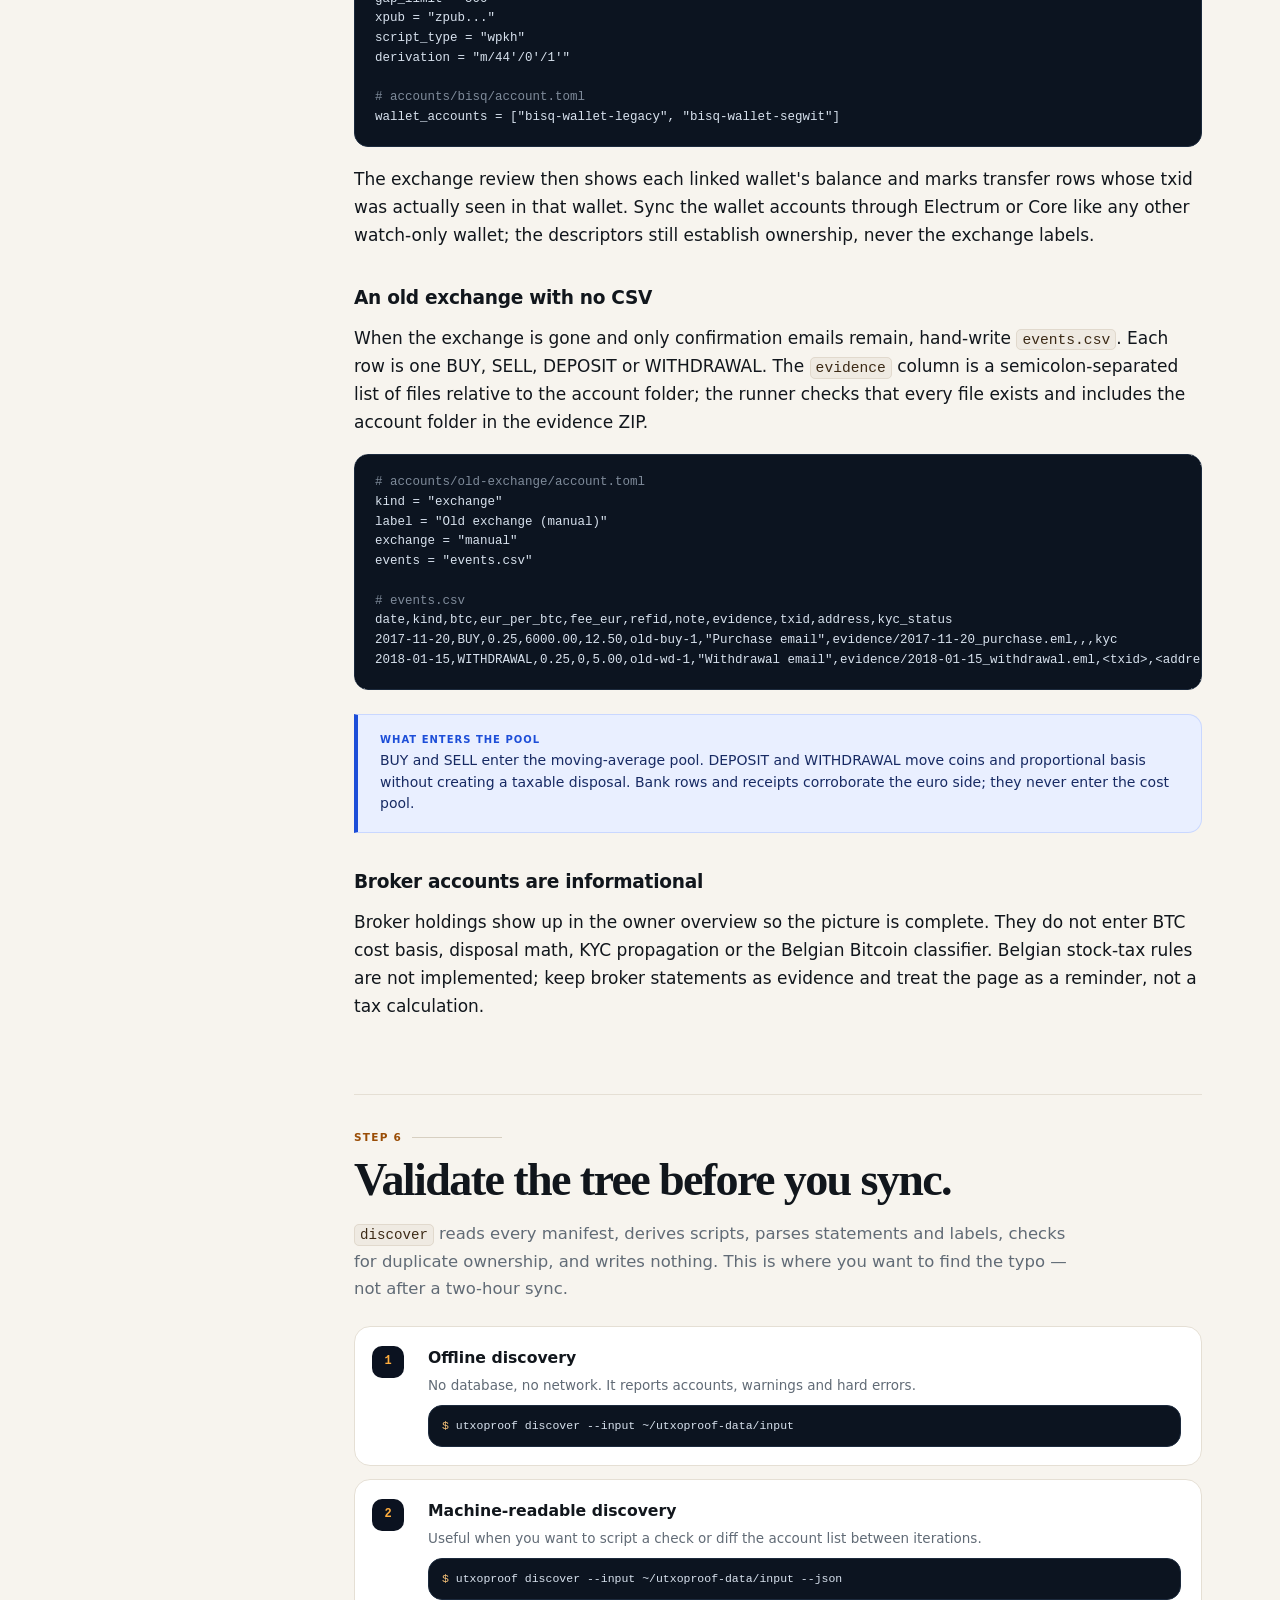
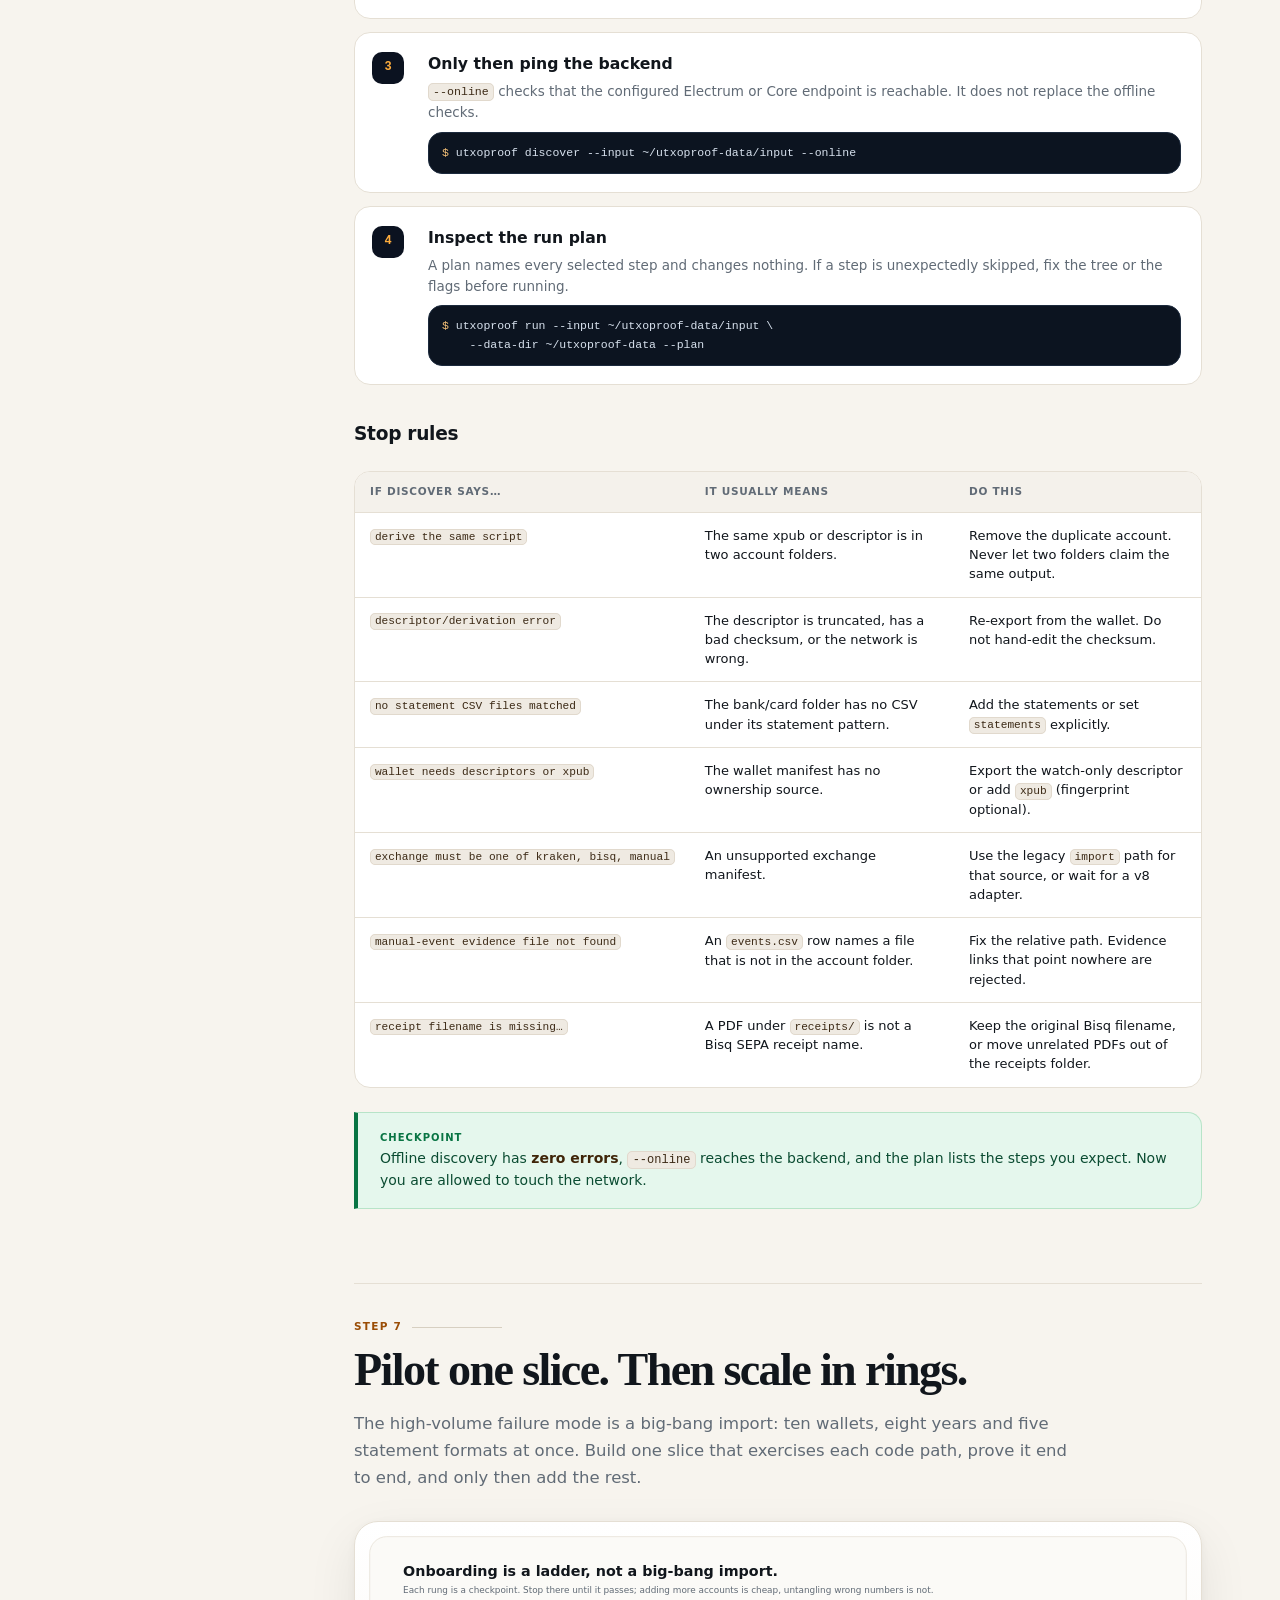
==== commit c64c5571: "Give Bisq's watch-only wallets a realistic gap limit Bisq wallets can use hundreds of addresses, and" ====
--- a/docs/guide/index.html
+++ b/docs/guide/index.html
@@ -402,7 +402,7 @@
 electrum_ca_file = ""          <span class="c"># path to your server's CA, if private</span></pre>
           <div class="callout">
             <span class="label">First sync, old wallet</span>
-            <p>The importer batches scripthash histories and extends the gap limit as activity reaches the edge. If the first sync misses history, or you changed descriptors, rerun with <code>--force-rescan</code>. It clears and rebuilds the local chain tables; it does not touch your source files.</p>
+            <p>The importer batches scripthash histories and extends the gap limit as activity reaches the edge. Exchange wallets that used many addresses (Bisq in particular) need <code>gap_limit = 500</code>-<code>1000</code>; a small starting gap can miss a sparsely used tail. If the first sync misses history, or you changed descriptors, rerun with <code>--force-rescan</code>. It clears and rebuilds the local chain tables; it does not touch your source files.</p>
           </div>
 
           <h3>BIP329 labels</h3>
@@ -468,10 +468,11 @@
 receipts = "receipts/*.pdf"</pre>
           <p>SEPA receipt PDFs are matched to trades and bank rows by filename (date, BTC amount, EUR/BTC price, market). The PDF stays evidence; no text extraction is attempted. Every trade, transfer and receipt appears on the exchange review page, with the bank row and chain transaction it links to. Unmatched items are red and listed in a review panel — never guessed.</p>
           <h4>Track the Bisq on-chain wallet too</h4>
-          <p>Trade and transfer CSVs do not prove what the Bisq wallet still holds, which change is yours, or where a withdrawal went. In Bisq, open <strong>Account → Wallet Info</strong> and copy the two BTC watch keys and keychain paths. Add them as two separate <code>wallet</code> accounts, then name both in the exchange manifest. Legacy is <code>m/44'/0'/0'</code> with <code>script_type = "pkh"</code>; segwit is <code>m/44'/0'/1'</code> with <code>script_type = "wpkh"</code> and an explicit <code>derivation</code>. Bisq may not show a master fingerprint, so the shorthand accepts an omitted fingerprint. The BSQ keychain is not Bitcoin.</p>
+          <p>Trade and transfer CSVs do not prove what the Bisq wallet still holds, which change is yours, or where a withdrawal went. In Bisq, open <strong>Account → Wallet Info</strong> and copy the two BTC watch keys and keychain paths. Add them as two separate <code>wallet</code> accounts, then name both in the exchange manifest. Legacy is <code>m/44'/0'/0'</code> with <code>script_type = "pkh"</code>; segwit is <code>m/44'/0'/1'</code> with <code>script_type = "wpkh"</code> and an explicit <code>derivation</code>. Bisq may not show a master fingerprint, so the shorthand accepts an omitted fingerprint. The BSQ keychain is not Bitcoin. Bisq wallets can use hundreds of addresses, so set <code>gap_limit = 500</code> (1000 for a very old wallet) instead of the hardware-wallet default; if history is missing, raise it and rerun with <code>--force-rescan</code>.</p>
           <pre><span class="c"># accounts/bisq-wallet-legacy/account.toml</span>
 kind = "wallet"
 label = "Bisq BTC legacy"
+gap_limit = 500
 xpub = "xpub..."
 purpose = 44
 script_type = "pkh"
@@ -479,6 +480,7 @@
 <span class="c"># accounts/bisq-wallet-segwit/account.toml</span>
 kind = "wallet"
 label = "Bisq BTC segwit"
+gap_limit = 500
 xpub = "zpub..."
 script_type = "wpkh"
 derivation = "m/44'/0'/1'"
@@ -787,7 +789,7 @@
                 <tr><td><code>no statement CSV files matched</code></td><td>The bank/card folder has no CSV under the pattern.</td><td>Add statements or set <code>statements</code> explicitly; a bank folder without statements is invalid.</td></tr>
                 <tr><td><code>wallet needs descriptors or xpub</code></td><td>No ownership source in the wallet manifest.</td><td>Export a watch-only descriptor, or add <code>xpub</code> + <code>purpose</code> (fingerprint optional).</td></tr>
                 <tr><td><code>derive the same script</code></td><td>The same wallet is in two account folders.</td><td>Remove the duplicate. One output can have only one owner.</td></tr>
-                <tr><td>Zero UTXOs after sync</td><td>Wrong network, wrong descriptor, server not reachable, or history missed.</td><td>Run <code>discover --online</code>, check <code>network</code>, then <code>run --force-rescan</code>.</td></tr>
+                <tr><td>Zero UTXOs after sync</td><td>Wrong network, wrong descriptor, server not reachable, history missed, or too small a gap for a heavily used exchange wallet.</td><td>Run <code>discover --online</code>, check <code>network</code> and <code>gap_limit</code> (500-1000 for Bisq), then <code>run --force-rescan</code>.</td></tr>
                 <tr><td>Reconcile shows a gap</td><td>Stale DB, missed spend, wrong server, or descriptor mismatch.</td><td>Rerun sync, then <code>--force-rescan</code>; inspect the account descriptor and server network.</td></tr>
                 <tr><td>Labels do not appear</td><td>Wrong file name, unsupported type, or account not imported.</td><td>Use <code>labels.jsonl</code> or set <code>labels_file</code>; remember labels are display only.</td></tr>
                 <tr><td>Bank rows do not change tax</td><td>By design: bank rows are evidence, not pool input.</td><td>Use exchange trades or a manual CSV for cost-basis flows.</td></tr>
